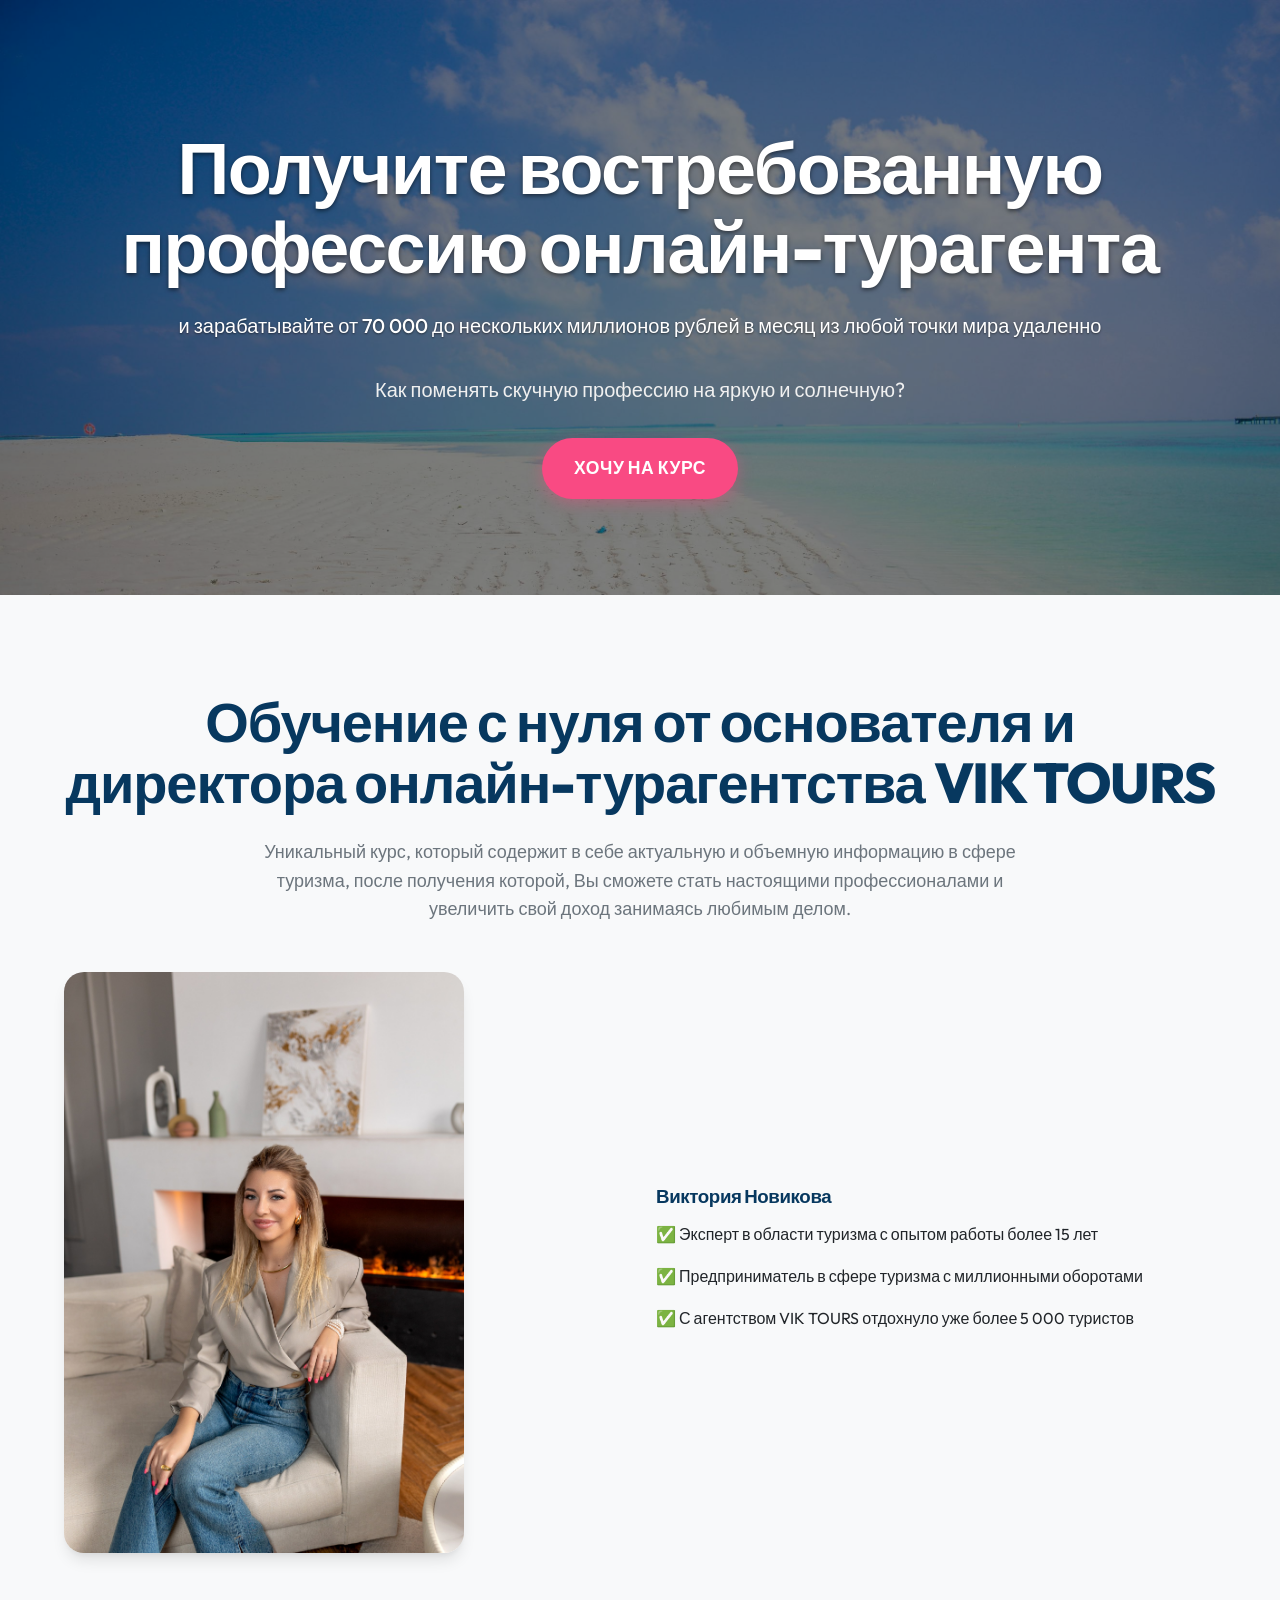
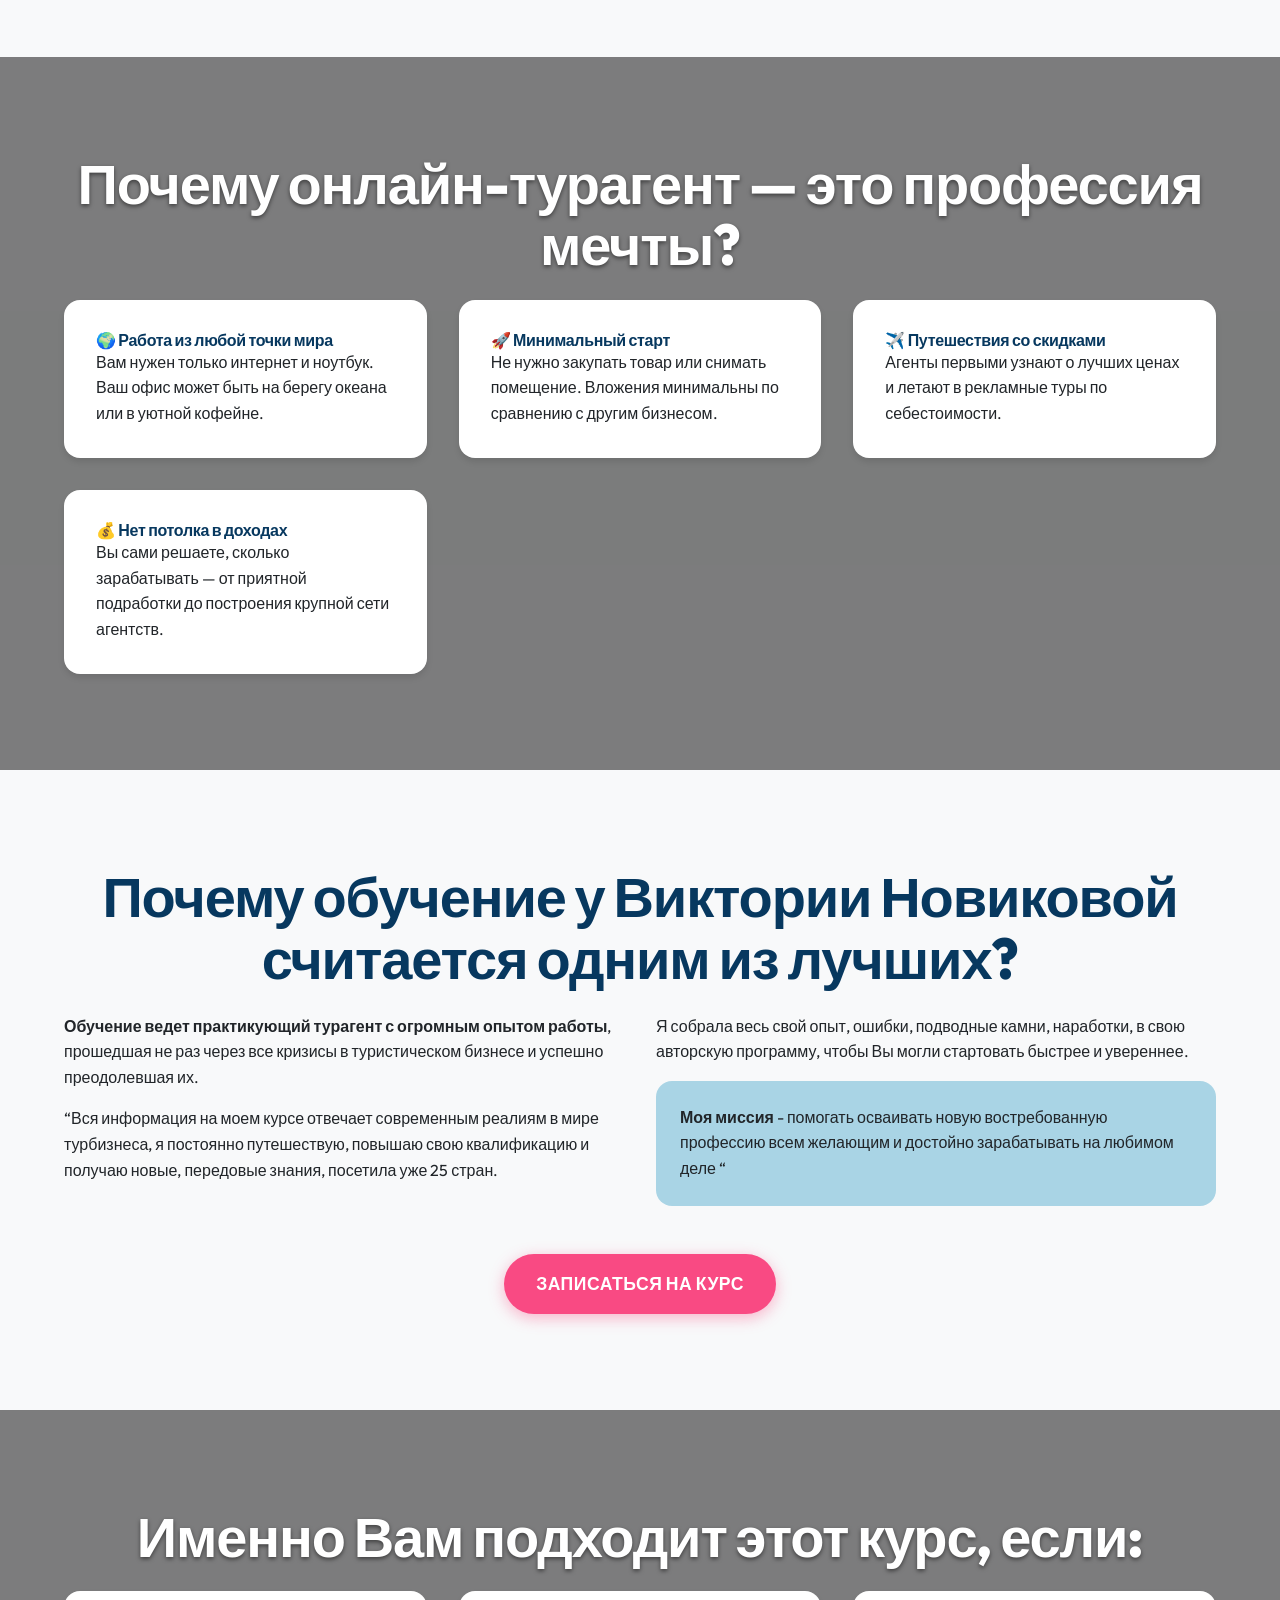
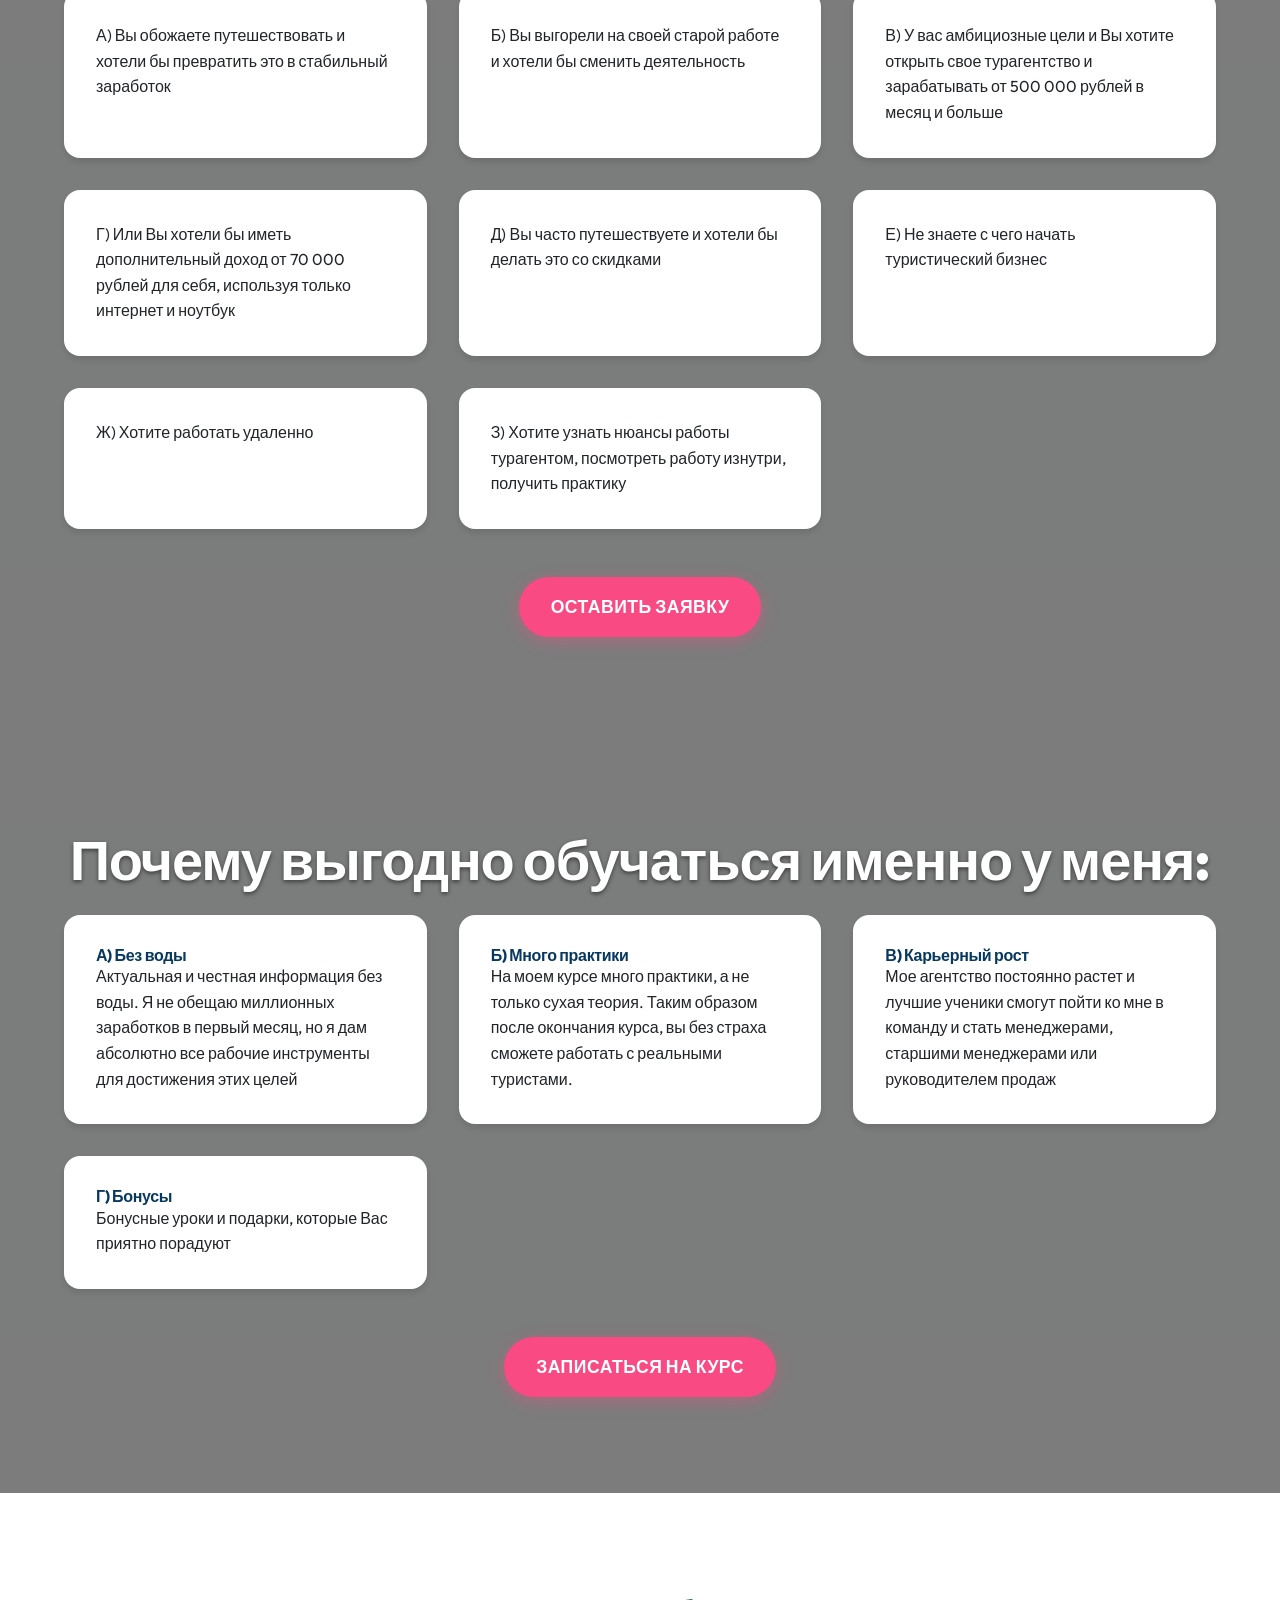
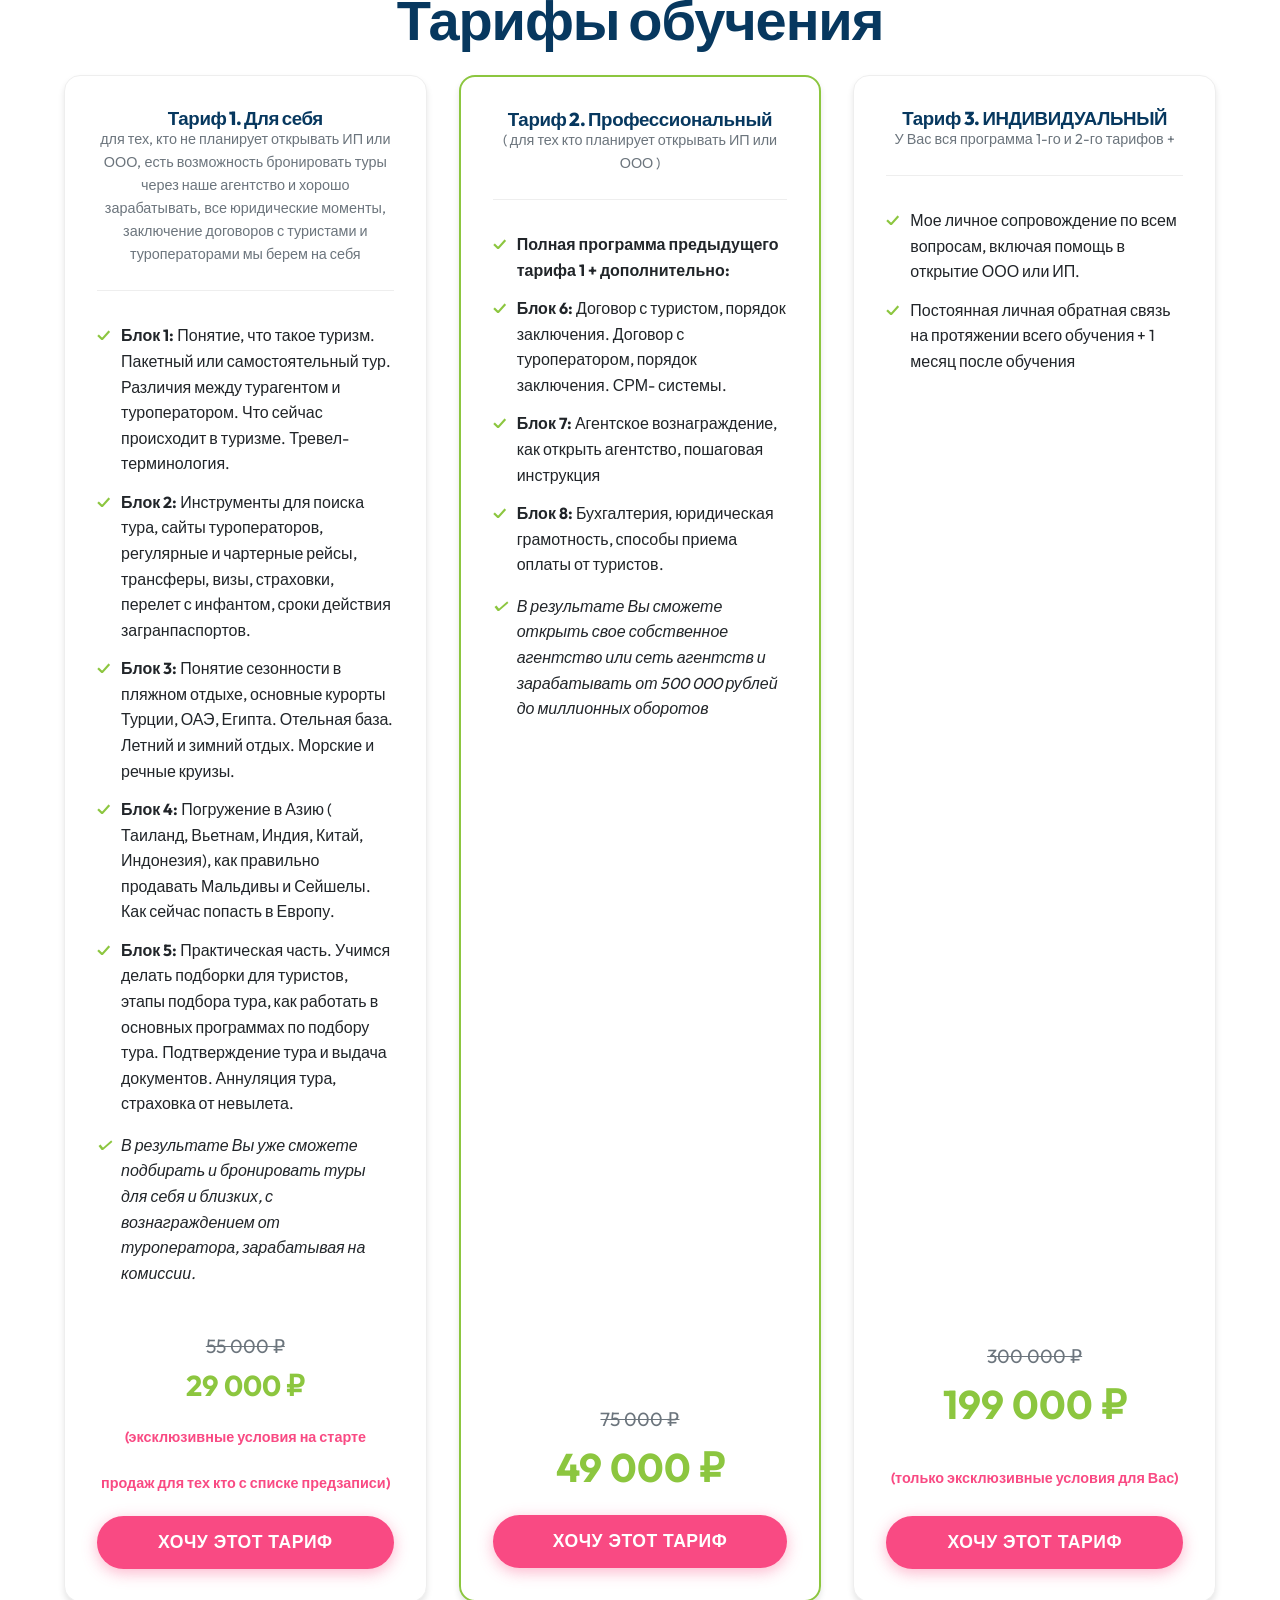
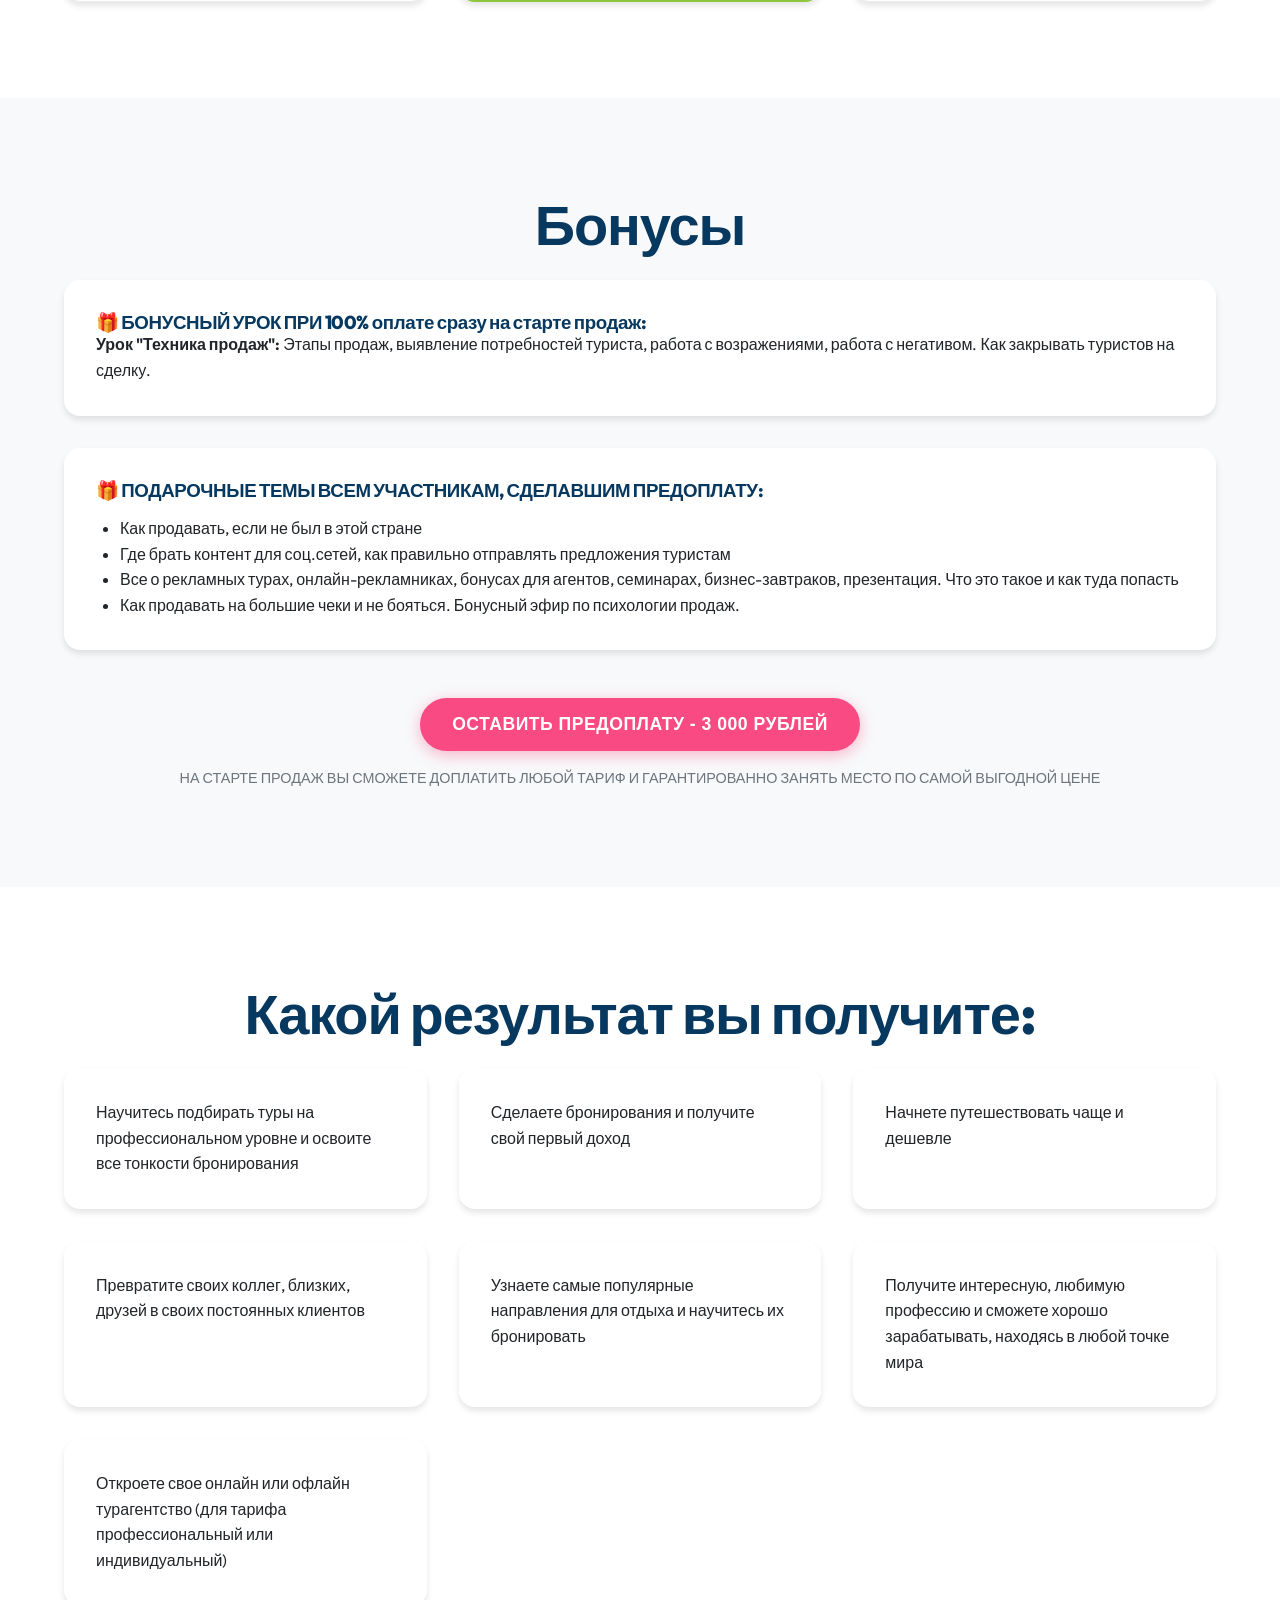
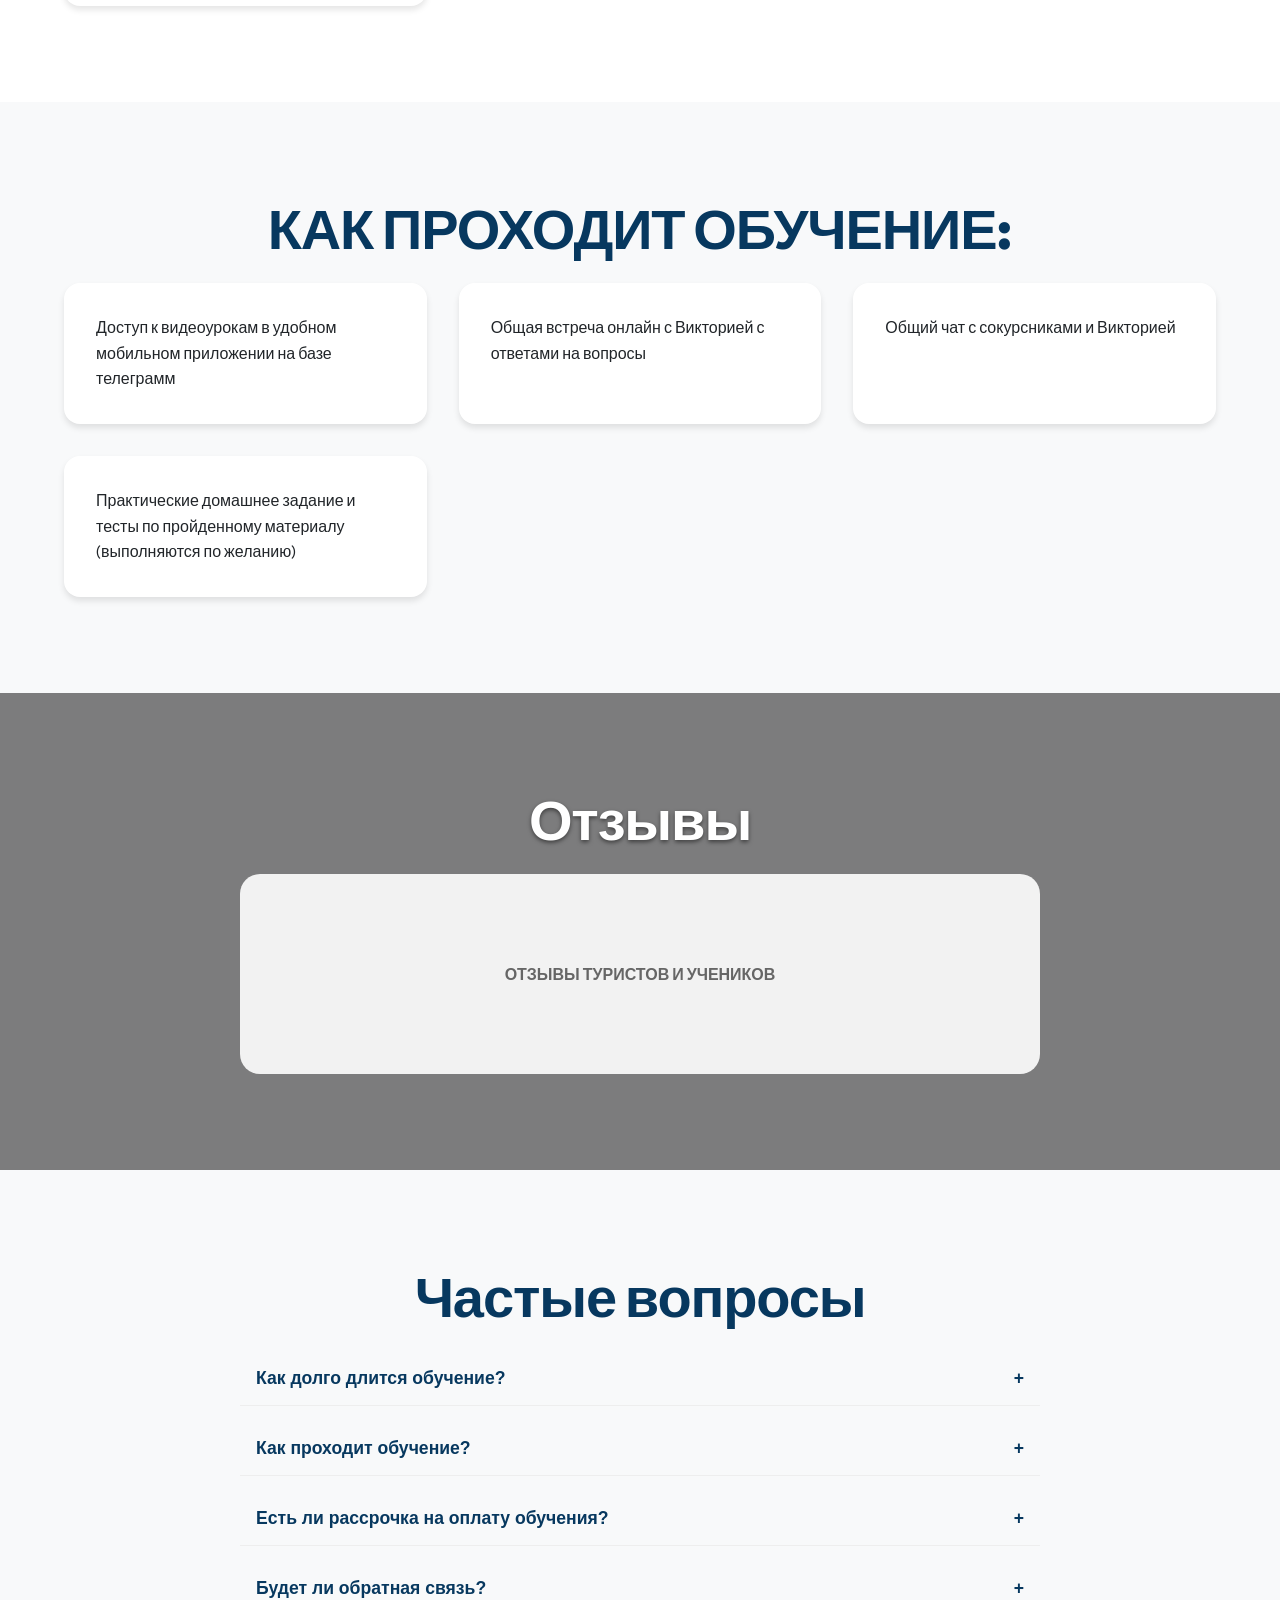
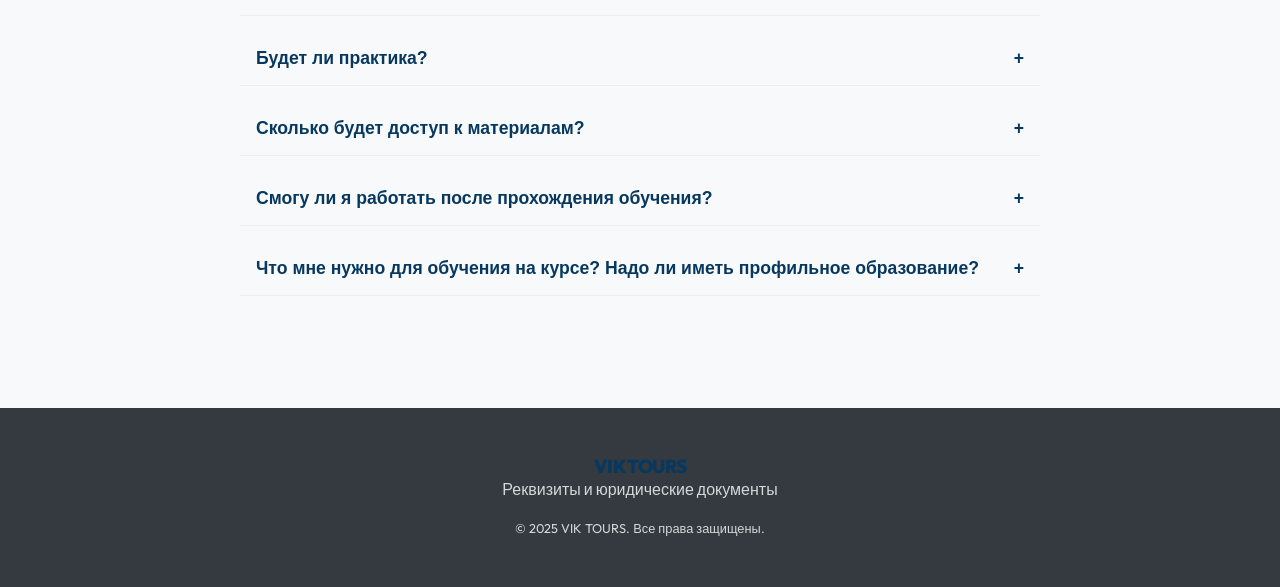
==== index.html @ 0ade5152 "Add files via upload" ====
<!DOCTYPE html>
<html lang="ru">

<head>
    <meta charset="UTF-8">
    <meta name="viewport" content="width=device-width, initial-scale=1.0">
    <title>Курс Турагента VIK TOURS - Обучение с нуля</title>
    <link rel="preconnect" href="https://fonts.googleapis.com">
    <link rel="preconnect" href="https://fonts.gstatic.com" crossorigin>
    <link href="https://fonts.googleapis.com/css2?family=Outfit:wght@300;400;500;600;700;800;900&display=swap"
        rel="stylesheet">
    <link rel="stylesheet" href="style.css">
</head>

<body>

    <!-- Block 1: Hero -->
    <header class="hero hero-bg">
        <div class="overlay"></div>
        <div class="container fade-in-up" style="position: relative; z-index: 1;">
            <h1 style="color: white; text-shadow: 0 2px 4px rgba(0,0,0,0.5);">Получите востребованную профессию
                онлайн-турагента</h1>
            <p style="color: white; font-weight: 500; text-shadow: 0 1px 2px rgba(0,0,0,0.5);">и зарабатывайте от 70 000
                до нескольких миллионов рублей в месяц из любой точки мира удаленно</p>
            <p class="section-subtitle" style="color: #f0f0f0;">Как поменять скучную профессию на яркую и солнечную?</p>
            <a href="#pricing" class="btn btn-primary">Хочу на курс</a>
        </div>
    </header>

    <!-- Block 2: About Course & Founder -->
    <section class="section">
        <div class="container">
            <h2 class="section-title">Обучение с нуля от основателя и директора онлайн-турагентства VIK TOURS</h2>
            <p class="section-subtitle">Уникальный курс, который содержит в себе актуальную и объемную информацию в
                сфере туризма, после получения которой, Вы сможете стать настоящими профессионалами и увеличить свой
                доход занимаясь любимым делом.</p>

            <div class="founder-section">
                <div class="founder-image fade-in-up">
                    <img src="images/about.JPEG" alt="Виктория Новикова"
                        style="width: 100%; max-width: 400px; border-radius: 20px; box-shadow: var(--shadow-lg);">
                </div>
                <div class="founder-content fade-in-up delay-100">
                    <h3>Виктория Новикова</h3>
                    <ul style="list-style: none; margin-top: 1rem;">
                        <li style="margin-bottom: 1rem;">✅ Эксперт в области туризма с опытом работы более 15 лет</li>
                        <li style="margin-bottom: 1rem;">✅ Предприниматель в сфере туризма с миллионными оборотами</li>
                        <li style="margin-bottom: 1rem;">✅ С агентством VIK TOURS отдохнуло уже более 5 000 туристов
                        </li>
                    </ul>
                </div>
            </div>
        </div>
    </section>

    <!-- Block 3: Why Dream Job -->
    <section class="section bg-image-2" style="position: relative;">
        <div class="overlay"></div>
        <div class="container" style="position: relative; z-index: 1;">
            <h2 class="section-title" style="color: white; text-shadow: 0 2px 4px rgba(0,0,0,0.5);">Почему
                онлайн-турагент — это профессия мечты?</h2>
            <div class="grid-2">
                <div class="card fade-in-up">
                    <h4>🌍 Работа из любой точки мира</h4>
                    <p>Вам нужен только интернет и ноутбук. Ваш офис может быть на берегу океана или в уютной кофейне.
                    </p>
                </div>
                <div class="card fade-in-up delay-100">
                    <h4>🚀 Минимальный старт</h4>
                    <p>Не нужно закупать товар или снимать помещение. Вложения минимальны по сравнению с другим
                        бизнесом.</p>
                </div>
                <div class="card fade-in-up delay-200">
                    <h4>✈️ Путешествия со скидками</h4>
                    <p>Агенты первыми узнают о лучших ценах и летают в рекламные туры по себестоимости.</p>
                </div>
                <div class="card fade-in-up delay-300">
                    <h4>💰 Нет потолка в доходах</h4>
                    <p>Вы сами решаете, сколько зарабатывать — от приятной подработки до построения крупной сети
                        агентств.</p>
                </div>
            </div>
        </div>
    </section>

    <!-- Block 4: Why Choose Us -->
    <section class="section">
        <div class="container">
            <h2 class="section-title">Почему обучение у Виктории Новиковой считается одним из лучших?</h2>
            <div class="grid-2">
                <div class="fade-in-up">
                    <p style="margin-bottom: 1rem;"><strong>Обучение ведет практикующий турагент с огромным опытом
                            работы</strong>, прошедшая не раз через все кризисы в туристическом бизнесе и успешно
                        преодолевшая их.</p>
                    <p style="margin-bottom: 1rem;">“Вся информация на моем курсе отвечает современным реалиям в мире
                        турбизнеса, я постоянно путешествую, повышаю свою квалификацию и получаю новые, передовые
                        знания, посетила уже 25 стран.</p>
                </div>
                <div class="fade-in-up delay-100">
                    <p style="margin-bottom: 1rem;">Я собрала весь свой опыт, ошибки, подводные камни, наработки, в свою
                        авторскую программу, чтобы Вы могли стартовать быстрее и увереннее.</p>
                    <div
                        style="background-color: var(--header-bg-light-blue); padding: 1.5rem; border-radius: 1rem; margin-top: 1rem;">
                        <strong>Моя миссия</strong> - помогать осваивать новую востребованную профессию всем желающим и
                        достойно зарабатывать на любимом деле “
                    </div>
                </div>
            </div>
            <div style="text-align: center; margin-top: 3rem;">
                <a href="#pricing" class="btn btn-primary">Записаться на курс</a>
            </div>
        </div>
    </section>

    <!-- Block 5: Is this for you? -->
    <section class="section bg-image-3" style="position: relative;">
        <div class="overlay"></div>
        <div class="container" style="position: relative; z-index: 1;">
            <h2 class="section-title" style="color: white; text-shadow: 0 2px 4px rgba(0,0,0,0.5);">Именно Вам подходит
                этот курс, если:</h2>
            <div class="grid-3">
                <div class="card fade-in-up">А) Вы обожаете путешествовать и хотели бы превратить это в стабильный
                    заработок</div>
                <div class="card fade-in-up delay-100">Б) Вы выгорели на своей старой работе и хотели бы сменить
                    деятельность</div>
                <div class="card fade-in-up delay-200">В) У вас амбициозные цели и Вы хотите открыть свое турагентство и
                    зарабатывать от 500 000 рублей в месяц и больше</div>
                <div class="card fade-in-up">Г) Или Вы хотели бы иметь дополнительный доход от 70 000 рублей для себя,
                    используя только интернет и ноутбук</div>
                <div class="card fade-in-up delay-100">Д) Вы часто путешествуете и хотели бы делать это со скидками
                </div>
                <div class="card fade-in-up delay-200">Е) Не знаете с чего начать туристический бизнес</div>
                <div class="card fade-in-up">Ж) Хотите работать удаленно</div>
                <div class="card fade-in-up delay-100">З) Хотите узнать нюансы работы турагентом, посмотреть работу
                    изнутри, получить практику</div>
            </div>
            <div style="text-align: center; margin-top: 3rem;">
                <a href="#pricing" class="btn btn-primary">Оставить заявку</a>
            </div>
        </div>
    </section>

    <!-- Block 6: Why Profitable -->
    <section class="section bg-image-4" style="position: relative;">
        <div class="overlay"></div>
        <div class="container" style="position: relative; z-index: 1;">
            <h2 class="section-title" style="color: white; text-shadow: 0 2px 4px rgba(0,0,0,0.5);">Почему выгодно
                обучаться именно у меня:</h2>
            <div class="grid-2">
                <div class="card fade-in-up">
                    <h4>А) Без воды</h4>
                    <p>Актуальная и честная информация без воды. Я не обещаю миллионных заработков в первый месяц, но я
                        дам абсолютно все рабочие инструменты для достижения этих целей</p>
                </div>
                <div class="card fade-in-up delay-100">
                    <h4>Б) Много практики</h4>
                    <p>На моем курсе много практики, а не только сухая теория. Таким образом после окончания курса, вы
                        без страха сможете работать с реальными туристами.</p>
                </div>
                <div class="card fade-in-up delay-200">
                    <h4>В) Карьерный рост</h4>
                    <p>Мое агентство постоянно растет и лучшие ученики смогут пойти ко мне в команду и стать
                        менеджерами, старшими менеджерами или руководителем продаж</p>
                </div>
                <div class="card fade-in-up delay-300">
                    <h4>Г) Бонусы</h4>
                    <p>Бонусные уроки и подарки, которые Вас приятно порадуют</p>
                </div>
            </div>
            <div style="text-align: center; margin-top: 3rem;">
                <a href="#pricing" class="btn btn-primary">Записаться на курс</a>
            </div>
        </div>
    </section>

    <!-- Block 7, 8, 9: Pricing -->
    <section id="pricing" class="section" style="background-color: var(--white);">
        <div class="container">
            <h2 class="section-title">Тарифы обучения</h2>
            <div class="grid-3">
                <!-- Tariff 1 -->
                <div class="card pricing-card fade-in-up">
                    <div class="pricing-header">
                        <h3>Тариф 1. Для себя</h3>
                        <p style="font-size: 0.9rem; color: var(--text-secondary); margin-bottom: 0.5rem;">для тех, кто
                            не планирует открывать ИП или ООО, есть возможность бронировать туры через наше агентство и
                            хорошо зарабатывать, все юридические моменты, заключение договоров с туристами и
                            туроператорами мы берем на себя</p>
                    </div>
                    <ul class="pricing-features">
                        <li><strong>Блок 1:</strong> Понятие, что такое туризм. Пакетный или самостоятельный тур.
                            Различия между турагентом и туроператором. Что сейчас происходит в туризме.
                            Тревел-терминология.</li>
                        <li><strong>Блок 2:</strong> Инструменты для поиска тура, сайты туроператоров, регулярные и
                            чартерные рейсы, трансферы, визы, страховки, перелет с инфантом, сроки действия
                            загранпаспортов.</li>
                        <li><strong>Блок 3:</strong> Понятие сезонности в пляжном отдыхе, основные курорты Турции, ОАЭ,
                            Египта. Отельная база. Летний и зимний отдых. Морские и речные круизы.</li>
                        <li><strong>Блок 4:</strong> Погружение в Азию ( Таиланд, Вьетнам, Индия, Китай, Индонезия), как
                            правильно продавать Мальдивы и Сейшелы. Как сейчас попасть в Европу.</li>
                        <li><strong>Блок 5:</strong> Практическая часть. Учимся делать подборки для туристов, этапы
                            подбора тура, как работать в основных программах по подбору тура. Подтверждение тура и
                            выдача документов. Аннуляция тура, страховка от невылета.</li>
                        <li style="margin-top: 1rem; font-style: italic;">В результате Вы уже сможете подбирать и
                            бронировать туры для себя и близких, с вознаграждением от туроператора, зарабатывая на
                            комиссии.</li>
                    </ul>
                    <div style="text-align: center; margin-top: auto; margin-bottom: 1rem;">
                        <p class="old-price">55 000 ₽</p>
                        <p class="price" style="font-size: 1.8rem;">29 000 ₽ <br><span
                                style="font-size: 0.9rem; color: var(--primary-red);">(эксклюзивные условия на старте
                                продаж для тех кто с списке предзаписи)</span></p>
                    </div>
                    <button class="btn btn-primary" onclick="alert('Заявка на Тариф 1')">Хочу этот тариф</button>
                </div>

                <!-- Tariff 2 -->
                <div class="card pricing-card fade-in-up delay-100" style="border: 2px solid var(--primary-green);">
                    <div class="pricing-header">
                        <h3>Тариф 2. Профессиональный</h3>
                        <p style="font-size: 0.9rem; color: var(--text-secondary); margin-bottom: 0.5rem;">( для тех кто
                            планирует открывать ИП или ООО )</p>
                    </div>
                    <ul class="pricing-features">
                        <li><strong>Полная программа предыдущего тарифа 1 + дополнительно:</strong></li>
                        <li><strong>Блок 6:</strong> Договор с туристом, порядок заключения. Договор с туроператором,
                            порядок заключения. СРМ- системы.</li>
                        <li><strong>Блок 7:</strong> Агентское вознаграждение, как открыть агентство, пошаговая
                            инструкция</li>
                        <li><strong>Блок 8:</strong> Бухгалтерия, юридическая грамотность, способы приема оплаты от
                            туристов.</li>
                        <li style="margin-top: 1rem; font-style: italic;">В результате Вы сможете открыть свое
                            собственное агентство или сеть агентств и зарабатывать от 500 000 рублей до миллионных
                            оборотов</li>
                    </ul>
                    <div style="text-align: center; margin-top: auto; margin-bottom: 1rem;">
                        <p class="old-price">75 000 ₽</p>
                        <p class="price">49 000 ₽</p>
                    </div>
                    <button class="btn btn-primary" onclick="alert('Заявка на Тариф 2')">Хочу этот тариф</button>
                </div>

                <!-- Tariff 3 -->
                <div class="card pricing-card fade-in-up delay-200">
                    <div class="pricing-header">
                        <h3>Тариф 3. ИНДИВИДУАЛЬНЫЙ</h3>
                        <p style="font-size: 0.9rem; color: var(--text-secondary); margin-bottom: 0.5rem;">У Вас вся
                            программа 1-го и 2-го тарифов +</p>
                    </div>
                    <ul class="pricing-features">
                        <li>Мое личное сопровождение по всем вопросам, включая помощь в открытие ООО или ИП.</li>
                        <li>Постоянная личная обратная связь на протяжении всего обучения + 1 месяц после обучения</li>
                    </ul>
                    <div style="text-align: center; margin-top: auto; margin-bottom: 1rem;">
                        <p class="old-price">300 000 ₽</p>
                        <p class="price">199 000 ₽ <br><span
                                style="font-size: 0.9rem; color: var(--primary-red);">(только эксклюзивные условия для
                                Вас)</span></p>
                    </div>
                    <button class="btn btn-primary" onclick="alert('Заявка на Тариф 3')">Хочу этот тариф</button>
                </div>
            </div>
    </section>

    <!-- Block 10: Bonuses -->
    <section class="section">
        <div class="container">
            <h2 class="section-title">Бонусы</h2>
            <div class="card fade-in-up" style="margin-bottom: 2rem;">
                <h3>🎁 БОНУСНЫЙ УРОК ПРИ 100% оплате сразу на старте продаж:</h3>
                <p><strong>Урок "Техника продаж":</strong> Этапы продаж, выявление потребностей туриста, работа с
                    возражениями, работа с негативом. Как закрывать туристов на сделку.</p>
            </div>
            <div class="card fade-in-up delay-100">
                <h3>🎁 ПОДАРОЧНЫЕ ТЕМЫ ВСЕМ УЧАСТНИКАМ, СДЕЛАВШИМ ПРЕДОПЛАТУ:</h3>
                <ul style="margin-left: 1.5rem; margin-top: 1rem;">
                    <li>Как продавать, если не был в этой стране</li>
                    <li>Где брать контент для соц.сетей, как правильно отправлять предложения туристам</li>
                    <li>Все о рекламных турах, онлайн-рекламниках, бонусах для агентов, семинарах, бизнес-завтраков,
                        презентация. Что это такое и как туда попасть</li>
                    <li>Как продавать на большие чеки и не бояться. Бонусный эфир по психологии продаж.</li>
                </ul>
            </div>
            <div style="text-align: center; margin-top: 3rem;">
                <button class="btn btn-primary" onclick="alert('Оставить предоплату')">Оставить предоплату - 3 000
                    рублей</button>
                <p style="margin-top: 1rem; font-size: 0.9rem; color: var(--text-secondary);">НА СТАРТЕ ПРОДАЖ ВЫ
                    СМОЖЕТЕ ДОПЛАТИТЬ ЛЮБОЙ ТАРИФ И ГАРАНТИРОВАННО ЗАНЯТЬ МЕСТО ПО САМОЙ ВЫГОДНОЙ ЦЕНЕ</p>
            </div>
        </div>
    </section>

    <!-- Results -->
    <section class="section" style="background-color: var(--white);">
        <div class="container">
            <h2 class="section-title">Какой результат вы получите:</h2>
            <div class="grid-3">
                <div class="card fade-in-up">Научитесь подбирать туры на профессиональном уровне и освоите все тонкости
                    бронирования</div>
                <div class="card fade-in-up">Сделаете бронирования и получите свой первый доход</div>
                <div class="card fade-in-up">Начнете путешествовать чаще и дешевле</div>
                <div class="card fade-in-up">Превратите своих коллег, близких, друзей в своих постоянных клиентов</div>
                <div class="card fade-in-up">Узнаете самые популярные направления для отдыха и научитесь их бронировать
                </div>
                <div class="card fade-in-up">Получите интересную, любимую профессию и сможете хорошо зарабатывать,
                    находясь в любой точке мира</div>
                <div class="card fade-in-up">Откроете свое онлайн или офлайн турагентство (для тарифа профессиональный
                    или индивидуальный)</div>
            </div>
        </div>
    </section>

    <!-- Block 11: How it works -->
    <section class="section">
        <div class="container">
            <h2 class="section-title">КАК ПРОХОДИТ ОБУЧЕНИЕ:</h2>
            <div class="grid-2">
                <div class="card fade-in-up">
                    <p>Доступ к видеоурокам в удобном мобильном приложении на базе телеграмм</p>
                </div>
                <div class="card fade-in-up delay-100">
                    <p>Общая встреча онлайн с Викторией с ответами на вопросы</p>
                </div>
                <div class="card fade-in-up delay-200">
                    <p>Общий чат с сокурсниками и Викторией</p>
                </div>
                <div class="card fade-in-up delay-300">
                    <p>Практические домашнее задание и тесты по пройденному материалу (выполняются по желанию)</p>
                </div>
            </div>
        </div>
    </section>

    <!-- Block 12: Reviews -->
    <section class="section bg-image-5" style="position: relative;">
        <div class="overlay"></div>
        <div class="container" style="position: relative; z-index: 1;">
            <h2 class="section-title" style="color: white; text-shadow: 0 2px 4px rgba(0,0,0,0.5);">Отзывы</h2>
            <div class="founder-img-placeholder"
                style="height: 200px; max-width: 800px; background-color: rgba(255,255,255,0.9);">
                ОТЗЫВЫ ТУРИСТОВ И УЧЕНИКОВ
            </div>
        </div>
    </section>

    <!-- Block 13: FAQ -->
    <section class="section">
        <div class="container">
            <h2 class="section-title">Частые вопросы</h2>
            <div style="max-width: 800px; margin: 0 auto;">
                <div class="accordion-item fade-in-up">
                    <button class="accordion-header">Как долго длится обучение? <span>+</span></button>
                    <div class="accordion-content">
                        1 тариф - полтора месяца (6 недель), 2 тариф - два месяца (8 недель), индивидуальный тариф - два
                        месяца (8 недель) + 1 дополнительный месяц индивидуального сопровождения.
                    </div>
                </div>
                <div class="accordion-item fade-in-up">
                    <button class="accordion-header">Как проходит обучение? <span>+</span></button>
                    <div class="accordion-content">
                        Обучение проходит в онлайн-формате. Вы можете учиться из любой точки мира в удобное для вас
                        время. На базе удобного мобильного приложения.
                    </div>
                </div>
                <div class="accordion-item fade-in-up">
                    <button class="accordion-header">Есть ли рассрочка на оплату обучения? <span>+</span></button>
                    <div class="accordion-content">
                        Да, конечно. Есть рассрочка от банков и есть внутренняя рассрочка без участия банков.
                    </div>
                </div>
                <div class="accordion-item fade-in-up">
                    <button class="accordion-header">Будет ли обратная связь? <span>+</span></button>
                    <div class="accordion-content">
                        Да, у нас будет общий чат с обратной связью для всех тарифов. Также запланирован эфир с ответами
                        на вопросы.
                    </div>
                </div>
                <div class="accordion-item fade-in-up">
                    <button class="accordion-header">Будет ли практика? <span>+</span></button>
                    <div class="accordion-content">
                        Да, несомненно. У Вас будут практические домашние задания, с их проверкой и тесты по пройденному
                        обучению.
                    </div>
                </div>
                <div class="accordion-item fade-in-up">
                    <button class="accordion-header">Сколько будет доступ к материалам? <span>+</span></button>
                    <div class="accordion-content">
                        Еще 6 месяцев после окончания обучения, чтобы вы могли вернуться к урокам, если что-то забыли.
                        Далее можно будет продлить доступ по специальным условиям.
                    </div>
                </div>
                <div class="accordion-item fade-in-up">
                    <button class="accordion-header">Смогу ли я работать после прохождения обучения?
                        <span>+</span></button>
                    <div class="accordion-content">
                        Да, Вы получите всю основную базу для работы турагентом и начнете работать с первыми клиентами.
                    </div>
                </div>
                <div class="accordion-item fade-in-up">
                    <button class="accordion-header">Что мне нужно для обучения на курсе? Надо ли иметь профильное
                        образование? <span>+</span></button>
                    <div class="accordion-content">
                        Вам не нужно высшее образование или образование в сфере продаж. Вы можете начать обучение с
                        любым уровнем знаний, мы обо всем расскажем: что за профессия, принципы работы туроператора и
                        турагента, обучим продажам с нуля и другим аспектам работы менеджера по туризму.
                    </div>
                </div>
            </div>
        </div>
    </section>

    <!-- Block 14: Footer -->
    <footer>
        <div class="container">
            <h3>VIK TOURS</h3>
            <p>Реквизиты и юридические документы</p>
            <p style="margin-top: 1rem; font-size: 0.8rem;">&copy; 2025 VIK TOURS. Все права защищены.</p>
        </div>
    </footer>

    <script>
        // Accordion functionality
        const accordions = document.querySelectorAll('.accordion-header');
        accordions.forEach(acc => {
            acc.addEventListener('click', function () {
                this.parentElement.classList.toggle('active');
                const span = this.querySelector('span');
                span.textContent = this.parentElement.classList.contains('active') ? '-' : '+';
            });
        });

        // Scroll Animation
        const observerOptions = {
            threshold: 0.1
        };

        const observer = new IntersectionObserver((entries) => {
            entries.forEach(entry => {
                if (entry.isIntersecting) {
                    entry.target.style.animationPlayState = 'running';
                    observer.unobserve(entry.target);
                }
            });
        }, observerOptions);

        document.querySelectorAll('.fade-in-up').forEach(el => {
            el.style.animationPlayState = 'paused';
            observer.observe(el);
        });
    </script>
</body>

</html>
---- style.css ----
:root {
  /* Brand Colors */
  --primary-green: #8cc63f;
  --primary-green-light: #a5c153;
  --primary-red: #F94A83;
  --primary-dark-blue: #07385F;
  --bg-light: #F8F9FA;
  --text-dark: #212529;
  --text-secondary: #6c757d;
  --header-bg-light-blue: #a9d4e5;
  --header-bg-dark-grey: #343a40;

  /* UI Colors */
  --white: #ffffff;
  --shadow-sm: 0 2px 4px rgba(0, 0, 0, 0.05);
  --shadow-md: 0 4px 6px rgba(0, 0, 0, 0.1);
  --shadow-lg: 0 10px 15px -3px rgba(0, 0, 0, 0.1), 0 4px 6px -2px rgba(0, 0, 0, 0.05);
  --radius-md: 0.5rem;
  --radius-lg: 1rem;
}

* {
  box-sizing: border-box;
  margin: 0;
  padding: 0;
}

body {
  font-family: 'Outfit', sans-serif;
  background-color: var(--bg-light);
  color: var(--text-dark);
  line-height: 1.6;
  overflow-x: hidden;
}

/* Typography */
h1,
h2,
h3,
h4,
h5,
h6 {
  color: var(--primary-dark-blue);
  font-weight: 800;
  /* Bolder for trendy look */
  line-height: 1.1;
  letter-spacing: -0.02em;
  /* Tight tracking for modern feel */
}

.container {
  max-width: 1200px;
  margin: 0 auto;
  padding: 0 1.5rem;
}

.section {
  padding: 6rem 0;
  /* More breathing room */
}

.section-title {
  font-size: 3.5rem;
  /* Increased from 2.5rem */
  text-align: center;
  margin-bottom: 1.5rem;
  color: var(--primary-dark-blue);
}

.section-subtitle {
  font-size: 1.125rem;
  text-align: center;
  color: var(--text-secondary);
  margin-bottom: 3rem;
  max-width: 800px;
  margin-left: auto;
  margin-right: auto;
}

/* Buttons */
.btn {
  display: inline-block;
  padding: 1rem 2rem;
  border-radius: 50px;
  font-weight: 600;
  text-decoration: none;
  transition: all 0.3s ease;
  text-align: center;
  cursor: pointer;
  border: none;
  font-size: 1.1rem;
  text-transform: uppercase;
  letter-spacing: 0.5px;
}

.btn-primary {
  background-color: var(--primary-red);
  color: white;
  box-shadow: 0 4px 15px rgba(249, 74, 131, 0.4);
}

.btn-primary:hover {
  transform: translateY(-2px);
  box-shadow: 0 6px 20px rgba(249, 74, 131, 0.6);
  background-color: #e63d75;
}

/* Cards */
.card {
  background: var(--white);
  border-radius: var(--radius-lg);
  padding: 2rem;
  box-shadow: var(--shadow-md);
  transition: transform 0.3s ease, box-shadow 0.3s ease;
  height: 100%;
}

.card:hover {
  transform: translateY(-5px);
  box-shadow: var(--shadow-lg);
}

/* Background Images & Overlays */
.overlay {
  position: absolute;
  top: 0;
  left: 0;
  width: 100%;
  height: 100%;
  background: rgba(0, 0, 0, 0.5);
  /* Dark overlay */
  z-index: 0;
}

.hero-bg {
  background-image: url('images/1.jpg');
  background-size: cover;
  background-position: center;
  background-attachment: fixed;
}

.bg-image-2 {
  background-image: url('images/2.jpg');
  background-size: cover;
  background-position: center;
  background-attachment: fixed;
}

.bg-image-3 {
  background-image: url('images/3.jpg');
  background-size: cover;
  background-position: center;
  background-attachment: fixed;
}

.bg-image-4 {
  background-image: url('images/4.jpg');
  background-size: cover;
  background-position: center;
  background-attachment: fixed;
}

.bg-image-5 {
  background-image: url('images/5.jpg');
  background-size: cover;
  background-position: center;
  background-attachment: fixed;
}

/* Hero Section */
.hero {
  /* background set via .hero-bg class */
  padding: 8rem 0 6rem;
  text-align: center;
  position: relative;
  overflow: hidden;
}

.hero h1 {
  font-size: 4.5rem;
  /* Increased from 3rem */
  margin-bottom: 1.5rem;
  color: var(--primary-dark-blue);
  line-height: 1.1;
}

.hero p {
  font-size: 1.25rem;
  color: var(--text-secondary);
  margin-bottom: 2rem;
}

/* Features Grid */
.grid-2 {
  display: grid;
  grid-template-columns: repeat(auto-fit, minmax(300px, 1fr));
  gap: 2rem;
}

.grid-3 {
  display: grid;
  grid-template-columns: repeat(auto-fit, minmax(300px, 1fr));
  gap: 2rem;
}

.grid-4 {
  display: grid;
  grid-template-columns: repeat(auto-fit, minmax(250px, 1fr));
  gap: 1.5rem;
}

/* Pricing */
.pricing-card {
  border: 1px solid #eee;
  display: flex;
  flex-direction: column;
}

.pricing-header {
  text-align: center;
  margin-bottom: 2rem;
  padding-bottom: 1rem;
  border-bottom: 1px solid #eee;
}

.price {
  font-size: 2.5rem;
  color: var(--primary-green);
  font-weight: 700;
}

.old-price {
  text-decoration: line-through;
  color: var(--text-secondary);
  font-size: 1.2rem;
}

.pricing-features {
  list-style: none;
  margin-bottom: 2rem;
  flex-grow: 1;
}

.pricing-features li {
  margin-bottom: 0.8rem;
  padding-left: 1.5rem;
  position: relative;
}

.pricing-features li::before {
  content: "✓";
  color: var(--primary-green);
  position: absolute;
  left: 0;
  font-weight: bold;
}

/* Founder Section */
.founder-section {
  display: flex;
  flex-direction: column;
  gap: 2rem;
  align-items: center;
}

@media (min-width: 768px) {
  .founder-section {
    flex-direction: row;
  }

  .founder-image {
    flex: 1;
  }

  .founder-content {
    flex: 1;
  }
}

.founder-img-placeholder {
  width: 100%;
  max-width: 400px;
  height: 400px;
  background-color: #ddd;
  border-radius: 20px;
  display: flex;
  align-items: center;
  justify-content: center;
  color: #666;
  font-weight: bold;
  margin: 0 auto;
}

/* Animations */
.fade-in-up {
  opacity: 0;
  transform: translateY(30px);
  animation: fadeInUp 0.8s ease-out forwards;
}

@keyframes fadeInUp {
  to {
    opacity: 1;
    transform: translateY(0);
  }
}

.delay-100 {
  animation-delay: 0.1s;
}

.delay-200 {
  animation-delay: 0.2s;
}

.delay-300 {
  animation-delay: 0.3s;
}

/* Accordion for FAQ */
.accordion-item {
  border-bottom: 1px solid #eee;
  margin-bottom: 1rem;
}

.accordion-header {
  width: 100%;
  text-align: left;
  padding: 1rem;
  background: none;
  border: none;
  font-size: 1.1rem;
  font-weight: 600;
  cursor: pointer;
  display: flex;
  justify-content: space-between;
  align-items: center;
  color: var(--primary-dark-blue);
}

.accordion-content {
  padding: 0 1rem 1rem;
  display: none;
  color: var(--text-secondary);
}

.accordion-item.active .accordion-content {
  display: block;
}

.accordion-item.active .accordion-header {
  color: var(--primary-green);
}

/* Footer */
footer {
  background-color: var(--header-bg-dark-grey);
  color: white;
  padding: 3rem 0;
  text-align: center;
}

footer p {
  opacity: 0.8;
}

/* Responsive */
@media (max-width: 768px) {
  .section-title {
    font-size: 2rem;
  }

  .hero h1 {
    font-size: 2.2rem;
  }
}
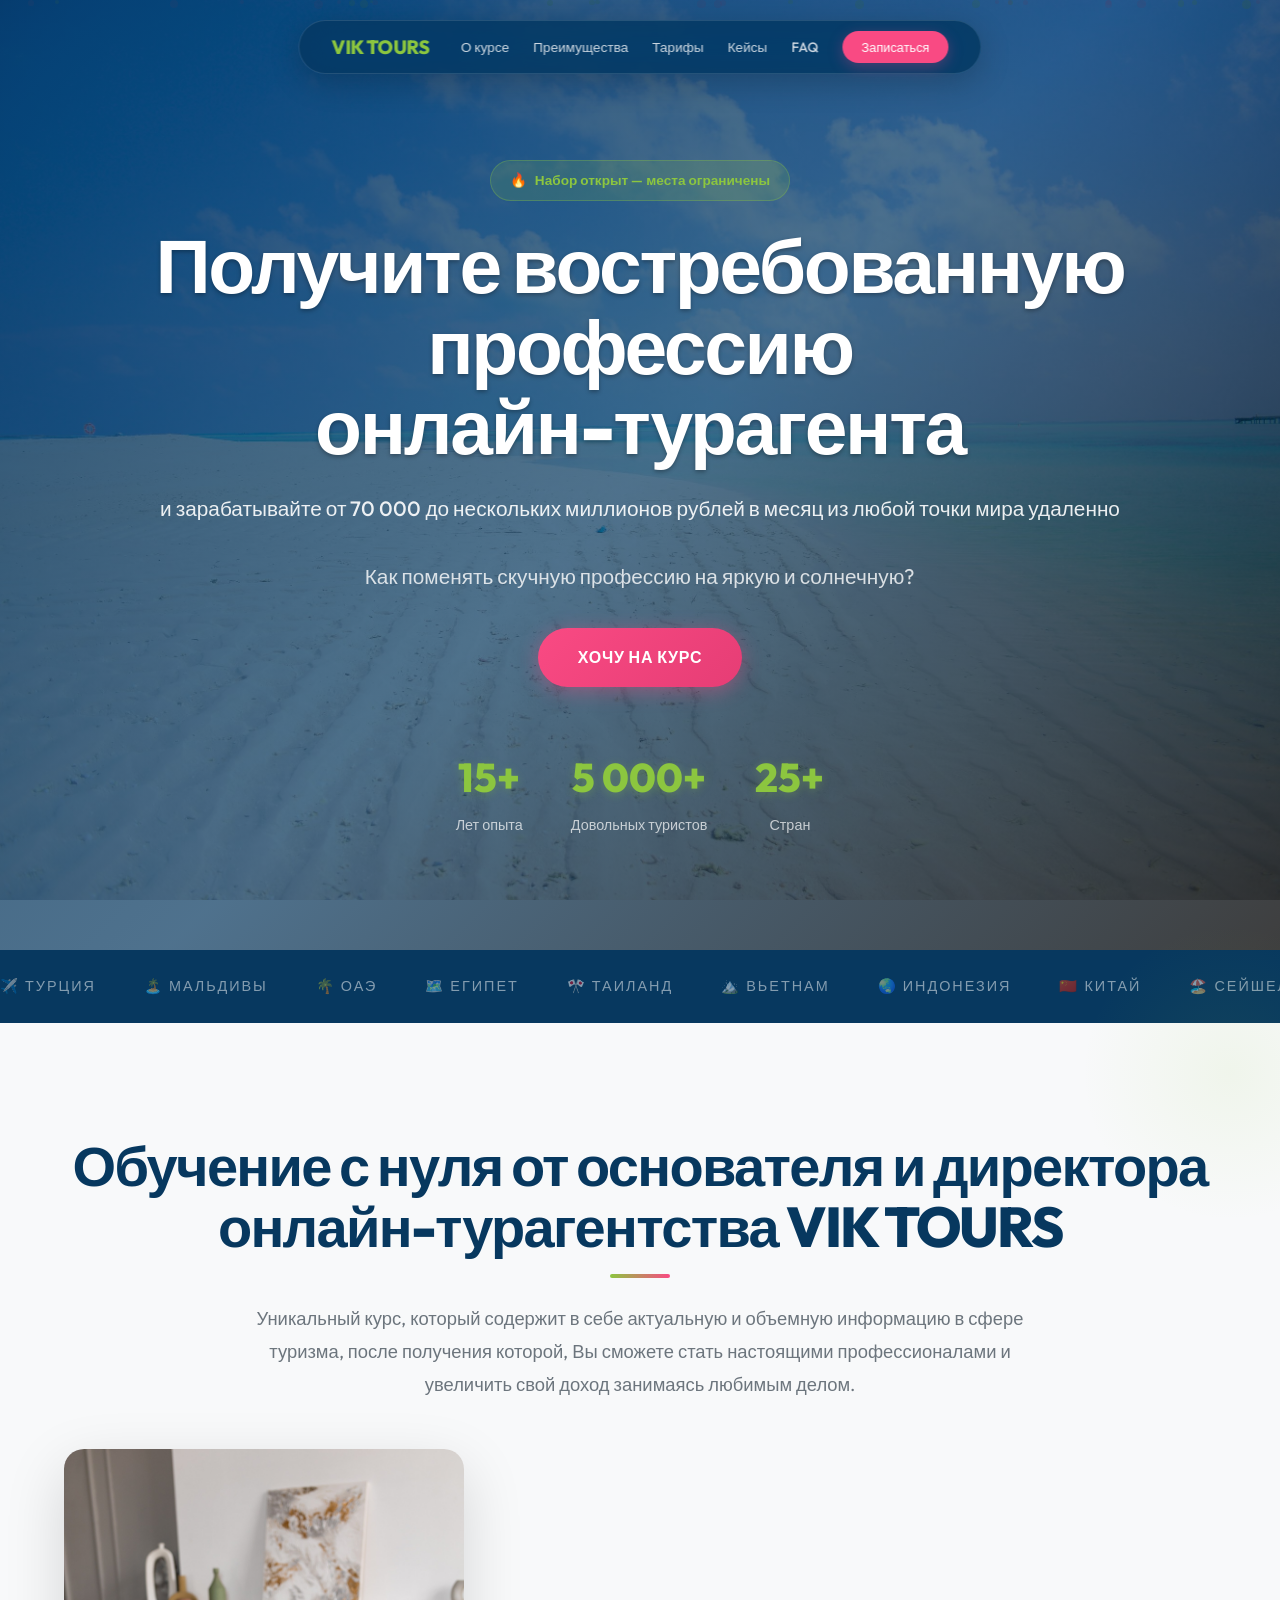
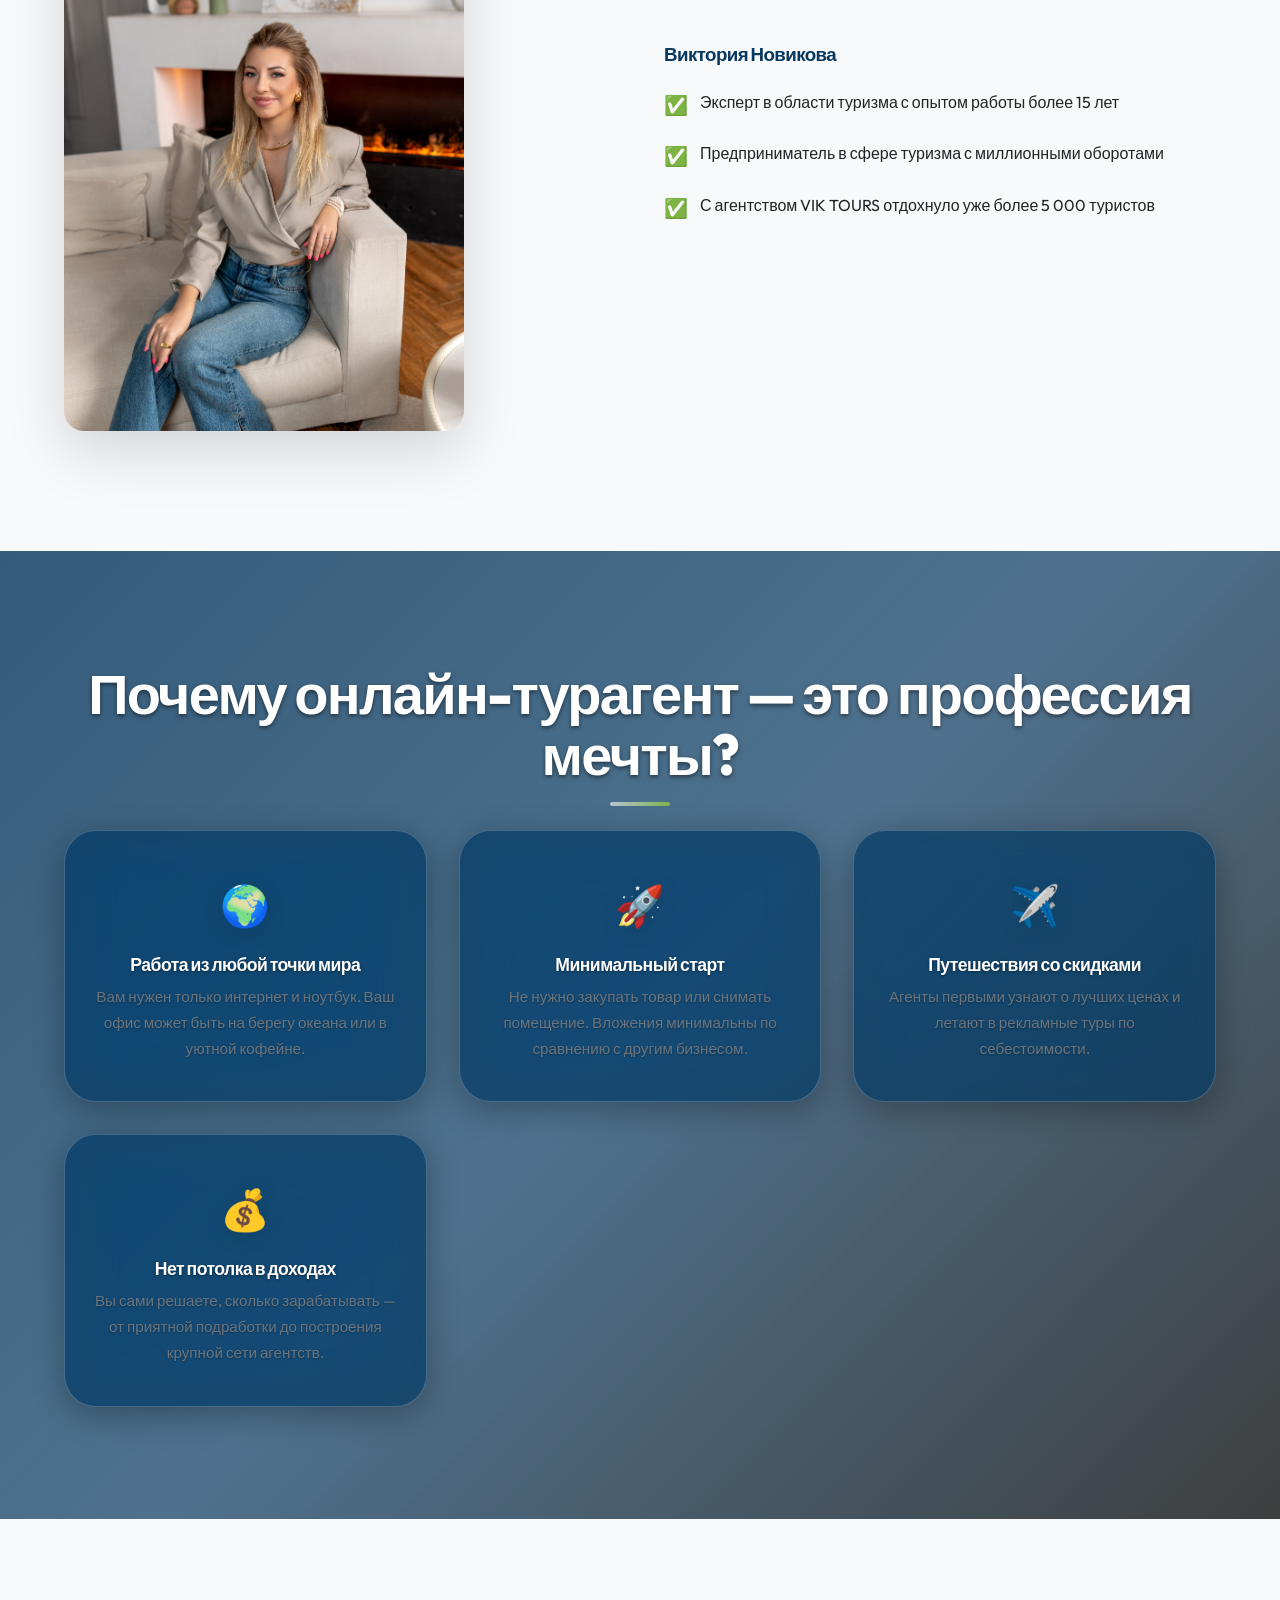
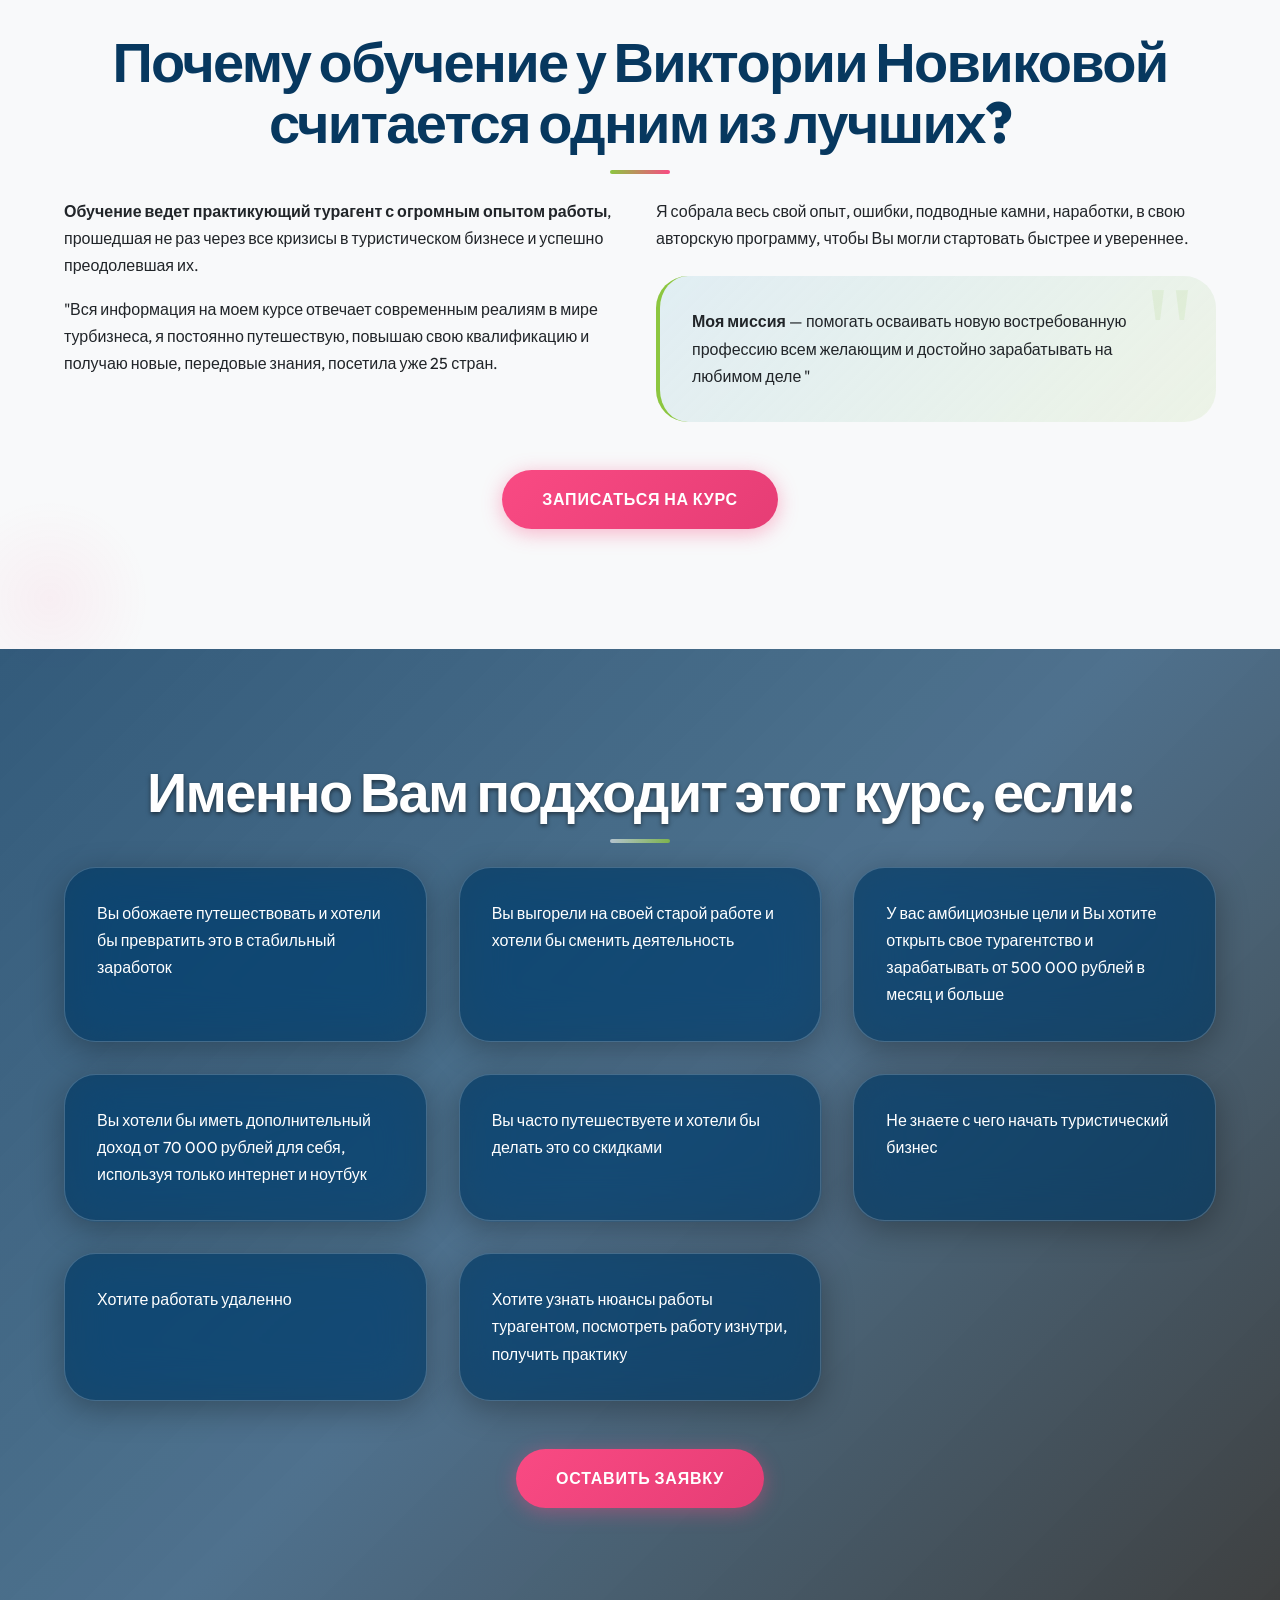
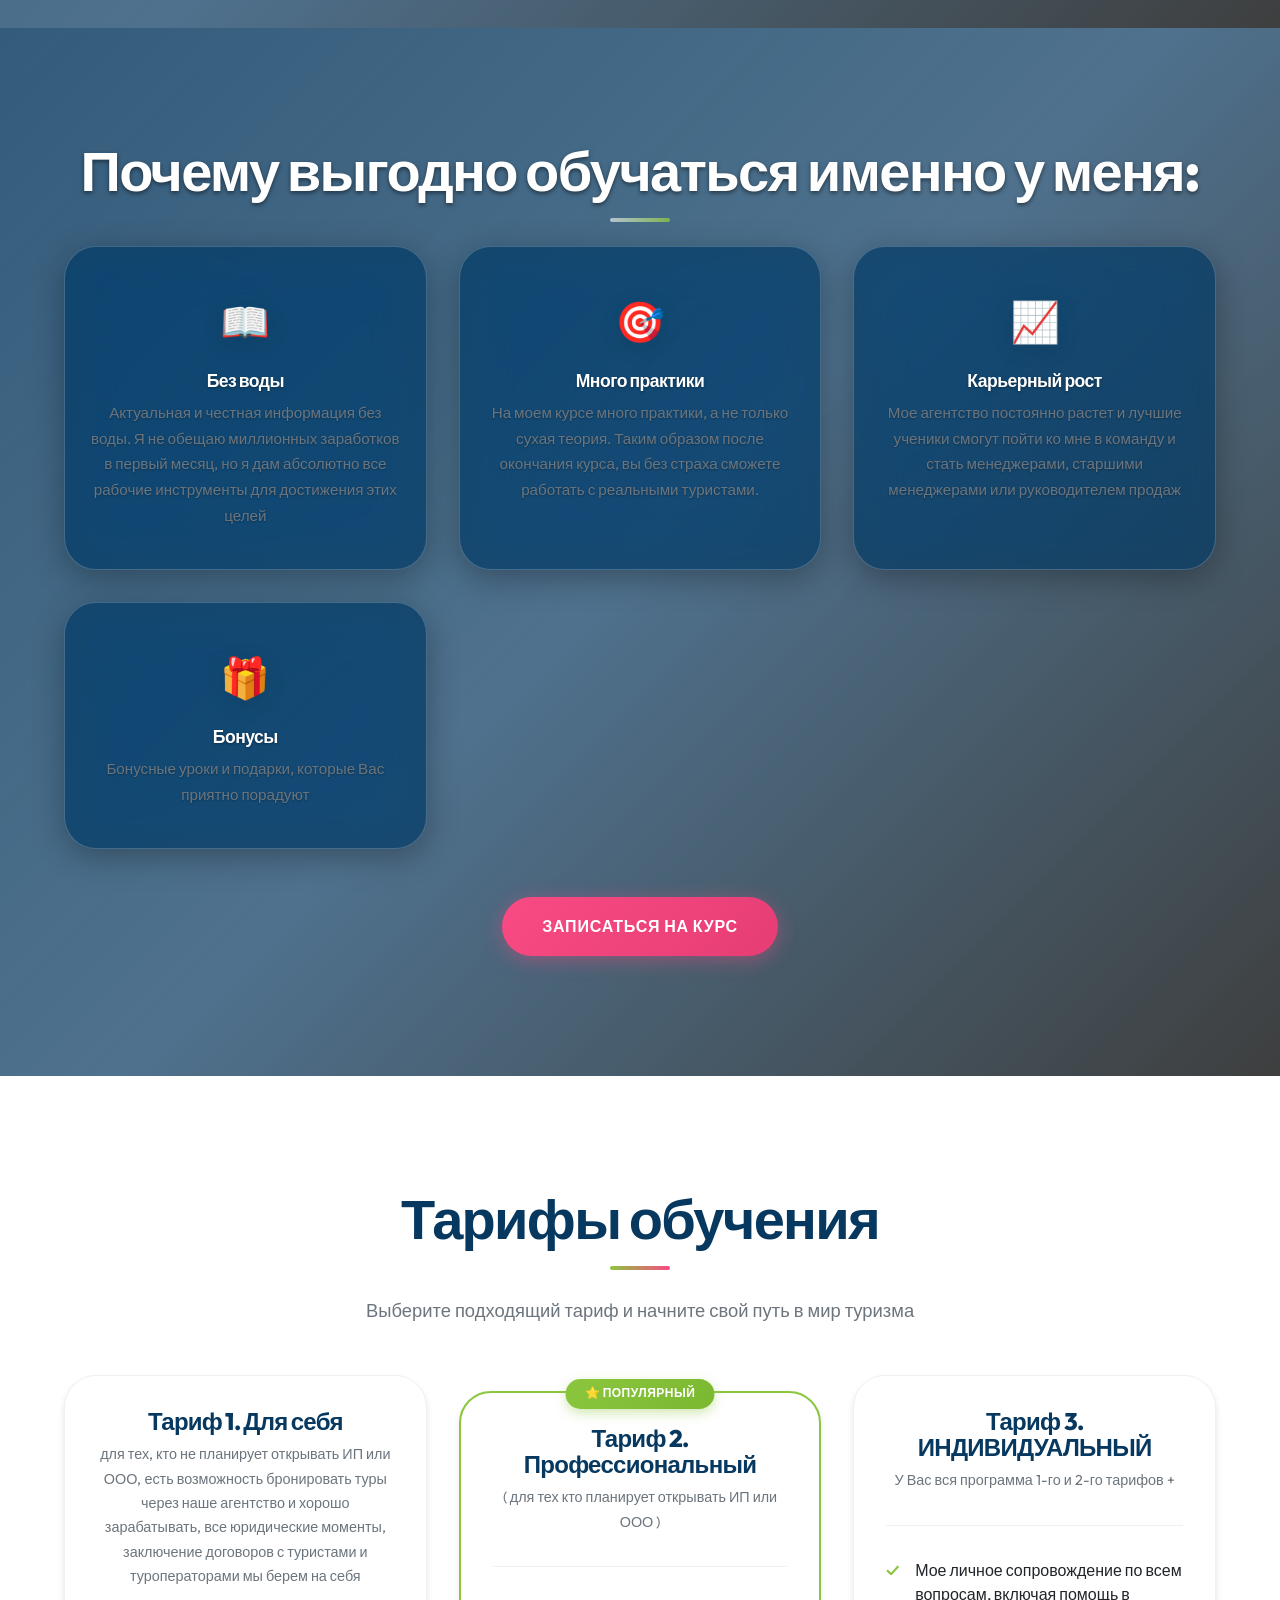
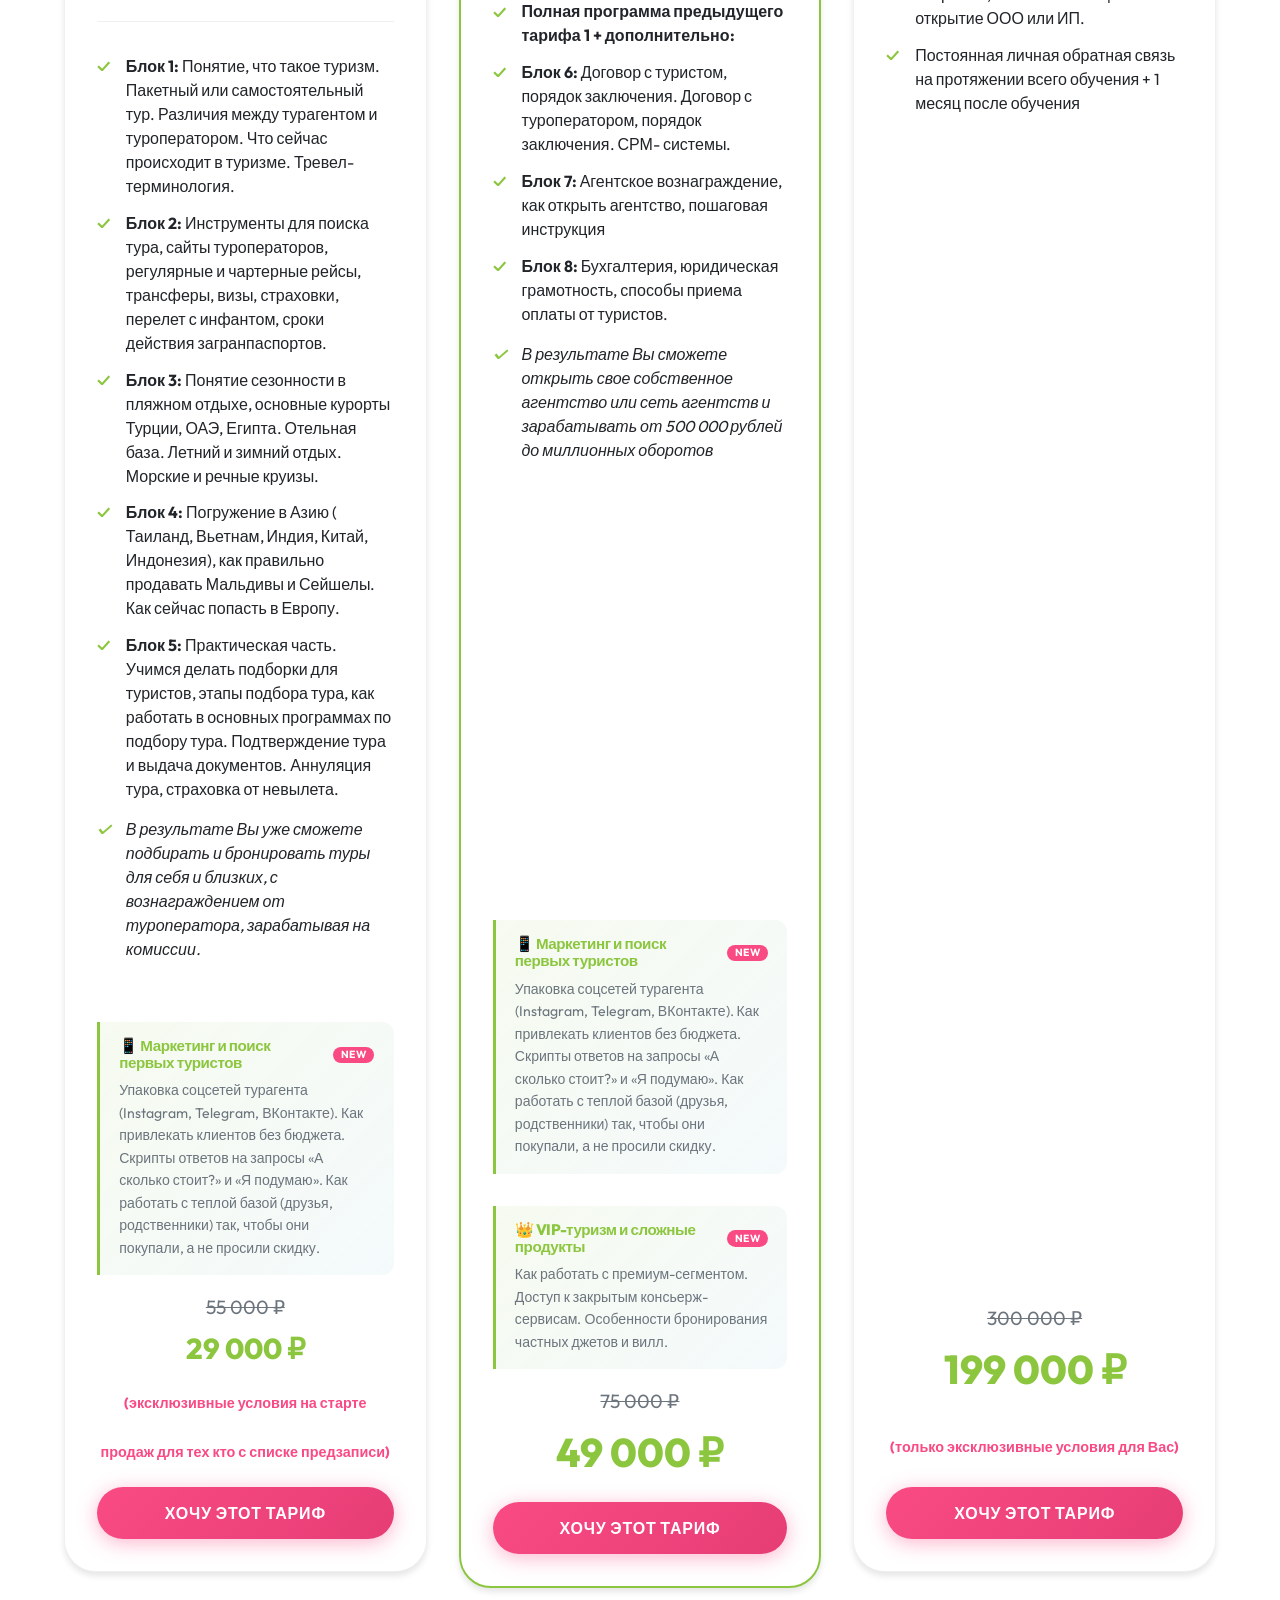
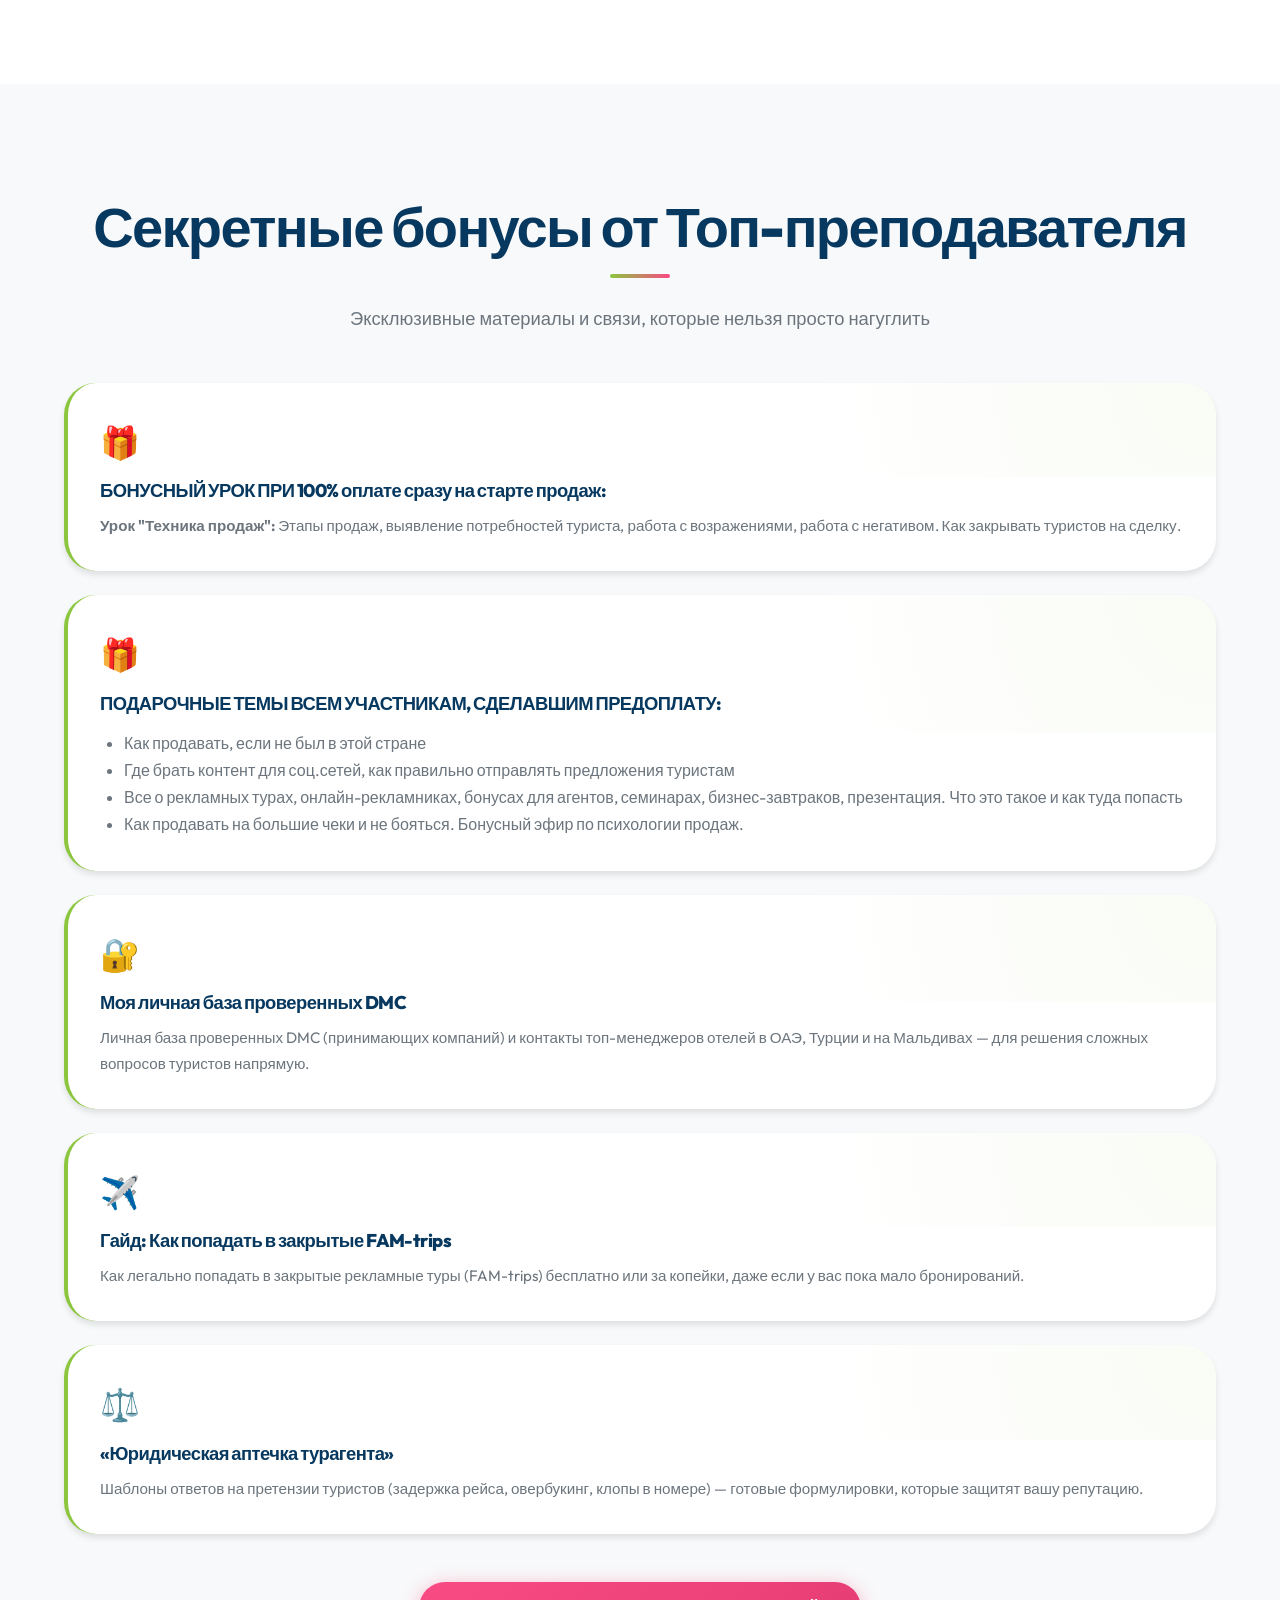
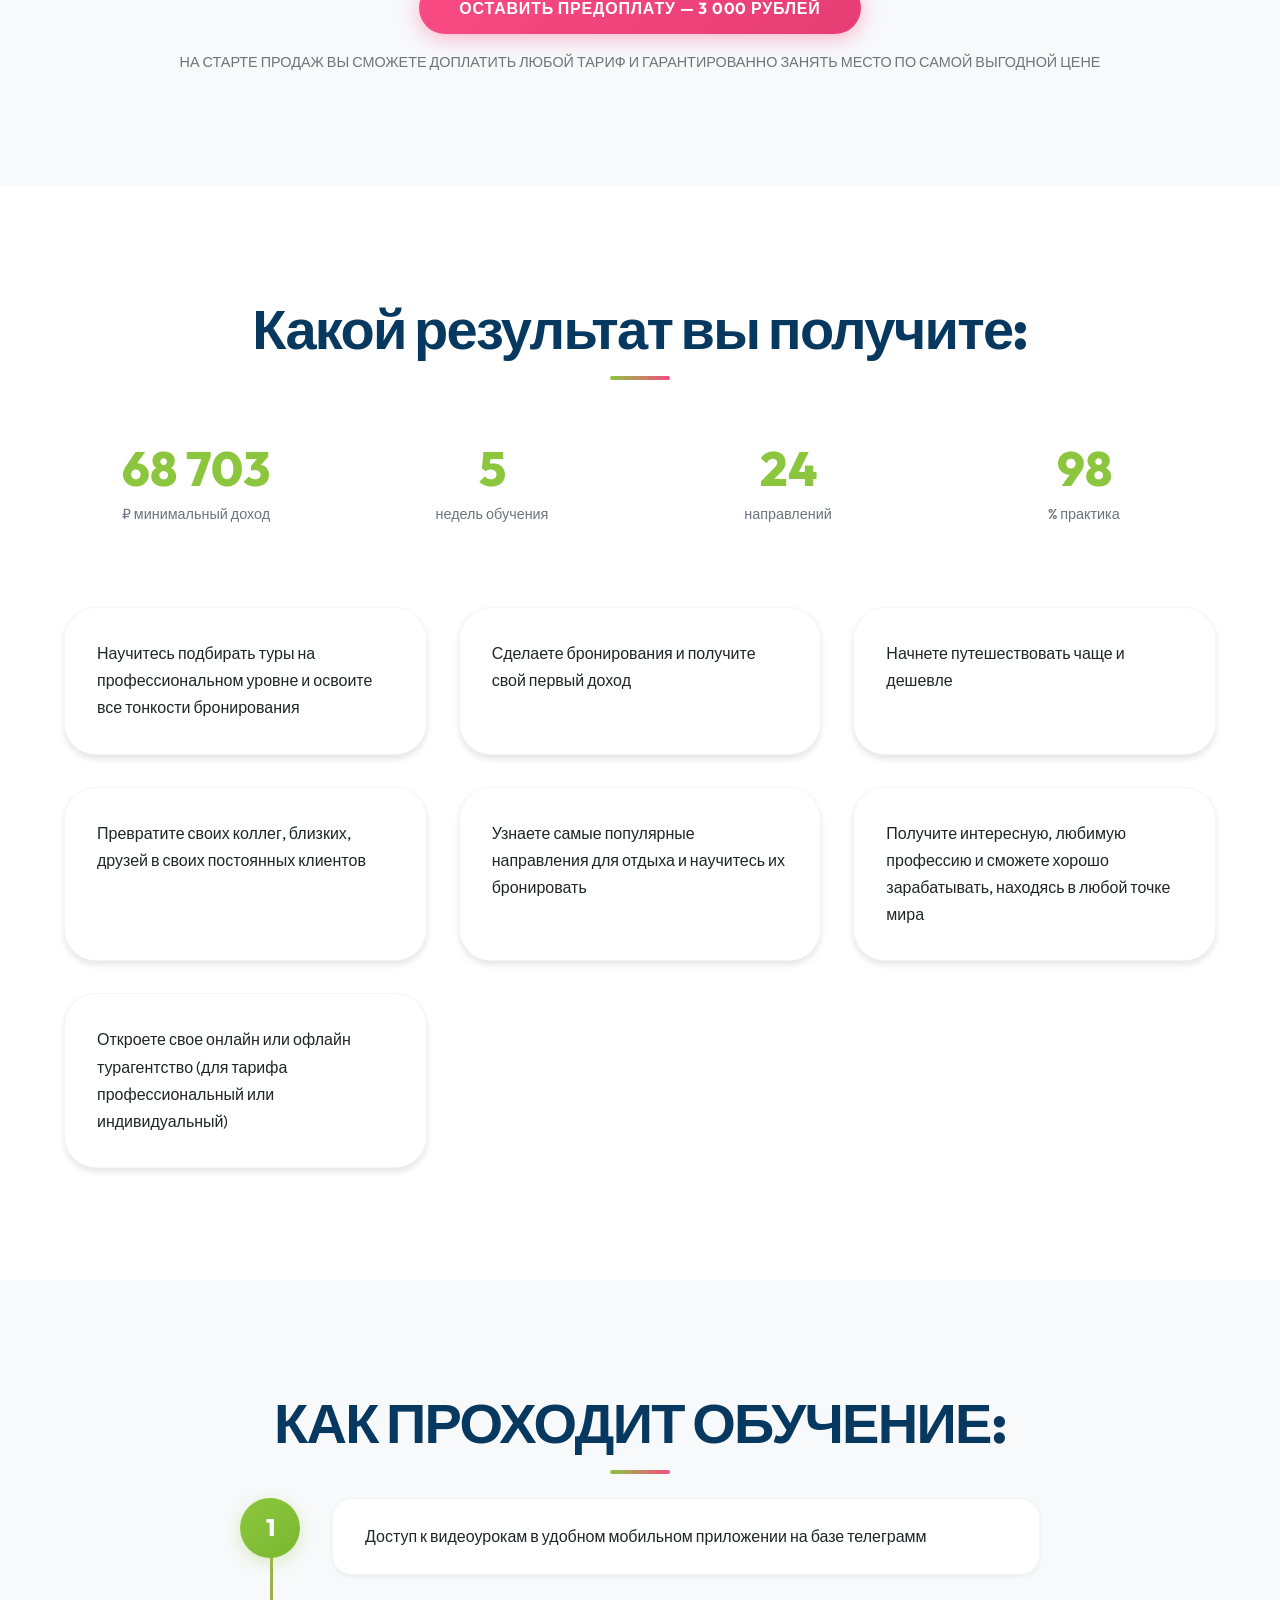
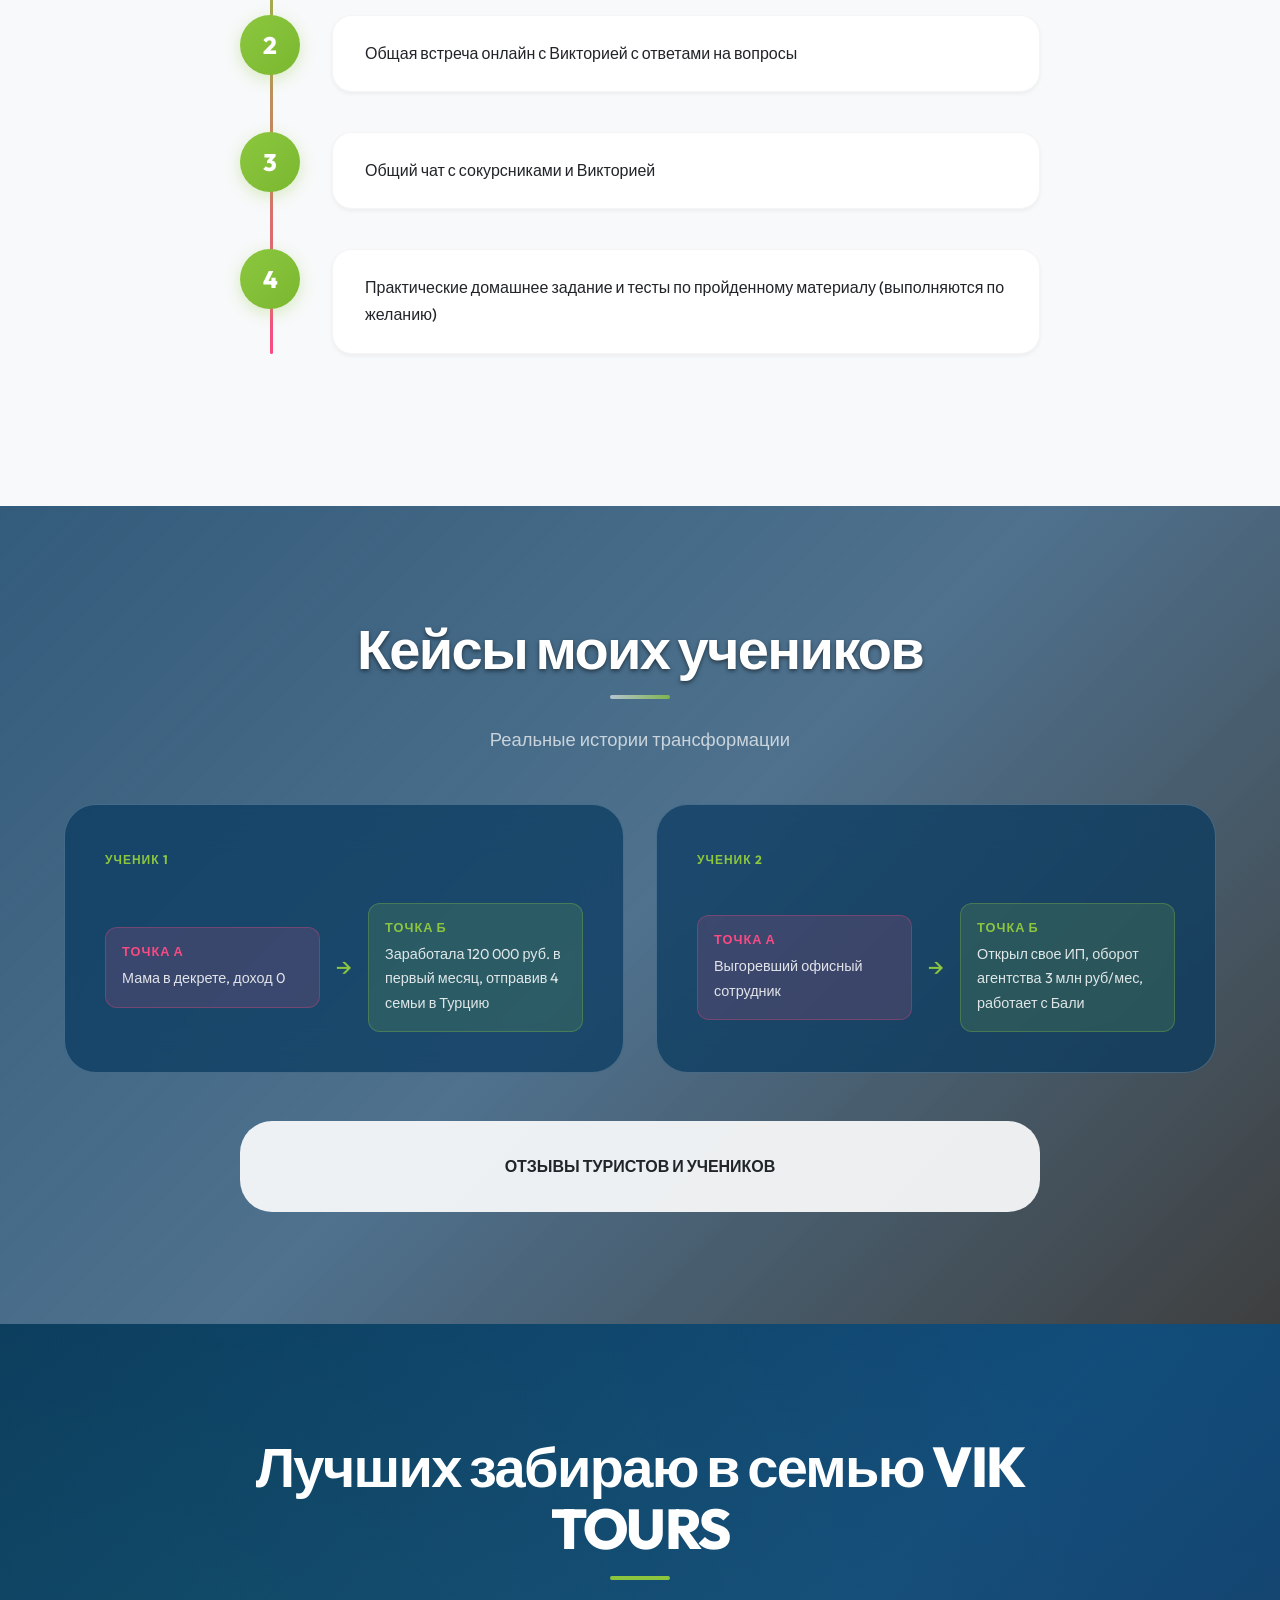
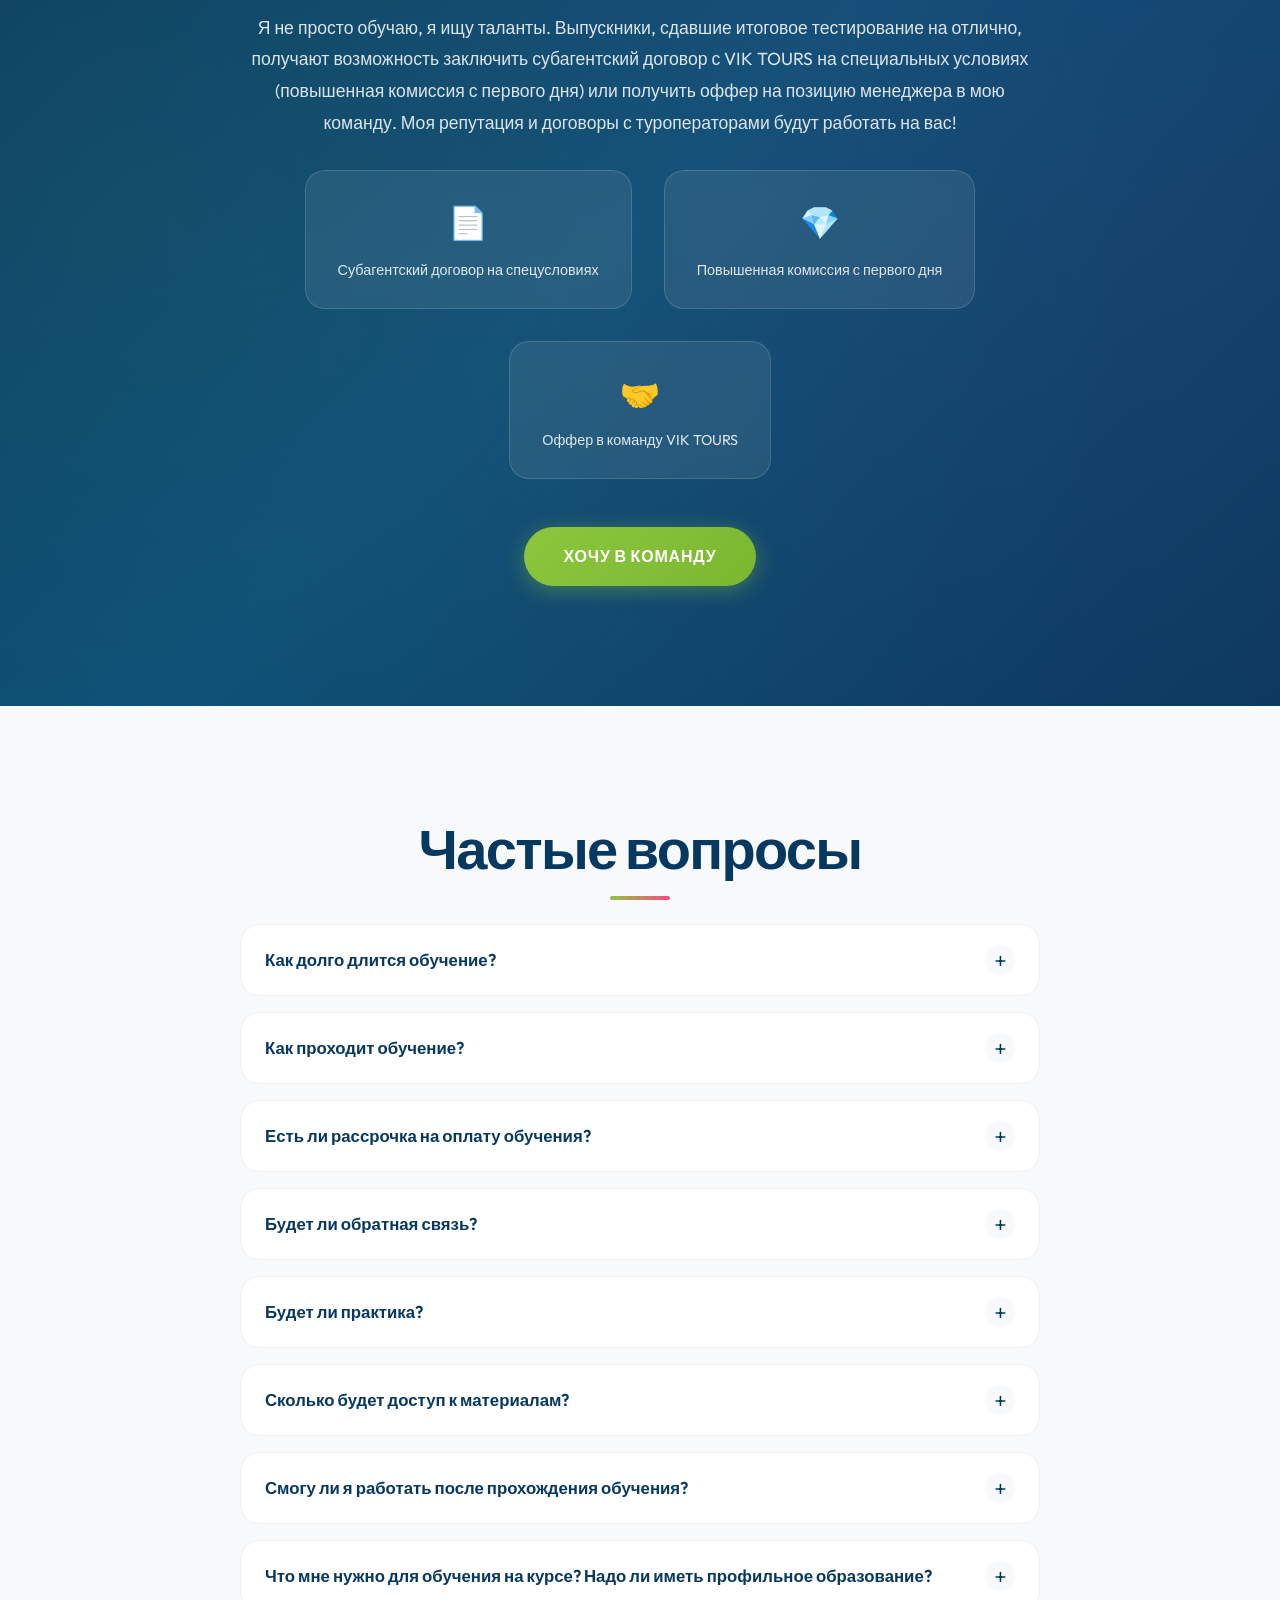
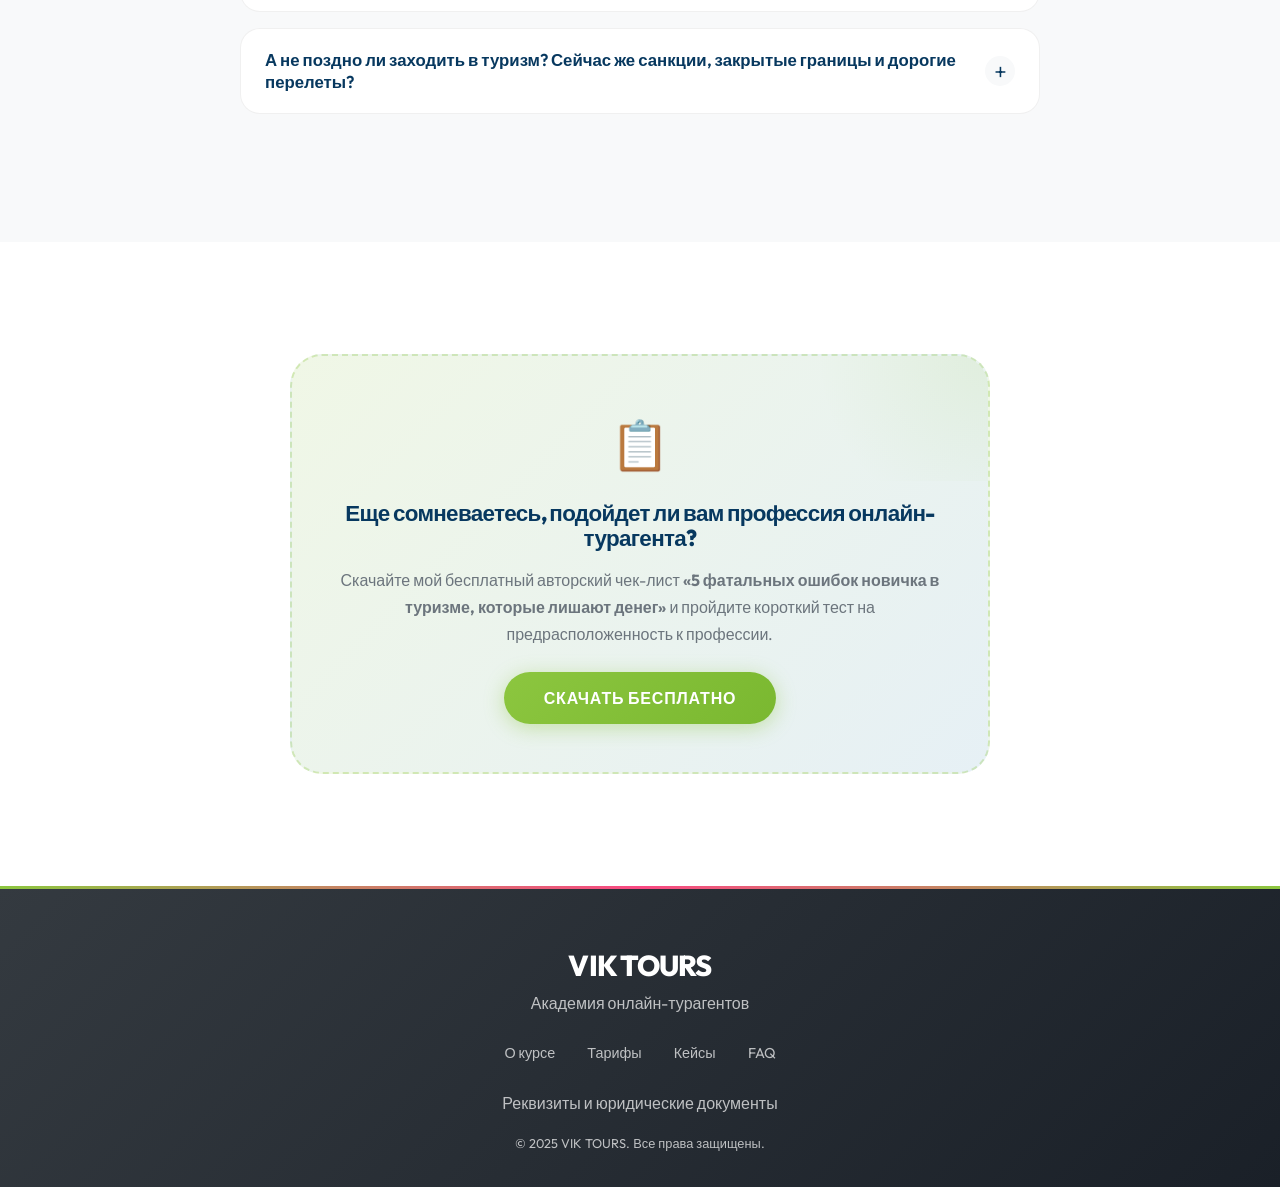
==== commit b153d714: "Add files via upload" ====
--- a/index.html
+++ b/index.html
@@ -4,7 +4,9 @@
 <head>
     <meta charset="UTF-8">
     <meta name="viewport" content="width=device-width, initial-scale=1.0">
-    <title>Курс Турагента VIK TOURS - Обучение с нуля</title>
+    <title>Курс Турагента VIK TOURS — Обучение с нуля | Онлайн-профессия мечты</title>
+    <meta name="description"
+        content="Получите востребованную профессию онлайн-турагента и зарабатывайте от 70 000 до нескольких миллионов рублей в месяц. Обучение от основателя VIK TOURS Виктории Новиковой.">
     <link rel="preconnect" href="https://fonts.googleapis.com">
     <link rel="preconnect" href="https://fonts.gstatic.com" crossorigin>
     <link href="https://fonts.googleapis.com/css2?family=Outfit:wght@300;400;500;600;700;800;900&display=swap"
@@ -14,21 +16,88 @@
 
 <body>
 
+    <!-- Scroll Progress Bar -->
+    <div class="scroll-progress" id="scrollProgress"></div>
+
+    <!-- Floating Navbar -->
+    <nav class="navbar" id="navbar">
+        <a href="#" class="navbar-logo">VIK TOURS</a>
+        <button class="navbar-burger" id="navBurger" aria-label="Меню">
+            <span></span>
+            <span></span>
+            <span></span>
+        </button>
+        <ul class="navbar-links" id="navLinks">
+            <li><a href="#about">О курсе</a></li>
+            <li><a href="#why">Преимущества</a></li>
+            <li><a href="#pricing">Тарифы</a></li>
+            <li><a href="#cases">Кейсы</a></li>
+            <li><a href="#faq">FAQ</a></li>
+            <li><a href="#pricing" class="navbar-cta">Записаться</a></li>
+        </ul>
+    </nav>
+
     <!-- Block 1: Hero -->
-    <header class="hero hero-bg">
+    <header class="hero hero-bg" id="hero">
+        <div class="particles" id="particles"></div>
         <div class="overlay"></div>
         <div class="container fade-in-up" style="position: relative; z-index: 1;">
-            <h1 style="color: white; text-shadow: 0 2px 4px rgba(0,0,0,0.5);">Получите востребованную профессию
-                онлайн-турагента</h1>
-            <p style="color: white; font-weight: 500; text-shadow: 0 1px 2px rgba(0,0,0,0.5);">и зарабатывайте от 70 000
-                до нескольких миллионов рублей в месяц из любой точки мира удаленно</p>
-            <p class="section-subtitle" style="color: #f0f0f0;">Как поменять скучную профессию на яркую и солнечную?</p>
-            <a href="#pricing" class="btn btn-primary">Хочу на курс</a>
+            <div class="badge" style="margin-bottom: 1.5rem;">
+                <span>🔥</span> Набор открыт — места ограничены
+            </div>
+            <h1>Получите востребованную профессию<br>онлайн-турагента</h1>
+            <p style="font-weight: 500;">и зарабатывайте от 70 000 до нескольких миллионов рублей в месяц из любой точки
+                мира удаленно</p>
+            <p class="section-subtitle" style="color: rgba(255,255,255,0.8); margin-bottom: 2rem;">Как поменять скучную
+                профессию на яркую и солнечную?</p>
+            <a href="#pricing" class="btn btn-primary btn-pulse">Хочу на курс</a>
+
+            <div class="hero-stats">
+                <div class="hero-stat">
+                    <span class="stat-number" data-count="15">0</span>
+                    <span class="stat-label">Лет опыта</span>
+                </div>
+                <div class="hero-stat">
+                    <span class="stat-number" data-count="5000">0</span>
+                    <span class="stat-label">Довольных туристов</span>
+                </div>
+                <div class="hero-stat">
+                    <span class="stat-number" data-count="25">0</span>
+                    <span class="stat-label">Стран</span>
+                </div>
+            </div>
         </div>
     </header>
 
+    <!-- Marquee -->
+    <div class="marquee-wrapper">
+        <div class="marquee-content">
+            <span>✈️ Турция</span>
+            <span>🏝️ Мальдивы</span>
+            <span>🌴 ОАЭ</span>
+            <span>🗺️ Египет</span>
+            <span>🎌 Таиланд</span>
+            <span>🏔️ Вьетнам</span>
+            <span>🌏 Индонезия</span>
+            <span>🇨🇳 Китай</span>
+            <span>🏖️ Сейшелы</span>
+            <span>🌊 Круизы</span>
+            <span>✈️ Турция</span>
+            <span>🏝️ Мальдивы</span>
+            <span>🌴 ОАЭ</span>
+            <span>🗺️ Египет</span>
+            <span>🎌 Таиланд</span>
+            <span>🏔️ Вьетнам</span>
+            <span>🌏 Индонезия</span>
+            <span>🇨🇳 Китай</span>
+            <span>🏖️ Сейшелы</span>
+            <span>🌊 Круизы</span>
+        </div>
+    </div>
+
     <!-- Block 2: About Course & Founder -->
-    <section class="section">
+    <section class="section" id="about">
+        <div class="deco-circle deco-circle-1"></div>
         <div class="container">
             <h2 class="section-title">Обучение с нуля от основателя и директора онлайн-турагентства VIK TOURS</h2>
             <p class="section-subtitle">Уникальный курс, который содержит в себе актуальную и объемную информацию в
@@ -38,14 +107,22 @@
             <div class="founder-section">
                 <div class="founder-image fade-in-up">
                     <img src="images/about.JPEG" alt="Виктория Новикова"
-                        style="width: 100%; max-width: 400px; border-radius: 20px; box-shadow: var(--shadow-lg);">
+                        style="width: 100%; max-width: 400px; border-radius: 20px;">
                 </div>
                 <div class="founder-content fade-in-up delay-100">
                     <h3>Виктория Новикова</h3>
-                    <ul style="list-style: none; margin-top: 1rem;">
-                        <li style="margin-bottom: 1rem;">✅ Эксперт в области туризма с опытом работы более 15 лет</li>
-                        <li style="margin-bottom: 1rem;">✅ Предприниматель в сфере туризма с миллионными оборотами</li>
-                        <li style="margin-bottom: 1rem;">✅ С агентством VIK TOURS отдохнуло уже более 5 000 туристов
+                    <ul style="list-style: none; margin-top: 1.5rem;">
+                        <li style="margin-bottom: 1.2rem; display: flex; align-items: flex-start; gap: 0.75rem;">
+                            <span style="color: var(--primary-green); font-size: 1.2rem; flex-shrink: 0;">✅</span>
+                            Эксперт в области туризма с опытом работы более 15 лет
+                        </li>
+                        <li style="margin-bottom: 1.2rem; display: flex; align-items: flex-start; gap: 0.75rem;">
+                            <span style="color: var(--primary-green); font-size: 1.2rem; flex-shrink: 0;">✅</span>
+                            Предприниматель в сфере туризма с миллионными оборотами
+                        </li>
+                        <li style="margin-bottom: 1.2rem; display: flex; align-items: flex-start; gap: 0.75rem;">
+                            <span style="color: var(--primary-green); font-size: 1.2rem; flex-shrink: 0;">✅</span>
+                            С агентством VIK TOURS отдохнуло уже более 5 000 туристов
                         </li>
                     </ul>
                 </div>
@@ -54,28 +131,32 @@
     </section>
 
     <!-- Block 3: Why Dream Job -->
-    <section class="section bg-image-2" style="position: relative;">
+    <section class="section bg-image-2 section-dark-overlay" style="position: relative;" id="why">
         <div class="overlay"></div>
         <div class="container" style="position: relative; z-index: 1;">
             <h2 class="section-title" style="color: white; text-shadow: 0 2px 4px rgba(0,0,0,0.5);">Почему
                 онлайн-турагент — это профессия мечты?</h2>
             <div class="grid-2">
-                <div class="card fade-in-up">
-                    <h4>🌍 Работа из любой точки мира</h4>
+                <div class="card card-glass icon-feature fade-in-up">
+                    <span class="feature-icon">🌍</span>
+                    <h4>Работа из любой точки мира</h4>
                     <p>Вам нужен только интернет и ноутбук. Ваш офис может быть на берегу океана или в уютной кофейне.
                     </p>
                 </div>
-                <div class="card fade-in-up delay-100">
-                    <h4>🚀 Минимальный старт</h4>
+                <div class="card card-glass icon-feature fade-in-up delay-100">
+                    <span class="feature-icon">🚀</span>
+                    <h4>Минимальный старт</h4>
                     <p>Не нужно закупать товар или снимать помещение. Вложения минимальны по сравнению с другим
                         бизнесом.</p>
                 </div>
-                <div class="card fade-in-up delay-200">
-                    <h4>✈️ Путешествия со скидками</h4>
+                <div class="card card-glass icon-feature fade-in-up delay-200">
+                    <span class="feature-icon">✈️</span>
+                    <h4>Путешествия со скидками</h4>
                     <p>Агенты первыми узнают о лучших ценах и летают в рекламные туры по себестоимости.</p>
                 </div>
-                <div class="card fade-in-up delay-300">
-                    <h4>💰 Нет потолка в доходах</h4>
+                <div class="card card-glass icon-feature fade-in-up delay-300">
+                    <span class="feature-icon">💰</span>
+                    <h4>Нет потолка в доходах</h4>
                     <p>Вы сами решаете, сколько зарабатывать — от приятной подработки до построения крупной сети
                         агентств.</p>
                 </div>
@@ -85,6 +166,7 @@
 
     <!-- Block 4: Why Choose Us -->
     <section class="section">
+        <div class="deco-circle deco-circle-2"></div>
         <div class="container">
             <h2 class="section-title">Почему обучение у Виктории Новиковой считается одним из лучших?</h2>
             <div class="grid-2">
@@ -92,17 +174,16 @@
                     <p style="margin-bottom: 1rem;"><strong>Обучение ведет практикующий турагент с огромным опытом
                             работы</strong>, прошедшая не раз через все кризисы в туристическом бизнесе и успешно
                         преодолевшая их.</p>
-                    <p style="margin-bottom: 1rem;">“Вся информация на моем курсе отвечает современным реалиям в мире
+                    <p style="margin-bottom: 1rem;">"Вся информация на моем курсе отвечает современным реалиям в мире
                         турбизнеса, я постоянно путешествую, повышаю свою квалификацию и получаю новые, передовые
                         знания, посетила уже 25 стран.</p>
                 </div>
                 <div class="fade-in-up delay-100">
                     <p style="margin-bottom: 1rem;">Я собрала весь свой опыт, ошибки, подводные камни, наработки, в свою
                         авторскую программу, чтобы Вы могли стартовать быстрее и увереннее.</p>
-                    <div
-                        style="background-color: var(--header-bg-light-blue); padding: 1.5rem; border-radius: 1rem; margin-top: 1rem;">
-                        <strong>Моя миссия</strong> - помогать осваивать новую востребованную профессию всем желающим и
-                        достойно зарабатывать на любимом деле “
+                    <div class="mission-card">
+                        <strong>Моя миссия</strong> — помогать осваивать новую востребованную профессию всем желающим и
+                        достойно зарабатывать на любимом деле "
                     </div>
                 </div>
             </div>
@@ -113,57 +194,67 @@
     </section>
 
     <!-- Block 5: Is this for you? -->
-    <section class="section bg-image-3" style="position: relative;">
+    <section class="section bg-image-3 section-dark-overlay" style="position: relative;">
         <div class="overlay"></div>
         <div class="container" style="position: relative; z-index: 1;">
             <h2 class="section-title" style="color: white; text-shadow: 0 2px 4px rgba(0,0,0,0.5);">Именно Вам подходит
                 этот курс, если:</h2>
             <div class="grid-3">
-                <div class="card fade-in-up">А) Вы обожаете путешествовать и хотели бы превратить это в стабильный
+                <div class="card card-glass fade-in-up">Вы обожаете путешествовать и хотели бы превратить это в
+                    стабильный
                     заработок</div>
-                <div class="card fade-in-up delay-100">Б) Вы выгорели на своей старой работе и хотели бы сменить
+                <div class="card card-glass fade-in-up delay-100">Вы выгорели на своей старой работе и хотели бы
+                    сменить
                     деятельность</div>
-                <div class="card fade-in-up delay-200">В) У вас амбициозные цели и Вы хотите открыть свое турагентство и
+                <div class="card card-glass fade-in-up delay-200">У вас амбициозные цели и Вы хотите открыть свое
+                    турагентство и
                     зарабатывать от 500 000 рублей в месяц и больше</div>
-                <div class="card fade-in-up">Г) Или Вы хотели бы иметь дополнительный доход от 70 000 рублей для себя,
+                <div class="card card-glass fade-in-up">Вы хотели бы иметь дополнительный доход от 70 000 рублей
+                    для себя,
                     используя только интернет и ноутбук</div>
-                <div class="card fade-in-up delay-100">Д) Вы часто путешествуете и хотели бы делать это со скидками
-                </div>
-                <div class="card fade-in-up delay-200">Е) Не знаете с чего начать туристический бизнес</div>
-                <div class="card fade-in-up">Ж) Хотите работать удаленно</div>
-                <div class="card fade-in-up delay-100">З) Хотите узнать нюансы работы турагентом, посмотреть работу
+                <div class="card card-glass fade-in-up delay-100">Вы часто путешествуете и хотели бы делать это со
+                    скидками
+                </div>
+                <div class="card card-glass fade-in-up delay-200">Не знаете с чего начать туристический бизнес</div>
+                <div class="card card-glass fade-in-up">Хотите работать удаленно</div>
+                <div class="card card-glass fade-in-up delay-100">Хотите узнать нюансы работы турагентом, посмотреть
+                    работу
                     изнутри, получить практику</div>
             </div>
             <div style="text-align: center; margin-top: 3rem;">
-                <a href="#pricing" class="btn btn-primary">Оставить заявку</a>
+                <a href="#pricing" class="btn btn-primary btn-pulse">Оставить заявку</a>
             </div>
         </div>
     </section>
 
     <!-- Block 6: Why Profitable -->
-    <section class="section bg-image-4" style="position: relative;">
+    <section class="section bg-image-4 section-dark-overlay" style="position: relative;">
         <div class="overlay"></div>
         <div class="container" style="position: relative; z-index: 1;">
             <h2 class="section-title" style="color: white; text-shadow: 0 2px 4px rgba(0,0,0,0.5);">Почему выгодно
                 обучаться именно у меня:</h2>
             <div class="grid-2">
-                <div class="card fade-in-up">
-                    <h4>А) Без воды</h4>
+                <div class="card card-glass icon-feature fade-in-up">
+                    <span class="feature-icon">📖</span>
+                    <h4>Без воды</h4>
                     <p>Актуальная и честная информация без воды. Я не обещаю миллионных заработков в первый месяц, но я
                         дам абсолютно все рабочие инструменты для достижения этих целей</p>
                 </div>
-                <div class="card fade-in-up delay-100">
-                    <h4>Б) Много практики</h4>
+                <div class="card card-glass icon-feature fade-in-up delay-100">
+                    <span class="feature-icon">🎯</span>
+                    <h4>Много практики</h4>
                     <p>На моем курсе много практики, а не только сухая теория. Таким образом после окончания курса, вы
                         без страха сможете работать с реальными туристами.</p>
                 </div>
-                <div class="card fade-in-up delay-200">
-                    <h4>В) Карьерный рост</h4>
+                <div class="card card-glass icon-feature fade-in-up delay-200">
+                    <span class="feature-icon">📈</span>
+                    <h4>Карьерный рост</h4>
                     <p>Мое агентство постоянно растет и лучшие ученики смогут пойти ко мне в команду и стать
                         менеджерами, старшими менеджерами или руководителем продаж</p>
                 </div>
-                <div class="card fade-in-up delay-300">
-                    <h4>Г) Бонусы</h4>
+                <div class="card card-glass icon-feature fade-in-up delay-300">
+                    <span class="feature-icon">🎁</span>
+                    <h4>Бонусы</h4>
                     <p>Бонусные уроки и подарки, которые Вас приятно порадуют</p>
                 </div>
             </div>
@@ -177,6 +268,7 @@
     <section id="pricing" class="section" style="background-color: var(--white);">
         <div class="container">
             <h2 class="section-title">Тарифы обучения</h2>
+            <p class="section-subtitle">Выберите подходящий тариф и начните свой путь в мир туризма</p>
             <div class="grid-3">
                 <!-- Tariff 1 -->
                 <div class="card pricing-card fade-in-up">
@@ -205,6 +297,15 @@
                             бронировать туры для себя и близких, с вознаграждением от туроператора, зарабатывая на
                             комиссии.</li>
                     </ul>
+
+                    <!-- NEW: Marketing Block for Tariff 1 -->
+                    <div class="pricing-new-block">
+                        <h5>📱 Маркетинг и поиск первых туристов <span class="new-tag">NEW</span></h5>
+                        <p>Упаковка соцсетей турагента (Instagram, Telegram, ВКонтакте). Как привлекать клиентов без
+                            бюджета. Скрипты ответов на запросы «А сколько стоит?» и «Я подумаю». Как работать с теплой
+                            базой (друзья, родственники) так, чтобы они покупали, а не просили скидку.</p>
+                    </div>
+
                     <div style="text-align: center; margin-top: auto; margin-bottom: 1rem;">
                         <p class="old-price">55 000 ₽</p>
                         <p class="price" style="font-size: 1.8rem;">29 000 ₽ <br><span
@@ -215,7 +316,7 @@
                 </div>
 
                 <!-- Tariff 2 -->
-                <div class="card pricing-card fade-in-up delay-100" style="border: 2px solid var(--primary-green);">
+                <div class="card pricing-card pricing-popular fade-in-up delay-100">
                     <div class="pricing-header">
                         <h3>Тариф 2. Профессиональный</h3>
                         <p style="font-size: 0.9rem; color: var(--text-secondary); margin-bottom: 0.5rem;">( для тех кто
@@ -233,11 +334,28 @@
                             собственное агентство или сеть агентств и зарабатывать от 500 000 рублей до миллионных
                             оборотов</li>
                     </ul>
+
+                    <!-- NEW: Marketing Block for Tariff 2 -->
+                    <div class="pricing-new-block">
+                        <h5>📱 Маркетинг и поиск первых туристов <span class="new-tag">NEW</span></h5>
+                        <p>Упаковка соцсетей турагента (Instagram, Telegram, ВКонтакте). Как привлекать клиентов без
+                            бюджета. Скрипты ответов на запросы «А сколько стоит?» и «Я подумаю». Как работать с теплой
+                            базой (друзья, родственники) так, чтобы они покупали, а не просили скидку.</p>
+                    </div>
+
+                    <!-- NEW: VIP Block for Tariff 2 -->
+                    <div class="pricing-new-block">
+                        <h5>👑 VIP-туризм и сложные продукты <span class="new-tag">NEW</span></h5>
+                        <p>Как работать с премиум-сегментом. Доступ к закрытым консьерж-сервисам. Особенности
+                            бронирования частных джетов и вилл.</p>
+                    </div>
+
                     <div style="text-align: center; margin-top: auto; margin-bottom: 1rem;">
                         <p class="old-price">75 000 ₽</p>
                         <p class="price">49 000 ₽</p>
                     </div>
-                    <button class="btn btn-primary" onclick="alert('Заявка на Тариф 2')">Хочу этот тариф</button>
+                    <button class="btn btn-primary btn-pulse" onclick="alert('Заявка на Тариф 2')">Хочу этот
+                        тариф</button>
                 </div>
 
                 <!-- Tariff 3 -->
@@ -262,18 +380,23 @@
             </div>
     </section>
 
-    <!-- Block 10: Bonuses -->
+    <!-- Block 10: Bonuses (Enhanced) -->
     <section class="section">
         <div class="container">
-            <h2 class="section-title">Бонусы</h2>
-            <div class="card fade-in-up" style="margin-bottom: 2rem;">
-                <h3>🎁 БОНУСНЫЙ УРОК ПРИ 100% оплате сразу на старте продаж:</h3>
+            <h2 class="section-title">Секретные бонусы от Топ-преподавателя</h2>
+            <p class="section-subtitle">Эксклюзивные материалы и связи, которые нельзя просто нагуглить</p>
+
+            <div class="bonus-card fade-in-up">
+                <span class="bonus-icon">🎁</span>
+                <h3>БОНУСНЫЙ УРОК ПРИ 100% оплате сразу на старте продаж:</h3>
                 <p><strong>Урок "Техника продаж":</strong> Этапы продаж, выявление потребностей туриста, работа с
                     возражениями, работа с негативом. Как закрывать туристов на сделку.</p>
             </div>
-            <div class="card fade-in-up delay-100">
-                <h3>🎁 ПОДАРОЧНЫЕ ТЕМЫ ВСЕМ УЧАСТНИКАМ, СДЕЛАВШИМ ПРЕДОПЛАТУ:</h3>
-                <ul style="margin-left: 1.5rem; margin-top: 1rem;">
+
+            <div class="bonus-card fade-in-up delay-100">
+                <span class="bonus-icon">🎁</span>
+                <h3>ПОДАРОЧНЫЕ ТЕМЫ ВСЕМ УЧАСТНИКАМ, СДЕЛАВШИМ ПРЕДОПЛАТУ:</h3>
+                <ul style="margin-left: 1.5rem; margin-top: 1rem; color: var(--text-secondary);">
                     <li>Как продавать, если не был в этой стране</li>
                     <li>Где брать контент для соц.сетей, как правильно отправлять предложения туристам</li>
                     <li>Все о рекламных турах, онлайн-рекламниках, бонусах для агентов, семинарах, бизнес-завтраков,
@@ -281,8 +404,32 @@
                     <li>Как продавать на большие чеки и не бояться. Бонусный эфир по психологии продаж.</li>
                 </ul>
             </div>
+
+            <!-- NEW: Enhanced Exclusive Bonuses -->
+            <div class="bonus-card fade-in-up delay-200">
+                <span class="bonus-icon">🔐</span>
+                <h3>Моя личная база проверенных DMC</h3>
+                <p>Личная база проверенных DMC (принимающих компаний) и контакты топ-менеджеров отелей в ОАЭ, Турции и
+                    на Мальдивах — для решения сложных вопросов туристов напрямую.</p>
+            </div>
+
+            <div class="bonus-card fade-in-up delay-300">
+                <span class="bonus-icon">✈️</span>
+                <h3>Гайд: Как попадать в закрытые FAM-trips</h3>
+                <p>Как легально попадать в закрытые рекламные туры (FAM-trips) бесплатно или за копейки, даже если у вас
+                    пока мало бронирований.</p>
+            </div>
+
+            <div class="bonus-card fade-in-up delay-400">
+                <span class="bonus-icon">⚖️</span>
+                <h3>«Юридическая аптечка турагента»</h3>
+                <p>Шаблоны ответов на претензии туристов (задержка рейса, овербукинг, клопы в номере) — готовые
+                    формулировки, которые защитят вашу репутацию.</p>
+            </div>
+
             <div style="text-align: center; margin-top: 3rem;">
-                <button class="btn btn-primary" onclick="alert('Оставить предоплату')">Оставить предоплату - 3 000
+                <button class="btn btn-primary btn-pulse" onclick="alert('Оставить предоплату')">Оставить предоплату — 3
+                    000
                     рублей</button>
                 <p style="margin-top: 1rem; font-size: 0.9rem; color: var(--text-secondary);">НА СТАРТЕ ПРОДАЖ ВЫ
                     СМОЖЕТЕ ДОПЛАТИТЬ ЛЮБОЙ ТАРИФ И ГАРАНТИРОВАННО ЗАНЯТЬ МЕСТО ПО САМОЙ ВЫГОДНОЙ ЦЕНЕ</p>
@@ -294,6 +441,24 @@
     <section class="section" style="background-color: var(--white);">
         <div class="container">
             <h2 class="section-title">Какой результат вы получите:</h2>
+            <div class="counter-grid" style="margin-bottom: 3rem;">
+                <div class="counter-item fade-in-up">
+                    <span class="counter-number" data-count="70000">0</span>
+                    <span class="counter-label">₽ минимальный доход</span>
+                </div>
+                <div class="counter-item fade-in-up delay-100">
+                    <span class="counter-number" data-count="6">0</span>
+                    <span class="counter-label">недель обучения</span>
+                </div>
+                <div class="counter-item fade-in-up delay-200">
+                    <span class="counter-number" data-count="25">0</span>
+                    <span class="counter-label">направлений</span>
+                </div>
+                <div class="counter-item fade-in-up delay-300">
+                    <span class="counter-number" data-count="100">0</span>
+                    <span class="counter-label">% практика</span>
+                </div>
+            </div>
             <div class="grid-3">
                 <div class="card fade-in-up">Научитесь подбирать туры на профессиональном уровне и освоите все тонкости
                     бронирования</div>
@@ -310,41 +475,121 @@
         </div>
     </section>
 
-    <!-- Block 11: How it works -->
+    <!-- Block 11: How it works — TIMELINE -->
     <section class="section">
         <div class="container">
             <h2 class="section-title">КАК ПРОХОДИТ ОБУЧЕНИЕ:</h2>
-            <div class="grid-2">
-                <div class="card fade-in-up">
-                    <p>Доступ к видеоурокам в удобном мобильном приложении на базе телеграмм</p>
-                </div>
-                <div class="card fade-in-up delay-100">
-                    <p>Общая встреча онлайн с Викторией с ответами на вопросы</p>
-                </div>
-                <div class="card fade-in-up delay-200">
-                    <p>Общий чат с сокурсниками и Викторией</p>
-                </div>
-                <div class="card fade-in-up delay-300">
-                    <p>Практические домашнее задание и тесты по пройденному материалу (выполняются по желанию)</p>
-                </div>
-            </div>
-        </div>
-    </section>
-
-    <!-- Block 12: Reviews -->
-    <section class="section bg-image-5" style="position: relative;">
+            <div class="timeline">
+                <div class="timeline-item fade-in-up">
+                    <div class="timeline-dot">1</div>
+                    <div class="timeline-content">
+                        <p>Доступ к видеоурокам в удобном мобильном приложении на базе телеграмм</p>
+                    </div>
+                </div>
+                <div class="timeline-item fade-in-up delay-100">
+                    <div class="timeline-dot">2</div>
+                    <div class="timeline-content">
+                        <p>Общая встреча онлайн с Викторией с ответами на вопросы</p>
+                    </div>
+                </div>
+                <div class="timeline-item fade-in-up delay-200">
+                    <div class="timeline-dot">3</div>
+                    <div class="timeline-content">
+                        <p>Общий чат с сокурсниками и Викторией</p>
+                    </div>
+                </div>
+                <div class="timeline-item fade-in-up delay-300">
+                    <div class="timeline-dot">4</div>
+                    <div class="timeline-content">
+                        <p>Практические домашнее задание и тесты по пройденному материалу (выполняются по желанию)</p>
+                    </div>
+                </div>
+            </div>
+        </div>
+    </section>
+
+    <!-- Block 12: Cases (formerly Reviews) -->
+    <section class="section bg-image-5 section-dark-overlay" style="position: relative;" id="cases">
         <div class="overlay"></div>
         <div class="container" style="position: relative; z-index: 1;">
-            <h2 class="section-title" style="color: white; text-shadow: 0 2px 4px rgba(0,0,0,0.5);">Отзывы</h2>
-            <div class="founder-img-placeholder"
-                style="height: 200px; max-width: 800px; background-color: rgba(255,255,255,0.9);">
-                ОТЗЫВЫ ТУРИСТОВ И УЧЕНИКОВ
+            <h2 class="section-title" style="color: white; text-shadow: 0 2px 4px rgba(0,0,0,0.5);">Кейсы моих учеников
+            </h2>
+            <p class="section-subtitle" style="color: rgba(255,255,255,0.7);">Реальные истории трансформации</p>
+
+            <div class="grid-2" style="margin-bottom: 3rem;">
+                <!-- Case 1 -->
+                <div class="case-card fade-in-up">
+                    <span class="case-label">Ученик 1</span>
+                    <div class="case-journey">
+                        <div class="case-point case-point-a">
+                            <h5>Точка А</h5>
+                            <p>Мама в декрете, доход 0</p>
+                        </div>
+                        <span class="case-arrow">→</span>
+                        <div class="case-point case-point-b">
+                            <h5>Точка Б</h5>
+                            <p>Заработала 120 000 руб. в первый месяц, отправив 4 семьи в Турцию</p>
+                        </div>
+                    </div>
+                </div>
+
+                <!-- Case 2 -->
+                <div class="case-card fade-in-up delay-100">
+                    <span class="case-label">Ученик 2</span>
+                    <div class="case-journey">
+                        <div class="case-point case-point-a">
+                            <h5>Точка А</h5>
+                            <p>Выгоревший офисный сотрудник</p>
+                        </div>
+                        <span class="case-arrow">→</span>
+                        <div class="case-point case-point-b">
+                            <h5>Точка Б</h5>
+                            <p>Открыл свое ИП, оборот агентства 3 млн руб/мес, работает с Бали</p>
+                        </div>
+                    </div>
+                </div>
+            </div>
+
+            <!-- Original reviews placeholder -->
+            <div
+                style="background: rgba(255,255,255,0.9); border-radius: var(--radius-xl); padding: 2rem; max-width: 800px; margin: 0 auto; text-align: center;">
+                <p style="color: var(--text-dark); font-weight: 600;">ОТЗЫВЫ ТУРИСТОВ И УЧЕНИКОВ</p>
+            </div>
+        </div>
+    </section>
+
+    <!-- NEW: Partnership Section -->
+    <section class="section partnership-section" id="partnership">
+        <div class="partnership-content">
+            <h2 class="section-title" style="color: white; text-shadow: none;">Лучших забираю в семью VIK TOURS</h2>
+            <p>Я не просто обучаю, я ищу таланты. Выпускники, сдавшие итоговое тестирование на отлично, получают
+                возможность заключить субагентский договор с VIK TOURS на специальных условиях (повышенная комиссия с
+                первого дня) или получить оффер на позицию менеджера в мою команду. Моя репутация и договоры с
+                туроператорами будут работать на вас!</p>
+
+            <div class="partnership-highlights">
+                <div class="partnership-highlight fade-in-up">
+                    <span class="highlight-icon">📄</span>
+                    <p>Субагентский договор на спецусловиях</p>
+                </div>
+                <div class="partnership-highlight fade-in-up delay-100">
+                    <span class="highlight-icon">💎</span>
+                    <p>Повышенная комиссия с первого дня</p>
+                </div>
+                <div class="partnership-highlight fade-in-up delay-200">
+                    <span class="highlight-icon">🤝</span>
+                    <p>Оффер в команду VIK TOURS</p>
+                </div>
+            </div>
+
+            <div style="margin-top: 3rem;">
+                <a href="#pricing" class="btn btn-green">Хочу в команду</a>
             </div>
         </div>
     </section>
 
     <!-- Block 13: FAQ -->
-    <section class="section">
+    <section class="section" id="faq">
         <div class="container">
             <h2 class="section-title">Частые вопросы</h2>
             <div style="max-width: 800px; margin: 0 auto;">
@@ -405,6 +650,31 @@
                         турагента, обучим продажам с нуля и другим аспектам работы менеджера по туризму.
                     </div>
                 </div>
+
+                <!-- NEW FAQ Item -->
+                <div class="accordion-item fade-in-up">
+                    <button class="accordion-header">А не поздно ли заходить в туризм? Сейчас же санкции, закрытые
+                        границы и дорогие перелеты? <span>+</span></button>
+                    <div class="accordion-content">
+                        Именно сейчас — золотое время. Самостоятельное бронирование усложнилось (не работают российские
+                        карты за рубежом, нет прямых рейсов на многих направлениях). Люди боятся летать сами и массово
+                        возвращаются к турагентам за безопасностью и экспертностью. Чеки выросли, а значит, выросла и
+                        ваша комиссия с каждого тура.
+                    </div>
+                </div>
+            </div>
+        </div>
+    </section>
+
+    <!-- NEW: Lead Magnet Bottom Section -->
+    <section class="section" style="background-color: var(--white);">
+        <div class="container">
+            <div class="lead-magnet-bottom fade-in-up">
+                <span style="font-size: 3rem; display: block; margin-bottom: 1rem;">📋</span>
+                <h3>Еще сомневаетесь, подойдет ли вам профессия онлайн-турагента?</h3>
+                <p>Скачайте мой бесплатный авторский чек-лист <strong>«5 фатальных ошибок новичка в туризме, которые
+                        лишают денег»</strong> и пройдите короткий тест на предрасположенность к профессии.</p>
+                <button class="btn btn-green btn-pulse" onclick="alert('Скачать чек-лист')">Скачать бесплатно</button>
             </div>
         </div>
     </section>
@@ -412,26 +682,109 @@
     <!-- Block 14: Footer -->
     <footer>
         <div class="container">
-            <h3>VIK TOURS</h3>
+            <h3 style="margin-bottom: 0.5rem;">VIK TOURS</h3>
+            <p style="margin-bottom: 1rem;">Академия онлайн-турагентов</p>
+            <div class="footer-links">
+                <a href="#about">О курсе</a>
+                <a href="#pricing">Тарифы</a>
+                <a href="#cases">Кейсы</a>
+                <a href="#faq">FAQ</a>
+            </div>
             <p>Реквизиты и юридические документы</p>
             <p style="margin-top: 1rem; font-size: 0.8rem;">&copy; 2025 VIK TOURS. Все права защищены.</p>
         </div>
     </footer>
 
+    <!-- Lead Magnet Popup -->
+    <div class="lead-magnet-overlay" id="leadMagnet">
+        <div class="lead-magnet-popup">
+            <button class="lead-magnet-close" id="leadMagnetClose">&times;</button>
+            <span class="lead-magnet-icon">🎯</span>
+            <h3>Подождите! У нас есть подарок</h3>
+            <p>Скачайте бесплатный чек-лист <strong>«5 фатальных ошибок новичка в туризме, которые лишают
+                    денег»</strong> и пройдите тест на предрасположенность к профессии.</p>
+            <button class="btn btn-green"
+                onclick="alert('Скачать чек-лист'); document.getElementById('leadMagnet').classList.remove('active');">Скачать
+                бесплатно</button>
+        </div>
+    </div>
+
     <script>
-        // Accordion functionality
+        // ====== SCROLL PROGRESS BAR ======
+        window.addEventListener('scroll', () => {
+            const scrollTop = window.scrollY;
+            const docHeight = document.documentElement.scrollHeight - window.innerHeight;
+            const scrollPercent = (scrollTop / docHeight) * 100;
+            document.getElementById('scrollProgress').style.width = scrollPercent + '%';
+        });
+
+        // ====== NAVBAR SCROLL EFFECT ======
+        const navbar = document.getElementById('navbar');
+        window.addEventListener('scroll', () => {
+            if (window.scrollY > 100) {
+                navbar.classList.add('scrolled');
+            } else {
+                navbar.classList.remove('scrolled');
+            }
+        });
+
+        // ====== MOBILE BURGER ======
+        const burger = document.getElementById('navBurger');
+        const navLinks = document.getElementById('navLinks');
+        burger.addEventListener('click', () => {
+            burger.classList.toggle('active');
+            navLinks.classList.toggle('active');
+        });
+
+        // Close mobile menu on link click
+        navLinks.querySelectorAll('a').forEach(link => {
+            link.addEventListener('click', () => {
+                burger.classList.remove('active');
+                navLinks.classList.remove('active');
+            });
+        });
+
+        // ====== PARTICLES ======
+        const particlesContainer = document.getElementById('particles');
+        for (let i = 0; i < 30; i++) {
+            const particle = document.createElement('div');
+            particle.classList.add('particle');
+            particle.style.left = Math.random() * 100 + '%';
+            particle.style.width = (Math.random() * 6 + 3) + 'px';
+            particle.style.height = particle.style.width;
+            particle.style.animationDuration = (Math.random() * 10 + 8) + 's';
+            particle.style.animationDelay = (Math.random() * 10) + 's';
+            particle.style.background = Math.random() > 0.5
+                ? 'rgba(140, 198, 63, 0.3)'
+                : 'rgba(249, 74, 131, 0.2)';
+            particlesContainer.appendChild(particle);
+        }
+
+        // ====== ACCORDION ======
         const accordions = document.querySelectorAll('.accordion-header');
         accordions.forEach(acc => {
             acc.addEventListener('click', function () {
-                this.parentElement.classList.toggle('active');
-                const span = this.querySelector('span');
-                span.textContent = this.parentElement.classList.contains('active') ? '-' : '+';
+                const item = this.parentElement;
+                const wasActive = item.classList.contains('active');
+
+                // Close all
+                document.querySelectorAll('.accordion-item').forEach(el => {
+                    el.classList.remove('active');
+                    el.querySelector('span').textContent = '+';
+                });
+
+                // Open clicked if wasn't active
+                if (!wasActive) {
+                    item.classList.add('active');
+                    this.querySelector('span').textContent = '+';
+                }
             });
         });
 
-        // Scroll Animation
+        // ====== SCROLL ANIMATIONS ======
         const observerOptions = {
-            threshold: 0.1
+            threshold: 0.1,
+            rootMargin: '0px 0px -50px 0px'
         };
 
         const observer = new IntersectionObserver((entries) => {
@@ -443,10 +796,116 @@
             });
         }, observerOptions);
 
-        document.querySelectorAll('.fade-in-up').forEach(el => {
+        document.querySelectorAll('.fade-in-up, .fade-in-left, .fade-in-right, .scale-in').forEach(el => {
             el.style.animationPlayState = 'paused';
             observer.observe(el);
         });
+
+        // ====== ANIMATED COUNTERS ======
+        function animateCounter(el) {
+            const target = parseInt(el.dataset.count);
+            const duration = 2000;
+            const startTime = performance.now();
+
+            function updateCounter(currentTime) {
+                const elapsed = currentTime - startTime;
+                const progress = Math.min(elapsed / duration, 1);
+                // Ease out cubic
+                const easeOut = 1 - Math.pow(1 - progress, 3);
+                const current = Math.floor(easeOut * target);
+
+                if (target >= 1000) {
+                    el.textContent = current.toLocaleString('ru-RU');
+                } else {
+                    el.textContent = current;
+                }
+
+                if (progress < 1) {
+                    requestAnimationFrame(updateCounter);
+                } else {
+                    if (target >= 1000) {
+                        el.textContent = target.toLocaleString('ru-RU') + '+';
+                    } else {
+                        el.textContent = target + '+';
+                    }
+                }
+            }
+
+            requestAnimationFrame(updateCounter);
+        }
+
+        const counterObserver = new IntersectionObserver((entries) => {
+            entries.forEach(entry => {
+                if (entry.isIntersecting) {
+                    animateCounter(entry.target);
+                    counterObserver.unobserve(entry.target);
+                }
+            });
+        }, { threshold: 0.5 });
+
+        document.querySelectorAll('.stat-number, .counter-number').forEach(el => {
+            counterObserver.observe(el);
+        });
+
+        // ====== LEAD MAGNET POPUP ======
+        let popupShown = false;
+        function showPopup() {
+            if (!popupShown) {
+                popupShown = true;
+                document.getElementById('leadMagnet').classList.add('active');
+            }
+        }
+
+        // Show on exit intent (mouse leaves viewport)
+        document.addEventListener('mouseout', (e) => {
+            if (e.clientY < 10 && !popupShown) {
+                showPopup();
+            }
+        });
+
+        // Show after 45 seconds
+        setTimeout(() => {
+            if (!popupShown) showPopup();
+        }, 45000);
+
+        document.getElementById('leadMagnetClose').addEventListener('click', () => {
+            document.getElementById('leadMagnet').classList.remove('active');
+        });
+
+        document.getElementById('leadMagnet').addEventListener('click', (e) => {
+            if (e.target === e.currentTarget) {
+                e.currentTarget.classList.remove('active');
+            }
+        });
+
+        // ====== SMOOTH SCROLL FOR ANCHORS ======
+        document.querySelectorAll('a[href^="#"]').forEach(anchor => {
+            anchor.addEventListener('click', function (e) {
+                e.preventDefault();
+                const target = document.querySelector(this.getAttribute('href'));
+                if (target) {
+                    target.scrollIntoView({ behavior: 'smooth', block: 'start' });
+                }
+            });
+        });
+
+        // ====== TILT ON HOVER FOR CARDS (SUBTLE) ======
+        document.querySelectorAll('.card:not(.pricing-card)').forEach(card => {
+            card.addEventListener('mousemove', (e) => {
+                const rect = card.getBoundingClientRect();
+                const x = e.clientX - rect.left;
+                const y = e.clientY - rect.top;
+                const centerX = rect.width / 2;
+                const centerY = rect.height / 2;
+                const rotateX = (y - centerY) / 30;
+                const rotateY = (centerX - x) / 30;
+                card.style.transform = `translateY(-8px) perspective(1000px) rotateX(${rotateX}deg) rotateY(${rotateY}deg)`;
+            });
+
+            card.addEventListener('mouseleave', () => {
+                card.style.transform = 'translateY(0)';
+            });
+        });
     </script>
 </body>
 
--- a/style.css
+++ b/style.css
@@ -1,5 +1,5 @@
 :root {
-  /* Brand Colors */
+  /* Brand Colors — UNCHANGED */
   --primary-green: #8cc63f;
   --primary-green-light: #a5c153;
   --primary-red: #F94A83;
@@ -15,25 +15,179 @@
   --shadow-sm: 0 2px 4px rgba(0, 0, 0, 0.05);
   --shadow-md: 0 4px 6px rgba(0, 0, 0, 0.1);
   --shadow-lg: 0 10px 15px -3px rgba(0, 0, 0, 0.1), 0 4px 6px -2px rgba(0, 0, 0, 0.05);
-  --radius-md: 0.5rem;
-  --radius-lg: 1rem;
-}
-
+  --shadow-glow: 0 0 40px rgba(140, 198, 63, 0.15);
+  --radius-md: 0.75rem;
+  --radius-lg: 1.25rem;
+  --radius-xl: 2rem;
+
+  /* Glass */
+  --glass-bg: rgba(7, 56, 95, 0.7);
+  --glass-border: rgba(255, 255, 255, 0.2);
+  --glass-bg-light: rgba(255, 255, 255, 0.85);
+}
+
+/* ========== SCROLL PROGRESS BAR ========== */
+.scroll-progress {
+  position: fixed;
+  top: 0;
+  left: 0;
+  width: 0%;
+  height: 3px;
+  background: linear-gradient(90deg, var(--primary-green), var(--primary-red), var(--primary-green));
+  background-size: 200% 100%;
+  animation: gradientShift 3s ease infinite;
+  z-index: 10000;
+  transition: width 0.1s linear;
+}
+
+@keyframes gradientShift {
+
+  0%,
+  100% {
+    background-position: 0% 50%;
+  }
+
+  50% {
+    background-position: 100% 50%;
+  }
+}
+
+/* ========== GLOBAL RESET ========== */
 * {
   box-sizing: border-box;
   margin: 0;
   padding: 0;
 }
 
+html {
+  scroll-behavior: smooth;
+}
+
 body {
   font-family: 'Outfit', sans-serif;
   background-color: var(--bg-light);
   color: var(--text-dark);
-  line-height: 1.6;
+  line-height: 1.7;
   overflow-x: hidden;
-}
-
-/* Typography */
+  -webkit-font-smoothing: antialiased;
+  -moz-osx-font-smoothing: grayscale;
+}
+
+::selection {
+  background: var(--primary-green);
+  color: white;
+}
+
+/* ========== FLOATING NAVBAR ========== */
+.navbar {
+  position: fixed;
+  top: 20px;
+  left: 50%;
+  transform: translateX(-50%);
+  z-index: 9999;
+  background: rgba(7, 56, 95, 0.85);
+  backdrop-filter: blur(20px) saturate(180%);
+  -webkit-backdrop-filter: blur(20px) saturate(180%);
+  border: 1px solid rgba(255, 255, 255, 0.12);
+  border-radius: 100px;
+  padding: 0.6rem 2rem;
+  display: flex;
+  align-items: center;
+  gap: 2rem;
+  transition: all 0.4s cubic-bezier(0.23, 1, 0.32, 1);
+  box-shadow: 0 8px 32px rgba(0, 0, 0, 0.2);
+}
+
+.navbar.scrolled {
+  top: 10px;
+  background: rgba(7, 56, 95, 0.95);
+  box-shadow: 0 12px 48px rgba(0, 0, 0, 0.3);
+}
+
+.navbar-logo {
+  font-weight: 800;
+  font-size: 1.2rem;
+  color: var(--primary-green);
+  text-decoration: none;
+  white-space: nowrap;
+  letter-spacing: -0.02em;
+}
+
+.navbar-links {
+  display: flex;
+  gap: 1.5rem;
+  list-style: none;
+}
+
+.navbar-links a {
+  color: rgba(255, 255, 255, 0.8);
+  text-decoration: none;
+  font-size: 0.85rem;
+  font-weight: 500;
+  transition: color 0.3s;
+  white-space: nowrap;
+  position: relative;
+}
+
+.navbar-links a::after {
+  content: '';
+  position: absolute;
+  bottom: -4px;
+  left: 0;
+  width: 0;
+  height: 2px;
+  background: var(--primary-green);
+  transition: width 0.3s ease;
+  border-radius: 2px;
+}
+
+.navbar-links a:hover {
+  color: white;
+}
+
+.navbar-links a:hover::after {
+  width: 100%;
+}
+
+.navbar-cta {
+  background: var(--primary-red);
+  color: white !important;
+  padding: 0.5rem 1.2rem;
+  border-radius: 50px;
+  font-weight: 600;
+  font-size: 0.8rem !important;
+  transition: all 0.3s ease !important;
+  box-shadow: 0 4px 15px rgba(249, 74, 131, 0.3);
+}
+
+.navbar-cta::after {
+  display: none !important;
+}
+
+.navbar-cta:hover {
+  transform: scale(1.05);
+  box-shadow: 0 6px 20px rgba(249, 74, 131, 0.5) !important;
+}
+
+.navbar-burger {
+  display: none;
+  background: none;
+  border: none;
+  cursor: pointer;
+  padding: 0.5rem;
+}
+
+.navbar-burger span {
+  display: block;
+  width: 22px;
+  height: 2px;
+  background: white;
+  margin: 5px 0;
+  transition: all 0.3s ease;
+  border-radius: 2px;
+}
+
+/* ========== TYPOGRAPHY ========== */
 h1,
 h2,
 h3,
@@ -42,10 +196,8 @@
 h6 {
   color: var(--primary-dark-blue);
   font-weight: 800;
-  /* Bolder for trendy look */
   line-height: 1.1;
-  letter-spacing: -0.02em;
-  /* Tight tracking for modern feel */
+  letter-spacing: -0.03em;
 }
 
 .container {
@@ -55,80 +207,231 @@
 }
 
 .section {
-  padding: 6rem 0;
-  /* More breathing room */
+  padding: 7rem 0;
+  position: relative;
 }
 
 .section-title {
-  font-size: 3.5rem;
-  /* Increased from 2.5rem */
+  font-size: clamp(2rem, 5vw, 3.5rem);
   text-align: center;
   margin-bottom: 1.5rem;
   color: var(--primary-dark-blue);
+  position: relative;
+}
+
+.section-title::after {
+  content: '';
+  display: block;
+  width: 60px;
+  height: 4px;
+  background: linear-gradient(90deg, var(--primary-green), var(--primary-red));
+  margin: 1rem auto 0;
+  border-radius: 4px;
 }
 
 .section-subtitle {
-  font-size: 1.125rem;
+  font-size: 1.15rem;
   text-align: center;
   color: var(--text-secondary);
   margin-bottom: 3rem;
   max-width: 800px;
   margin-left: auto;
   margin-right: auto;
-}
-
-/* Buttons */
+  line-height: 1.8;
+}
+
+/* ========== ANIMATED BADGE ========== */
+.badge {
+  display: inline-flex;
+  align-items: center;
+  gap: 0.5rem;
+  padding: 0.5rem 1.2rem;
+  border-radius: 50px;
+  font-size: 0.85rem;
+  font-weight: 600;
+  background: rgba(140, 198, 63, 0.15);
+  color: var(--primary-green);
+  border: 1px solid rgba(140, 198, 63, 0.3);
+  animation: badgePulse 2s ease-in-out infinite;
+}
+
+@keyframes badgePulse {
+
+  0%,
+  100% {
+    box-shadow: 0 0 0 0 rgba(140, 198, 63, 0.2);
+  }
+
+  50% {
+    box-shadow: 0 0 0 8px rgba(140, 198, 63, 0);
+  }
+}
+
+/* ========== BUTTONS ========== */
 .btn {
   display: inline-block;
-  padding: 1rem 2rem;
+  padding: 1rem 2.5rem;
   border-radius: 50px;
-  font-weight: 600;
+  font-weight: 700;
   text-decoration: none;
-  transition: all 0.3s ease;
+  transition: all 0.4s cubic-bezier(0.23, 1, 0.32, 1);
   text-align: center;
   cursor: pointer;
   border: none;
-  font-size: 1.1rem;
+  font-size: 1rem;
   text-transform: uppercase;
-  letter-spacing: 0.5px;
+  letter-spacing: 0.8px;
+  position: relative;
+  overflow: hidden;
+  font-family: 'Outfit', sans-serif;
+}
+
+.btn::before {
+  content: '';
+  position: absolute;
+  top: 0;
+  left: -100%;
+  width: 100%;
+  height: 100%;
+  background: linear-gradient(90deg, transparent, rgba(255, 255, 255, 0.25), transparent);
+  transition: left 0.6s ease;
+}
+
+.btn:hover::before {
+  left: 100%;
 }
 
 .btn-primary {
-  background-color: var(--primary-red);
+  background: linear-gradient(135deg, var(--primary-red) 0%, #e63d75 100%);
   color: white;
-  box-shadow: 0 4px 15px rgba(249, 74, 131, 0.4);
+  box-shadow: 0 4px 20px rgba(249, 74, 131, 0.4);
 }
 
 .btn-primary:hover {
-  transform: translateY(-2px);
-  box-shadow: 0 6px 20px rgba(249, 74, 131, 0.6);
-  background-color: #e63d75;
-}
-
-/* Cards */
+  transform: translateY(-3px) scale(1.02);
+  box-shadow: 0 8px 30px rgba(249, 74, 131, 0.5);
+}
+
+.btn-primary:active {
+  transform: translateY(-1px) scale(0.98);
+}
+
+.btn-secondary {
+  background: transparent;
+  color: var(--primary-dark-blue);
+  border: 2px solid var(--primary-dark-blue);
+}
+
+.btn-secondary:hover {
+  background: var(--primary-dark-blue);
+  color: white;
+  transform: translateY(-3px);
+}
+
+.btn-green {
+  background: linear-gradient(135deg, var(--primary-green) 0%, #7ab830 100%);
+  color: white;
+  box-shadow: 0 4px 20px rgba(140, 198, 63, 0.4);
+}
+
+.btn-green:hover {
+  transform: translateY(-3px) scale(1.02);
+  box-shadow: 0 8px 30px rgba(140, 198, 63, 0.5);
+}
+
+/* Pulse animation for CTA */
+.btn-pulse {
+  animation: ctaPulse 2.5s ease-in-out infinite;
+}
+
+@keyframes ctaPulse {
+
+  0%,
+  100% {
+    box-shadow: 0 4px 20px rgba(249, 74, 131, 0.4);
+  }
+
+  50% {
+    box-shadow: 0 4px 40px rgba(249, 74, 131, 0.65), 0 0 0 10px rgba(249, 74, 131, 0.08);
+  }
+}
+
+/* ========== CARDS ========== */
 .card {
   background: var(--white);
-  border-radius: var(--radius-lg);
+  border-radius: var(--radius-xl);
   padding: 2rem;
   box-shadow: var(--shadow-md);
-  transition: transform 0.3s ease, box-shadow 0.3s ease;
+  transition: all 0.4s cubic-bezier(0.23, 1, 0.32, 1);
   height: 100%;
+  position: relative;
+  overflow: visible;
+  border: 1px solid rgba(0, 0, 0, 0.04);
+}
+
+.card::before {
+  content: '';
+  position: absolute;
+  top: 0;
+  left: 0;
+  right: 0;
+  height: 4px;
+  background: linear-gradient(90deg, var(--primary-green), var(--primary-red));
+  opacity: 0;
+  transition: opacity 0.4s ease;
 }
 
 .card:hover {
-  transform: translateY(-5px);
-  box-shadow: var(--shadow-lg);
-}
-
-/* Background Images & Overlays */
+  transform: translateY(-8px);
+  box-shadow: 0 20px 40px rgba(0, 0, 0, 0.12);
+}
+
+.card:hover::before {
+  opacity: 1;
+}
+
+.card h4 {
+  margin-bottom: 0.75rem;
+  font-size: 1.15rem;
+}
+
+/* Glass Card variant */
+.card-glass {
+  background: var(--glass-bg);
+  backdrop-filter: blur(24px) saturate(180%);
+  -webkit-backdrop-filter: blur(24px) saturate(180%);
+  border: 1px solid var(--glass-border);
+  color: white;
+  box-shadow: 0 8px 32px rgba(0, 0, 0, 0.3);
+}
+
+.card-glass:hover {
+  background: rgba(7, 56, 95, 0.8);
+  border-color: rgba(255, 255, 255, 0.35);
+}
+
+.card-glass::before {
+  display: none;
+}
+
+.card-glass h4 {
+  color: white;
+  text-shadow: 0 1px 3px rgba(0, 0, 0, 0.4);
+}
+
+.card-glass p {
+  color: rgba(255, 255, 255, 0.95);
+  text-shadow: 0 1px 2px rgba(0, 0, 0, 0.3);
+}
+
+/* ========== BACKGROUND OVERLAYS ========== */
 .overlay {
   position: absolute;
   top: 0;
   left: 0;
   width: 100%;
   height: 100%;
-  background: rgba(0, 0, 0, 0.5);
-  /* Dark overlay */
+  background: linear-gradient(135deg, rgba(7, 56, 95, 0.82) 0%, rgba(7, 56, 95, 0.7) 50%, rgba(0, 0, 0, 0.75) 100%);
   z-index: 0;
 }
 
@@ -167,30 +470,100 @@
   background-attachment: fixed;
 }
 
-/* Hero Section */
+/* ========== HERO SECTION ========== */
 .hero {
-  /* background set via .hero-bg class */
-  padding: 8rem 0 6rem;
+  padding: 10rem 0 7rem;
   text-align: center;
   position: relative;
   overflow: hidden;
+  min-height: 100vh;
+  display: flex;
+  align-items: center;
+  justify-content: center;
 }
 
 .hero h1 {
-  font-size: 4.5rem;
-  /* Increased from 3rem */
+  font-size: clamp(2.5rem, 6vw, 5rem);
   margin-bottom: 1.5rem;
-  color: var(--primary-dark-blue);
-  line-height: 1.1;
+  color: white;
+  text-shadow: 0 2px 4px rgba(0, 0, 0, 0.3);
+  line-height: 1.05;
 }
 
 .hero p {
-  font-size: 1.25rem;
-  color: var(--text-secondary);
+  font-size: 1.3rem;
+  color: rgba(255, 255, 255, 0.9);
   margin-bottom: 2rem;
 }
 
-/* Features Grid */
+.hero-stats {
+  display: flex;
+  justify-content: center;
+  gap: 3rem;
+  margin-top: 3rem;
+  flex-wrap: wrap;
+}
+
+.hero-stat {
+  text-align: center;
+}
+
+.hero-stat .stat-number {
+  font-size: 2.5rem;
+  font-weight: 800;
+  color: var(--primary-green);
+  display: block;
+  text-shadow: 0 2px 10px rgba(140, 198, 63, 0.3);
+}
+
+.hero-stat .stat-label {
+  font-size: 0.9rem;
+  color: rgba(255, 255, 255, 0.7);
+  margin-top: 0.25rem;
+}
+
+/* Floating particles for hero */
+.particles {
+  position: absolute;
+  top: 0;
+  left: 0;
+  width: 100%;
+  height: 100%;
+  z-index: 0;
+  overflow: hidden;
+  pointer-events: none;
+}
+
+.particle {
+  position: absolute;
+  width: 6px;
+  height: 6px;
+  border-radius: 50%;
+  background: rgba(140, 198, 63, 0.4);
+  animation: particleFloat linear infinite;
+}
+
+@keyframes particleFloat {
+  0% {
+    transform: translateY(100vh) rotate(0deg);
+    opacity: 0;
+  }
+
+  10% {
+    opacity: 1;
+  }
+
+  90% {
+    opacity: 1;
+  }
+
+  100% {
+    transform: translateY(-100px) rotate(720deg);
+    opacity: 0;
+  }
+}
+
+/* ========== GRIDS ========== */
 .grid-2 {
   display: grid;
   grid-template-columns: repeat(auto-fit, minmax(300px, 1fr));
@@ -209,24 +582,107 @@
   gap: 1.5rem;
 }
 
-/* Pricing */
+/* ========== FOUNDER ========== */
+.founder-section {
+  display: flex;
+  flex-direction: column;
+  gap: 3rem;
+  align-items: center;
+}
+
+@media (min-width: 768px) {
+  .founder-section {
+    flex-direction: row;
+  }
+
+  .founder-image {
+    flex: 1;
+  }
+
+  .founder-content {
+    flex: 1;
+  }
+}
+
+.founder-image img {
+  border-radius: var(--radius-xl);
+  box-shadow: 0 20px 60px rgba(0, 0, 0, 0.15);
+  transition: transform 0.6s cubic-bezier(0.23, 1, 0.32, 1);
+}
+
+.founder-image:hover img {
+  transform: scale(1.03) rotate(-1deg);
+}
+
+.founder-img-placeholder {
+  width: 100%;
+  max-width: 400px;
+  height: 400px;
+  background-color: #ddd;
+  border-radius: 20px;
+  display: flex;
+  align-items: center;
+  justify-content: center;
+  color: #666;
+  font-weight: bold;
+  margin: 0 auto;
+}
+
+/* ========== PRICING ========== */
 .pricing-card {
-  border: 1px solid #eee;
+  border: 1px solid rgba(0, 0, 0, 0.06);
   display: flex;
   flex-direction: column;
+  position: relative;
+  transition: all 0.5s cubic-bezier(0.23, 1, 0.32, 1);
+  overflow: visible;
+}
+
+.pricing-card::before {
+  display: none;
+}
+
+.pricing-popular {
+  border: 2px solid var(--primary-green) !important;
+  position: relative;
+  overflow: visible;
+  margin-top: 1rem;
+}
+
+.pricing-popular::after {
+  content: '⭐ ПОПУЛЯРНЫЙ';
+  position: absolute;
+  top: -14px;
+  left: 50%;
+  transform: translateX(-50%);
+  background: linear-gradient(135deg, var(--primary-green), #7ab830);
+  color: white;
+  font-size: 0.75rem;
+  font-weight: 700;
+  padding: 0.3rem 1.2rem;
+  border-radius: 50px;
+  letter-spacing: 0.5px;
+  box-shadow: 0 4px 12px rgba(140, 198, 63, 0.4);
+  white-space: nowrap;
+  z-index: 2;
 }
 
 .pricing-header {
   text-align: center;
   margin-bottom: 2rem;
-  padding-bottom: 1rem;
-  border-bottom: 1px solid #eee;
+  padding-bottom: 1.5rem;
+  border-bottom: 1px solid rgba(0, 0, 0, 0.06);
+}
+
+.pricing-header h3 {
+  font-size: 1.5rem;
+  margin-bottom: 0.5rem;
 }
 
 .price {
   font-size: 2.5rem;
   color: var(--primary-green);
-  font-weight: 700;
+  font-weight: 800;
 }
 
 .old-price {
@@ -243,8 +699,9 @@
 
 .pricing-features li {
   margin-bottom: 0.8rem;
-  padding-left: 1.5rem;
-  position: relative;
+  padding-left: 1.8rem;
+  position: relative;
+  line-height: 1.5;
 }
 
 .pricing-features li::before {
@@ -255,47 +712,626 @@
   font-weight: bold;
 }
 
-/* Founder Section */
-.founder-section {
-  display: flex;
-  flex-direction: column;
+/* New block highlight in pricing */
+.pricing-new-block {
+  background: linear-gradient(135deg, rgba(140, 198, 63, 0.08), rgba(169, 212, 229, 0.12));
+  border-left: 3px solid var(--primary-green);
+  border-radius: 0 var(--radius-md) var(--radius-md) 0;
+  padding: 1rem 1.2rem;
+  margin: 1rem 0;
+}
+
+.pricing-new-block h5 {
+  color: var(--primary-green);
+  font-size: 0.95rem;
+  margin-bottom: 0.5rem;
+  display: flex;
+  align-items: center;
+  gap: 0.4rem;
+}
+
+.pricing-new-block p {
+  font-size: 0.88rem;
+  color: var(--text-secondary);
+  line-height: 1.6;
+}
+
+.new-tag {
+  display: inline-block;
+  background: var(--primary-red);
+  color: white;
+  font-size: 0.65rem;
+  padding: 0.15rem 0.5rem;
+  border-radius: 50px;
+  font-weight: 700;
+  text-transform: uppercase;
+  letter-spacing: 0.5px;
+  vertical-align: middle;
+  animation: tagPulse 2s ease-in-out infinite;
+}
+
+@keyframes tagPulse {
+
+  0%,
+  100% {
+    opacity: 1;
+  }
+
+  50% {
+    opacity: 0.6;
+  }
+}
+
+/* ========== BONUSES ========== */
+.bonus-card {
+  background: var(--white);
+  border-radius: var(--radius-xl);
+  padding: 2rem;
+  margin-bottom: 1.5rem;
+  box-shadow: var(--shadow-md);
+  border-left: 4px solid var(--primary-green);
+  transition: all 0.4s ease;
+  position: relative;
+  overflow: hidden;
+}
+
+.bonus-card::after {
+  content: '';
+  position: absolute;
+  top: -50%;
+  right: -50%;
+  width: 100%;
+  height: 100%;
+  background: radial-gradient(circle, rgba(140, 198, 63, 0.05) 0%, transparent 70%);
+  pointer-events: none;
+}
+
+.bonus-card:hover {
+  transform: translateX(8px);
+  box-shadow: 0 10px 30px rgba(0, 0, 0, 0.1);
+}
+
+.bonus-card .bonus-icon {
+  font-size: 2rem;
+  margin-bottom: 0.75rem;
+  display: block;
+}
+
+.bonus-card h3 {
+  font-size: 1.15rem;
+  margin-bottom: 0.75rem;
+  color: var(--primary-dark-blue);
+}
+
+.bonus-card p {
+  color: var(--text-secondary);
+  font-size: 0.95rem;
+  line-height: 1.7;
+}
+
+/* ========== CASE STUDIES ========== */
+.case-card {
+  background: var(--glass-bg);
+  backdrop-filter: blur(20px);
+  -webkit-backdrop-filter: blur(20px);
+  border: 1px solid var(--glass-border);
+  border-radius: var(--radius-xl);
+  padding: 2.5rem;
+  color: white;
+  position: relative;
+  overflow: hidden;
+  transition: all 0.4s ease;
+}
+
+.case-card:hover {
+  transform: translateY(-5px);
+  border-color: rgba(255, 255, 255, 0.3);
+}
+
+.case-label {
+  display: inline-block;
+  font-size: 0.75rem;
+  font-weight: 700;
+  text-transform: uppercase;
+  letter-spacing: 1px;
+  margin-bottom: 1rem;
+  color: var(--primary-green);
+}
+
+.case-journey {
+  display: flex;
+  align-items: center;
+  gap: 1rem;
+  margin-top: 1rem;
+}
+
+.case-point {
+  flex: 1;
+  padding: 1rem;
+  border-radius: var(--radius-md);
+}
+
+.case-point-a {
+  background: rgba(249, 74, 131, 0.15);
+  border: 1px solid rgba(249, 74, 131, 0.3);
+}
+
+.case-point-b {
+  background: rgba(140, 198, 63, 0.15);
+  border: 1px solid rgba(140, 198, 63, 0.3);
+}
+
+.case-point h5 {
+  font-size: 0.8rem;
+  text-transform: uppercase;
+  letter-spacing: 1px;
+  margin-bottom: 0.5rem;
+}
+
+.case-point-a h5 {
+  color: var(--primary-red);
+}
+
+.case-point-b h5 {
+  color: var(--primary-green);
+}
+
+.case-point p {
+  font-size: 0.9rem;
+  color: rgba(255, 255, 255, 0.85);
+}
+
+.case-arrow {
+  font-size: 1.5rem;
+  color: var(--primary-green);
+  flex-shrink: 0;
+}
+
+/* ========== PARTNERSHIP ========== */
+.partnership-section {
+  background: linear-gradient(135deg, var(--primary-dark-blue) 0%, #0a4d7a 50%, var(--primary-dark-blue) 100%);
+  position: relative;
+  overflow: hidden;
+}
+
+.partnership-section::before {
+  content: '';
+  position: absolute;
+  top: -50%;
+  left: -50%;
+  width: 200%;
+  height: 200%;
+  background: radial-gradient(circle at 30% 50%, rgba(140, 198, 63, 0.08) 0%, transparent 50%),
+    radial-gradient(circle at 70% 50%, rgba(249, 74, 131, 0.06) 0%, transparent 50%);
+  animation: bgFloat 15s ease-in-out infinite;
+}
+
+@keyframes bgFloat {
+
+  0%,
+  100% {
+    transform: translate(0, 0);
+  }
+
+  33% {
+    transform: translate(20px, -20px);
+  }
+
+  66% {
+    transform: translate(-20px, 20px);
+  }
+}
+
+.partnership-content {
+  position: relative;
+  z-index: 1;
+  text-align: center;
+  max-width: 800px;
+  margin: 0 auto;
+}
+
+.partnership-content h2 {
+  color: white;
+  margin-bottom: 2rem;
+}
+
+.partnership-content h2::after {
+  background: linear-gradient(90deg, var(--primary-green), var(--primary-green));
+}
+
+.partnership-content p {
+  color: rgba(255, 255, 255, 0.85);
+  font-size: 1.1rem;
+  line-height: 1.8;
+  margin-bottom: 2rem;
+}
+
+.partnership-highlights {
+  display: flex;
   gap: 2rem;
-  align-items: center;
-}
-
-@media (min-width: 768px) {
-  .founder-section {
-    flex-direction: row;
-  }
-
-  .founder-image {
-    flex: 1;
-  }
-
-  .founder-content {
-    flex: 1;
-  }
-}
-
-.founder-img-placeholder {
+  justify-content: center;
+  flex-wrap: wrap;
+  margin-top: 2rem;
+}
+
+.partnership-highlight {
+  background: rgba(255, 255, 255, 0.08);
+  backdrop-filter: blur(10px);
+  border: 1px solid rgba(255, 255, 255, 0.15);
+  border-radius: var(--radius-lg);
+  padding: 1.5rem 2rem;
+  text-align: center;
+  min-width: 200px;
+  transition: all 0.3s ease;
+}
+
+.partnership-highlight:hover {
+  background: rgba(255, 255, 255, 0.15);
+  transform: translateY(-4px);
+}
+
+.partnership-highlight .highlight-icon {
+  font-size: 2rem;
+  display: block;
+  margin-bottom: 0.5rem;
+}
+
+.partnership-highlight p {
+  font-size: 0.9rem;
+  color: rgba(255, 255, 255, 0.85);
+  margin-bottom: 0;
+}
+
+/* ========== LEAD MAGNET POPUP ========== */
+.lead-magnet-overlay {
+  position: fixed;
+  top: 0;
+  left: 0;
   width: 100%;
-  max-width: 400px;
-  height: 400px;
-  background-color: #ddd;
-  border-radius: 20px;
+  height: 100%;
+  background: rgba(0, 0, 0, 0.6);
+  backdrop-filter: blur(8px);
+  -webkit-backdrop-filter: blur(8px);
+  z-index: 100000;
   display: flex;
   align-items: center;
   justify-content: center;
-  color: #666;
-  font-weight: bold;
+  opacity: 0;
+  pointer-events: none;
+  transition: opacity 0.4s ease;
+}
+
+.lead-magnet-overlay.active {
+  opacity: 1;
+  pointer-events: all;
+}
+
+.lead-magnet-popup {
+  background: var(--white);
+  border-radius: var(--radius-xl);
+  padding: 3rem;
+  max-width: 500px;
+  width: 90%;
+  text-align: center;
+  position: relative;
+  transform: translateY(30px) scale(0.95);
+  transition: transform 0.4s cubic-bezier(0.23, 1, 0.32, 1);
+  box-shadow: 0 30px 80px rgba(0, 0, 0, 0.3);
+}
+
+.lead-magnet-overlay.active .lead-magnet-popup {
+  transform: translateY(0) scale(1);
+}
+
+.lead-magnet-close {
+  position: absolute;
+  top: 1rem;
+  right: 1rem;
+  background: none;
+  border: none;
+  font-size: 1.5rem;
+  cursor: pointer;
+  color: var(--text-secondary);
+  width: 36px;
+  height: 36px;
+  border-radius: 50%;
+  display: flex;
+  align-items: center;
+  justify-content: center;
+  transition: all 0.3s ease;
+}
+
+.lead-magnet-close:hover {
+  background: var(--bg-light);
+  color: var(--text-dark);
+}
+
+.lead-magnet-popup h3 {
+  font-size: 1.5rem;
+  margin-bottom: 1rem;
+  color: var(--primary-dark-blue);
+}
+
+.lead-magnet-popup p {
+  color: var(--text-secondary);
+  margin-bottom: 1.5rem;
+  line-height: 1.7;
+}
+
+.lead-magnet-popup .lead-magnet-icon {
+  font-size: 3rem;
+  display: block;
+  margin-bottom: 1rem;
+}
+
+/* ========== BOTTOM CTA LEAD MAGNET ========== */
+.lead-magnet-bottom {
+  background: linear-gradient(135deg, #f0f7e6 0%, #e6f0f5 100%);
+  border-radius: var(--radius-xl);
+  padding: 3rem;
+  text-align: center;
+  border: 2px dashed rgba(140, 198, 63, 0.3);
+  max-width: 700px;
   margin: 0 auto;
-}
-
-/* Animations */
+  position: relative;
+  overflow: hidden;
+}
+
+.lead-magnet-bottom::before {
+  content: '';
+  position: absolute;
+  top: -30%;
+  right: -30%;
+  width: 60%;
+  height: 60%;
+  background: radial-gradient(circle, rgba(140, 198, 63, 0.1) 0%, transparent 70%);
+  pointer-events: none;
+}
+
+.lead-magnet-bottom h3 {
+  font-size: 1.4rem;
+  margin-bottom: 1rem;
+  color: var(--primary-dark-blue);
+}
+
+.lead-magnet-bottom p {
+  color: var(--text-secondary);
+  margin-bottom: 1.5rem;
+  line-height: 1.7;
+}
+
+/* ========== SECTION SPECIFIC OVERRIDES ========== */
+.section-dark-overlay h2.section-title {
+  color: white;
+  text-shadow: 0 2px 4px rgba(0, 0, 0, 0.3);
+}
+
+.section-dark-overlay h2.section-title::after {
+  background: linear-gradient(90deg, rgba(255, 255, 255, 0.6), rgba(140, 198, 63, 0.8));
+}
+
+/* ========== ANIMATED COUNTER ========== */
+.counter-grid {
+  display: grid;
+  grid-template-columns: repeat(auto-fit, minmax(180px, 1fr));
+  gap: 2rem;
+  margin-top: 2rem;
+}
+
+.counter-item {
+  text-align: center;
+  padding: 2rem 1rem;
+}
+
+.counter-number {
+  font-size: 3rem;
+  font-weight: 800;
+  color: var(--primary-green);
+  display: block;
+  line-height: 1;
+  margin-bottom: 0.5rem;
+}
+
+.counter-label {
+  font-size: 0.9rem;
+  color: var(--text-secondary);
+  font-weight: 500;
+}
+
+/* ========== HOW IT WORKS TIMELINE ========== */
+.timeline {
+  position: relative;
+  max-width: 800px;
+  margin: 0 auto;
+}
+
+.timeline::before {
+  content: '';
+  position: absolute;
+  left: 30px;
+  top: 0;
+  bottom: 0;
+  width: 3px;
+  background: linear-gradient(180deg, var(--primary-green), var(--primary-red));
+  border-radius: 3px;
+}
+
+.timeline-item {
+  display: flex;
+  gap: 2rem;
+  margin-bottom: 2.5rem;
+  position: relative;
+  align-items: flex-start;
+}
+
+.timeline-dot {
+  width: 60px;
+  height: 60px;
+  min-width: 60px;
+  border-radius: 50%;
+  background: linear-gradient(135deg, var(--primary-green), #7ab830);
+  display: flex;
+  align-items: center;
+  justify-content: center;
+  font-size: 1.5rem;
+  color: white;
+  font-weight: 800;
+  z-index: 1;
+  box-shadow: 0 4px 15px rgba(140, 198, 63, 0.3);
+}
+
+.timeline-content {
+  background: var(--white);
+  border-radius: var(--radius-lg);
+  padding: 1.5rem 2rem;
+  box-shadow: var(--shadow-sm);
+  flex: 1;
+  border: 1px solid rgba(0, 0, 0, 0.04);
+  transition: all 0.3s ease;
+}
+
+.timeline-content:hover {
+  box-shadow: var(--shadow-md);
+  transform: translateX(5px);
+}
+
+.timeline-content p {
+  color: var(--text-dark);
+  font-weight: 500;
+}
+
+/* ========== ACCORDION FAQ ========== */
+.accordion-item {
+  border: 1px solid rgba(0, 0, 0, 0.06);
+  border-radius: var(--radius-lg);
+  margin-bottom: 1rem;
+  overflow: hidden;
+  transition: all 0.3s ease;
+  background: var(--white);
+}
+
+.accordion-item:hover {
+  border-color: rgba(140, 198, 63, 0.3);
+}
+
+.accordion-header {
+  width: 100%;
+  text-align: left;
+  padding: 1.25rem 1.5rem;
+  background: none;
+  border: none;
+  font-size: 1.05rem;
+  font-weight: 600;
+  cursor: pointer;
+  display: flex;
+  justify-content: space-between;
+  align-items: center;
+  color: var(--primary-dark-blue);
+  font-family: 'Outfit', sans-serif;
+  transition: all 0.3s ease;
+}
+
+.accordion-header:hover {
+  color: var(--primary-green);
+}
+
+.accordion-header span {
+  font-size: 1.5rem;
+  font-weight: 300;
+  transition: transform 0.3s ease;
+  width: 30px;
+  height: 30px;
+  display: flex;
+  align-items: center;
+  justify-content: center;
+  border-radius: 50%;
+  background: var(--bg-light);
+  flex-shrink: 0;
+}
+
+.accordion-item.active .accordion-header span {
+  transform: rotate(45deg);
+  background: var(--primary-green);
+  color: white;
+}
+
+.accordion-content {
+  max-height: 0;
+  overflow: hidden;
+  transition: max-height 0.4s cubic-bezier(0.23, 1, 0.32, 1), padding 0.4s ease;
+  padding: 0 1.5rem;
+  color: var(--text-secondary);
+  line-height: 1.8;
+}
+
+.accordion-item.active .accordion-content {
+  max-height: 500px;
+  padding: 0 1.5rem 1.5rem;
+}
+
+.accordion-item.active {
+  border-color: var(--primary-green);
+  box-shadow: 0 4px 20px rgba(140, 198, 63, 0.1);
+}
+
+.accordion-item.active .accordion-header {
+  color: var(--primary-green);
+}
+
+/* ========== FOOTER ========== */
+footer {
+  background: linear-gradient(135deg, var(--header-bg-dark-grey) 0%, #1a2028 100%);
+  color: white;
+  padding: 4rem 0 2rem;
+  text-align: center;
+  position: relative;
+  overflow: hidden;
+}
+
+footer::before {
+  content: '';
+  position: absolute;
+  top: 0;
+  left: 0;
+  right: 0;
+  height: 3px;
+  background: linear-gradient(90deg, var(--primary-green), var(--primary-red), var(--primary-green));
+}
+
+footer h3 {
+  color: white;
+  font-size: 1.8rem;
+  margin-bottom: 0.5rem;
+}
+
+footer p {
+  opacity: 0.7;
+}
+
+.footer-links {
+  display: flex;
+  gap: 2rem;
+  justify-content: center;
+  margin: 1.5rem 0;
+  flex-wrap: wrap;
+}
+
+.footer-links a {
+  color: rgba(255, 255, 255, 0.7);
+  text-decoration: none;
+  transition: color 0.3s;
+  font-size: 0.9rem;
+}
+
+.footer-links a:hover {
+  color: var(--primary-green);
+}
+
+/* ========== ANIMATIONS ========== */
 .fade-in-up {
   opacity: 0;
-  transform: translateY(30px);
-  animation: fadeInUp 0.8s ease-out forwards;
+  transform: translateY(40px);
+  animation: fadeInUp 0.8s cubic-bezier(0.23, 1, 0.32, 1) forwards;
 }
 
 @keyframes fadeInUp {
@@ -305,6 +1341,45 @@
   }
 }
 
+.fade-in-left {
+  opacity: 0;
+  transform: translateX(-40px);
+  animation: fadeInLeft 0.8s cubic-bezier(0.23, 1, 0.32, 1) forwards;
+}
+
+@keyframes fadeInLeft {
+  to {
+    opacity: 1;
+    transform: translateX(0);
+  }
+}
+
+.fade-in-right {
+  opacity: 0;
+  transform: translateX(40px);
+  animation: fadeInRight 0.8s cubic-bezier(0.23, 1, 0.32, 1) forwards;
+}
+
+@keyframes fadeInRight {
+  to {
+    opacity: 1;
+    transform: translateX(0);
+  }
+}
+
+.scale-in {
+  opacity: 0;
+  transform: scale(0.9);
+  animation: scaleIn 0.6s cubic-bezier(0.23, 1, 0.32, 1) forwards;
+}
+
+@keyframes scaleIn {
+  to {
+    opacity: 1;
+    transform: scale(1);
+  }
+}
+
 .delay-100 {
   animation-delay: 0.1s;
 }
@@ -317,60 +1392,304 @@
   animation-delay: 0.3s;
 }
 
-/* Accordion for FAQ */
-.accordion-item {
-  border-bottom: 1px solid #eee;
+.delay-400 {
+  animation-delay: 0.4s;
+}
+
+.delay-500 {
+  animation-delay: 0.5s;
+}
+
+/* ========== SECTION DIVIDERS ========== */
+.section-divider {
+  height: 80px;
+  position: relative;
+  overflow: hidden;
+}
+
+.section-divider svg {
+  position: absolute;
+  bottom: 0;
+  width: 100%;
+  height: 80px;
+}
+
+/* ========== MARQUEE ========== */
+.marquee-wrapper {
+  overflow: hidden;
+  padding: 1.5rem 0;
+  background: var(--primary-dark-blue);
+}
+
+.marquee-content {
+  display: flex;
+  gap: 3rem;
+  animation: marqueeScroll 30s linear infinite;
+  white-space: nowrap;
+}
+
+.marquee-content span {
+  color: rgba(255, 255, 255, 0.5);
+  font-size: 0.9rem;
+  font-weight: 500;
+  text-transform: uppercase;
+  letter-spacing: 2px;
+}
+
+@keyframes marqueeScroll {
+  0% {
+    transform: translateX(0);
+  }
+
+  100% {
+    transform: translateX(-50%);
+  }
+}
+
+/* ========== MISSION CARD ========== */
+.mission-card {
+  background: linear-gradient(135deg, rgba(169, 212, 229, 0.3), rgba(140, 198, 63, 0.1));
+  padding: 2rem;
+  border-radius: var(--radius-xl);
+  margin-top: 1.5rem;
+  border-left: 4px solid var(--primary-green);
+  position: relative;
+  overflow: hidden;
+}
+
+.mission-card::after {
+  content: '"';
+  position: absolute;
+  top: -10px;
+  right: 20px;
+  font-size: 8rem;
+  color: rgba(140, 198, 63, 0.1);
+  font-family: serif;
+  line-height: 1;
+}
+
+/* ========== RESPONSIVE ========== */
+@media (max-width: 768px) {
+  .section {
+    padding: 4rem 0;
+  }
+
+  .hero {
+    min-height: auto;
+    padding: 8rem 0 4rem;
+  }
+
+  .hero h1 {
+    font-size: 2rem;
+  }
+
+  .hero p {
+    font-size: 1.05rem;
+  }
+
+  .hero-stats {
+    gap: 1.5rem;
+  }
+
+  .hero-stat .stat-number {
+    font-size: 1.8rem;
+  }
+
+  .navbar {
+    top: 10px;
+    left: 10px;
+    right: 10px;
+    transform: none;
+    width: auto;
+    flex-wrap: wrap;
+    padding: 0.6rem 1.2rem;
+  }
+
+  .navbar-links {
+    display: none;
+    width: 100%;
+    flex-direction: column;
+    gap: 0.8rem;
+    padding-top: 0.8rem;
+  }
+
+  .navbar-links.active {
+    display: flex;
+  }
+
+  .navbar-burger {
+    display: block;
+    margin-left: auto;
+  }
+
+  .navbar-burger.active span:nth-child(1) {
+    transform: rotate(45deg) translate(5px, 5px);
+  }
+
+  .navbar-burger.active span:nth-child(2) {
+    opacity: 0;
+  }
+
+  .navbar-burger.active span:nth-child(3) {
+    transform: rotate(-45deg) translate(5px, -5px);
+  }
+
+  .grid-2,
+  .grid-3 {
+    grid-template-columns: 1fr;
+  }
+
+  .case-journey {
+    flex-direction: column;
+  }
+
+  .case-arrow {
+    transform: rotate(90deg);
+  }
+
+  .partnership-highlights {
+    flex-direction: column;
+    align-items: center;
+  }
+
+  .counter-grid {
+    grid-template-columns: repeat(2, 1fr);
+  }
+
+  .counter-number {
+    font-size: 2rem;
+  }
+
+  .timeline::before {
+    left: 20px;
+  }
+
+  .timeline-dot {
+    width: 40px;
+    height: 40px;
+    min-width: 40px;
+    font-size: 1.1rem;
+  }
+
+  .timeline-content {
+    padding: 1rem 1.2rem;
+  }
+
+  .timeline-item {
+    gap: 1rem;
+  }
+
+  .lead-magnet-popup {
+    padding: 2rem;
+  }
+}
+
+@media (max-width: 480px) {
+  .hero h1 {
+    font-size: 1.7rem;
+  }
+
+  .section-title {
+    font-size: 1.6rem;
+  }
+
+  .btn {
+    padding: 0.8rem 1.8rem;
+    font-size: 0.9rem;
+  }
+
+  .counter-grid {
+    grid-template-columns: 1fr 1fr;
+    gap: 1rem;
+  }
+
+  .counter-number {
+    font-size: 1.8rem;
+  }
+}
+
+/* ========== SMOOTH SCROLL ADJUSTMENTS ========== */
+[id] {
+  scroll-margin-top: 100px;
+}
+
+/* ========== ACCESSIBILITY ========== */
+@media (prefers-reduced-motion: reduce) {
+
+  *,
+  *::before,
+  *::after {
+    animation-duration: 0.01ms !important;
+    animation-iteration-count: 1 !important;
+    transition-duration: 0.01ms !important;
+  }
+
+  .particle,
+  .marquee-content {
+    animation: none !important;
+  }
+}
+
+/* ========== FLOATING LABEL ANIMATION ========== */
+.float {
+  animation: float 6s ease-in-out infinite;
+}
+
+@keyframes float {
+
+  0%,
+  100% {
+    transform: translateY(0);
+  }
+
+  50% {
+    transform: translateY(-15px);
+  }
+}
+
+/* Icon feature cards */
+.icon-feature {
+  text-align: center;
+  padding: 2.5rem 1.5rem;
+}
+
+.icon-feature .feature-icon {
+  font-size: 2.5rem;
+  display: block;
   margin-bottom: 1rem;
-}
-
-.accordion-header {
-  width: 100%;
-  text-align: left;
-  padding: 1rem;
-  background: none;
-  border: none;
+  filter: drop-shadow(0 4px 10px rgba(0, 0, 0, 0.1));
+}
+
+.icon-feature h4 {
   font-size: 1.1rem;
-  font-weight: 600;
-  cursor: pointer;
-  display: flex;
-  justify-content: space-between;
-  align-items: center;
-  color: var(--primary-dark-blue);
-}
-
-.accordion-content {
-  padding: 0 1rem 1rem;
-  display: none;
+  margin-bottom: 0.6rem;
+}
+
+.icon-feature p {
+  font-size: 0.95rem;
   color: var(--text-secondary);
 }
 
-.accordion-item.active .accordion-content {
-  display: block;
-}
-
-.accordion-item.active .accordion-header {
-  color: var(--primary-green);
-}
-
-/* Footer */
-footer {
-  background-color: var(--header-bg-dark-grey);
-  color: white;
-  padding: 3rem 0;
-  text-align: center;
-}
-
-footer p {
-  opacity: 0.8;
-}
-
-/* Responsive */
-@media (max-width: 768px) {
-  .section-title {
-    font-size: 2rem;
-  }
-
-  .hero h1 {
-    font-size: 2.2rem;
-  }
+/* ========== DECORATION SHAPES ========== */
+.deco-circle {
+  position: absolute;
+  border-radius: 50%;
+  pointer-events: none;
+  z-index: 0;
+}
+
+.deco-circle-1 {
+  width: 300px;
+  height: 300px;
+  background: radial-gradient(circle, rgba(140, 198, 63, 0.08) 0%, transparent 70%);
+  top: -100px;
+  right: -100px;
+}
+
+.deco-circle-2 {
+  width: 200px;
+  height: 200px;
+  background: radial-gradient(circle, rgba(249, 74, 131, 0.06) 0%, transparent 70%);
+  bottom: -50px;
+  left: -50px;
 }
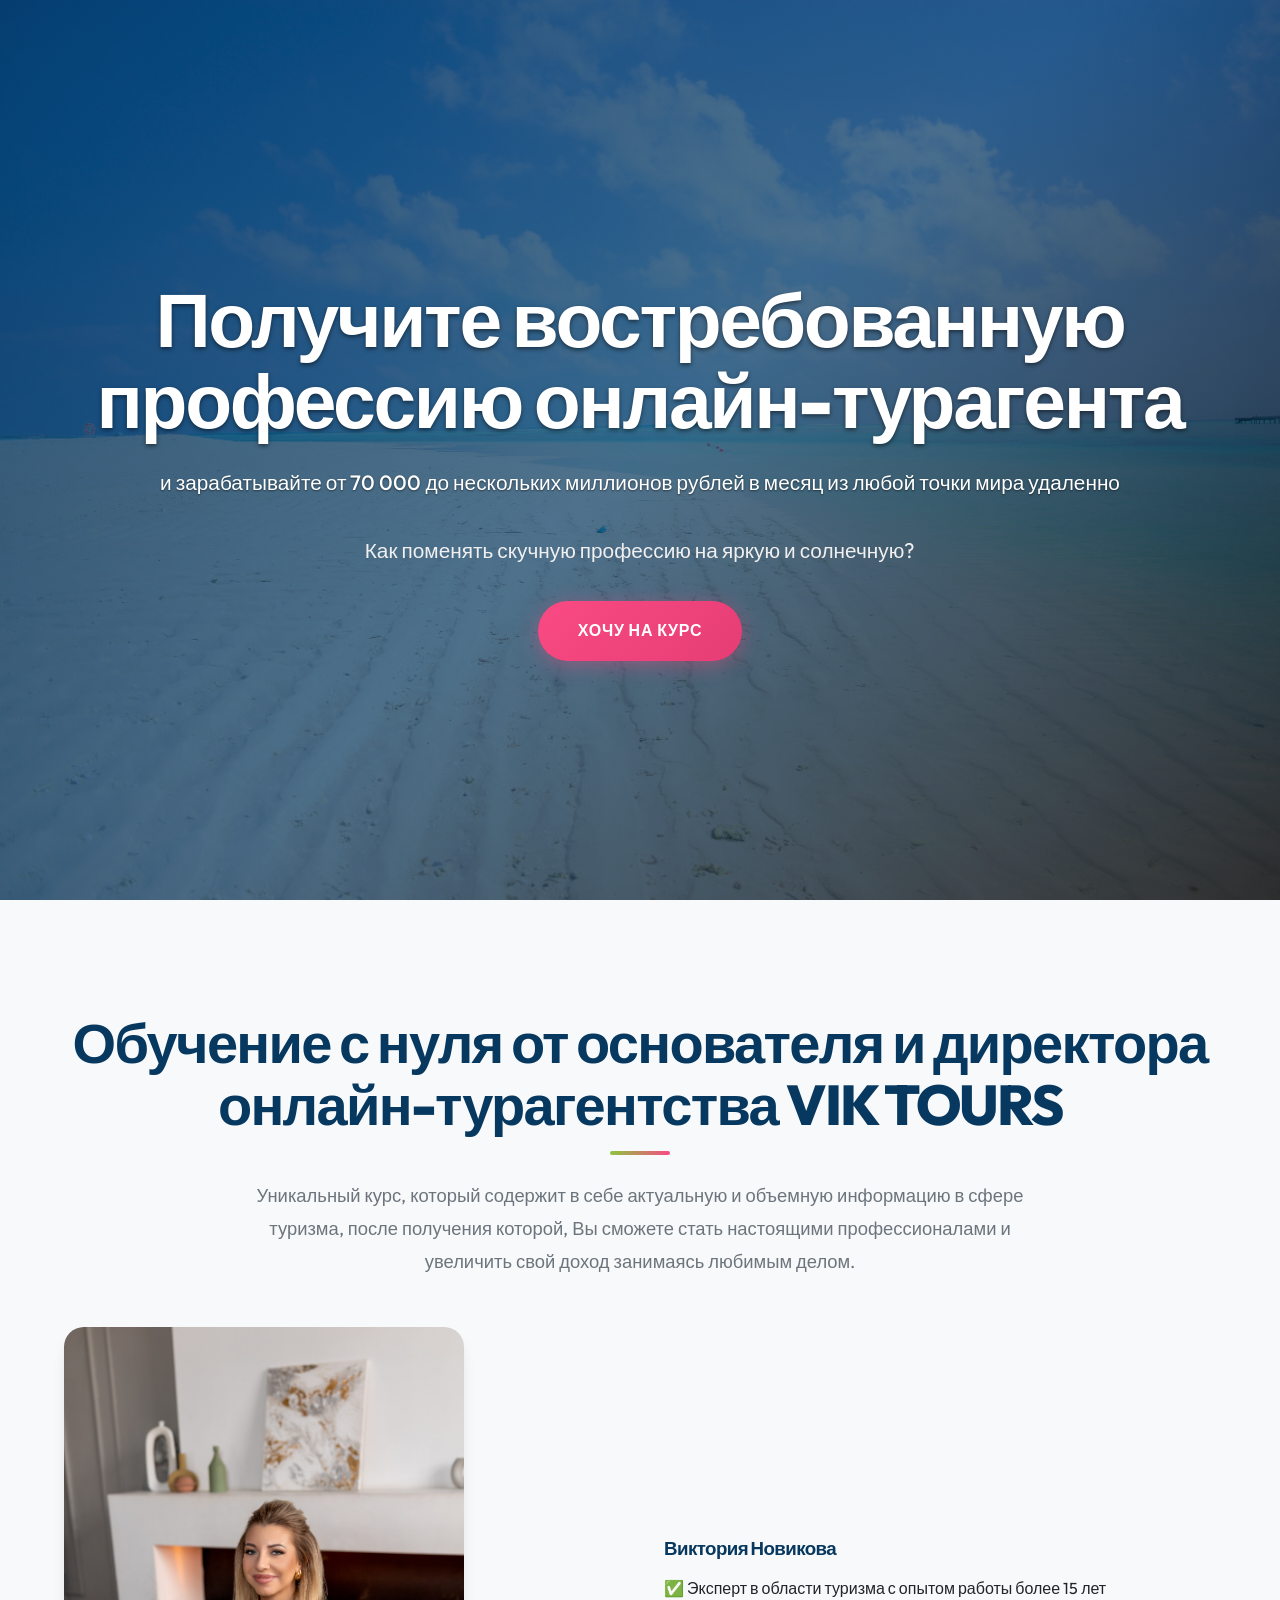
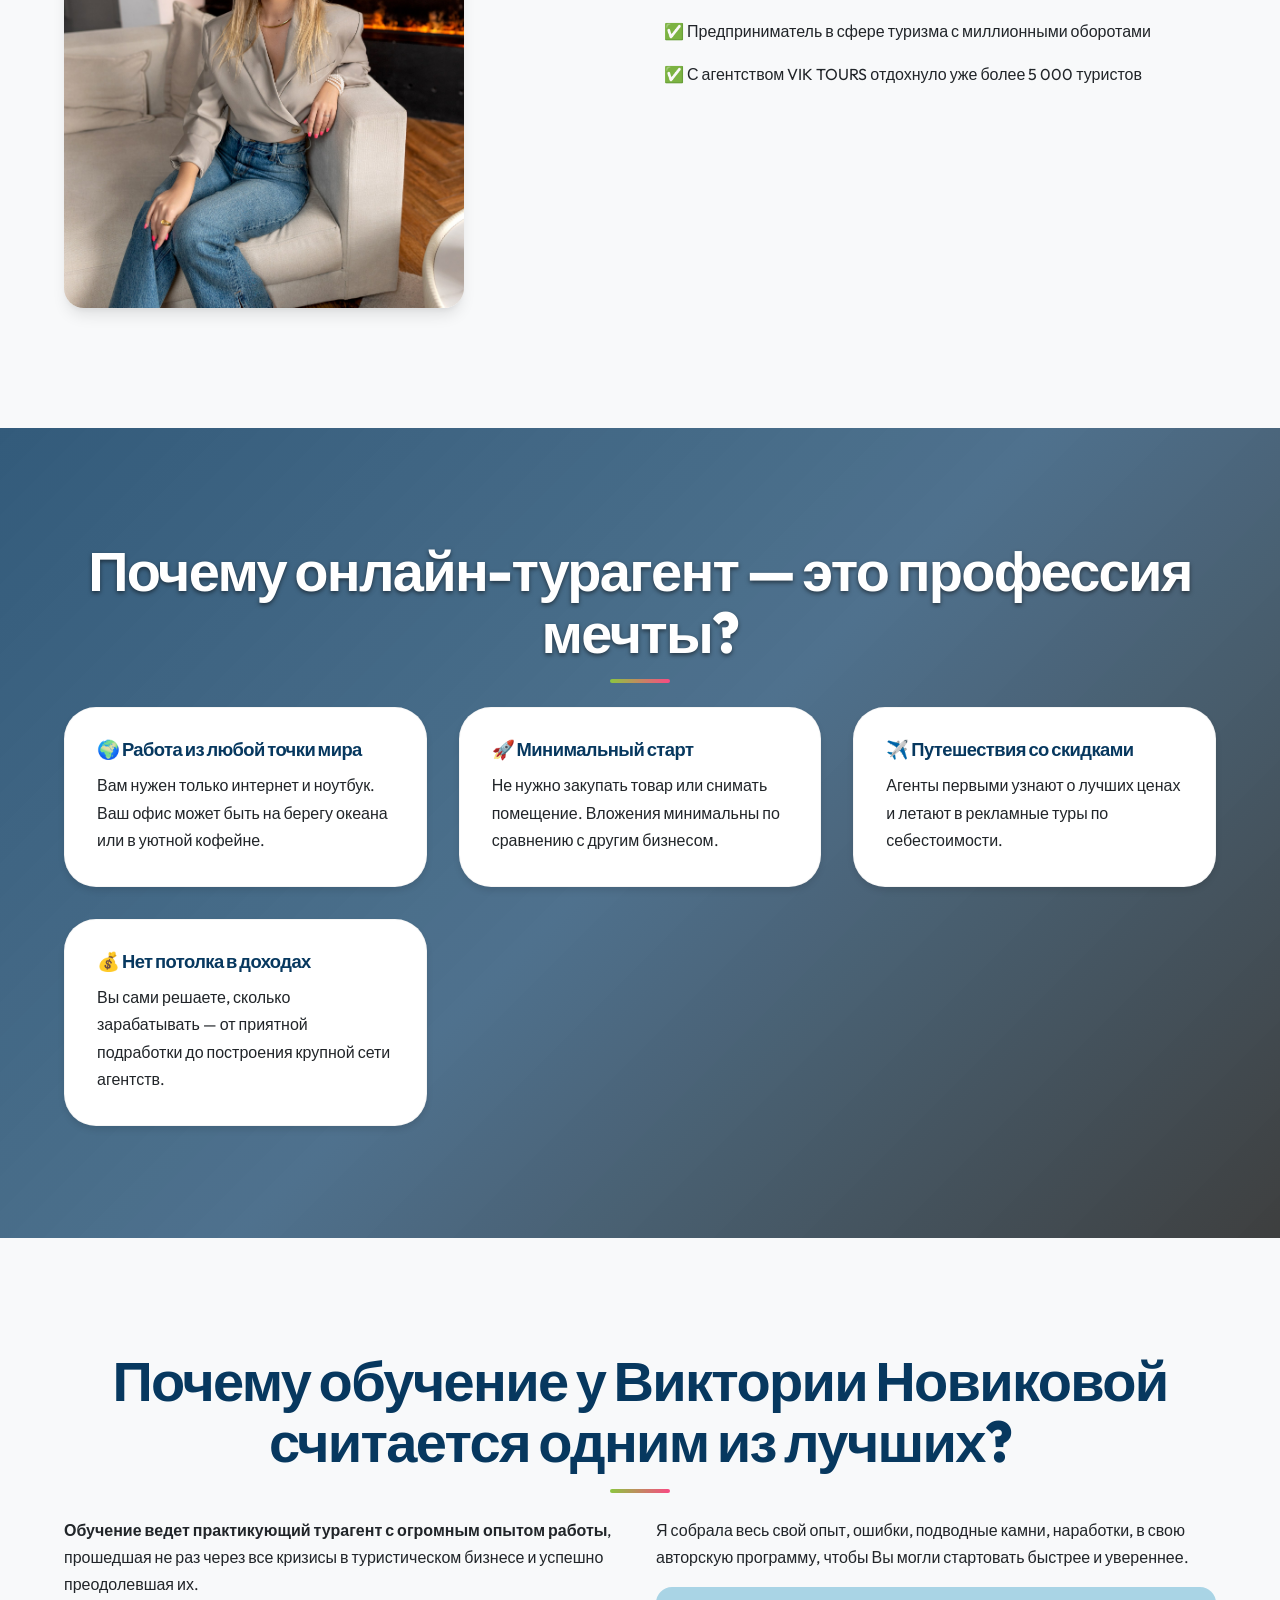
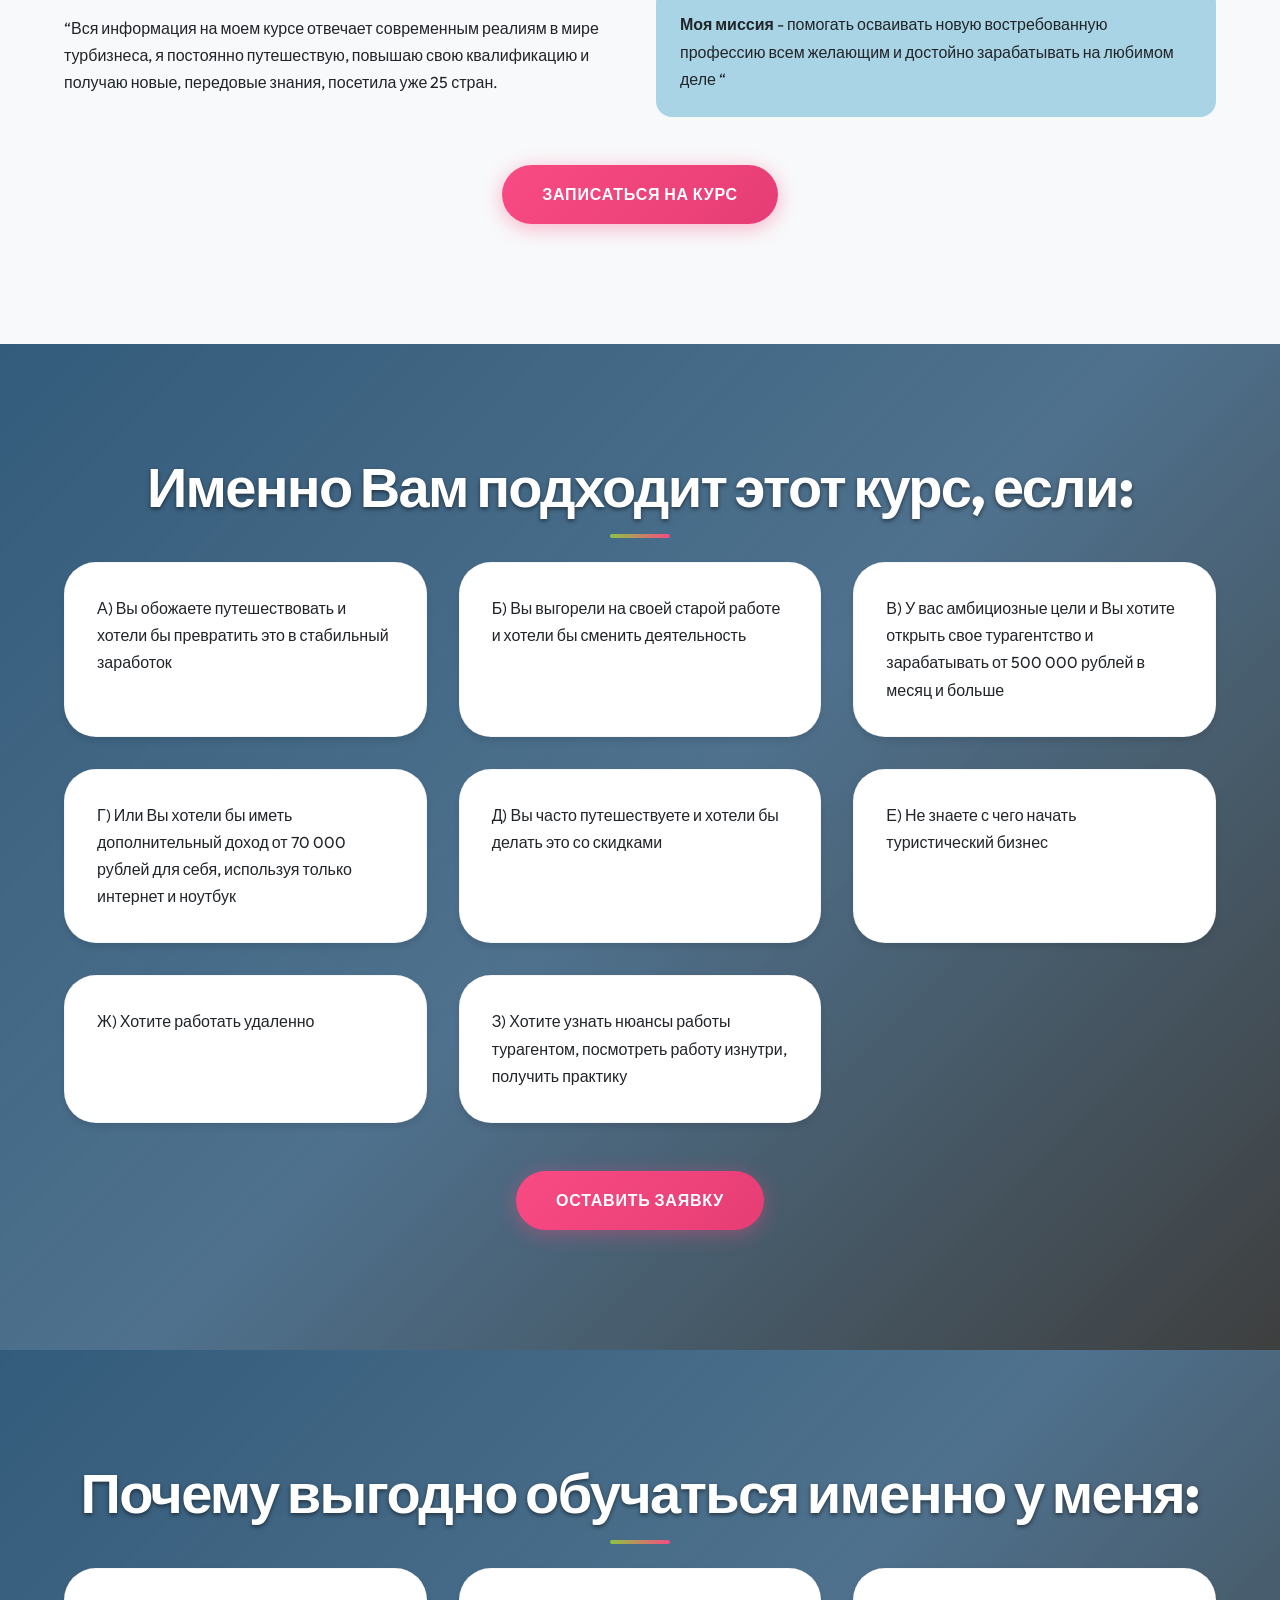
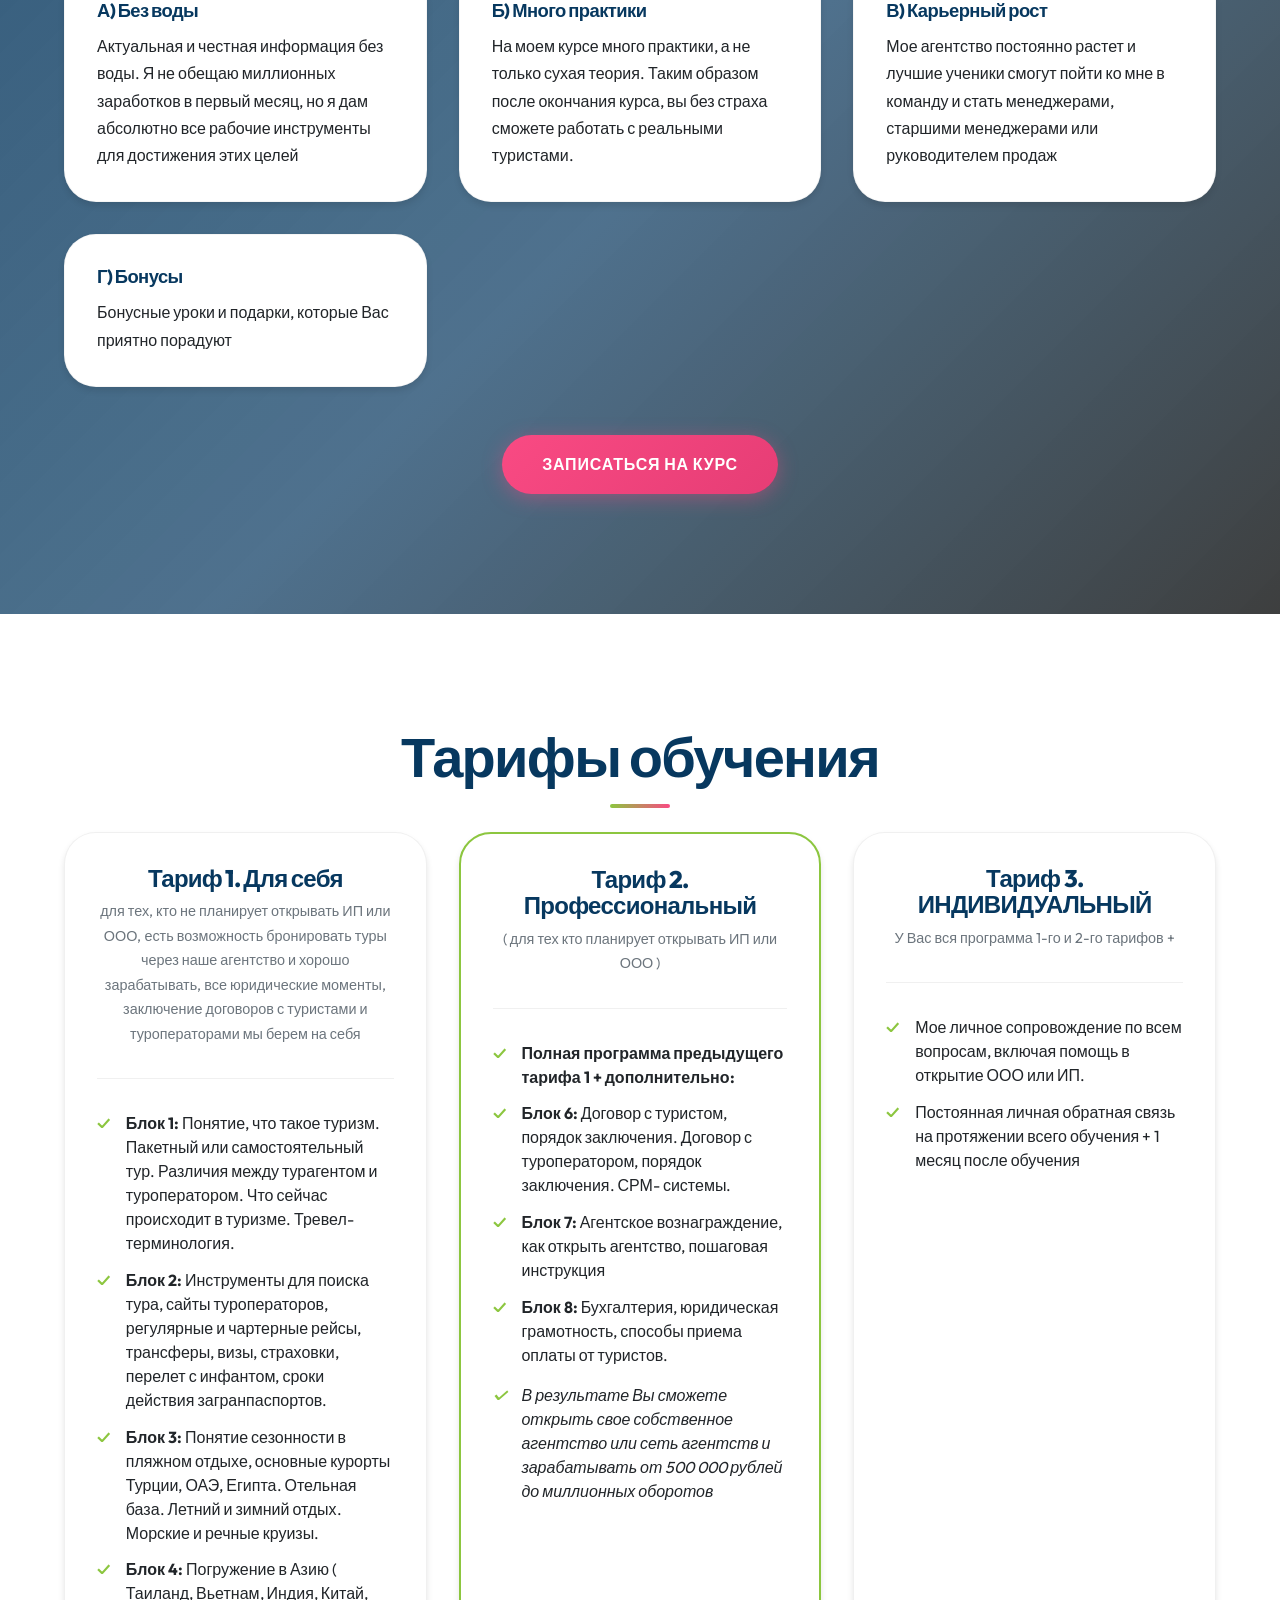
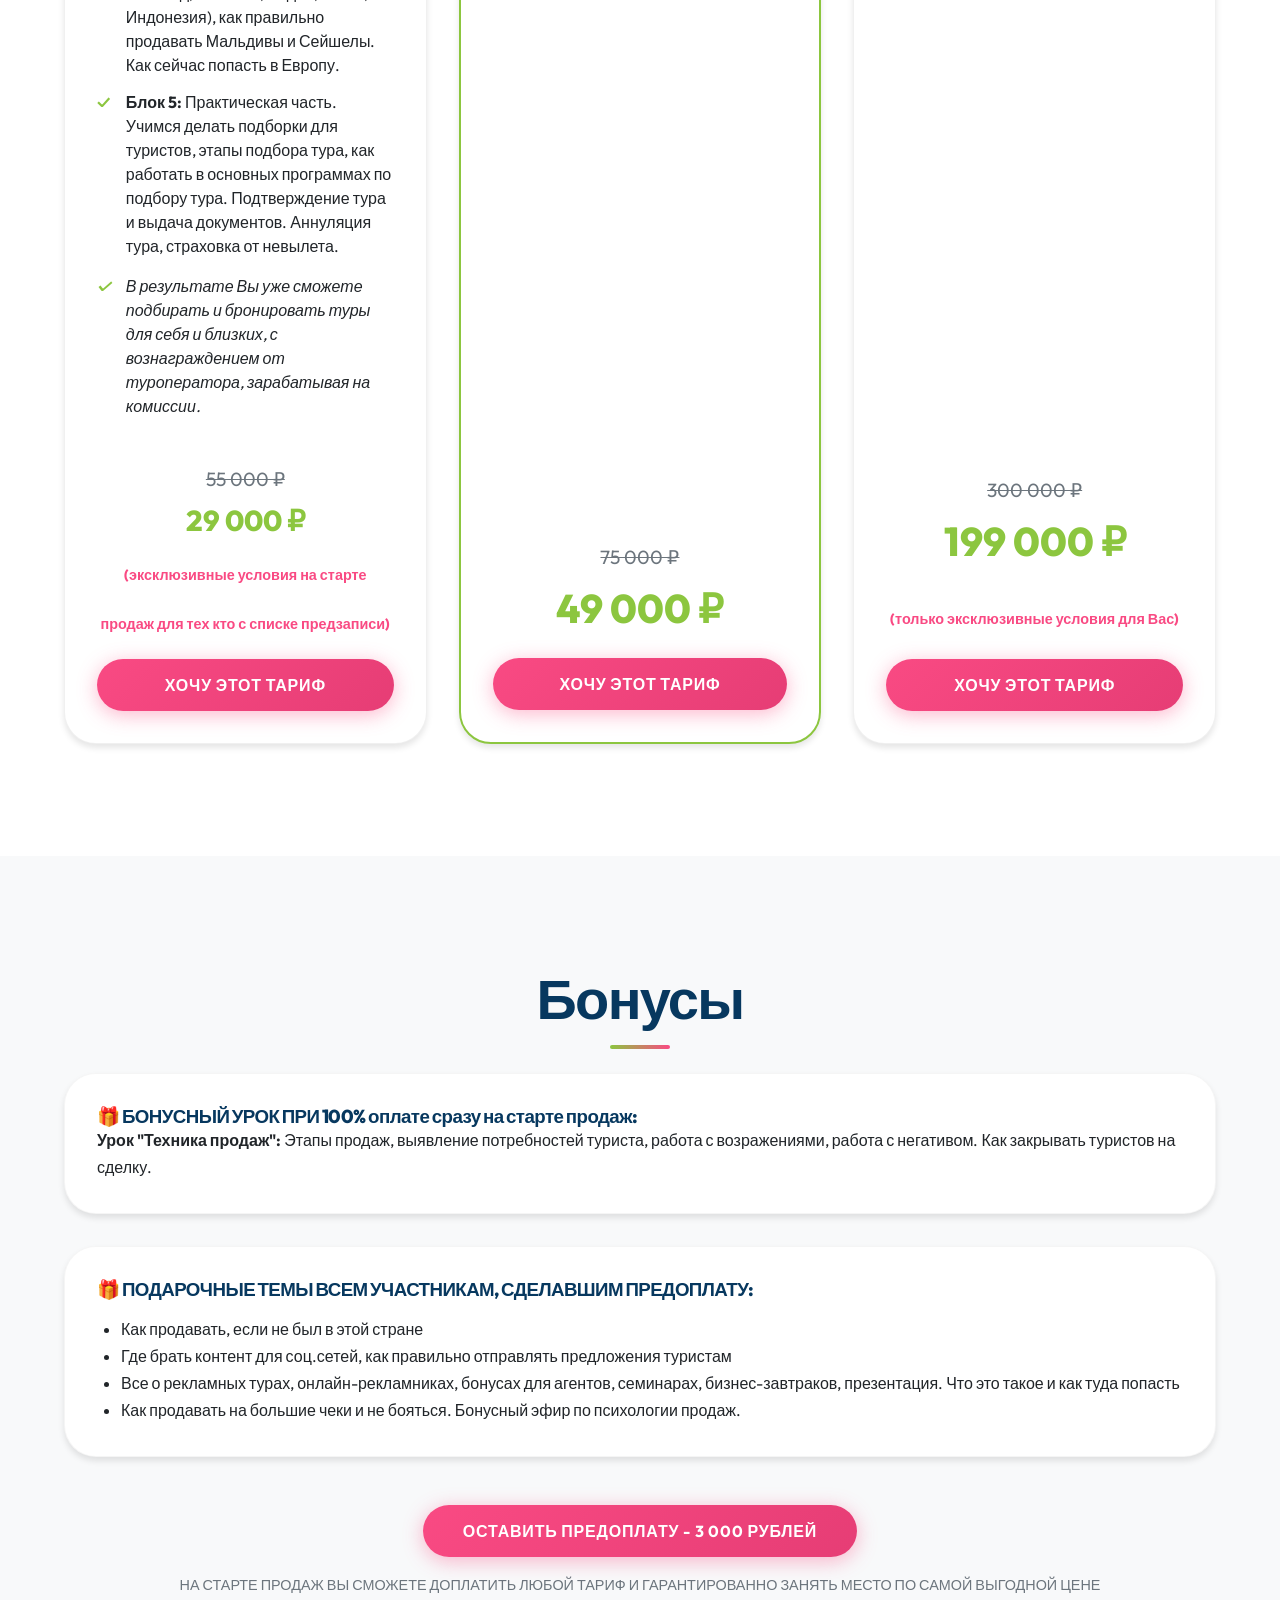
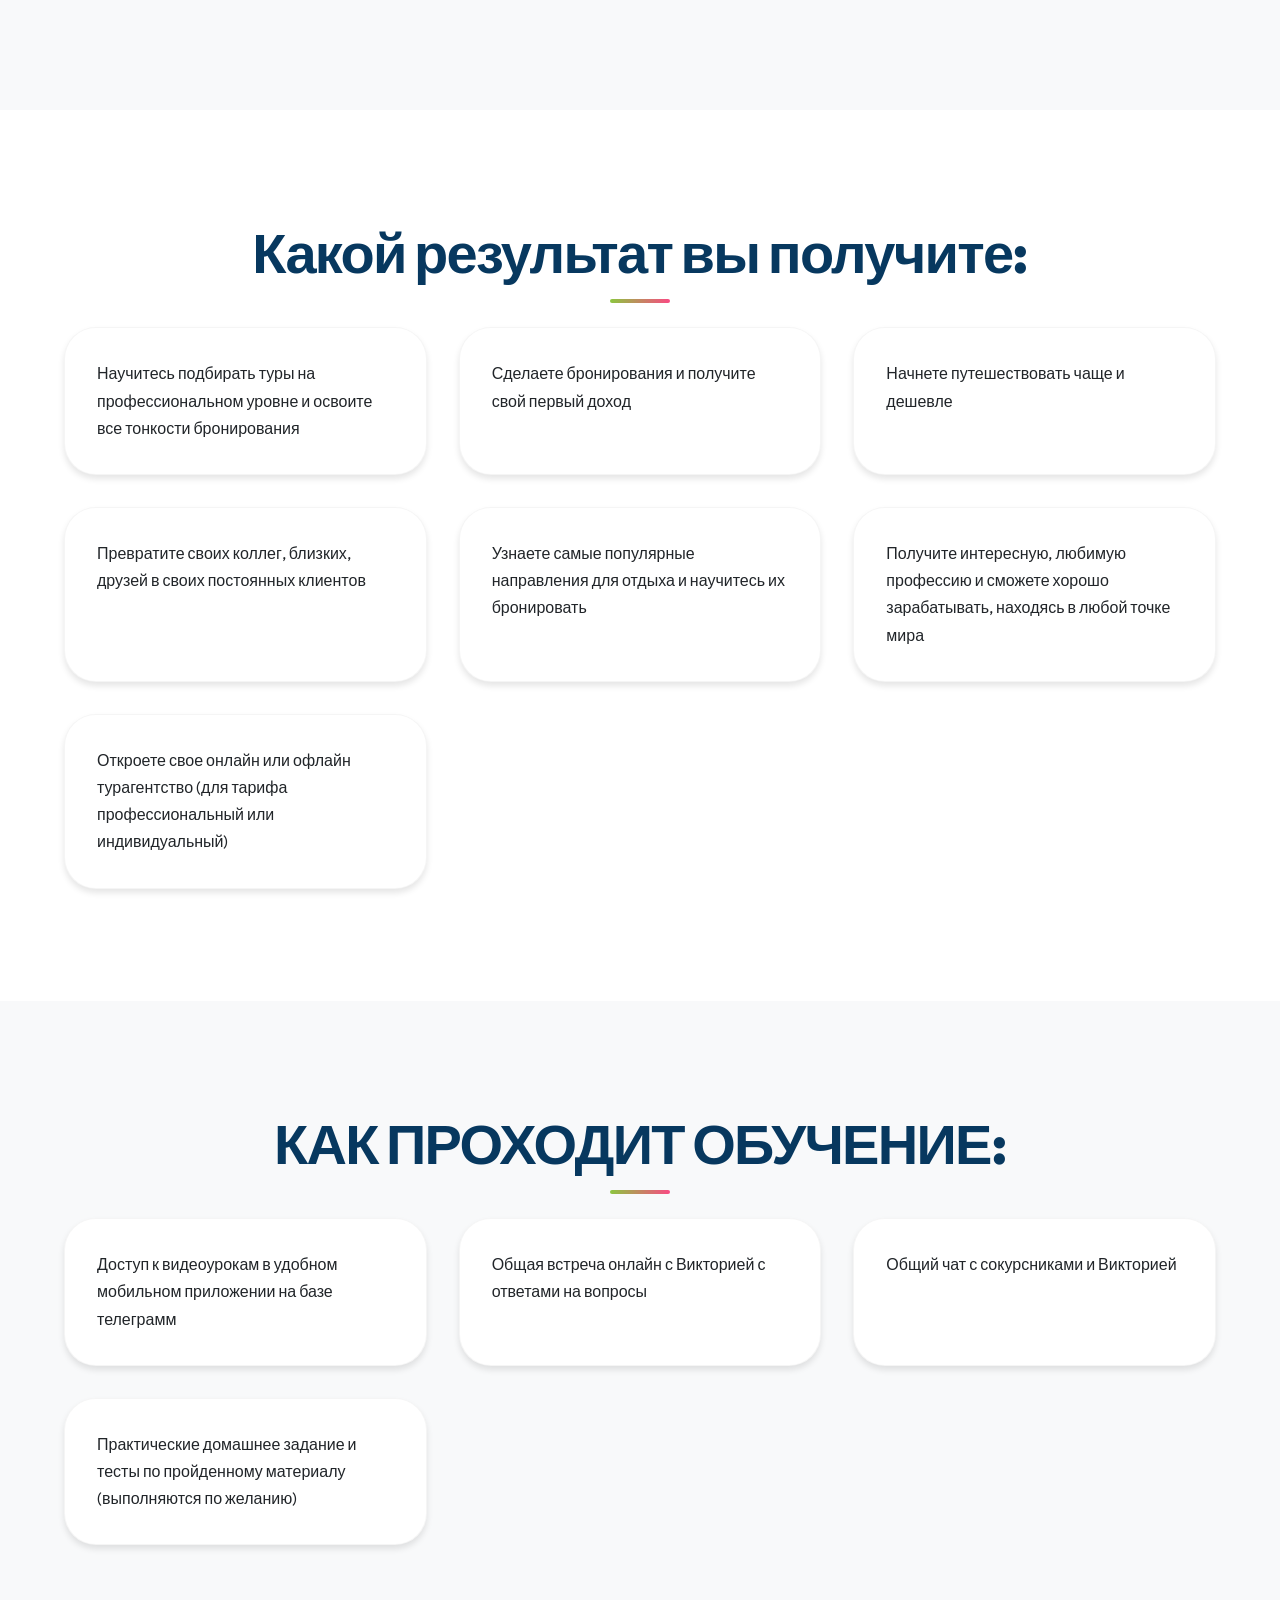
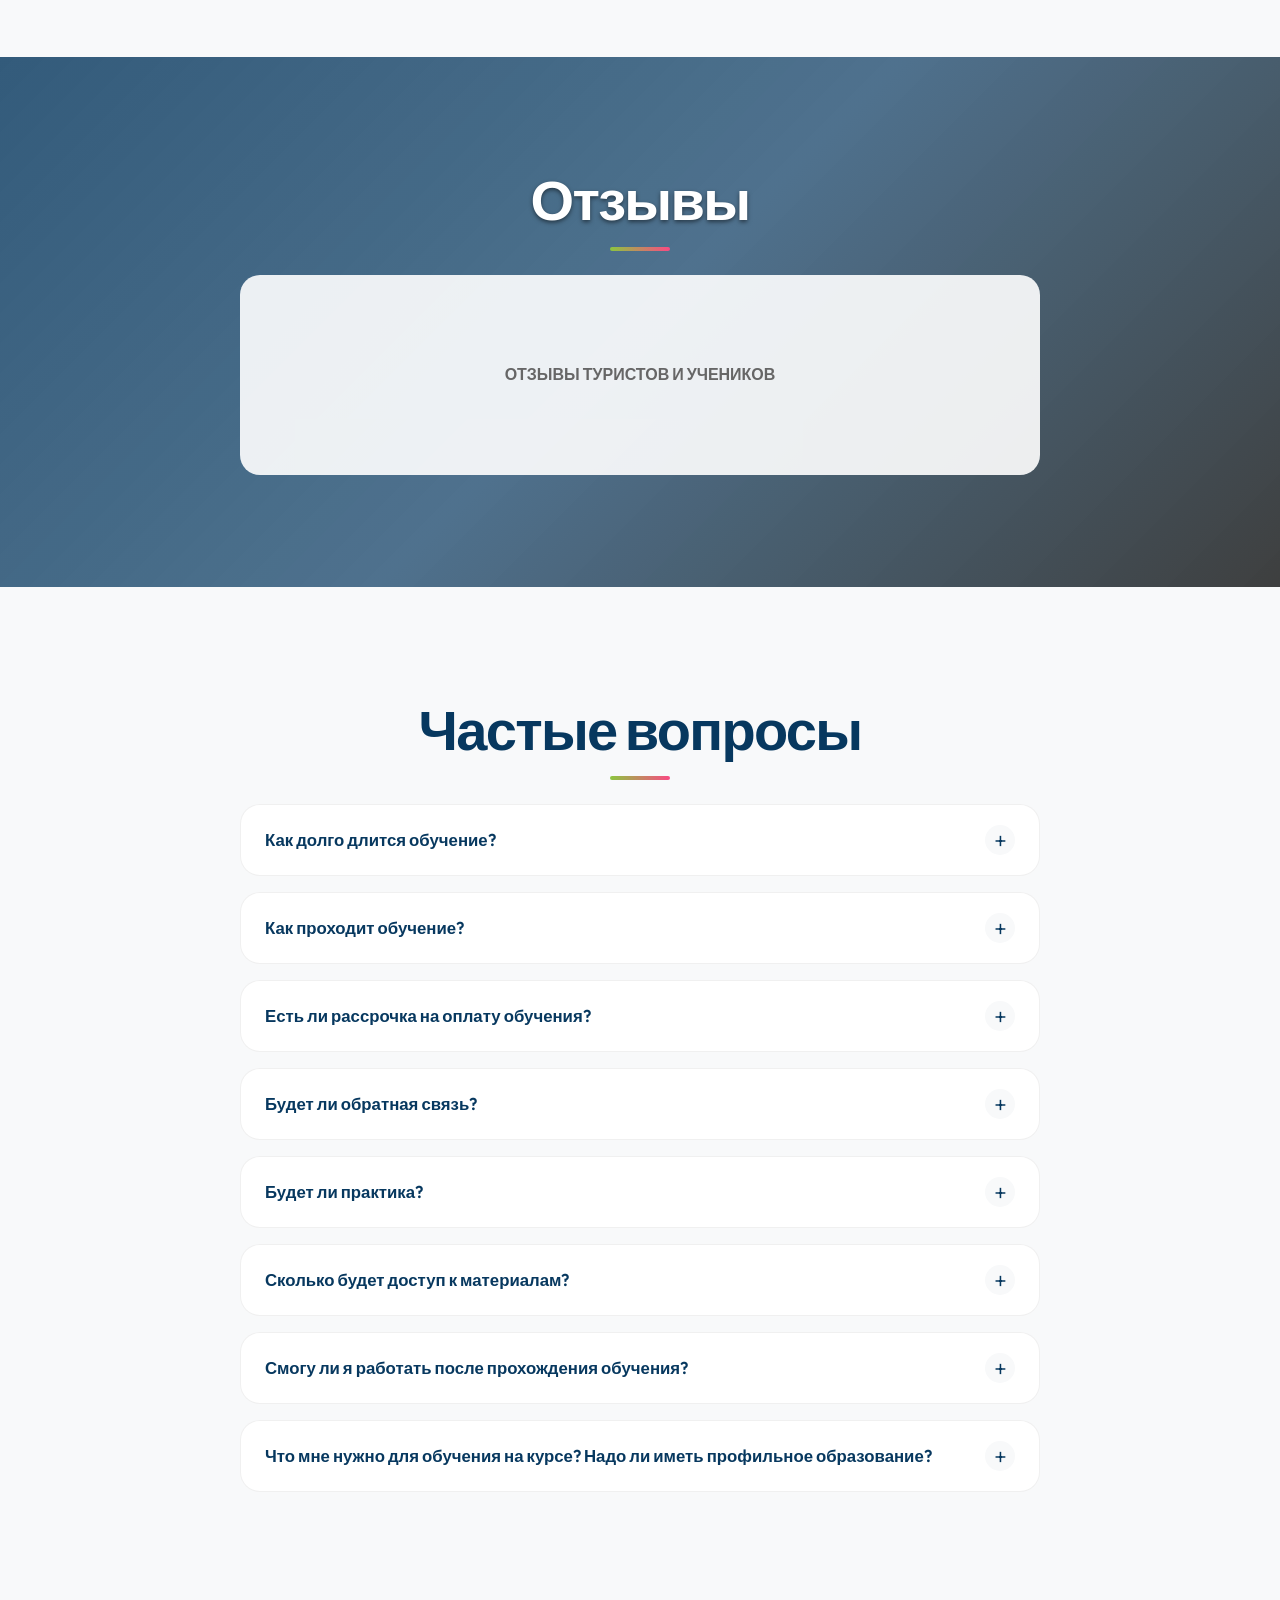
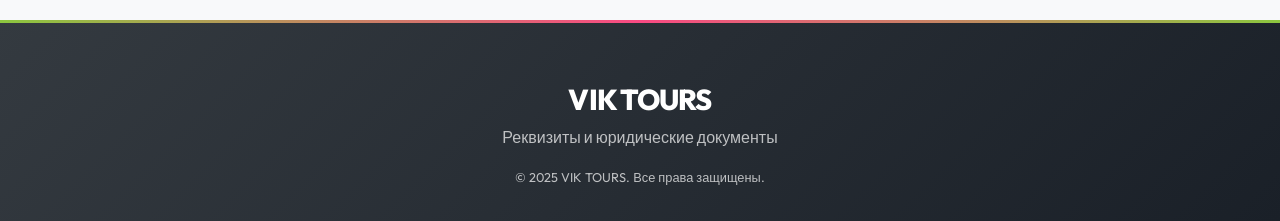
==== commit 87754e83: "Add files via upload" ====
--- a/index.html
+++ b/index.html
@@ -4,9 +4,7 @@
 <head>
     <meta charset="UTF-8">
     <meta name="viewport" content="width=device-width, initial-scale=1.0">
-    <title>Курс Турагента VIK TOURS — Обучение с нуля | Онлайн-профессия мечты</title>
-    <meta name="description"
-        content="Получите востребованную профессию онлайн-турагента и зарабатывайте от 70 000 до нескольких миллионов рублей в месяц. Обучение от основателя VIK TOURS Виктории Новиковой.">
+    <title>Курс Турагента VIK TOURS - Обучение с нуля</title>
     <link rel="preconnect" href="https://fonts.googleapis.com">
     <link rel="preconnect" href="https://fonts.gstatic.com" crossorigin>
     <link href="https://fonts.googleapis.com/css2?family=Outfit:wght@300;400;500;600;700;800;900&display=swap"
@@ -16,88 +14,21 @@
 
 <body>
 
-    <!-- Scroll Progress Bar -->
-    <div class="scroll-progress" id="scrollProgress"></div>
-
-    <!-- Floating Navbar -->
-    <nav class="navbar" id="navbar">
-        <a href="#" class="navbar-logo">VIK TOURS</a>
-        <button class="navbar-burger" id="navBurger" aria-label="Меню">
-            <span></span>
-            <span></span>
-            <span></span>
-        </button>
-        <ul class="navbar-links" id="navLinks">
-            <li><a href="#about">О курсе</a></li>
-            <li><a href="#why">Преимущества</a></li>
-            <li><a href="#pricing">Тарифы</a></li>
-            <li><a href="#cases">Кейсы</a></li>
-            <li><a href="#faq">FAQ</a></li>
-            <li><a href="#pricing" class="navbar-cta">Записаться</a></li>
-        </ul>
-    </nav>
-
     <!-- Block 1: Hero -->
-    <header class="hero hero-bg" id="hero">
-        <div class="particles" id="particles"></div>
+    <header class="hero hero-bg">
         <div class="overlay"></div>
         <div class="container fade-in-up" style="position: relative; z-index: 1;">
-            <div class="badge" style="margin-bottom: 1.5rem;">
-                <span>🔥</span> Набор открыт — места ограничены
-            </div>
-            <h1>Получите востребованную профессию<br>онлайн-турагента</h1>
-            <p style="font-weight: 500;">и зарабатывайте от 70 000 до нескольких миллионов рублей в месяц из любой точки
-                мира удаленно</p>
-            <p class="section-subtitle" style="color: rgba(255,255,255,0.8); margin-bottom: 2rem;">Как поменять скучную
-                профессию на яркую и солнечную?</p>
-            <a href="#pricing" class="btn btn-primary btn-pulse">Хочу на курс</a>
-
-            <div class="hero-stats">
-                <div class="hero-stat">
-                    <span class="stat-number" data-count="15">0</span>
-                    <span class="stat-label">Лет опыта</span>
-                </div>
-                <div class="hero-stat">
-                    <span class="stat-number" data-count="5000">0</span>
-                    <span class="stat-label">Довольных туристов</span>
-                </div>
-                <div class="hero-stat">
-                    <span class="stat-number" data-count="25">0</span>
-                    <span class="stat-label">Стран</span>
-                </div>
-            </div>
+            <h1 style="color: white; text-shadow: 0 2px 4px rgba(0,0,0,0.5);">Получите востребованную профессию
+                онлайн-турагента</h1>
+            <p style="color: white; font-weight: 500; text-shadow: 0 1px 2px rgba(0,0,0,0.5);">и зарабатывайте от 70 000
+                до нескольких миллионов рублей в месяц из любой точки мира удаленно</p>
+            <p class="section-subtitle" style="color: #f0f0f0;">Как поменять скучную профессию на яркую и солнечную?</p>
+            <a href="#pricing" class="btn btn-primary">Хочу на курс</a>
         </div>
     </header>
 
-    <!-- Marquee -->
-    <div class="marquee-wrapper">
-        <div class="marquee-content">
-            <span>✈️ Турция</span>
-            <span>🏝️ Мальдивы</span>
-            <span>🌴 ОАЭ</span>
-            <span>🗺️ Египет</span>
-            <span>🎌 Таиланд</span>
-            <span>🏔️ Вьетнам</span>
-            <span>🌏 Индонезия</span>
-            <span>🇨🇳 Китай</span>
-            <span>🏖️ Сейшелы</span>
-            <span>🌊 Круизы</span>
-            <span>✈️ Турция</span>
-            <span>🏝️ Мальдивы</span>
-            <span>🌴 ОАЭ</span>
-            <span>🗺️ Египет</span>
-            <span>🎌 Таиланд</span>
-            <span>🏔️ Вьетнам</span>
-            <span>🌏 Индонезия</span>
-            <span>🇨🇳 Китай</span>
-            <span>🏖️ Сейшелы</span>
-            <span>🌊 Круизы</span>
-        </div>
-    </div>
-
     <!-- Block 2: About Course & Founder -->
-    <section class="section" id="about">
-        <div class="deco-circle deco-circle-1"></div>
+    <section class="section">
         <div class="container">
             <h2 class="section-title">Обучение с нуля от основателя и директора онлайн-турагентства VIK TOURS</h2>
             <p class="section-subtitle">Уникальный курс, который содержит в себе актуальную и объемную информацию в
@@ -107,22 +38,14 @@
             <div class="founder-section">
                 <div class="founder-image fade-in-up">
                     <img src="images/about.JPEG" alt="Виктория Новикова"
-                        style="width: 100%; max-width: 400px; border-radius: 20px;">
+                        style="width: 100%; max-width: 400px; border-radius: 20px; box-shadow: var(--shadow-lg);">
                 </div>
                 <div class="founder-content fade-in-up delay-100">
                     <h3>Виктория Новикова</h3>
-                    <ul style="list-style: none; margin-top: 1.5rem;">
-                        <li style="margin-bottom: 1.2rem; display: flex; align-items: flex-start; gap: 0.75rem;">
-                            <span style="color: var(--primary-green); font-size: 1.2rem; flex-shrink: 0;">✅</span>
-                            Эксперт в области туризма с опытом работы более 15 лет
-                        </li>
-                        <li style="margin-bottom: 1.2rem; display: flex; align-items: flex-start; gap: 0.75rem;">
-                            <span style="color: var(--primary-green); font-size: 1.2rem; flex-shrink: 0;">✅</span>
-                            Предприниматель в сфере туризма с миллионными оборотами
-                        </li>
-                        <li style="margin-bottom: 1.2rem; display: flex; align-items: flex-start; gap: 0.75rem;">
-                            <span style="color: var(--primary-green); font-size: 1.2rem; flex-shrink: 0;">✅</span>
-                            С агентством VIK TOURS отдохнуло уже более 5 000 туристов
+                    <ul style="list-style: none; margin-top: 1rem;">
+                        <li style="margin-bottom: 1rem;">✅ Эксперт в области туризма с опытом работы более 15 лет</li>
+                        <li style="margin-bottom: 1rem;">✅ Предприниматель в сфере туризма с миллионными оборотами</li>
+                        <li style="margin-bottom: 1rem;">✅ С агентством VIK TOURS отдохнуло уже более 5 000 туристов
                         </li>
                     </ul>
                 </div>
@@ -131,32 +54,28 @@
     </section>
 
     <!-- Block 3: Why Dream Job -->
-    <section class="section bg-image-2 section-dark-overlay" style="position: relative;" id="why">
+    <section class="section bg-image-2" style="position: relative;">
         <div class="overlay"></div>
         <div class="container" style="position: relative; z-index: 1;">
             <h2 class="section-title" style="color: white; text-shadow: 0 2px 4px rgba(0,0,0,0.5);">Почему
                 онлайн-турагент — это профессия мечты?</h2>
             <div class="grid-2">
-                <div class="card card-glass icon-feature fade-in-up">
-                    <span class="feature-icon">🌍</span>
-                    <h4>Работа из любой точки мира</h4>
+                <div class="card fade-in-up">
+                    <h4>🌍 Работа из любой точки мира</h4>
                     <p>Вам нужен только интернет и ноутбук. Ваш офис может быть на берегу океана или в уютной кофейне.
                     </p>
                 </div>
-                <div class="card card-glass icon-feature fade-in-up delay-100">
-                    <span class="feature-icon">🚀</span>
-                    <h4>Минимальный старт</h4>
+                <div class="card fade-in-up delay-100">
+                    <h4>🚀 Минимальный старт</h4>
                     <p>Не нужно закупать товар или снимать помещение. Вложения минимальны по сравнению с другим
                         бизнесом.</p>
                 </div>
-                <div class="card card-glass icon-feature fade-in-up delay-200">
-                    <span class="feature-icon">✈️</span>
-                    <h4>Путешествия со скидками</h4>
+                <div class="card fade-in-up delay-200">
+                    <h4>✈️ Путешествия со скидками</h4>
                     <p>Агенты первыми узнают о лучших ценах и летают в рекламные туры по себестоимости.</p>
                 </div>
-                <div class="card card-glass icon-feature fade-in-up delay-300">
-                    <span class="feature-icon">💰</span>
-                    <h4>Нет потолка в доходах</h4>
+                <div class="card fade-in-up delay-300">
+                    <h4>💰 Нет потолка в доходах</h4>
                     <p>Вы сами решаете, сколько зарабатывать — от приятной подработки до построения крупной сети
                         агентств.</p>
                 </div>
@@ -166,7 +85,6 @@
 
     <!-- Block 4: Why Choose Us -->
     <section class="section">
-        <div class="deco-circle deco-circle-2"></div>
         <div class="container">
             <h2 class="section-title">Почему обучение у Виктории Новиковой считается одним из лучших?</h2>
             <div class="grid-2">
@@ -174,16 +92,17 @@
                     <p style="margin-bottom: 1rem;"><strong>Обучение ведет практикующий турагент с огромным опытом
                             работы</strong>, прошедшая не раз через все кризисы в туристическом бизнесе и успешно
                         преодолевшая их.</p>
-                    <p style="margin-bottom: 1rem;">"Вся информация на моем курсе отвечает современным реалиям в мире
+                    <p style="margin-bottom: 1rem;">“Вся информация на моем курсе отвечает современным реалиям в мире
                         турбизнеса, я постоянно путешествую, повышаю свою квалификацию и получаю новые, передовые
                         знания, посетила уже 25 стран.</p>
                 </div>
                 <div class="fade-in-up delay-100">
                     <p style="margin-bottom: 1rem;">Я собрала весь свой опыт, ошибки, подводные камни, наработки, в свою
                         авторскую программу, чтобы Вы могли стартовать быстрее и увереннее.</p>
-                    <div class="mission-card">
-                        <strong>Моя миссия</strong> — помогать осваивать новую востребованную профессию всем желающим и
-                        достойно зарабатывать на любимом деле "
+                    <div
+                        style="background-color: var(--header-bg-light-blue); padding: 1.5rem; border-radius: 1rem; margin-top: 1rem;">
+                        <strong>Моя миссия</strong> - помогать осваивать новую востребованную профессию всем желающим и
+                        достойно зарабатывать на любимом деле “
                     </div>
                 </div>
             </div>
@@ -194,67 +113,57 @@
     </section>
 
     <!-- Block 5: Is this for you? -->
-    <section class="section bg-image-3 section-dark-overlay" style="position: relative;">
+    <section class="section bg-image-3" style="position: relative;">
         <div class="overlay"></div>
         <div class="container" style="position: relative; z-index: 1;">
             <h2 class="section-title" style="color: white; text-shadow: 0 2px 4px rgba(0,0,0,0.5);">Именно Вам подходит
                 этот курс, если:</h2>
             <div class="grid-3">
-                <div class="card card-glass fade-in-up">Вы обожаете путешествовать и хотели бы превратить это в
-                    стабильный
+                <div class="card fade-in-up">А) Вы обожаете путешествовать и хотели бы превратить это в стабильный
                     заработок</div>
-                <div class="card card-glass fade-in-up delay-100">Вы выгорели на своей старой работе и хотели бы
-                    сменить
+                <div class="card fade-in-up delay-100">Б) Вы выгорели на своей старой работе и хотели бы сменить
                     деятельность</div>
-                <div class="card card-glass fade-in-up delay-200">У вас амбициозные цели и Вы хотите открыть свое
-                    турагентство и
+                <div class="card fade-in-up delay-200">В) У вас амбициозные цели и Вы хотите открыть свое турагентство и
                     зарабатывать от 500 000 рублей в месяц и больше</div>
-                <div class="card card-glass fade-in-up">Вы хотели бы иметь дополнительный доход от 70 000 рублей
-                    для себя,
+                <div class="card fade-in-up">Г) Или Вы хотели бы иметь дополнительный доход от 70 000 рублей для себя,
                     используя только интернет и ноутбук</div>
-                <div class="card card-glass fade-in-up delay-100">Вы часто путешествуете и хотели бы делать это со
-                    скидками
-                </div>
-                <div class="card card-glass fade-in-up delay-200">Не знаете с чего начать туристический бизнес</div>
-                <div class="card card-glass fade-in-up">Хотите работать удаленно</div>
-                <div class="card card-glass fade-in-up delay-100">Хотите узнать нюансы работы турагентом, посмотреть
-                    работу
+                <div class="card fade-in-up delay-100">Д) Вы часто путешествуете и хотели бы делать это со скидками
+                </div>
+                <div class="card fade-in-up delay-200">Е) Не знаете с чего начать туристический бизнес</div>
+                <div class="card fade-in-up">Ж) Хотите работать удаленно</div>
+                <div class="card fade-in-up delay-100">З) Хотите узнать нюансы работы турагентом, посмотреть работу
                     изнутри, получить практику</div>
             </div>
             <div style="text-align: center; margin-top: 3rem;">
-                <a href="#pricing" class="btn btn-primary btn-pulse">Оставить заявку</a>
+                <a href="#pricing" class="btn btn-primary">Оставить заявку</a>
             </div>
         </div>
     </section>
 
     <!-- Block 6: Why Profitable -->
-    <section class="section bg-image-4 section-dark-overlay" style="position: relative;">
+    <section class="section bg-image-4" style="position: relative;">
         <div class="overlay"></div>
         <div class="container" style="position: relative; z-index: 1;">
             <h2 class="section-title" style="color: white; text-shadow: 0 2px 4px rgba(0,0,0,0.5);">Почему выгодно
                 обучаться именно у меня:</h2>
             <div class="grid-2">
-                <div class="card card-glass icon-feature fade-in-up">
-                    <span class="feature-icon">📖</span>
-                    <h4>Без воды</h4>
+                <div class="card fade-in-up">
+                    <h4>А) Без воды</h4>
                     <p>Актуальная и честная информация без воды. Я не обещаю миллионных заработков в первый месяц, но я
                         дам абсолютно все рабочие инструменты для достижения этих целей</p>
                 </div>
-                <div class="card card-glass icon-feature fade-in-up delay-100">
-                    <span class="feature-icon">🎯</span>
-                    <h4>Много практики</h4>
+                <div class="card fade-in-up delay-100">
+                    <h4>Б) Много практики</h4>
                     <p>На моем курсе много практики, а не только сухая теория. Таким образом после окончания курса, вы
                         без страха сможете работать с реальными туристами.</p>
                 </div>
-                <div class="card card-glass icon-feature fade-in-up delay-200">
-                    <span class="feature-icon">📈</span>
-                    <h4>Карьерный рост</h4>
+                <div class="card fade-in-up delay-200">
+                    <h4>В) Карьерный рост</h4>
                     <p>Мое агентство постоянно растет и лучшие ученики смогут пойти ко мне в команду и стать
                         менеджерами, старшими менеджерами или руководителем продаж</p>
                 </div>
-                <div class="card card-glass icon-feature fade-in-up delay-300">
-                    <span class="feature-icon">🎁</span>
-                    <h4>Бонусы</h4>
+                <div class="card fade-in-up delay-300">
+                    <h4>Г) Бонусы</h4>
                     <p>Бонусные уроки и подарки, которые Вас приятно порадуют</p>
                 </div>
             </div>
@@ -268,7 +177,6 @@
     <section id="pricing" class="section" style="background-color: var(--white);">
         <div class="container">
             <h2 class="section-title">Тарифы обучения</h2>
-            <p class="section-subtitle">Выберите подходящий тариф и начните свой путь в мир туризма</p>
             <div class="grid-3">
                 <!-- Tariff 1 -->
                 <div class="card pricing-card fade-in-up">
@@ -297,15 +205,6 @@
                             бронировать туры для себя и близких, с вознаграждением от туроператора, зарабатывая на
                             комиссии.</li>
                     </ul>
-
-                    <!-- NEW: Marketing Block for Tariff 1 -->
-                    <div class="pricing-new-block">
-                        <h5>📱 Маркетинг и поиск первых туристов <span class="new-tag">NEW</span></h5>
-                        <p>Упаковка соцсетей турагента (Instagram, Telegram, ВКонтакте). Как привлекать клиентов без
-                            бюджета. Скрипты ответов на запросы «А сколько стоит?» и «Я подумаю». Как работать с теплой
-                            базой (друзья, родственники) так, чтобы они покупали, а не просили скидку.</p>
-                    </div>
-
                     <div style="text-align: center; margin-top: auto; margin-bottom: 1rem;">
                         <p class="old-price">55 000 ₽</p>
                         <p class="price" style="font-size: 1.8rem;">29 000 ₽ <br><span
@@ -316,7 +215,7 @@
                 </div>
 
                 <!-- Tariff 2 -->
-                <div class="card pricing-card pricing-popular fade-in-up delay-100">
+                <div class="card pricing-card fade-in-up delay-100" style="border: 2px solid var(--primary-green);">
                     <div class="pricing-header">
                         <h3>Тариф 2. Профессиональный</h3>
                         <p style="font-size: 0.9rem; color: var(--text-secondary); margin-bottom: 0.5rem;">( для тех кто
@@ -334,28 +233,11 @@
                             собственное агентство или сеть агентств и зарабатывать от 500 000 рублей до миллионных
                             оборотов</li>
                     </ul>
-
-                    <!-- NEW: Marketing Block for Tariff 2 -->
-                    <div class="pricing-new-block">
-                        <h5>📱 Маркетинг и поиск первых туристов <span class="new-tag">NEW</span></h5>
-                        <p>Упаковка соцсетей турагента (Instagram, Telegram, ВКонтакте). Как привлекать клиентов без
-                            бюджета. Скрипты ответов на запросы «А сколько стоит?» и «Я подумаю». Как работать с теплой
-                            базой (друзья, родственники) так, чтобы они покупали, а не просили скидку.</p>
-                    </div>
-
-                    <!-- NEW: VIP Block for Tariff 2 -->
-                    <div class="pricing-new-block">
-                        <h5>👑 VIP-туризм и сложные продукты <span class="new-tag">NEW</span></h5>
-                        <p>Как работать с премиум-сегментом. Доступ к закрытым консьерж-сервисам. Особенности
-                            бронирования частных джетов и вилл.</p>
-                    </div>
-
                     <div style="text-align: center; margin-top: auto; margin-bottom: 1rem;">
                         <p class="old-price">75 000 ₽</p>
                         <p class="price">49 000 ₽</p>
                     </div>
-                    <button class="btn btn-primary btn-pulse" onclick="alert('Заявка на Тариф 2')">Хочу этот
-                        тариф</button>
+                    <button class="btn btn-primary" onclick="alert('Заявка на Тариф 2')">Хочу этот тариф</button>
                 </div>
 
                 <!-- Tariff 3 -->
@@ -380,23 +262,18 @@
             </div>
     </section>
 
-    <!-- Block 10: Bonuses (Enhanced) -->
+    <!-- Block 10: Bonuses -->
     <section class="section">
         <div class="container">
-            <h2 class="section-title">Секретные бонусы от Топ-преподавателя</h2>
-            <p class="section-subtitle">Эксклюзивные материалы и связи, которые нельзя просто нагуглить</p>
-
-            <div class="bonus-card fade-in-up">
-                <span class="bonus-icon">🎁</span>
-                <h3>БОНУСНЫЙ УРОК ПРИ 100% оплате сразу на старте продаж:</h3>
+            <h2 class="section-title">Бонусы</h2>
+            <div class="card fade-in-up" style="margin-bottom: 2rem;">
+                <h3>🎁 БОНУСНЫЙ УРОК ПРИ 100% оплате сразу на старте продаж:</h3>
                 <p><strong>Урок "Техника продаж":</strong> Этапы продаж, выявление потребностей туриста, работа с
                     возражениями, работа с негативом. Как закрывать туристов на сделку.</p>
             </div>
-
-            <div class="bonus-card fade-in-up delay-100">
-                <span class="bonus-icon">🎁</span>
-                <h3>ПОДАРОЧНЫЕ ТЕМЫ ВСЕМ УЧАСТНИКАМ, СДЕЛАВШИМ ПРЕДОПЛАТУ:</h3>
-                <ul style="margin-left: 1.5rem; margin-top: 1rem; color: var(--text-secondary);">
+            <div class="card fade-in-up delay-100">
+                <h3>🎁 ПОДАРОЧНЫЕ ТЕМЫ ВСЕМ УЧАСТНИКАМ, СДЕЛАВШИМ ПРЕДОПЛАТУ:</h3>
+                <ul style="margin-left: 1.5rem; margin-top: 1rem;">
                     <li>Как продавать, если не был в этой стране</li>
                     <li>Где брать контент для соц.сетей, как правильно отправлять предложения туристам</li>
                     <li>Все о рекламных турах, онлайн-рекламниках, бонусах для агентов, семинарах, бизнес-завтраков,
@@ -404,32 +281,8 @@
                     <li>Как продавать на большие чеки и не бояться. Бонусный эфир по психологии продаж.</li>
                 </ul>
             </div>
-
-            <!-- NEW: Enhanced Exclusive Bonuses -->
-            <div class="bonus-card fade-in-up delay-200">
-                <span class="bonus-icon">🔐</span>
-                <h3>Моя личная база проверенных DMC</h3>
-                <p>Личная база проверенных DMC (принимающих компаний) и контакты топ-менеджеров отелей в ОАЭ, Турции и
-                    на Мальдивах — для решения сложных вопросов туристов напрямую.</p>
-            </div>
-
-            <div class="bonus-card fade-in-up delay-300">
-                <span class="bonus-icon">✈️</span>
-                <h3>Гайд: Как попадать в закрытые FAM-trips</h3>
-                <p>Как легально попадать в закрытые рекламные туры (FAM-trips) бесплатно или за копейки, даже если у вас
-                    пока мало бронирований.</p>
-            </div>
-
-            <div class="bonus-card fade-in-up delay-400">
-                <span class="bonus-icon">⚖️</span>
-                <h3>«Юридическая аптечка турагента»</h3>
-                <p>Шаблоны ответов на претензии туристов (задержка рейса, овербукинг, клопы в номере) — готовые
-                    формулировки, которые защитят вашу репутацию.</p>
-            </div>
-
             <div style="text-align: center; margin-top: 3rem;">
-                <button class="btn btn-primary btn-pulse" onclick="alert('Оставить предоплату')">Оставить предоплату — 3
-                    000
+                <button class="btn btn-primary" onclick="alert('Оставить предоплату')">Оставить предоплату - 3 000
                     рублей</button>
                 <p style="margin-top: 1rem; font-size: 0.9rem; color: var(--text-secondary);">НА СТАРТЕ ПРОДАЖ ВЫ
                     СМОЖЕТЕ ДОПЛАТИТЬ ЛЮБОЙ ТАРИФ И ГАРАНТИРОВАННО ЗАНЯТЬ МЕСТО ПО САМОЙ ВЫГОДНОЙ ЦЕНЕ</p>
@@ -441,24 +294,6 @@
     <section class="section" style="background-color: var(--white);">
         <div class="container">
             <h2 class="section-title">Какой результат вы получите:</h2>
-            <div class="counter-grid" style="margin-bottom: 3rem;">
-                <div class="counter-item fade-in-up">
-                    <span class="counter-number" data-count="70000">0</span>
-                    <span class="counter-label">₽ минимальный доход</span>
-                </div>
-                <div class="counter-item fade-in-up delay-100">
-                    <span class="counter-number" data-count="6">0</span>
-                    <span class="counter-label">недель обучения</span>
-                </div>
-                <div class="counter-item fade-in-up delay-200">
-                    <span class="counter-number" data-count="25">0</span>
-                    <span class="counter-label">направлений</span>
-                </div>
-                <div class="counter-item fade-in-up delay-300">
-                    <span class="counter-number" data-count="100">0</span>
-                    <span class="counter-label">% практика</span>
-                </div>
-            </div>
             <div class="grid-3">
                 <div class="card fade-in-up">Научитесь подбирать туры на профессиональном уровне и освоите все тонкости
                     бронирования</div>
@@ -475,121 +310,41 @@
         </div>
     </section>
 
-    <!-- Block 11: How it works — TIMELINE -->
+    <!-- Block 11: How it works -->
     <section class="section">
         <div class="container">
             <h2 class="section-title">КАК ПРОХОДИТ ОБУЧЕНИЕ:</h2>
-            <div class="timeline">
-                <div class="timeline-item fade-in-up">
-                    <div class="timeline-dot">1</div>
-                    <div class="timeline-content">
-                        <p>Доступ к видеоурокам в удобном мобильном приложении на базе телеграмм</p>
-                    </div>
-                </div>
-                <div class="timeline-item fade-in-up delay-100">
-                    <div class="timeline-dot">2</div>
-                    <div class="timeline-content">
-                        <p>Общая встреча онлайн с Викторией с ответами на вопросы</p>
-                    </div>
-                </div>
-                <div class="timeline-item fade-in-up delay-200">
-                    <div class="timeline-dot">3</div>
-                    <div class="timeline-content">
-                        <p>Общий чат с сокурсниками и Викторией</p>
-                    </div>
-                </div>
-                <div class="timeline-item fade-in-up delay-300">
-                    <div class="timeline-dot">4</div>
-                    <div class="timeline-content">
-                        <p>Практические домашнее задание и тесты по пройденному материалу (выполняются по желанию)</p>
-                    </div>
-                </div>
-            </div>
-        </div>
-    </section>
-
-    <!-- Block 12: Cases (formerly Reviews) -->
-    <section class="section bg-image-5 section-dark-overlay" style="position: relative;" id="cases">
+            <div class="grid-2">
+                <div class="card fade-in-up">
+                    <p>Доступ к видеоурокам в удобном мобильном приложении на базе телеграмм</p>
+                </div>
+                <div class="card fade-in-up delay-100">
+                    <p>Общая встреча онлайн с Викторией с ответами на вопросы</p>
+                </div>
+                <div class="card fade-in-up delay-200">
+                    <p>Общий чат с сокурсниками и Викторией</p>
+                </div>
+                <div class="card fade-in-up delay-300">
+                    <p>Практические домашнее задание и тесты по пройденному материалу (выполняются по желанию)</p>
+                </div>
+            </div>
+        </div>
+    </section>
+
+    <!-- Block 12: Reviews -->
+    <section class="section bg-image-5" style="position: relative;">
         <div class="overlay"></div>
         <div class="container" style="position: relative; z-index: 1;">
-            <h2 class="section-title" style="color: white; text-shadow: 0 2px 4px rgba(0,0,0,0.5);">Кейсы моих учеников
-            </h2>
-            <p class="section-subtitle" style="color: rgba(255,255,255,0.7);">Реальные истории трансформации</p>
-
-            <div class="grid-2" style="margin-bottom: 3rem;">
-                <!-- Case 1 -->
-                <div class="case-card fade-in-up">
-                    <span class="case-label">Ученик 1</span>
-                    <div class="case-journey">
-                        <div class="case-point case-point-a">
-                            <h5>Точка А</h5>
-                            <p>Мама в декрете, доход 0</p>
-                        </div>
-                        <span class="case-arrow">→</span>
-                        <div class="case-point case-point-b">
-                            <h5>Точка Б</h5>
-                            <p>Заработала 120 000 руб. в первый месяц, отправив 4 семьи в Турцию</p>
-                        </div>
-                    </div>
-                </div>
-
-                <!-- Case 2 -->
-                <div class="case-card fade-in-up delay-100">
-                    <span class="case-label">Ученик 2</span>
-                    <div class="case-journey">
-                        <div class="case-point case-point-a">
-                            <h5>Точка А</h5>
-                            <p>Выгоревший офисный сотрудник</p>
-                        </div>
-                        <span class="case-arrow">→</span>
-                        <div class="case-point case-point-b">
-                            <h5>Точка Б</h5>
-                            <p>Открыл свое ИП, оборот агентства 3 млн руб/мес, работает с Бали</p>
-                        </div>
-                    </div>
-                </div>
-            </div>
-
-            <!-- Original reviews placeholder -->
-            <div
-                style="background: rgba(255,255,255,0.9); border-radius: var(--radius-xl); padding: 2rem; max-width: 800px; margin: 0 auto; text-align: center;">
-                <p style="color: var(--text-dark); font-weight: 600;">ОТЗЫВЫ ТУРИСТОВ И УЧЕНИКОВ</p>
-            </div>
-        </div>
-    </section>
-
-    <!-- NEW: Partnership Section -->
-    <section class="section partnership-section" id="partnership">
-        <div class="partnership-content">
-            <h2 class="section-title" style="color: white; text-shadow: none;">Лучших забираю в семью VIK TOURS</h2>
-            <p>Я не просто обучаю, я ищу таланты. Выпускники, сдавшие итоговое тестирование на отлично, получают
-                возможность заключить субагентский договор с VIK TOURS на специальных условиях (повышенная комиссия с
-                первого дня) или получить оффер на позицию менеджера в мою команду. Моя репутация и договоры с
-                туроператорами будут работать на вас!</p>
-
-            <div class="partnership-highlights">
-                <div class="partnership-highlight fade-in-up">
-                    <span class="highlight-icon">📄</span>
-                    <p>Субагентский договор на спецусловиях</p>
-                </div>
-                <div class="partnership-highlight fade-in-up delay-100">
-                    <span class="highlight-icon">💎</span>
-                    <p>Повышенная комиссия с первого дня</p>
-                </div>
-                <div class="partnership-highlight fade-in-up delay-200">
-                    <span class="highlight-icon">🤝</span>
-                    <p>Оффер в команду VIK TOURS</p>
-                </div>
-            </div>
-
-            <div style="margin-top: 3rem;">
-                <a href="#pricing" class="btn btn-green">Хочу в команду</a>
+            <h2 class="section-title" style="color: white; text-shadow: 0 2px 4px rgba(0,0,0,0.5);">Отзывы</h2>
+            <div class="founder-img-placeholder"
+                style="height: 200px; max-width: 800px; background-color: rgba(255,255,255,0.9);">
+                ОТЗЫВЫ ТУРИСТОВ И УЧЕНИКОВ
             </div>
         </div>
     </section>
 
     <!-- Block 13: FAQ -->
-    <section class="section" id="faq">
+    <section class="section">
         <div class="container">
             <h2 class="section-title">Частые вопросы</h2>
             <div style="max-width: 800px; margin: 0 auto;">
@@ -650,31 +405,6 @@
                         турагента, обучим продажам с нуля и другим аспектам работы менеджера по туризму.
                     </div>
                 </div>
-
-                <!-- NEW FAQ Item -->
-                <div class="accordion-item fade-in-up">
-                    <button class="accordion-header">А не поздно ли заходить в туризм? Сейчас же санкции, закрытые
-                        границы и дорогие перелеты? <span>+</span></button>
-                    <div class="accordion-content">
-                        Именно сейчас — золотое время. Самостоятельное бронирование усложнилось (не работают российские
-                        карты за рубежом, нет прямых рейсов на многих направлениях). Люди боятся летать сами и массово
-                        возвращаются к турагентам за безопасностью и экспертностью. Чеки выросли, а значит, выросла и
-                        ваша комиссия с каждого тура.
-                    </div>
-                </div>
-            </div>
-        </div>
-    </section>
-
-    <!-- NEW: Lead Magnet Bottom Section -->
-    <section class="section" style="background-color: var(--white);">
-        <div class="container">
-            <div class="lead-magnet-bottom fade-in-up">
-                <span style="font-size: 3rem; display: block; margin-bottom: 1rem;">📋</span>
-                <h3>Еще сомневаетесь, подойдет ли вам профессия онлайн-турагента?</h3>
-                <p>Скачайте мой бесплатный авторский чек-лист <strong>«5 фатальных ошибок новичка в туризме, которые
-                        лишают денег»</strong> и пройдите короткий тест на предрасположенность к профессии.</p>
-                <button class="btn btn-green btn-pulse" onclick="alert('Скачать чек-лист')">Скачать бесплатно</button>
             </div>
         </div>
     </section>
@@ -682,109 +412,26 @@
     <!-- Block 14: Footer -->
     <footer>
         <div class="container">
-            <h3 style="margin-bottom: 0.5rem;">VIK TOURS</h3>
-            <p style="margin-bottom: 1rem;">Академия онлайн-турагентов</p>
-            <div class="footer-links">
-                <a href="#about">О курсе</a>
-                <a href="#pricing">Тарифы</a>
-                <a href="#cases">Кейсы</a>
-                <a href="#faq">FAQ</a>
-            </div>
+            <h3>VIK TOURS</h3>
             <p>Реквизиты и юридические документы</p>
             <p style="margin-top: 1rem; font-size: 0.8rem;">&copy; 2025 VIK TOURS. Все права защищены.</p>
         </div>
     </footer>
 
-    <!-- Lead Magnet Popup -->
-    <div class="lead-magnet-overlay" id="leadMagnet">
-        <div class="lead-magnet-popup">
-            <button class="lead-magnet-close" id="leadMagnetClose">&times;</button>
-            <span class="lead-magnet-icon">🎯</span>
-            <h3>Подождите! У нас есть подарок</h3>
-            <p>Скачайте бесплатный чек-лист <strong>«5 фатальных ошибок новичка в туризме, которые лишают
-                    денег»</strong> и пройдите тест на предрасположенность к профессии.</p>
-            <button class="btn btn-green"
-                onclick="alert('Скачать чек-лист'); document.getElementById('leadMagnet').classList.remove('active');">Скачать
-                бесплатно</button>
-        </div>
-    </div>
-
     <script>
-        // ====== SCROLL PROGRESS BAR ======
-        window.addEventListener('scroll', () => {
-            const scrollTop = window.scrollY;
-            const docHeight = document.documentElement.scrollHeight - window.innerHeight;
-            const scrollPercent = (scrollTop / docHeight) * 100;
-            document.getElementById('scrollProgress').style.width = scrollPercent + '%';
-        });
-
-        // ====== NAVBAR SCROLL EFFECT ======
-        const navbar = document.getElementById('navbar');
-        window.addEventListener('scroll', () => {
-            if (window.scrollY > 100) {
-                navbar.classList.add('scrolled');
-            } else {
-                navbar.classList.remove('scrolled');
-            }
-        });
-
-        // ====== MOBILE BURGER ======
-        const burger = document.getElementById('navBurger');
-        const navLinks = document.getElementById('navLinks');
-        burger.addEventListener('click', () => {
-            burger.classList.toggle('active');
-            navLinks.classList.toggle('active');
-        });
-
-        // Close mobile menu on link click
-        navLinks.querySelectorAll('a').forEach(link => {
-            link.addEventListener('click', () => {
-                burger.classList.remove('active');
-                navLinks.classList.remove('active');
-            });
-        });
-
-        // ====== PARTICLES ======
-        const particlesContainer = document.getElementById('particles');
-        for (let i = 0; i < 30; i++) {
-            const particle = document.createElement('div');
-            particle.classList.add('particle');
-            particle.style.left = Math.random() * 100 + '%';
-            particle.style.width = (Math.random() * 6 + 3) + 'px';
-            particle.style.height = particle.style.width;
-            particle.style.animationDuration = (Math.random() * 10 + 8) + 's';
-            particle.style.animationDelay = (Math.random() * 10) + 's';
-            particle.style.background = Math.random() > 0.5
-                ? 'rgba(140, 198, 63, 0.3)'
-                : 'rgba(249, 74, 131, 0.2)';
-            particlesContainer.appendChild(particle);
-        }
-
-        // ====== ACCORDION ======
+        // Accordion functionality
         const accordions = document.querySelectorAll('.accordion-header');
         accordions.forEach(acc => {
             acc.addEventListener('click', function () {
-                const item = this.parentElement;
-                const wasActive = item.classList.contains('active');
-
-                // Close all
-                document.querySelectorAll('.accordion-item').forEach(el => {
-                    el.classList.remove('active');
-                    el.querySelector('span').textContent = '+';
-                });
-
-                // Open clicked if wasn't active
-                if (!wasActive) {
-                    item.classList.add('active');
-                    this.querySelector('span').textContent = '+';
-                }
+                this.parentElement.classList.toggle('active');
+                const span = this.querySelector('span');
+                span.textContent = this.parentElement.classList.contains('active') ? '-' : '+';
             });
         });
 
-        // ====== SCROLL ANIMATIONS ======
+        // Scroll Animation
         const observerOptions = {
-            threshold: 0.1,
-            rootMargin: '0px 0px -50px 0px'
+            threshold: 0.1
         };
 
         const observer = new IntersectionObserver((entries) => {
@@ -796,116 +443,10 @@
             });
         }, observerOptions);
 
-        document.querySelectorAll('.fade-in-up, .fade-in-left, .fade-in-right, .scale-in').forEach(el => {
+        document.querySelectorAll('.fade-in-up').forEach(el => {
             el.style.animationPlayState = 'paused';
             observer.observe(el);
         });
-
-        // ====== ANIMATED COUNTERS ======
-        function animateCounter(el) {
-            const target = parseInt(el.dataset.count);
-            const duration = 2000;
-            const startTime = performance.now();
-
-            function updateCounter(currentTime) {
-                const elapsed = currentTime - startTime;
-                const progress = Math.min(elapsed / duration, 1);
-                // Ease out cubic
-                const easeOut = 1 - Math.pow(1 - progress, 3);
-                const current = Math.floor(easeOut * target);
-
-                if (target >= 1000) {
-                    el.textContent = current.toLocaleString('ru-RU');
-                } else {
-                    el.textContent = current;
-                }
-
-                if (progress < 1) {
-                    requestAnimationFrame(updateCounter);
-                } else {
-                    if (target >= 1000) {
-                        el.textContent = target.toLocaleString('ru-RU') + '+';
-                    } else {
-                        el.textContent = target + '+';
-                    }
-                }
-            }
-
-            requestAnimationFrame(updateCounter);
-        }
-
-        const counterObserver = new IntersectionObserver((entries) => {
-            entries.forEach(entry => {
-                if (entry.isIntersecting) {
-                    animateCounter(entry.target);
-                    counterObserver.unobserve(entry.target);
-                }
-            });
-        }, { threshold: 0.5 });
-
-        document.querySelectorAll('.stat-number, .counter-number').forEach(el => {
-            counterObserver.observe(el);
-        });
-
-        // ====== LEAD MAGNET POPUP ======
-        let popupShown = false;
-        function showPopup() {
-            if (!popupShown) {
-                popupShown = true;
-                document.getElementById('leadMagnet').classList.add('active');
-            }
-        }
-
-        // Show on exit intent (mouse leaves viewport)
-        document.addEventListener('mouseout', (e) => {
-            if (e.clientY < 10 && !popupShown) {
-                showPopup();
-            }
-        });
-
-        // Show after 45 seconds
-        setTimeout(() => {
-            if (!popupShown) showPopup();
-        }, 45000);
-
-        document.getElementById('leadMagnetClose').addEventListener('click', () => {
-            document.getElementById('leadMagnet').classList.remove('active');
-        });
-
-        document.getElementById('leadMagnet').addEventListener('click', (e) => {
-            if (e.target === e.currentTarget) {
-                e.currentTarget.classList.remove('active');
-            }
-        });
-
-        // ====== SMOOTH SCROLL FOR ANCHORS ======
-        document.querySelectorAll('a[href^="#"]').forEach(anchor => {
-            anchor.addEventListener('click', function (e) {
-                e.preventDefault();
-                const target = document.querySelector(this.getAttribute('href'));
-                if (target) {
-                    target.scrollIntoView({ behavior: 'smooth', block: 'start' });
-                }
-            });
-        });
-
-        // ====== TILT ON HOVER FOR CARDS (SUBTLE) ======
-        document.querySelectorAll('.card:not(.pricing-card)').forEach(card => {
-            card.addEventListener('mousemove', (e) => {
-                const rect = card.getBoundingClientRect();
-                const x = e.clientX - rect.left;
-                const y = e.clientY - rect.top;
-                const centerX = rect.width / 2;
-                const centerY = rect.height / 2;
-                const rotateX = (y - centerY) / 30;
-                const rotateY = (centerX - x) / 30;
-                card.style.transform = `translateY(-8px) perspective(1000px) rotateX(${rotateX}deg) rotateY(${rotateY}deg)`;
-            });
-
-            card.addEventListener('mouseleave', () => {
-                card.style.transform = 'translateY(0)';
-            });
-        });
     </script>
 </body>
 
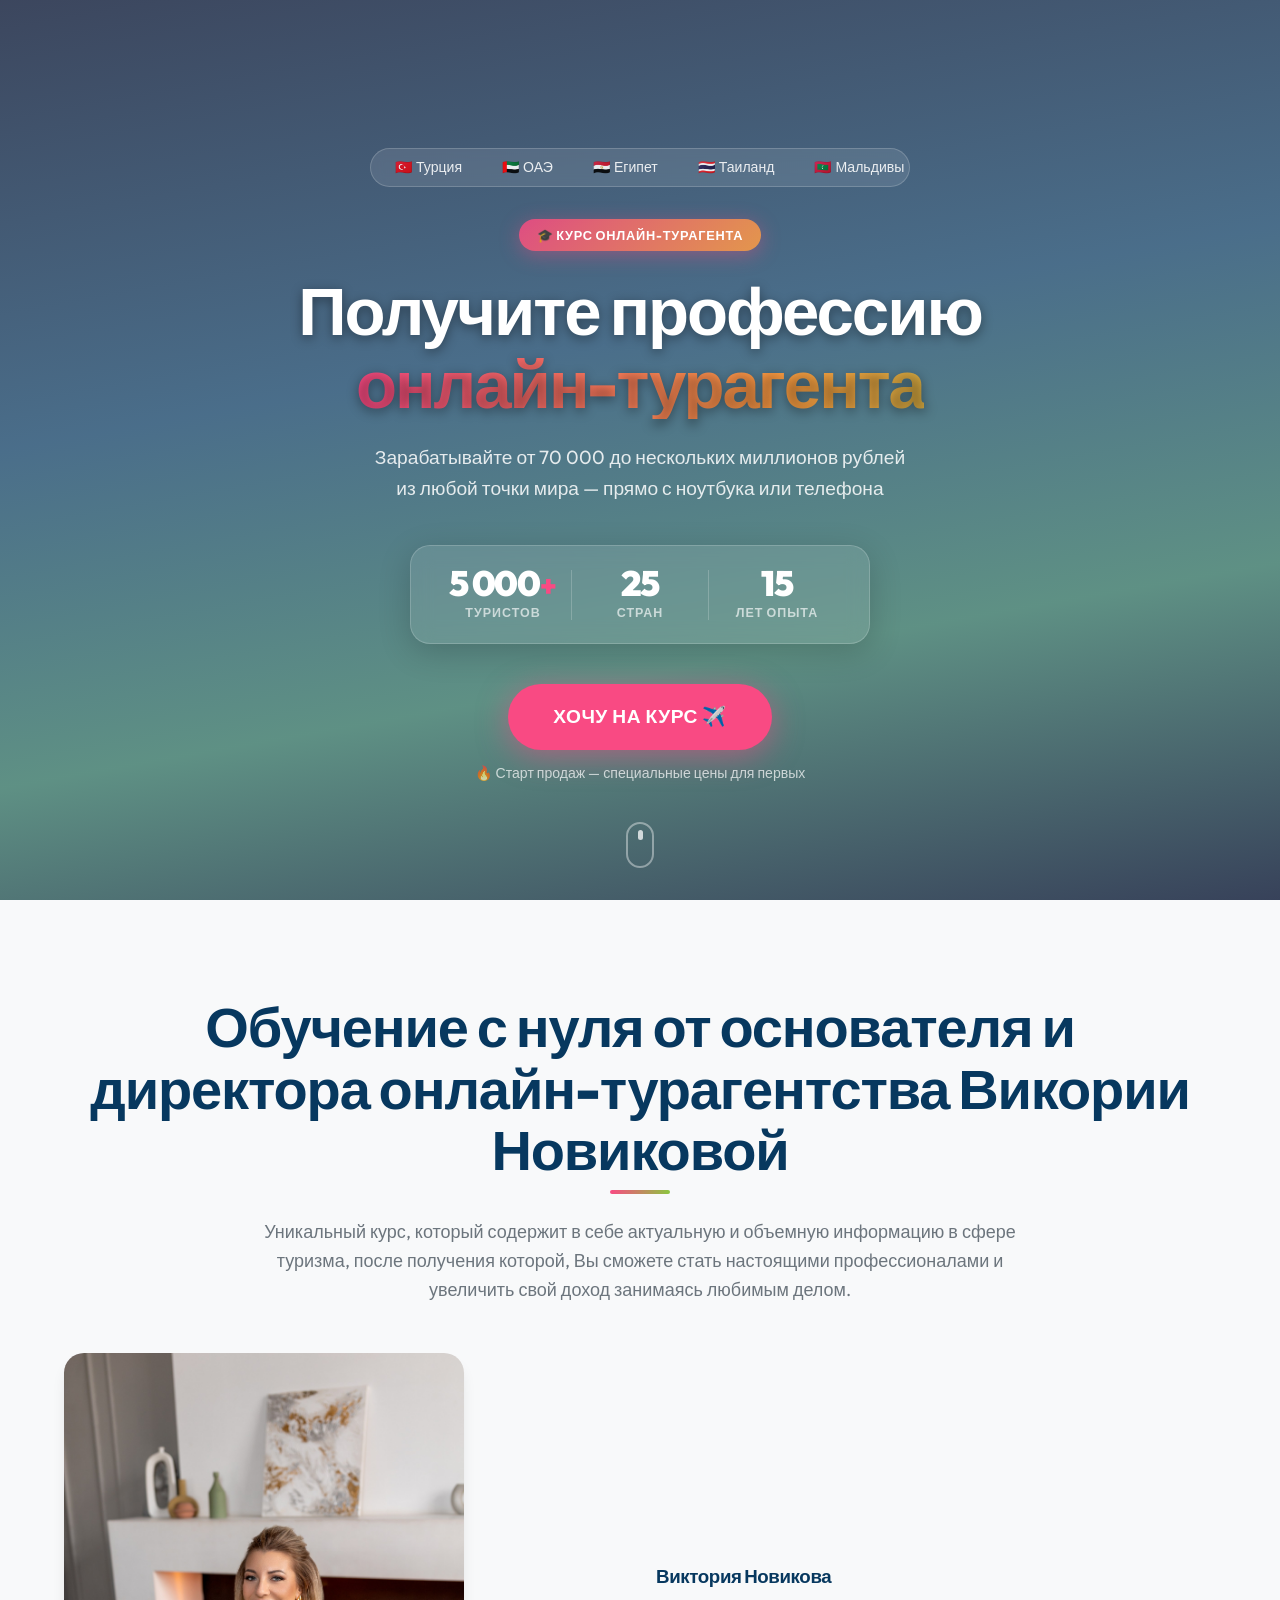
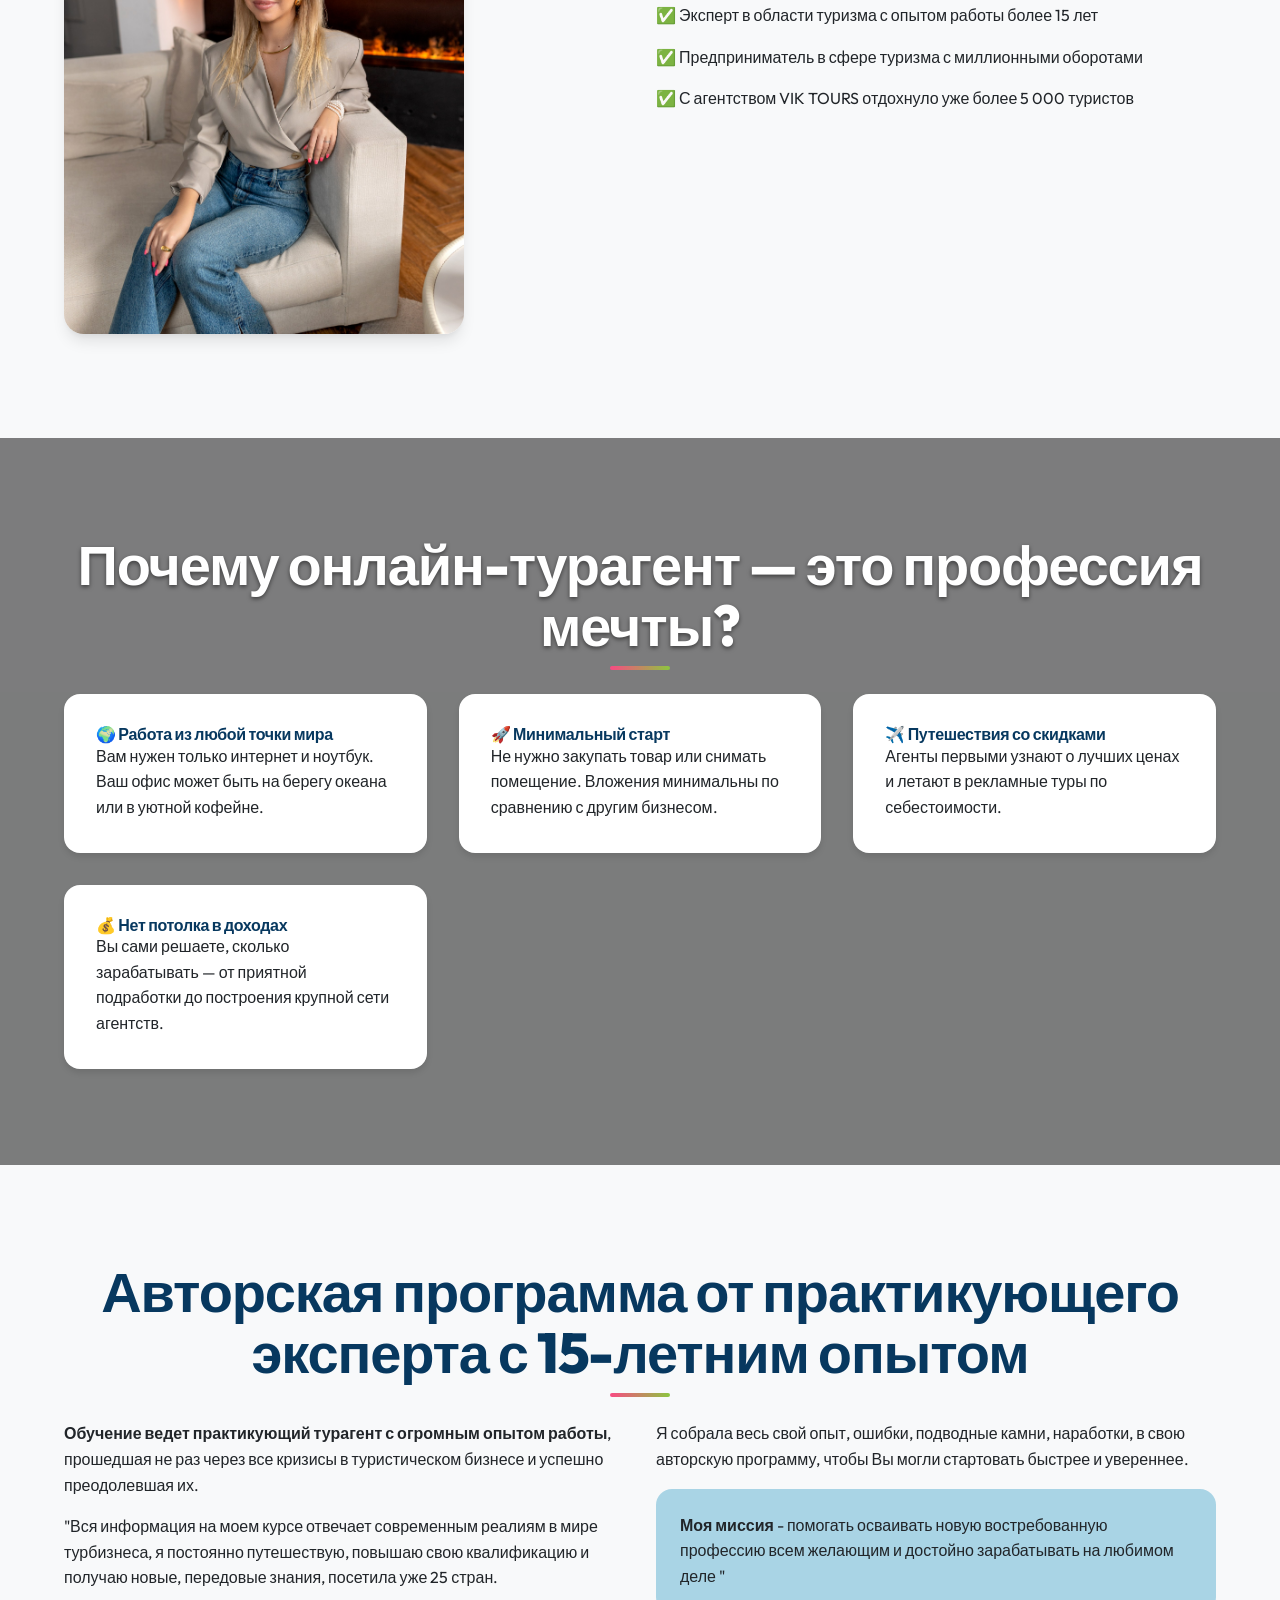
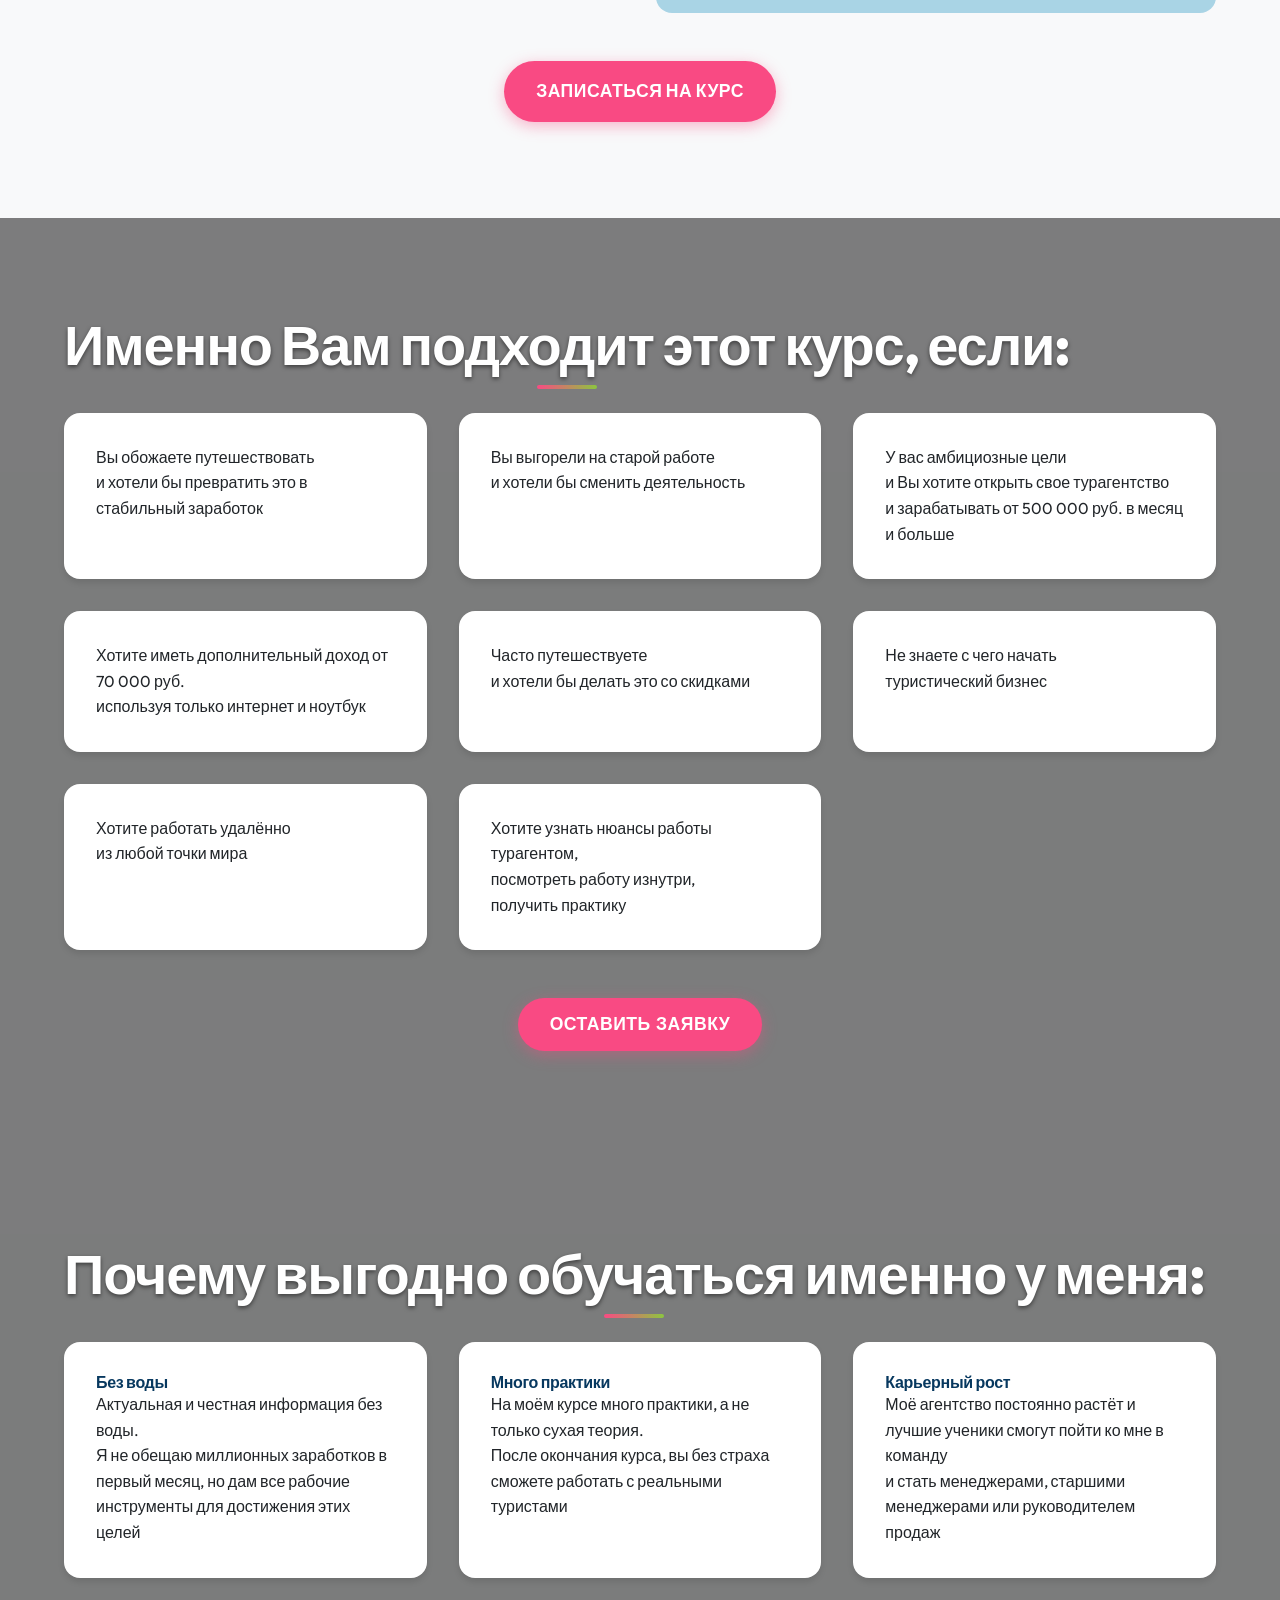
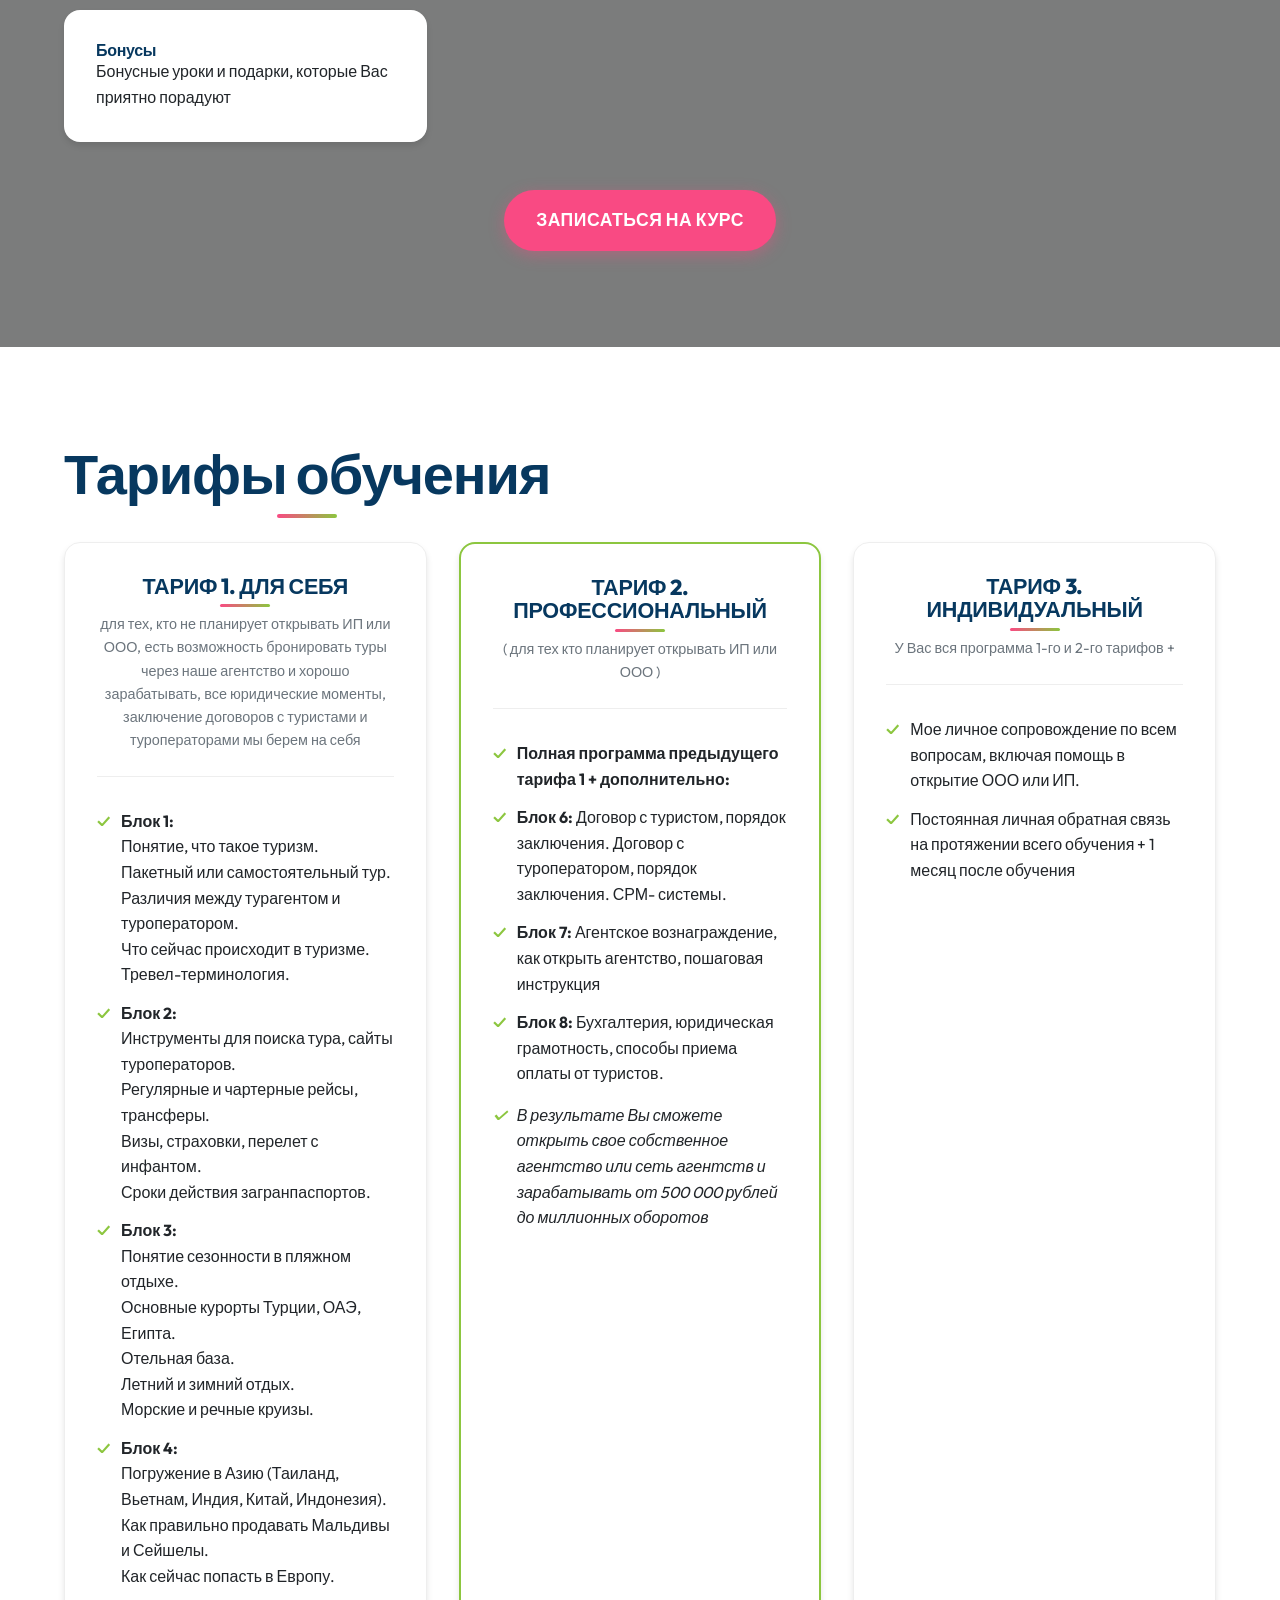
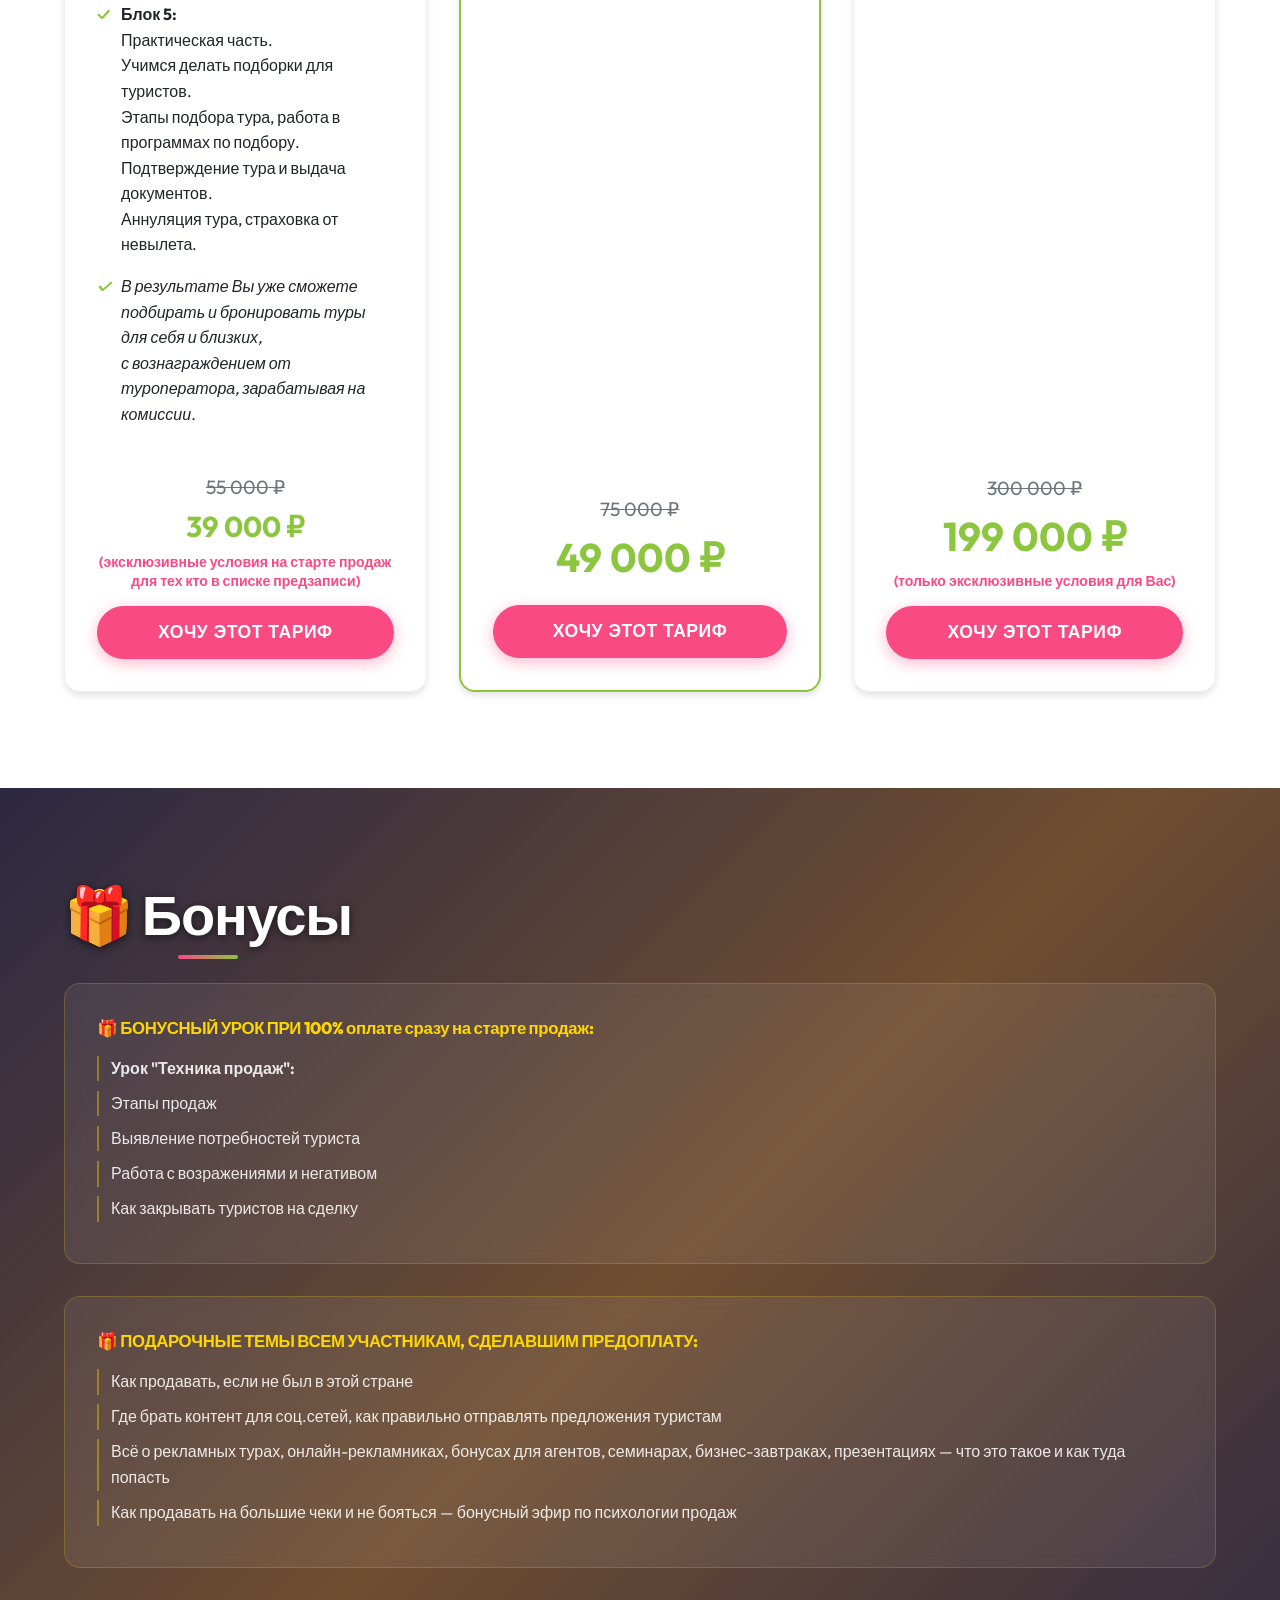
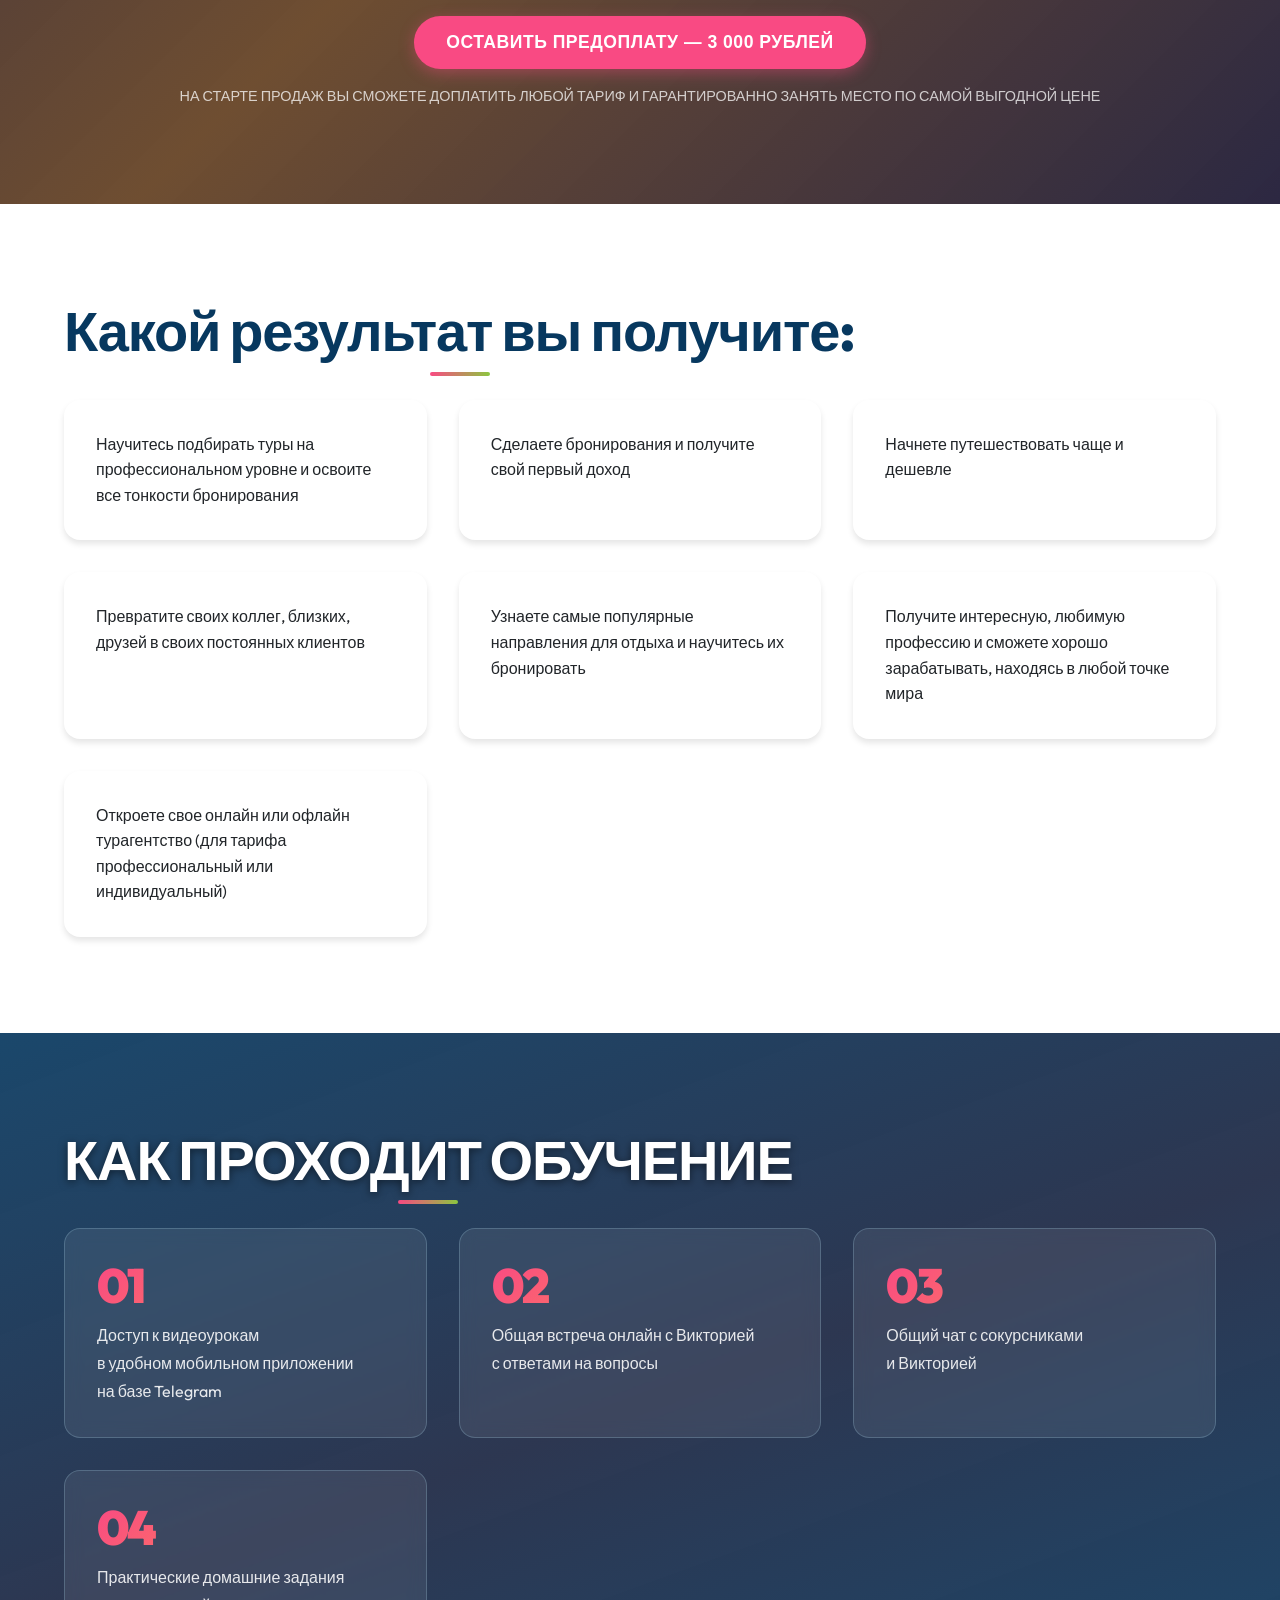
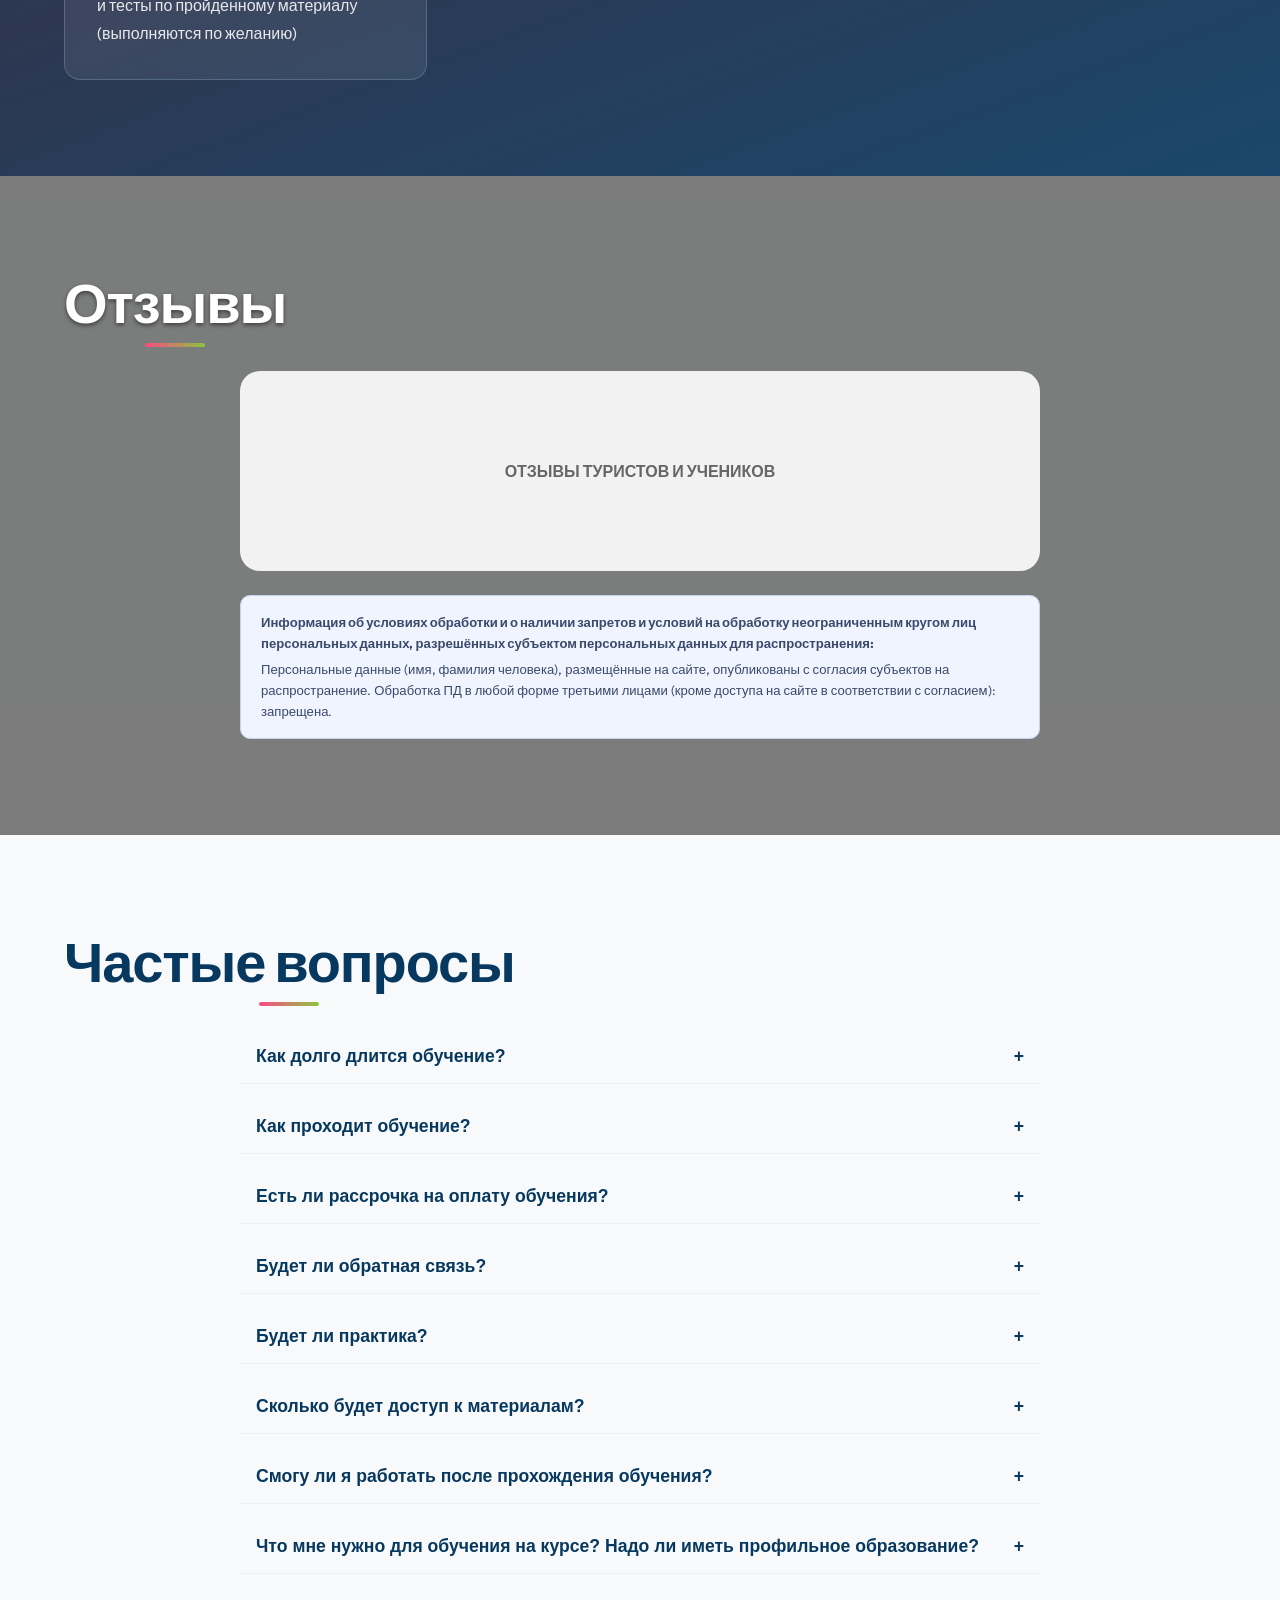
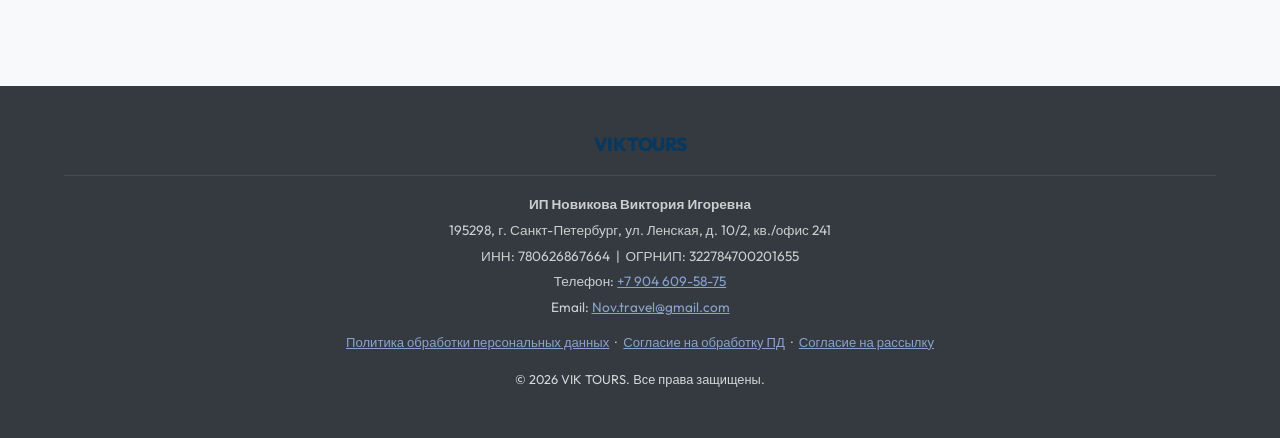
==== commit bba3b20f: "Add files via upload" ====
--- a/index.html
+++ b/index.html
@@ -10,27 +10,289 @@
     <link href="https://fonts.googleapis.com/css2?family=Outfit:wght@300;400;500;600;700;800;900&display=swap"
         rel="stylesheet">
     <link rel="stylesheet" href="style.css">
+
+    <style>
+
+        /* ===== Pricing h3 highlight ===== */
+        .pricing-header h3 {
+            font-size: 1.35rem;
+            font-weight: 800;
+            color: var(--primary-dark-blue);
+            letter-spacing: -0.01em;
+            text-transform: uppercase;
+            position: relative;
+            display: inline-block;
+            padding-bottom: 0.4rem;
+        }
+        .pricing-header h3::after {
+            content: '';
+            display: block;
+            width: 50px;
+            height: 3px;
+            background: linear-gradient(90deg, var(--primary-red), var(--primary-green));
+            border-radius: 2px;
+            margin: 0.35rem auto 0;
+        }
+
+        /* ===== Pink price note — reduced line-height ===== */
+        .price-note-red {
+            font-size: 0.88rem;
+            color: var(--primary-red);
+            line-height: 1.3;
+            display: block;
+            margin-top: 0.25rem;
+        }
+
+        /* ===== FOR-YOU CARDS ===== */
+        .for-you-card {
+            background: rgba(255,255,255,0.95);
+            border-radius: 16px;
+            padding: 1.6rem 1.75rem;
+            box-shadow: 0 8px 32px rgba(0,0,0,0.12);
+            transition: transform 0.3s ease, box-shadow 0.3s ease;
+            border-top: 4px solid var(--primary-red);
+            display: flex;
+            flex-direction: column;
+            gap: 0.45rem;
+        }
+        .for-you-card:hover {
+            transform: translateY(-6px);
+            box-shadow: 0 16px 40px rgba(0,0,0,0.18);
+        }
+        .for-you-title {
+            font-size: 1.05rem;
+            font-weight: 700;
+            color: var(--primary-dark-blue);
+            line-height: 1.3;
+        }
+        .for-you-text {
+            font-size: 0.9rem;
+            color: #5a6a80;
+            line-height: 1.6;
+        }
+        .modal-overlay {
+            display: none;
+            position: fixed;
+            inset: 0;
+            background: rgba(15, 20, 40, 0.72);
+            backdrop-filter: blur(4px);
+            z-index: 8000;
+            align-items: center;
+            justify-content: center;
+            padding: 1rem;
+        }
+        .modal-overlay.open { display: flex; }
+        .modal-box {
+            background: #fff;
+            border-radius: 20px;
+            padding: 2.25rem 2rem;
+            max-width: 520px;
+            width: 100%;
+            box-shadow: 0 20px 60px rgba(0,0,0,0.25);
+            position: relative;
+            animation: modalIn 0.3s ease;
+        }
+        @keyframes modalIn {
+            from { opacity: 0; transform: scale(0.94) translateY(16px); }
+            to   { opacity: 1; transform: scale(1) translateY(0); }
+        }
+        .modal-close {
+            position: absolute;
+            top: 1rem; right: 1.25rem;
+            background: none;
+            border: none;
+            font-size: 1.6rem;
+            line-height: 1;
+            cursor: pointer;
+            color: #888;
+            transition: color 0.2s;
+        }
+        .modal-close:hover { color: #333; }
+        .modal-box h3 { font-size: 1.25rem; font-weight: 700; color: #0f3460; margin-bottom: 1.25rem; }
+        .modal-form .form-group { margin-bottom: 1rem; }
+        .modal-form label { display: block; font-size: 0.85rem; font-weight: 600; margin-bottom: 0.3rem; color: #444; }
+        .modal-form input[type="text"],
+        .modal-form input[type="tel"],
+        .modal-form input[type="email"] {
+            width: 100%;
+            padding: 0.65rem 0.9rem;
+            border: 1.5px solid #dde3ef;
+            border-radius: 8px;
+            font-family: 'Outfit', sans-serif;
+            font-size: 0.95rem;
+            outline: none;
+            transition: border-color 0.2s;
+        }
+        .modal-form input:focus { border-color: #0f3460; }
+
+        /* ===== CHECKBOXES ===== */
+        .consent-block { margin-top: 1.1rem; display: flex; flex-direction: column; gap: 0.75rem; }
+        .consent-item {
+            display: flex;
+            align-items: flex-start;
+            gap: 0.6rem;
+            font-size: 0.85rem;
+            line-height: 1.5;
+            color: #444;
+        }
+        .consent-item input[type="checkbox"] {
+            appearance: none;
+            -webkit-appearance: none;
+            width: 18px;
+            height: 18px;
+            min-width: 18px;
+            border: 2px solid #aab5cc;
+            border-radius: 4px;
+            background: #fff;
+            cursor: pointer;
+            position: relative;
+            transition: border-color 0.2s, background 0.2s;
+            margin-top: 2px;
+        }
+        .consent-item input[type="checkbox"]:checked {
+            background: #0f3460;
+            border-color: #0f3460;
+        }
+        .consent-item input[type="checkbox"]:checked::after {
+            content: '';
+            position: absolute;
+            left: 4px; top: 1px;
+            width: 6px; height: 10px;
+            border: 2px solid #fff;
+            border-top: none;
+            border-left: none;
+            transform: rotate(45deg);
+        }
+        .consent-item a { color: #0f3460; text-decoration: underline; }
+        .consent-item a:hover { color: #e63946; }
+
+        .modal-submit {
+            width: 100%;
+            margin-top: 1.25rem;
+            padding: 0.8rem;
+            background: linear-gradient(135deg, #0f3460, #1a4a8a);
+            color: #fff;
+            border: none;
+            border-radius: 10px;
+            font-family: 'Outfit', sans-serif;
+            font-size: 1rem;
+            font-weight: 700;
+            cursor: pointer;
+            transition: opacity 0.2s, transform 0.15s;
+        }
+        .modal-submit:hover { opacity: 0.9; transform: scale(1.01); }
+        .modal-submit:disabled { opacity: 0.45; cursor: not-allowed; transform: none; }
+
+        /* ===== REVIEWS NOTICE ===== */
+        .reviews-notice {
+            background: #f0f4ff;
+            border: 1px solid #c5d3f0;
+            border-radius: 10px;
+            padding: 1rem 1.25rem;
+            font-size: 0.82rem;
+            color: #3a4a6b;
+            line-height: 1.6;
+            margin-top: 1.5rem;
+            max-width: 800px;
+            margin-left: auto;
+            margin-right: auto;
+        }
+        .reviews-notice strong { display: block; margin-bottom: 0.3rem; }
+
+        /* ===== FOOTER LEGAL ===== */
+        .footer-legal {
+            margin-top: 1.25rem;
+            padding-top: 1rem;
+            border-top: 1px solid rgba(255,255,255,0.12);
+            font-size: 0.82rem;
+            line-height: 1.7;
+            opacity: 0.75;
+        }
+        .footer-legal a { color: #a8c5ff; text-decoration: underline; }
+        .footer-legal a:hover { color: #fff; }
+        .footer-requisites { margin-bottom: 0.6rem; }
+    </style>
 </head>
 
 <body>
+
+
 
     <!-- Block 1: Hero -->
     <header class="hero hero-bg">
-        <div class="overlay"></div>
-        <div class="container fade-in-up" style="position: relative; z-index: 1;">
-            <h1 style="color: white; text-shadow: 0 2px 4px rgba(0,0,0,0.5);">Получите востребованную профессию
-                онлайн-турагента</h1>
-            <p style="color: white; font-weight: 500; text-shadow: 0 1px 2px rgba(0,0,0,0.5);">и зарабатывайте от 70 000
-                до нескольких миллионов рублей в месяц из любой точки мира удаленно</p>
-            <p class="section-subtitle" style="color: #f0f0f0;">Как поменять скучную профессию на яркую и солнечную?</p>
-            <a href="#pricing" class="btn btn-primary">Хочу на курс</a>
+        <!-- Gradient overlay -->
+        <div class="hero-overlay"></div>
+
+        
+
+        <!-- Animated particles -->
+        <div class="hero-particles" aria-hidden="true">
+            <span class="particle"></span><span class="particle"></span><span class="particle"></span>
+            <span class="particle"></span><span class="particle"></span><span class="particle"></span>
+            <span class="particle"></span><span class="particle"></span><span class="particle"></span>
+        </div>
+
+        <!-- Main content -->
+        <div class="hero-inner" style="position: relative; z-index: 2;">
+
+            <!-- Destinations ticker -->
+            <div class="hero-ticker">
+                <div class="ticker-track">
+                    <span>🇹🇷 Турция</span><span>🇦🇪 ОАЭ</span><span>🇪🇬 Египет</span>
+                    <span>🇹🇭 Таиланд</span><span>🇲🇻 Мальдивы</span><span>🇮🇩 Бали</span>
+                    <span>🇻🇳 Вьетнам</span><span>🇮🇳 Индия</span><span>🇪🇸 Испания</span>
+                    <!-- duplicate for seamless loop -->
+                    <span>🇹🇷 Турция</span><span>🇦🇪 ОАЭ</span><span>🇪🇬 Египет</span>
+                    <span>🇹🇭 Таиланд</span><span>🇲🇻 Мальдивы</span><span>🇮🇩 Бали</span>
+                    <span>🇻🇳 Вьетнам</span><span>🇮🇳 Индия</span><span>🇪🇸 Испания</span>
+                </div>
+            </div>
+
+            <div class="hero-badge">🎓 Курс онлайн-турагента </div>
+
+            <h1 class="hero-title">
+                Получите профессию<br>
+                <span class="hero-highlight">онлайн-турагента</span><br>
+               
+            </h1>
+
+            <p class="hero-sub">Зарабатывайте от 70 000 до нескольких миллионов рублей<br>из любой точки мира — прямо с ноутбука или телефона</p>
+
+            <!-- Stats row -->
+            <div class="hero-stats">
+                <div class="hero-stat">
+                    <div class="hero-stat-numrow"><span class="hstat-num" data-target="5000">0</span><span class="hstat-suffix">+</span></div>
+                    <span class="hstat-label">туристов</span>
+                </div>
+
+                <div class="hero-stat-divider"></div>
+                <div class="hero-stat">
+                    <span class="hstat-num" data-target="25">0</span>
+                    <span class="hstat-label">стран</span>
+                </div>
+                <div class="hero-stat-divider"></div>
+                <div class="hero-stat">
+                    <span class="hstat-num" data-target="15">0</span>
+                    <span class="hstat-label">лет опыта</span>
+                </div>
+            </div>
+
+            <div class="hero-cta">
+                <a href="#pricing" class="btn btn-primary btn-hero" id="heroCta">Хочу на курс ✈️</a>
+                <p class="hero-cta-note">🔥 Старт продаж — специальные цены для первых</p>
+            </div>
+        </div>
+
+        <!-- Scroll indicator -->
+        <div class="hero-scroll" aria-hidden="true">
+            <div class="scroll-dot"></div>
         </div>
     </header>
 
     <!-- Block 2: About Course & Founder -->
     <section class="section">
         <div class="container">
-            <h2 class="section-title">Обучение с нуля от основателя и директора онлайн-турагентства VIK TOURS</h2>
+            <h2 class="section-title">Обучение с нуля от основателя и директора онлайн-турагентства Викории Новиковой</h2>
             <p class="section-subtitle">Уникальный курс, который содержит в себе актуальную и объемную информацию в
                 сфере туризма, после получения которой, Вы сможете стать настоящими профессионалами и увеличить свой
                 доход занимаясь любимым делом.</p>
@@ -86,13 +348,13 @@
     <!-- Block 4: Why Choose Us -->
     <section class="section">
         <div class="container">
-            <h2 class="section-title">Почему обучение у Виктории Новиковой считается одним из лучших?</h2>
+            <h2 class="section-title">Авторская программа от практикующего эксперта с 15-летним опытом</h2>
             <div class="grid-2">
                 <div class="fade-in-up">
                     <p style="margin-bottom: 1rem;"><strong>Обучение ведет практикующий турагент с огромным опытом
                             работы</strong>, прошедшая не раз через все кризисы в туристическом бизнесе и успешно
                         преодолевшая их.</p>
-                    <p style="margin-bottom: 1rem;">“Вся информация на моем курсе отвечает современным реалиям в мире
+                    <p style="margin-bottom: 1rem;">"Вся информация на моем курсе отвечает современным реалиям в мире
                         турбизнеса, я постоянно путешествую, повышаю свою квалификацию и получаю новые, передовые
                         знания, посетила уже 25 стран.</p>
                 </div>
@@ -102,7 +364,7 @@
                     <div
                         style="background-color: var(--header-bg-light-blue); padding: 1.5rem; border-radius: 1rem; margin-top: 1rem;">
                         <strong>Моя миссия</strong> - помогать осваивать новую востребованную профессию всем желающим и
-                        достойно зарабатывать на любимом деле “
+                        достойно зарабатывать на любимом деле "
                     </div>
                 </div>
             </div>
@@ -119,23 +381,17 @@
             <h2 class="section-title" style="color: white; text-shadow: 0 2px 4px rgba(0,0,0,0.5);">Именно Вам подходит
                 этот курс, если:</h2>
             <div class="grid-3">
-                <div class="card fade-in-up">А) Вы обожаете путешествовать и хотели бы превратить это в стабильный
-                    заработок</div>
-                <div class="card fade-in-up delay-100">Б) Вы выгорели на своей старой работе и хотели бы сменить
-                    деятельность</div>
-                <div class="card fade-in-up delay-200">В) У вас амбициозные цели и Вы хотите открыть свое турагентство и
-                    зарабатывать от 500 000 рублей в месяц и больше</div>
-                <div class="card fade-in-up">Г) Или Вы хотели бы иметь дополнительный доход от 70 000 рублей для себя,
-                    используя только интернет и ноутбук</div>
-                <div class="card fade-in-up delay-100">Д) Вы часто путешествуете и хотели бы делать это со скидками
-                </div>
-                <div class="card fade-in-up delay-200">Е) Не знаете с чего начать туристический бизнес</div>
-                <div class="card fade-in-up">Ж) Хотите работать удаленно</div>
-                <div class="card fade-in-up delay-100">З) Хотите узнать нюансы работы турагентом, посмотреть работу
-                    изнутри, получить практику</div>
+                <div class="card fade-in-up">Вы обожаете путешествовать<br>и хотели бы превратить это в стабильный заработок</div>
+                <div class="card fade-in-up delay-100">Вы выгорели на старой работе<br>и хотели бы сменить деятельность</div>
+                <div class="card fade-in-up delay-200">У вас амбициозные цели<br>и Вы хотите открыть свое турагентство<br>и зарабатывать от 500 000 руб. в месяц и больше</div>
+                <div class="card fade-in-up">Хотите иметь дополнительный доход от 70 000 руб.<br>используя только интернет и ноутбук</div>
+                <div class="card fade-in-up delay-100">Часто путешествуете<br>и хотели бы делать это со скидками</div>
+                <div class="card fade-in-up delay-200">Не знаете с чего начать<br>туристический бизнес</div>
+                <div class="card fade-in-up">Хотите работать удалённо<br>из любой точки мира</div>
+                <div class="card fade-in-up delay-100">Хотите узнать нюансы работы турагентом,<br>посмотреть работу изнутри,<br>получить практику</div>
             </div>
             <div style="text-align: center; margin-top: 3rem;">
-                <a href="#pricing" class="btn btn-primary">Оставить заявку</a>
+                <button class="btn btn-primary" onclick="openModal('Оставить заявку')">Оставить заявку</button>
             </div>
         </div>
     </section>
@@ -148,22 +404,19 @@
                 обучаться именно у меня:</h2>
             <div class="grid-2">
                 <div class="card fade-in-up">
-                    <h4>А) Без воды</h4>
-                    <p>Актуальная и честная информация без воды. Я не обещаю миллионных заработков в первый месяц, но я
-                        дам абсолютно все рабочие инструменты для достижения этих целей</p>
+                    <h4>Без воды</h4>
+                    <p>Актуальная и честная информация без воды.<br>Я не обещаю миллионных заработков в первый месяц, но дам все рабочие инструменты для достижения этих целей</p>
                 </div>
                 <div class="card fade-in-up delay-100">
-                    <h4>Б) Много практики</h4>
-                    <p>На моем курсе много практики, а не только сухая теория. Таким образом после окончания курса, вы
-                        без страха сможете работать с реальными туристами.</p>
+                    <h4>Много практики</h4>
+                    <p>На моём курсе много практики, а не только сухая теория.<br>После окончания курса, вы без страха сможете работать с реальными туристами</p>
                 </div>
                 <div class="card fade-in-up delay-200">
-                    <h4>В) Карьерный рост</h4>
-                    <p>Мое агентство постоянно растет и лучшие ученики смогут пойти ко мне в команду и стать
-                        менеджерами, старшими менеджерами или руководителем продаж</p>
+                    <h4>Карьерный рост</h4>
+                    <p>Моё агентство постоянно растёт и лучшие ученики смогут пойти ко мне в команду<br>и стать менеджерами, старшими менеджерами или руководителем продаж</p>
                 </div>
                 <div class="card fade-in-up delay-300">
-                    <h4>Г) Бонусы</h4>
+                    <h4>Бонусы</h4>
                     <p>Бонусные уроки и подарки, которые Вас приятно порадуют</p>
                 </div>
             </div>
@@ -188,30 +441,20 @@
                             туроператорами мы берем на себя</p>
                     </div>
                     <ul class="pricing-features">
-                        <li><strong>Блок 1:</strong> Понятие, что такое туризм. Пакетный или самостоятельный тур.
-                            Различия между турагентом и туроператором. Что сейчас происходит в туризме.
-                            Тревел-терминология.</li>
-                        <li><strong>Блок 2:</strong> Инструменты для поиска тура, сайты туроператоров, регулярные и
-                            чартерные рейсы, трансферы, визы, страховки, перелет с инфантом, сроки действия
-                            загранпаспортов.</li>
-                        <li><strong>Блок 3:</strong> Понятие сезонности в пляжном отдыхе, основные курорты Турции, ОАЭ,
-                            Египта. Отельная база. Летний и зимний отдых. Морские и речные круизы.</li>
-                        <li><strong>Блок 4:</strong> Погружение в Азию ( Таиланд, Вьетнам, Индия, Китай, Индонезия), как
-                            правильно продавать Мальдивы и Сейшелы. Как сейчас попасть в Европу.</li>
-                        <li><strong>Блок 5:</strong> Практическая часть. Учимся делать подборки для туристов, этапы
-                            подбора тура, как работать в основных программах по подбору тура. Подтверждение тура и
-                            выдача документов. Аннуляция тура, страховка от невылета.</li>
-                        <li style="margin-top: 1rem; font-style: italic;">В результате Вы уже сможете подбирать и
-                            бронировать туры для себя и близких, с вознаграждением от туроператора, зарабатывая на
-                            комиссии.</li>
+                        <li><strong>Блок 1:</strong><br>Понятие, что такое туризм.<br>Пакетный или самостоятельный тур.<br>Различия между турагентом и туроператором.<br>Что сейчас происходит в туризме.<br>Тревел-терминология.</li>
+                        <li><strong>Блок 2:</strong><br>Инструменты для поиска тура, сайты туроператоров.<br>Регулярные и чартерные рейсы, трансферы.<br>Визы, страховки, перелет с инфантом.<br>Сроки действия загранпаспортов.</li>
+                        <li><strong>Блок 3:</strong><br>Понятие сезонности в пляжном отдыхе.<br>Основные курорты Турции, ОАЭ, Египта.<br>Отельная база.<br>Летний и зимний отдых.<br>Морские и речные круизы.</li>
+                        <li><strong>Блок 4:</strong><br>Погружение в Азию (Таиланд, Вьетнам, Индия, Китай, Индонезия).<br>Как правильно продавать Мальдивы и Сейшелы.<br>Как сейчас попасть в Европу.</li>
+                        <li><strong>Блок 5:</strong><br>Практическая часть.<br>Учимся делать подборки для туристов.<br>Этапы подбора тура, работа в программах по подбору.<br>Подтверждение тура и выдача документов.<br>Аннуляция тура, страховка от невылета.</li>
+                        <li style="margin-top: 1rem; font-style: italic;">В результате Вы уже сможете подбирать и бронировать туры для себя и близких,<br>с вознаграждением от туроператора, зарабатывая на комиссии.</li>
                     </ul>
                     <div style="text-align: center; margin-top: auto; margin-bottom: 1rem;">
                         <p class="old-price">55 000 ₽</p>
-                        <p class="price" style="font-size: 1.8rem;">29 000 ₽ <br><span
-                                style="font-size: 0.9rem; color: var(--primary-red);">(эксклюзивные условия на старте
-                                продаж для тех кто с списке предзаписи)</span></p>
-                    </div>
-                    <button class="btn btn-primary" onclick="alert('Заявка на Тариф 1')">Хочу этот тариф</button>
+                        <p class="price" style="font-size: 1.8rem;">39 000 ₽
+                            <span class="price-note-red">(эксклюзивные условия на старте продаж для тех кто в списке предзаписи)</span>
+                        </p>
+                    </div>
+                    <button class="btn btn-primary" onclick="openModal('Тариф 1 — Для себя')">Хочу этот тариф</button>
                 </div>
 
                 <!-- Tariff 2 -->
@@ -237,7 +480,7 @@
                         <p class="old-price">75 000 ₽</p>
                         <p class="price">49 000 ₽</p>
                     </div>
-                    <button class="btn btn-primary" onclick="alert('Заявка на Тариф 2')">Хочу этот тариф</button>
+                    <button class="btn btn-primary" onclick="openModal('Тариф 2 — Профессиональный')">Хочу этот тариф</button>
                 </div>
 
                 <!-- Tariff 3 -->
@@ -253,39 +496,38 @@
                     </ul>
                     <div style="text-align: center; margin-top: auto; margin-bottom: 1rem;">
                         <p class="old-price">300 000 ₽</p>
-                        <p class="price">199 000 ₽ <br><span
-                                style="font-size: 0.9rem; color: var(--primary-red);">(только эксклюзивные условия для
-                                Вас)</span></p>
-                    </div>
-                    <button class="btn btn-primary" onclick="alert('Заявка на Тариф 3')">Хочу этот тариф</button>
+                        <p class="price">199 000 ₽
+                            <span class="price-note-red">(только эксклюзивные условия для Вас)</span>
+                        </p>
+                    </div>
+                    <button class="btn btn-primary" onclick="openModal('Тариф 3 — Индивидуальный')">Хочу этот тариф</button>
                 </div>
             </div>
     </section>
 
     <!-- Block 10: Bonuses -->
-    <section class="section">
-        <div class="container">
-            <h2 class="section-title">Бонусы</h2>
-            <div class="card fade-in-up" style="margin-bottom: 2rem;">
+    <section class="section bonuses-parallax" style="position: relative;">
+        <div class="bonuses-overlay"></div>
+        <div class="container" style="position: relative; z-index: 1;">
+            <h2 class="section-title" style="color: white; text-shadow: 0 2px 8px rgba(0,0,0,0.6);">🎁 Бонусы</h2>
+            <div class="bonus-card-dark fade-in-up" style="margin-bottom: 2rem;">
                 <h3>🎁 БОНУСНЫЙ УРОК ПРИ 100% оплате сразу на старте продаж:</h3>
-                <p><strong>Урок "Техника продаж":</strong> Этапы продаж, выявление потребностей туриста, работа с
-                    возражениями, работа с негативом. Как закрывать туристов на сделку.</p>
-            </div>
-            <div class="card fade-in-up delay-100">
+                <p><strong>Урок "Техника продаж":</strong></p>
+                <p>Этапы продаж</p>
+                <p>Выявление потребностей туриста</p>
+                <p>Работа с возражениями и негативом</p>
+                <p>Как закрывать туристов на сделку</p>
+            </div>
+            <div class="bonus-card-dark fade-in-up delay-100">
                 <h3>🎁 ПОДАРОЧНЫЕ ТЕМЫ ВСЕМ УЧАСТНИКАМ, СДЕЛАВШИМ ПРЕДОПЛАТУ:</h3>
-                <ul style="margin-left: 1.5rem; margin-top: 1rem;">
-                    <li>Как продавать, если не был в этой стране</li>
-                    <li>Где брать контент для соц.сетей, как правильно отправлять предложения туристам</li>
-                    <li>Все о рекламных турах, онлайн-рекламниках, бонусах для агентов, семинарах, бизнес-завтраков,
-                        презентация. Что это такое и как туда попасть</li>
-                    <li>Как продавать на большие чеки и не бояться. Бонусный эфир по психологии продаж.</li>
-                </ul>
+                <p>Как продавать, если не был в этой стране</p>
+                <p>Где брать контент для соц.сетей, как правильно отправлять предложения туристам</p>
+                <p>Всё о рекламных турах, онлайн-рекламниках, бонусах для агентов, семинарах, бизнес-завтраках, презентациях — что это такое и как туда попасть</p>
+                <p>Как продавать на большие чеки и не бояться — бонусный эфир по психологии продаж</p>
             </div>
             <div style="text-align: center; margin-top: 3rem;">
-                <button class="btn btn-primary" onclick="alert('Оставить предоплату')">Оставить предоплату - 3 000
-                    рублей</button>
-                <p style="margin-top: 1rem; font-size: 0.9rem; color: var(--text-secondary);">НА СТАРТЕ ПРОДАЖ ВЫ
-                    СМОЖЕТЕ ДОПЛАТИТЬ ЛЮБОЙ ТАРИФ И ГАРАНТИРОВАННО ЗАНЯТЬ МЕСТО ПО САМОЙ ВЫГОДНОЙ ЦЕНЕ</p>
+                <button class="btn btn-primary" onclick="openPrepayModal()">Оставить предоплату — 3 000 рублей</button>
+                <p style="margin-top: 1rem; font-size: 0.9rem; color: rgba(255,255,255,0.75);">НА СТАРТЕ ПРОДАЖ ВЫ СМОЖЕТЕ ДОПЛАТИТЬ ЛЮБОЙ ТАРИФ И ГАРАНТИРОВАННО ЗАНЯТЬ МЕСТО ПО САМОЙ ВЫГОДНОЙ ЦЕНЕ</p>
             </div>
         </div>
     </section>
@@ -311,21 +553,32 @@
     </section>
 
     <!-- Block 11: How it works -->
-    <section class="section">
-        <div class="container">
-            <h2 class="section-title">КАК ПРОХОДИТ ОБУЧЕНИЕ:</h2>
+    <section class="section how-works-section" style="position: relative;">
+        <div class="how-works-overlay"></div>
+        <div class="container" style="position: relative; z-index: 1;">
+            <h2 class="section-title" style="color: white; text-shadow: 0 2px 8px rgba(0,0,0,0.5);">КАК ПРОХОДИТ ОБУЧЕНИЕ</h2>
             <div class="grid-2">
-                <div class="card fade-in-up">
-                    <p>Доступ к видеоурокам в удобном мобильном приложении на базе телеграмм</p>
-                </div>
-                <div class="card fade-in-up delay-100">
-                    <p>Общая встреча онлайн с Викторией с ответами на вопросы</p>
-                </div>
-                <div class="card fade-in-up delay-200">
-                    <p>Общий чат с сокурсниками и Викторией</p>
-                </div>
-                <div class="card fade-in-up delay-300">
-                    <p>Практические домашнее задание и тесты по пройденному материалу (выполняются по желанию)</p>
+                <div class="how-card fade-in-up">
+                    <div class="how-num">01</div>
+                    <p>Доступ к видеоурокам
+                    в удобном мобильном приложении
+                    на базе Telegram</p>
+                </div>
+                <div class="how-card fade-in-up delay-100">
+                    <div class="how-num">02</div>
+                    <p>Общая встреча онлайн с Викторией
+                    с ответами на вопросы</p>
+                </div>
+                <div class="how-card fade-in-up delay-200">
+                    <div class="how-num">03</div>
+                    <p>Общий чат с сокурсниками
+                    и Викторией</p>
+                </div>
+                <div class="how-card fade-in-up delay-300">
+                    <div class="how-num">04</div>
+                    <p>Практические домашние задания
+                    и тесты по пройденному материалу
+                    (выполняются по желанию)</p>
                 </div>
             </div>
         </div>
@@ -339,6 +592,12 @@
             <div class="founder-img-placeholder"
                 style="height: 200px; max-width: 800px; background-color: rgba(255,255,255,0.9);">
                 ОТЗЫВЫ ТУРИСТОВ И УЧЕНИКОВ
+            </div>
+            <!-- Уведомление об условиях обработки ПД в разделе отзывов -->
+            <div class="reviews-notice">
+                <strong>Информация об условиях обработки и о наличии запретов и условий на обработку неограниченным кругом лиц персональных данных, разрешённых субъектом персональных данных для распространения:</strong>
+                Персональные данные (имя, фамилия человека), размещённые на сайте, опубликованы с согласия субъектов на распространение.
+                Обработка ПД в любой форме третьими лицами (кроме доступа на сайте в соответствии с согласием): запрещена.
             </div>
         </div>
     </section>
@@ -409,17 +668,86 @@
         </div>
     </section>
 
+    <!-- Modal Overlay — Заявка -->
+    <div class="modal-overlay" id="modalOverlay" role="dialog" aria-modal="true" aria-labelledby="modalTitle">
+        <div class="modal-box">
+            <button class="modal-close" onclick="closeModal()" aria-label="Закрыть">&times;</button>
+            <h3 id="modalTitle">Оставить заявку</h3>
+            <form class="modal-form" id="modalForm" novalidate>
+                <input type="hidden" name="tariff" id="modalTariffField" value="">
+                <div class="form-group">
+                    <label for="modalName">Ваше имя *</label>
+                    <input type="text" id="modalName" name="name" placeholder="Иван Иванов" required>
+                </div>
+                <div class="form-group">
+                    <label for="modalPhone">Телефон *</label>
+                    <input type="tel" id="modalPhone" name="phone" placeholder="+7 900 000-00-00" required>
+                </div>
+                <div class="form-group">
+                    <label for="modalEmail">Email</label>
+                    <input type="email" id="modalEmail" name="email" placeholder="example@mail.ru">
+                </div>
+                <div class="consent-block">
+                    <label class="consent-item">
+                        <input type="checkbox" id="consentProcessing" required>
+                        <span>Я согласен (<a href="consent-processing.html" target="_blank">текст согласия</a>) с обработкой моих персональных данных в соответствии с политикой (<a href="privacy-policy.html" target="_blank">текст политики</a>) обработки персональных данных</span>
+                    </label>
+                    <label class="consent-item">
+                        <input type="checkbox" id="consentMailing">
+                        <span>Даю согласие (<a href="consent-mailing.html" target="_blank">текст согласия</a>) на получение информационных и маркетинговых материалов (вы в любой момент можете отказаться от получения писем путём направления отказа на эл. почту компании)</span>
+                    </label>
+                </div>
+                <button type="submit" class="modal-submit" id="modalSubmitBtn">Отправить заявку</button>
+                <div id="modalMsg" style="margin-top:1rem; text-align:center; font-size:0.9rem; display:none;"></div>
+            </form>
+        </div>
+    </div>
+
+    <!-- Modal Overlay — Предоплата -->
+    <div class="modal-overlay" id="prepayModalOverlay" role="dialog" aria-modal="true" aria-labelledby="prepayModalTitle">
+        <div class="modal-box">
+            <button class="modal-close" onclick="closePrepayModal()" aria-label="Закрыть">&times;</button>
+            <h3 id="prepayModalTitle">Предоплата — 3 000 рублей</h3>
+            <p style="font-size:0.88rem; color:#555; margin-bottom:1rem; line-height:1.5;">Перед переходом к оплате, пожалуйста, подтвердите своё согласие.</p>
+            <div class="consent-block">
+                <label class="consent-item">
+                    <input type="checkbox" id="prepayConsentProcessing">
+                    <span>Я согласен (<a href="consent-processing.html" target="_blank">текст согласия</a>) с обработкой моих персональных данных в соответствии с политикой (<a href="privacy-policy.html" target="_blank">текст политики</a>) обработки персональных данных</span>
+                </label>
+                <label class="consent-item">
+                    <input type="checkbox" id="prepayConsentMailing">
+                    <span>Даю согласие (<a href="consent-mailing.html" target="_blank">текст согласия</a>) на получение информационных и маркетинговых материалов (вы в любой момент можете отказаться от получения писем путём направления отказа на эл. почту компании)</span>
+                </label>
+            </div>
+            <button class="modal-submit" id="prepaySubmitBtn" onclick="proceedToPrepay()" style="margin-top:1.25rem;">Перейти к оплате</button>
+            <div id="prepayMsg" style="margin-top:0.75rem; text-align:center; font-size:0.88rem; color:#c0392b; display:none;">Необходимо подтвердить согласие на обработку персональных данных.</div>
+        </div>
+    </div>
+
     <!-- Block 14: Footer -->
     <footer>
         <div class="container">
             <h3>VIK TOURS</h3>
-            <p>Реквизиты и юридические документы</p>
-            <p style="margin-top: 1rem; font-size: 0.8rem;">&copy; 2025 VIK TOURS. Все права защищены.</p>
+            <div class="footer-legal">
+                <div class="footer-requisites">
+                    <strong>ИП Новикова Виктория Игоревна</strong><br>
+                    195298, г. Санкт-Петербург, ул. Ленская, д. 10/2, кв./офис 241<br>
+                    ИНН: 780626867664 &nbsp;|&nbsp; ОГРНИП: 322784700201655<br>
+                    Телефон: <a href="tel:+79046095875">+7 904 609-58-75</a><br>
+                    Email: <a href="mailto:Nov.travel@gmail.com">Nov.travel@gmail.com</a>
+                </div>
+                <a href="privacy-policy.html">Политика обработки персональных данных</a>
+                &nbsp;·&nbsp;
+                <a href="consent-processing.html">Согласие на обработку ПД</a>
+                &nbsp;·&nbsp;
+                <a href="consent-mailing.html">Согласие на рассылку</a>
+            </div>
+            <p style="margin-top: 1rem; font-size: 0.8rem;">&copy; 2026 VIK TOURS. Все права защищены.</p>
         </div>
     </footer>
 
     <script>
-        // Accordion functionality
+        // ===== ACCORDION =====
         const accordions = document.querySelectorAll('.accordion-header');
         accordions.forEach(acc => {
             acc.addEventListener('click', function () {
@@ -429,11 +757,8 @@
             });
         });
 
-        // Scroll Animation
-        const observerOptions = {
-            threshold: 0.1
-        };
-
+        // ===== SCROLL ANIMATION =====
+        const observerOptions = { threshold: 0.1 };
         const observer = new IntersectionObserver((entries) => {
             entries.forEach(entry => {
                 if (entry.isIntersecting) {
@@ -442,12 +767,140 @@
                 }
             });
         }, observerOptions);
-
         document.querySelectorAll('.fade-in-up').forEach(el => {
             el.style.animationPlayState = 'paused';
             observer.observe(el);
         });
+
+        // ===== MODAL (заявка) =====
+        const overlay = document.getElementById('modalOverlay');
+        const modalForm = document.getElementById('modalForm');
+        const modalMsg = document.getElementById('modalMsg');
+        const submitBtn = document.getElementById('modalSubmitBtn');
+
+        function openModal(tariffName) {
+            document.getElementById('modalTitle').textContent = tariffName || 'Оставить заявку';
+            document.getElementById('modalTariffField').value = tariffName || '';
+            modalForm.reset();
+            modalMsg.style.display = 'none';
+            submitBtn.disabled = false;
+            submitBtn.textContent = 'Отправить заявку';
+            overlay.classList.add('open');
+            document.body.style.overflow = 'hidden';
+        }
+
+        function closeModal() {
+            overlay.classList.remove('open');
+            document.body.style.overflow = '';
+        }
+
+        overlay.addEventListener('click', function(e) {
+            if (e.target === overlay) closeModal();
+        });
+
+        // ===== MODAL (предоплата) =====
+        const prepayOverlay = document.getElementById('prepayModalOverlay');
+
+        function openPrepayModal() {
+            document.getElementById('prepayConsentProcessing').checked = false;
+            document.getElementById('prepayConsentMailing').checked = false;
+            document.getElementById('prepayMsg').style.display = 'none';
+            prepayOverlay.classList.add('open');
+            document.body.style.overflow = 'hidden';
+        }
+
+        function closePrepayModal() {
+            prepayOverlay.classList.remove('open');
+            document.body.style.overflow = '';
+        }
+
+        prepayOverlay.addEventListener('click', function(e) {
+            if (e.target === prepayOverlay) closePrepayModal();
+        });
+
+        function proceedToPrepay() {
+            const consent = document.getElementById('prepayConsentProcessing').checked;
+            if (!consent) {
+                document.getElementById('prepayMsg').style.display = 'block';
+                return;
+            }
+            closePrepayModal();
+            window.open('https://checkout.tochka.com/a1b0c8a6-1786-4913-8e76-108668b2412d', '_blank');
+        }
+
+        // Close on Escape
+        document.addEventListener('keydown', function(e) {
+            if (e.key === 'Escape') { closeModal(); closePrepayModal(); }
+        });
+
+        // ===== FORMSPREE SUBMIT =====
+        modalForm.addEventListener('submit', async function(e) {
+            e.preventDefault();
+
+            const name = document.getElementById('modalName').value.trim();
+            const phone = document.getElementById('modalPhone').value.trim();
+            const consent = document.getElementById('consentProcessing').checked;
+
+            if (!name) { showMsg('Пожалуйста, введите ваше имя.', 'error'); return; }
+            if (!phone) { showMsg('Пожалуйста, введите телефон.', 'error'); return; }
+            if (!consent) { showMsg('Необходимо дать согласие на обработку персональных данных.', 'error'); return; }
+
+            submitBtn.disabled = true;
+            submitBtn.textContent = 'Отправка...';
+            modalMsg.style.display = 'none';
+
+            const formData = new FormData(modalForm);
+
+            try {
+                const response = await fetch('https://formspree.io/f/mjgpywpe', {
+                    method: 'POST',
+                    body: formData,
+                    headers: { 'Accept': 'application/json' }
+                });
+
+                if (response.ok) {
+                    showMsg('✅ Заявка отправлена! Мы свяжемся с вами в ближайшее время.', 'success');
+                    modalForm.reset();
+                    submitBtn.textContent = 'Заявка отправлена';
+                } else {
+                    const data = await response.json();
+                    const errText = data.errors ? data.errors.map(e => e.message).join(', ') : 'Ошибка отправки.';
+                    showMsg('❌ ' + errText, 'error');
+                    submitBtn.disabled = false;
+                    submitBtn.textContent = 'Отправить заявку';
+                }
+            } catch (err) {
+                showMsg('❌ Не удалось отправить заявку. Проверьте интернет-соединение.', 'error');
+                submitBtn.disabled = false;
+                submitBtn.textContent = 'Отправить заявку';
+            }
+        });
+
+        function showMsg(text, type) {
+            modalMsg.textContent = text;
+            modalMsg.style.color = type === 'success' ? '#1a7a4a' : '#c0392b';
+            modalMsg.style.display = 'block';
+        }
+
+        // ===== HERO STATS COUNTER =====
+        function animateCounter(el, target, duration) {
+            let start = 0;
+            const step = Math.ceil(target / (duration / 16));
+            const timer = setInterval(() => {
+                start += step;
+                if (start >= target) { start = target; clearInterval(timer); }
+                el.textContent = start.toLocaleString('ru-RU');
+            }, 16);
+        }
+        (function initCounters() {
+            const nums = document.querySelectorAll('.hstat-num');
+            nums.forEach(el => {
+                const target = parseInt(el.dataset.target, 10);
+                setTimeout(() => animateCounter(el, target, 1800), 400);
+            });
+        })();
     </script>
+
 </body>
 
 </html>
--- a/style.css
+++ b/style.css
@@ -1,5 +1,5 @@
 :root {
-  /* Brand Colors — UNCHANGED */
+  /* Brand Colors */
   --primary-green: #8cc63f;
   --primary-green-light: #a5c153;
   --primary-red: #F94A83;
@@ -15,179 +15,25 @@
   --shadow-sm: 0 2px 4px rgba(0, 0, 0, 0.05);
   --shadow-md: 0 4px 6px rgba(0, 0, 0, 0.1);
   --shadow-lg: 0 10px 15px -3px rgba(0, 0, 0, 0.1), 0 4px 6px -2px rgba(0, 0, 0, 0.05);
-  --shadow-glow: 0 0 40px rgba(140, 198, 63, 0.15);
-  --radius-md: 0.75rem;
-  --radius-lg: 1.25rem;
-  --radius-xl: 2rem;
-
-  /* Glass */
-  --glass-bg: rgba(7, 56, 95, 0.7);
-  --glass-border: rgba(255, 255, 255, 0.2);
-  --glass-bg-light: rgba(255, 255, 255, 0.85);
-}
-
-/* ========== SCROLL PROGRESS BAR ========== */
-.scroll-progress {
-  position: fixed;
-  top: 0;
-  left: 0;
-  width: 0%;
-  height: 3px;
-  background: linear-gradient(90deg, var(--primary-green), var(--primary-red), var(--primary-green));
-  background-size: 200% 100%;
-  animation: gradientShift 3s ease infinite;
-  z-index: 10000;
-  transition: width 0.1s linear;
-}
-
-@keyframes gradientShift {
-
-  0%,
-  100% {
-    background-position: 0% 50%;
-  }
-
-  50% {
-    background-position: 100% 50%;
-  }
-}
-
-/* ========== GLOBAL RESET ========== */
+  --radius-md: 0.5rem;
+  --radius-lg: 1rem;
+}
+
 * {
   box-sizing: border-box;
   margin: 0;
   padding: 0;
 }
 
-html {
-  scroll-behavior: smooth;
-}
-
 body {
   font-family: 'Outfit', sans-serif;
   background-color: var(--bg-light);
   color: var(--text-dark);
-  line-height: 1.7;
+  line-height: 1.6;
   overflow-x: hidden;
-  -webkit-font-smoothing: antialiased;
-  -moz-osx-font-smoothing: grayscale;
-}
-
-::selection {
-  background: var(--primary-green);
-  color: white;
-}
-
-/* ========== FLOATING NAVBAR ========== */
-.navbar {
-  position: fixed;
-  top: 20px;
-  left: 50%;
-  transform: translateX(-50%);
-  z-index: 9999;
-  background: rgba(7, 56, 95, 0.85);
-  backdrop-filter: blur(20px) saturate(180%);
-  -webkit-backdrop-filter: blur(20px) saturate(180%);
-  border: 1px solid rgba(255, 255, 255, 0.12);
-  border-radius: 100px;
-  padding: 0.6rem 2rem;
-  display: flex;
-  align-items: center;
-  gap: 2rem;
-  transition: all 0.4s cubic-bezier(0.23, 1, 0.32, 1);
-  box-shadow: 0 8px 32px rgba(0, 0, 0, 0.2);
-}
-
-.navbar.scrolled {
-  top: 10px;
-  background: rgba(7, 56, 95, 0.95);
-  box-shadow: 0 12px 48px rgba(0, 0, 0, 0.3);
-}
-
-.navbar-logo {
-  font-weight: 800;
-  font-size: 1.2rem;
-  color: var(--primary-green);
-  text-decoration: none;
-  white-space: nowrap;
-  letter-spacing: -0.02em;
-}
-
-.navbar-links {
-  display: flex;
-  gap: 1.5rem;
-  list-style: none;
-}
-
-.navbar-links a {
-  color: rgba(255, 255, 255, 0.8);
-  text-decoration: none;
-  font-size: 0.85rem;
-  font-weight: 500;
-  transition: color 0.3s;
-  white-space: nowrap;
-  position: relative;
-}
-
-.navbar-links a::after {
-  content: '';
-  position: absolute;
-  bottom: -4px;
-  left: 0;
-  width: 0;
-  height: 2px;
-  background: var(--primary-green);
-  transition: width 0.3s ease;
-  border-radius: 2px;
-}
-
-.navbar-links a:hover {
-  color: white;
-}
-
-.navbar-links a:hover::after {
-  width: 100%;
-}
-
-.navbar-cta {
-  background: var(--primary-red);
-  color: white !important;
-  padding: 0.5rem 1.2rem;
-  border-radius: 50px;
-  font-weight: 600;
-  font-size: 0.8rem !important;
-  transition: all 0.3s ease !important;
-  box-shadow: 0 4px 15px rgba(249, 74, 131, 0.3);
-}
-
-.navbar-cta::after {
-  display: none !important;
-}
-
-.navbar-cta:hover {
-  transform: scale(1.05);
-  box-shadow: 0 6px 20px rgba(249, 74, 131, 0.5) !important;
-}
-
-.navbar-burger {
-  display: none;
-  background: none;
-  border: none;
-  cursor: pointer;
-  padding: 0.5rem;
-}
-
-.navbar-burger span {
-  display: block;
-  width: 22px;
-  height: 2px;
-  background: white;
-  margin: 5px 0;
-  transition: all 0.3s ease;
-  border-radius: 2px;
-}
-
-/* ========== TYPOGRAPHY ========== */
+}
+
+/* Typography */
 h1,
 h2,
 h3,
@@ -196,8 +42,10 @@
 h6 {
   color: var(--primary-dark-blue);
   font-weight: 800;
+  /* Bolder for trendy look */
   line-height: 1.1;
-  letter-spacing: -0.03em;
+  letter-spacing: -0.02em;
+  /* Tight tracking for modern feel */
 }
 
 .container {
@@ -207,238 +55,87 @@
 }
 
 .section {
-  padding: 7rem 0;
-  position: relative;
+  padding: 6rem 0;
+  /* More breathing room */
 }
 
 .section-title {
-  font-size: clamp(2rem, 5vw, 3.5rem);
+  font-size: 3.5rem;
+  /* Increased from 2.5rem */
   text-align: center;
   margin-bottom: 1.5rem;
   color: var(--primary-dark-blue);
-  position: relative;
-}
-
-.section-title::after {
-  content: '';
-  display: block;
-  width: 60px;
-  height: 4px;
-  background: linear-gradient(90deg, var(--primary-green), var(--primary-red));
-  margin: 1rem auto 0;
-  border-radius: 4px;
 }
 
 .section-subtitle {
-  font-size: 1.15rem;
+  font-size: 1.125rem;
   text-align: center;
   color: var(--text-secondary);
   margin-bottom: 3rem;
   max-width: 800px;
   margin-left: auto;
   margin-right: auto;
-  line-height: 1.8;
-}
-
-/* ========== ANIMATED BADGE ========== */
-.badge {
-  display: inline-flex;
-  align-items: center;
-  gap: 0.5rem;
-  padding: 0.5rem 1.2rem;
-  border-radius: 50px;
-  font-size: 0.85rem;
-  font-weight: 600;
-  background: rgba(140, 198, 63, 0.15);
-  color: var(--primary-green);
-  border: 1px solid rgba(140, 198, 63, 0.3);
-  animation: badgePulse 2s ease-in-out infinite;
-}
-
-@keyframes badgePulse {
-
-  0%,
-  100% {
-    box-shadow: 0 0 0 0 rgba(140, 198, 63, 0.2);
-  }
-
-  50% {
-    box-shadow: 0 0 0 8px rgba(140, 198, 63, 0);
-  }
-}
-
-/* ========== BUTTONS ========== */
+}
+
+/* Buttons */
 .btn {
   display: inline-block;
-  padding: 1rem 2.5rem;
+  padding: 1rem 2rem;
   border-radius: 50px;
-  font-weight: 700;
+  font-weight: 600;
   text-decoration: none;
-  transition: all 0.4s cubic-bezier(0.23, 1, 0.32, 1);
+  transition: all 0.3s ease;
   text-align: center;
   cursor: pointer;
   border: none;
-  font-size: 1rem;
+  font-size: 1.1rem;
   text-transform: uppercase;
-  letter-spacing: 0.8px;
-  position: relative;
-  overflow: hidden;
-  font-family: 'Outfit', sans-serif;
-}
-
-.btn::before {
-  content: '';
-  position: absolute;
-  top: 0;
-  left: -100%;
-  width: 100%;
-  height: 100%;
-  background: linear-gradient(90deg, transparent, rgba(255, 255, 255, 0.25), transparent);
-  transition: left 0.6s ease;
-}
-
-.btn:hover::before {
-  left: 100%;
+  letter-spacing: 0.5px;
 }
 
 .btn-primary {
-  background: linear-gradient(135deg, var(--primary-red) 0%, #e63d75 100%);
+  background-color: var(--primary-red);
   color: white;
-  box-shadow: 0 4px 20px rgba(249, 74, 131, 0.4);
+  box-shadow: 0 4px 15px rgba(249, 74, 131, 0.4);
 }
 
 .btn-primary:hover {
-  transform: translateY(-3px) scale(1.02);
-  box-shadow: 0 8px 30px rgba(249, 74, 131, 0.5);
-}
-
-.btn-primary:active {
-  transform: translateY(-1px) scale(0.98);
-}
-
-.btn-secondary {
-  background: transparent;
-  color: var(--primary-dark-blue);
-  border: 2px solid var(--primary-dark-blue);
-}
-
-.btn-secondary:hover {
-  background: var(--primary-dark-blue);
-  color: white;
-  transform: translateY(-3px);
-}
-
-.btn-green {
-  background: linear-gradient(135deg, var(--primary-green) 0%, #7ab830 100%);
-  color: white;
-  box-shadow: 0 4px 20px rgba(140, 198, 63, 0.4);
-}
-
-.btn-green:hover {
-  transform: translateY(-3px) scale(1.02);
-  box-shadow: 0 8px 30px rgba(140, 198, 63, 0.5);
-}
-
-/* Pulse animation for CTA */
-.btn-pulse {
-  animation: ctaPulse 2.5s ease-in-out infinite;
-}
-
-@keyframes ctaPulse {
-
-  0%,
-  100% {
-    box-shadow: 0 4px 20px rgba(249, 74, 131, 0.4);
-  }
-
-  50% {
-    box-shadow: 0 4px 40px rgba(249, 74, 131, 0.65), 0 0 0 10px rgba(249, 74, 131, 0.08);
-  }
-}
-
-/* ========== CARDS ========== */
+  transform: translateY(-2px);
+  box-shadow: 0 6px 20px rgba(249, 74, 131, 0.6);
+  background-color: #e63d75;
+}
+
+/* Cards */
 .card {
   background: var(--white);
-  border-radius: var(--radius-xl);
+  border-radius: var(--radius-lg);
   padding: 2rem;
   box-shadow: var(--shadow-md);
-  transition: all 0.4s cubic-bezier(0.23, 1, 0.32, 1);
+  transition: transform 0.3s ease, box-shadow 0.3s ease;
   height: 100%;
-  position: relative;
-  overflow: visible;
-  border: 1px solid rgba(0, 0, 0, 0.04);
-}
-
-.card::before {
-  content: '';
-  position: absolute;
-  top: 0;
-  left: 0;
-  right: 0;
-  height: 4px;
-  background: linear-gradient(90deg, var(--primary-green), var(--primary-red));
-  opacity: 0;
-  transition: opacity 0.4s ease;
 }
 
 .card:hover {
-  transform: translateY(-8px);
-  box-shadow: 0 20px 40px rgba(0, 0, 0, 0.12);
-}
-
-.card:hover::before {
-  opacity: 1;
-}
-
-.card h4 {
-  margin-bottom: 0.75rem;
-  font-size: 1.15rem;
-}
-
-/* Glass Card variant */
-.card-glass {
-  background: var(--glass-bg);
-  backdrop-filter: blur(24px) saturate(180%);
-  -webkit-backdrop-filter: blur(24px) saturate(180%);
-  border: 1px solid var(--glass-border);
-  color: white;
-  box-shadow: 0 8px 32px rgba(0, 0, 0, 0.3);
-}
-
-.card-glass:hover {
-  background: rgba(7, 56, 95, 0.8);
-  border-color: rgba(255, 255, 255, 0.35);
-}
-
-.card-glass::before {
-  display: none;
-}
-
-.card-glass h4 {
-  color: white;
-  text-shadow: 0 1px 3px rgba(0, 0, 0, 0.4);
-}
-
-.card-glass p {
-  color: rgba(255, 255, 255, 0.95);
-  text-shadow: 0 1px 2px rgba(0, 0, 0, 0.3);
-}
-
-/* ========== BACKGROUND OVERLAYS ========== */
+  transform: translateY(-5px);
+  box-shadow: var(--shadow-lg);
+}
+
+/* Background Images & Overlays */
 .overlay {
   position: absolute;
   top: 0;
   left: 0;
   width: 100%;
   height: 100%;
-  background: linear-gradient(135deg, rgba(7, 56, 95, 0.82) 0%, rgba(7, 56, 95, 0.7) 50%, rgba(0, 0, 0, 0.75) 100%);
+  background: rgba(0, 0, 0, 0.5);
+  /* Dark overlay */
   z-index: 0;
 }
 
 .hero-bg {
-  background-image: url('images/1.jpg');
+  background-image: url('images/hero_bg.png');
   background-size: cover;
-  background-position: center;
+  background-position: center top;
   background-attachment: fixed;
 }
 
@@ -470,100 +167,292 @@
   background-attachment: fixed;
 }
 
-/* ========== HERO SECTION ========== */
+/* ===== HERO SECTION — full redesign ===== */
 .hero {
-  padding: 10rem 0 7rem;
+  min-height: 100vh;
+  display: flex;
+  align-items: center;
+  justify-content: center;
   text-align: center;
   position: relative;
   overflow: hidden;
-  min-height: 100vh;
+}
+
+/* Multi-layer overlay: dark at top, coloured gradient at bottom */
+.hero-overlay {
+  position: absolute;
+  inset: 0;
+  background:
+    linear-gradient(
+      170deg,
+      rgba(7, 20, 50, 0.78) 0%,
+      rgba(7, 56, 95, 0.72) 40%,
+      rgba(0, 80, 60, 0.62) 70%,
+      rgba(7, 20, 50, 0.80) 100%
+    );
+  z-index: 0;
+}
+
+/* ---- floating emoji icons ---- */
+.hero-floats {
+  position: absolute;
+  inset: 0;
+  z-index: 1;
+  pointer-events: none;
+}
+.float-icon {
+  position: absolute;
+  font-size: 2.4rem;
+  opacity: 0.18;
+  animation: floatDrift 18s ease-in-out infinite;
+  filter: drop-shadow(0 4px 8px rgba(0,0,0,0.3));
+}
+/* Unique positions & delays for each icon */
+.fi-1 { top: 12%; left:  8%; animation-delay: 0s;    animation-duration: 20s; font-size: 3rem;   }
+.fi-2 { top: 20%; right: 10%; animation-delay: -3s;   animation-duration: 16s; }
+.fi-3 { top: 60%; left:  5%; animation-delay: -6s;   animation-duration: 22s; font-size: 2rem;   }
+.fi-4 { top: 10%; right: 28%; animation-delay: -9s;   animation-duration: 19s; font-size: 2.8rem; }
+.fi-5 { bottom: 20%; left: 18%; animation-delay: -2s;  animation-duration: 17s; }
+.fi-6 { bottom: 30%; right: 8%; animation-delay: -5s;  animation-duration: 21s; font-size: 2rem;   }
+.fi-7 { top: 45%; left: 15%; animation-delay: -12s;  animation-duration: 24s; opacity: 0.12;     }
+.fi-8 { bottom: 15%; right: 20%; animation-delay: -7s; animation-duration: 18s; font-size: 2.6rem; }
+
+@keyframes floatDrift {
+  0%   { transform: translateY(0px)   rotate(0deg); }
+  25%  { transform: translateY(-18px) rotate(6deg); }
+  50%  { transform: translateY(-8px)  rotate(-4deg); }
+  75%  { transform: translateY(-22px) rotate(3deg); }
+  100% { transform: translateY(0px)   rotate(0deg); }
+}
+
+/* ---- particles ---- */
+.hero-particles {
+  position: absolute;
+  inset: 0;
+  z-index: 1;
+  pointer-events: none;
+}
+.particle {
+  position: absolute;
+  border-radius: 50%;
+  background: rgba(255,255,255,0.55);
+  animation: particleRise linear infinite;
+}
+.particle:nth-child(1)  { width:4px;  height:4px;  left:10%; bottom:-10px; animation-duration:8s;  animation-delay:0s;   }
+.particle:nth-child(2)  { width:6px;  height:6px;  left:22%; bottom:-10px; animation-duration:11s; animation-delay:-2s;  }
+.particle:nth-child(3)  { width:3px;  height:3px;  left:38%; bottom:-10px; animation-duration:7s;  animation-delay:-5s;  }
+.particle:nth-child(4)  { width:5px;  height:5px;  left:55%; bottom:-10px; animation-duration:9s;  animation-delay:-1s;  }
+.particle:nth-child(5)  { width:4px;  height:4px;  left:68%; bottom:-10px; animation-duration:13s; animation-delay:-4s;  }
+.particle:nth-child(6)  { width:7px;  height:7px;  left:78%; bottom:-10px; animation-duration:10s; animation-delay:-8s;  }
+.particle:nth-child(7)  { width:3px;  height:3px;  left:85%; bottom:-10px; animation-duration:6s;  animation-delay:-3s;  }
+.particle:nth-child(8)  { width:5px;  height:5px;  left:92%; bottom:-10px; animation-duration:12s; animation-delay:-6s;  }
+.particle:nth-child(9)  { width:4px;  height:4px;  left:46%; bottom:-10px; animation-duration:15s; animation-delay:-9s;  }
+@keyframes particleRise {
+  0%   { transform: translateY(0)  translateX(0)   opacity 1; opacity: 0.6; }
+  80%  { opacity: 0.4; }
+  100% { transform: translateY(-100vh) translateX(30px); opacity: 0; }
+}
+
+/* ---- hero inner layout ---- */
+.hero-inner {
+  max-width: 860px;
+  margin: 0 auto;
+  padding: 7rem 1.5rem 5rem;
+}
+
+/* ---- ticker ---- */
+.hero-ticker {
+  overflow: hidden;
+  margin-bottom: 2rem;
+  border-radius: 50px;
+  background: rgba(255,255,255,0.10);
+  backdrop-filter: blur(6px);
+  border: 1px solid rgba(255,255,255,0.18);
+  padding: 0.45rem 1.5rem;
+  max-width: 540px;
+  margin-left: auto;
+  margin-right: auto;
+}
+.ticker-track {
+  display: flex;
+  gap: 2.5rem;
+  white-space: nowrap;
+  animation: tickerMove 22s linear infinite;
+  color: rgba(255,255,255,0.88);
+  font-size: 0.88rem;
+  font-weight: 500;
+}
+@keyframes tickerMove {
+  0%   { transform: translateX(0); }
+  100% { transform: translateX(-50%); }
+}
+
+/* ---- badge ---- */
+.hero-badge {
+  display: inline-flex;
+  align-items: center;
+  gap: 0.4rem;
+  background: linear-gradient(135deg, rgba(249,74,131,0.85), rgba(255,159,67,0.85));
+  color: #fff;
+  font-size: 0.8rem;
+  font-weight: 700;
+  letter-spacing: 0.06em;
+  text-transform: uppercase;
+  padding: 0.35rem 1.1rem;
+  border-radius: 50px;
+  margin-bottom: 1.5rem;
+  box-shadow: 0 4px 20px rgba(249,74,131,0.4);
+  animation: badgePop 0.6s cubic-bezier(0.175, 0.885, 0.32, 1.275) both;
+}
+@keyframes badgePop {
+  from { transform: scale(0.7); opacity: 0; }
+  to   { transform: scale(1);   opacity: 1; }
+}
+
+/* ---- title ---- */
+.hero-title {
+  font-size: 4.2rem;
+  font-weight: 900;
+  line-height: 1.08;
+  letter-spacing: -0.03em;
+  color: #fff;
+  text-shadow: 0 3px 12px rgba(0,0,0,0.4);
+  margin-bottom: 1.4rem;
+}
+.hero-highlight {
+  background: linear-gradient(90deg, #F94A83, #ff9f43, #8cc63f, #43d4ff, #F94A83);
+  background-size: 300% auto;
+  -webkit-background-clip: text;
+  -webkit-text-fill-color: transparent;
+  background-clip: text;
+  animation: shimmerText 4s linear infinite;
+  display: inline-block;
+}
+
+/* ---- sub ---- */
+.hero-sub {
+  font-size: 1.2rem;
+  color: rgba(255,255,255,0.85);
+  line-height: 1.65;
+  margin-bottom: 2.5rem;
+  font-weight: 400;
+}
+
+/* ---- stats ---- */
+.hero-stats {
   display: flex;
   align-items: center;
   justify-content: center;
-}
-
-.hero h1 {
-  font-size: clamp(2.5rem, 6vw, 5rem);
-  margin-bottom: 1.5rem;
-  color: white;
-  text-shadow: 0 2px 4px rgba(0, 0, 0, 0.3);
-  line-height: 1.05;
-}
-
-.hero p {
-  font-size: 1.3rem;
-  color: rgba(255, 255, 255, 0.9);
+  gap: 0;
+  background: rgba(255,255,255,0.10);
+  backdrop-filter: blur(10px);
+  border: 1px solid rgba(255,255,255,0.18);
+  border-radius: 20px;
+  padding: 1.25rem 2rem;
+  max-width: 460px;
+  margin: 0 auto 2.5rem;
+  box-shadow: 0 8px 32px rgba(0,0,0,0.18);
+}
+.hero-stat {
+  flex: 1;
+  display: flex;
+  flex-direction: column;
+  align-items: center;
+  gap: 0.1rem;
+}
+.hero-stat-numrow {
+  display: flex;
+  align-items: baseline;
+  line-height: 1;
+}
+.hstat-num {
+  font-size: 2.2rem;
+  font-weight: 900;
+  color: #fff;
+  line-height: 1;
+  letter-spacing: -0.04em;
+  display: inline;
+}
+.hstat-suffix {
+  font-size: 1.8rem;
+  font-weight: 900;
+  color: #F94A83;
+  line-height: 1;
+  display: inline;
+  margin-left: 1px;
+}
+.hstat-label {
+  font-size: 0.78rem;
+  color: rgba(255,255,255,0.65);
+  text-transform: uppercase;
+  letter-spacing: 0.08em;
+  font-weight: 600;
+}
+.hero-stat-divider {
+  width: 1px;
+  height: 50px;
+  background: rgba(255,255,255,0.2);
+  margin: 0 0.5rem;
+}
+
+/* ---- CTA ---- */
+.hero-cta { display: flex; flex-direction: column; align-items: center; gap: 0.75rem; }
+.btn-hero {
+  font-size: 1.2rem;
+  padding: 1.1rem 2.8rem;
+  border-radius: 50px;
+  box-shadow: 0 6px 30px rgba(249,74,131,0.5);
+}
+.hero-cta-note {
+  font-size: 0.88rem;
+  color: rgba(255,255,255,0.7);
+  margin: 0;
+}
+
+/* ---- scroll indicator ---- */
+.hero-scroll {
+  position: absolute;
+  bottom: 2rem;
+  left: 50%;
+  transform: translateX(-50%);
+  width: 28px;
+  height: 46px;
+  border: 2px solid rgba(255,255,255,0.4);
+  border-radius: 14px;
+  display: flex;
+  justify-content: center;
+  padding-top: 6px;
+  z-index: 2;
+}
+.scroll-dot {
+  width: 5px;
+  height: 10px;
+  background: rgba(255,255,255,0.75);
+  border-radius: 3px;
+  animation: scrollBounce 1.8s ease-in-out infinite;
+}
+@keyframes scrollBounce {
+  0%, 100% { transform: translateY(0); opacity: 1; }
+  60%       { transform: translateY(14px); opacity: 0.3; }
+}
+
+/* ---- hero responsive ---- */
+@media (max-width: 768px) {
+  .hero-title { font-size: 2.4rem; }
+  .hero-sub   { font-size: 1rem; }
+  .hstat-num  { font-size: 1.6rem; }
+  .hero-stats { padding: 1rem 1.25rem; }
+  .hero-scroll { display: none; }
+}
+
+.hero p:not(.hero-sub):not(.hero-cta-note) {
+  font-size: 1.25rem;
+  color: var(--text-secondary);
   margin-bottom: 2rem;
 }
 
-.hero-stats {
-  display: flex;
-  justify-content: center;
-  gap: 3rem;
-  margin-top: 3rem;
-  flex-wrap: wrap;
-}
-
-.hero-stat {
-  text-align: center;
-}
-
-.hero-stat .stat-number {
-  font-size: 2.5rem;
-  font-weight: 800;
-  color: var(--primary-green);
-  display: block;
-  text-shadow: 0 2px 10px rgba(140, 198, 63, 0.3);
-}
-
-.hero-stat .stat-label {
-  font-size: 0.9rem;
-  color: rgba(255, 255, 255, 0.7);
-  margin-top: 0.25rem;
-}
-
-/* Floating particles for hero */
-.particles {
-  position: absolute;
-  top: 0;
-  left: 0;
-  width: 100%;
-  height: 100%;
-  z-index: 0;
-  overflow: hidden;
-  pointer-events: none;
-}
-
-.particle {
-  position: absolute;
-  width: 6px;
-  height: 6px;
-  border-radius: 50%;
-  background: rgba(140, 198, 63, 0.4);
-  animation: particleFloat linear infinite;
-}
-
-@keyframes particleFloat {
-  0% {
-    transform: translateY(100vh) rotate(0deg);
-    opacity: 0;
-  }
-
-  10% {
-    opacity: 1;
-  }
-
-  90% {
-    opacity: 1;
-  }
-
-  100% {
-    transform: translateY(-100px) rotate(720deg);
-    opacity: 0;
-  }
-}
-
-/* ========== GRIDS ========== */
+
+/* Features Grid */
 .grid-2 {
   display: grid;
   grid-template-columns: repeat(auto-fit, minmax(300px, 1fr));
@@ -582,11 +471,57 @@
   gap: 1.5rem;
 }
 
-/* ========== FOUNDER ========== */
+/* Pricing */
+.pricing-card {
+  border: 1px solid #eee;
+  display: flex;
+  flex-direction: column;
+}
+
+.pricing-header {
+  text-align: center;
+  margin-bottom: 2rem;
+  padding-bottom: 1rem;
+  border-bottom: 1px solid #eee;
+}
+
+.price {
+  font-size: 2.5rem;
+  color: var(--primary-green);
+  font-weight: 700;
+}
+
+.old-price {
+  text-decoration: line-through;
+  color: var(--text-secondary);
+  font-size: 1.2rem;
+}
+
+.pricing-features {
+  list-style: none;
+  margin-bottom: 2rem;
+  flex-grow: 1;
+}
+
+.pricing-features li {
+  margin-bottom: 0.8rem;
+  padding-left: 1.5rem;
+  position: relative;
+}
+
+.pricing-features li::before {
+  content: "✓";
+  color: var(--primary-green);
+  position: absolute;
+  left: 0;
+  font-weight: bold;
+}
+
+/* Founder Section */
 .founder-section {
   display: flex;
   flex-direction: column;
-  gap: 3rem;
+  gap: 2rem;
   align-items: center;
 }
 
@@ -602,16 +537,6 @@
   .founder-content {
     flex: 1;
   }
-}
-
-.founder-image img {
-  border-radius: var(--radius-xl);
-  box-shadow: 0 20px 60px rgba(0, 0, 0, 0.15);
-  transition: transform 0.6s cubic-bezier(0.23, 1, 0.32, 1);
-}
-
-.founder-image:hover img {
-  transform: scale(1.03) rotate(-1deg);
 }
 
 .founder-img-placeholder {
@@ -628,710 +553,11 @@
   margin: 0 auto;
 }
 
-/* ========== PRICING ========== */
-.pricing-card {
-  border: 1px solid rgba(0, 0, 0, 0.06);
-  display: flex;
-  flex-direction: column;
-  position: relative;
-  transition: all 0.5s cubic-bezier(0.23, 1, 0.32, 1);
-  overflow: visible;
-}
-
-.pricing-card::before {
-  display: none;
-}
-
-.pricing-popular {
-  border: 2px solid var(--primary-green) !important;
-  position: relative;
-  overflow: visible;
-  margin-top: 1rem;
-}
-
-.pricing-popular::after {
-  content: '⭐ ПОПУЛЯРНЫЙ';
-  position: absolute;
-  top: -14px;
-  left: 50%;
-  transform: translateX(-50%);
-  background: linear-gradient(135deg, var(--primary-green), #7ab830);
-  color: white;
-  font-size: 0.75rem;
-  font-weight: 700;
-  padding: 0.3rem 1.2rem;
-  border-radius: 50px;
-  letter-spacing: 0.5px;
-  box-shadow: 0 4px 12px rgba(140, 198, 63, 0.4);
-  white-space: nowrap;
-  z-index: 2;
-}
-
-.pricing-header {
-  text-align: center;
-  margin-bottom: 2rem;
-  padding-bottom: 1.5rem;
-  border-bottom: 1px solid rgba(0, 0, 0, 0.06);
-}
-
-.pricing-header h3 {
-  font-size: 1.5rem;
-  margin-bottom: 0.5rem;
-}
-
-.price {
-  font-size: 2.5rem;
-  color: var(--primary-green);
-  font-weight: 800;
-}
-
-.old-price {
-  text-decoration: line-through;
-  color: var(--text-secondary);
-  font-size: 1.2rem;
-}
-
-.pricing-features {
-  list-style: none;
-  margin-bottom: 2rem;
-  flex-grow: 1;
-}
-
-.pricing-features li {
-  margin-bottom: 0.8rem;
-  padding-left: 1.8rem;
-  position: relative;
-  line-height: 1.5;
-}
-
-.pricing-features li::before {
-  content: "✓";
-  color: var(--primary-green);
-  position: absolute;
-  left: 0;
-  font-weight: bold;
-}
-
-/* New block highlight in pricing */
-.pricing-new-block {
-  background: linear-gradient(135deg, rgba(140, 198, 63, 0.08), rgba(169, 212, 229, 0.12));
-  border-left: 3px solid var(--primary-green);
-  border-radius: 0 var(--radius-md) var(--radius-md) 0;
-  padding: 1rem 1.2rem;
-  margin: 1rem 0;
-}
-
-.pricing-new-block h5 {
-  color: var(--primary-green);
-  font-size: 0.95rem;
-  margin-bottom: 0.5rem;
-  display: flex;
-  align-items: center;
-  gap: 0.4rem;
-}
-
-.pricing-new-block p {
-  font-size: 0.88rem;
-  color: var(--text-secondary);
-  line-height: 1.6;
-}
-
-.new-tag {
-  display: inline-block;
-  background: var(--primary-red);
-  color: white;
-  font-size: 0.65rem;
-  padding: 0.15rem 0.5rem;
-  border-radius: 50px;
-  font-weight: 700;
-  text-transform: uppercase;
-  letter-spacing: 0.5px;
-  vertical-align: middle;
-  animation: tagPulse 2s ease-in-out infinite;
-}
-
-@keyframes tagPulse {
-
-  0%,
-  100% {
-    opacity: 1;
-  }
-
-  50% {
-    opacity: 0.6;
-  }
-}
-
-/* ========== BONUSES ========== */
-.bonus-card {
-  background: var(--white);
-  border-radius: var(--radius-xl);
-  padding: 2rem;
-  margin-bottom: 1.5rem;
-  box-shadow: var(--shadow-md);
-  border-left: 4px solid var(--primary-green);
-  transition: all 0.4s ease;
-  position: relative;
-  overflow: hidden;
-}
-
-.bonus-card::after {
-  content: '';
-  position: absolute;
-  top: -50%;
-  right: -50%;
-  width: 100%;
-  height: 100%;
-  background: radial-gradient(circle, rgba(140, 198, 63, 0.05) 0%, transparent 70%);
-  pointer-events: none;
-}
-
-.bonus-card:hover {
-  transform: translateX(8px);
-  box-shadow: 0 10px 30px rgba(0, 0, 0, 0.1);
-}
-
-.bonus-card .bonus-icon {
-  font-size: 2rem;
-  margin-bottom: 0.75rem;
-  display: block;
-}
-
-.bonus-card h3 {
-  font-size: 1.15rem;
-  margin-bottom: 0.75rem;
-  color: var(--primary-dark-blue);
-}
-
-.bonus-card p {
-  color: var(--text-secondary);
-  font-size: 0.95rem;
-  line-height: 1.7;
-}
-
-/* ========== CASE STUDIES ========== */
-.case-card {
-  background: var(--glass-bg);
-  backdrop-filter: blur(20px);
-  -webkit-backdrop-filter: blur(20px);
-  border: 1px solid var(--glass-border);
-  border-radius: var(--radius-xl);
-  padding: 2.5rem;
-  color: white;
-  position: relative;
-  overflow: hidden;
-  transition: all 0.4s ease;
-}
-
-.case-card:hover {
-  transform: translateY(-5px);
-  border-color: rgba(255, 255, 255, 0.3);
-}
-
-.case-label {
-  display: inline-block;
-  font-size: 0.75rem;
-  font-weight: 700;
-  text-transform: uppercase;
-  letter-spacing: 1px;
-  margin-bottom: 1rem;
-  color: var(--primary-green);
-}
-
-.case-journey {
-  display: flex;
-  align-items: center;
-  gap: 1rem;
-  margin-top: 1rem;
-}
-
-.case-point {
-  flex: 1;
-  padding: 1rem;
-  border-radius: var(--radius-md);
-}
-
-.case-point-a {
-  background: rgba(249, 74, 131, 0.15);
-  border: 1px solid rgba(249, 74, 131, 0.3);
-}
-
-.case-point-b {
-  background: rgba(140, 198, 63, 0.15);
-  border: 1px solid rgba(140, 198, 63, 0.3);
-}
-
-.case-point h5 {
-  font-size: 0.8rem;
-  text-transform: uppercase;
-  letter-spacing: 1px;
-  margin-bottom: 0.5rem;
-}
-
-.case-point-a h5 {
-  color: var(--primary-red);
-}
-
-.case-point-b h5 {
-  color: var(--primary-green);
-}
-
-.case-point p {
-  font-size: 0.9rem;
-  color: rgba(255, 255, 255, 0.85);
-}
-
-.case-arrow {
-  font-size: 1.5rem;
-  color: var(--primary-green);
-  flex-shrink: 0;
-}
-
-/* ========== PARTNERSHIP ========== */
-.partnership-section {
-  background: linear-gradient(135deg, var(--primary-dark-blue) 0%, #0a4d7a 50%, var(--primary-dark-blue) 100%);
-  position: relative;
-  overflow: hidden;
-}
-
-.partnership-section::before {
-  content: '';
-  position: absolute;
-  top: -50%;
-  left: -50%;
-  width: 200%;
-  height: 200%;
-  background: radial-gradient(circle at 30% 50%, rgba(140, 198, 63, 0.08) 0%, transparent 50%),
-    radial-gradient(circle at 70% 50%, rgba(249, 74, 131, 0.06) 0%, transparent 50%);
-  animation: bgFloat 15s ease-in-out infinite;
-}
-
-@keyframes bgFloat {
-
-  0%,
-  100% {
-    transform: translate(0, 0);
-  }
-
-  33% {
-    transform: translate(20px, -20px);
-  }
-
-  66% {
-    transform: translate(-20px, 20px);
-  }
-}
-
-.partnership-content {
-  position: relative;
-  z-index: 1;
-  text-align: center;
-  max-width: 800px;
-  margin: 0 auto;
-}
-
-.partnership-content h2 {
-  color: white;
-  margin-bottom: 2rem;
-}
-
-.partnership-content h2::after {
-  background: linear-gradient(90deg, var(--primary-green), var(--primary-green));
-}
-
-.partnership-content p {
-  color: rgba(255, 255, 255, 0.85);
-  font-size: 1.1rem;
-  line-height: 1.8;
-  margin-bottom: 2rem;
-}
-
-.partnership-highlights {
-  display: flex;
-  gap: 2rem;
-  justify-content: center;
-  flex-wrap: wrap;
-  margin-top: 2rem;
-}
-
-.partnership-highlight {
-  background: rgba(255, 255, 255, 0.08);
-  backdrop-filter: blur(10px);
-  border: 1px solid rgba(255, 255, 255, 0.15);
-  border-radius: var(--radius-lg);
-  padding: 1.5rem 2rem;
-  text-align: center;
-  min-width: 200px;
-  transition: all 0.3s ease;
-}
-
-.partnership-highlight:hover {
-  background: rgba(255, 255, 255, 0.15);
-  transform: translateY(-4px);
-}
-
-.partnership-highlight .highlight-icon {
-  font-size: 2rem;
-  display: block;
-  margin-bottom: 0.5rem;
-}
-
-.partnership-highlight p {
-  font-size: 0.9rem;
-  color: rgba(255, 255, 255, 0.85);
-  margin-bottom: 0;
-}
-
-/* ========== LEAD MAGNET POPUP ========== */
-.lead-magnet-overlay {
-  position: fixed;
-  top: 0;
-  left: 0;
-  width: 100%;
-  height: 100%;
-  background: rgba(0, 0, 0, 0.6);
-  backdrop-filter: blur(8px);
-  -webkit-backdrop-filter: blur(8px);
-  z-index: 100000;
-  display: flex;
-  align-items: center;
-  justify-content: center;
-  opacity: 0;
-  pointer-events: none;
-  transition: opacity 0.4s ease;
-}
-
-.lead-magnet-overlay.active {
-  opacity: 1;
-  pointer-events: all;
-}
-
-.lead-magnet-popup {
-  background: var(--white);
-  border-radius: var(--radius-xl);
-  padding: 3rem;
-  max-width: 500px;
-  width: 90%;
-  text-align: center;
-  position: relative;
-  transform: translateY(30px) scale(0.95);
-  transition: transform 0.4s cubic-bezier(0.23, 1, 0.32, 1);
-  box-shadow: 0 30px 80px rgba(0, 0, 0, 0.3);
-}
-
-.lead-magnet-overlay.active .lead-magnet-popup {
-  transform: translateY(0) scale(1);
-}
-
-.lead-magnet-close {
-  position: absolute;
-  top: 1rem;
-  right: 1rem;
-  background: none;
-  border: none;
-  font-size: 1.5rem;
-  cursor: pointer;
-  color: var(--text-secondary);
-  width: 36px;
-  height: 36px;
-  border-radius: 50%;
-  display: flex;
-  align-items: center;
-  justify-content: center;
-  transition: all 0.3s ease;
-}
-
-.lead-magnet-close:hover {
-  background: var(--bg-light);
-  color: var(--text-dark);
-}
-
-.lead-magnet-popup h3 {
-  font-size: 1.5rem;
-  margin-bottom: 1rem;
-  color: var(--primary-dark-blue);
-}
-
-.lead-magnet-popup p {
-  color: var(--text-secondary);
-  margin-bottom: 1.5rem;
-  line-height: 1.7;
-}
-
-.lead-magnet-popup .lead-magnet-icon {
-  font-size: 3rem;
-  display: block;
-  margin-bottom: 1rem;
-}
-
-/* ========== BOTTOM CTA LEAD MAGNET ========== */
-.lead-magnet-bottom {
-  background: linear-gradient(135deg, #f0f7e6 0%, #e6f0f5 100%);
-  border-radius: var(--radius-xl);
-  padding: 3rem;
-  text-align: center;
-  border: 2px dashed rgba(140, 198, 63, 0.3);
-  max-width: 700px;
-  margin: 0 auto;
-  position: relative;
-  overflow: hidden;
-}
-
-.lead-magnet-bottom::before {
-  content: '';
-  position: absolute;
-  top: -30%;
-  right: -30%;
-  width: 60%;
-  height: 60%;
-  background: radial-gradient(circle, rgba(140, 198, 63, 0.1) 0%, transparent 70%);
-  pointer-events: none;
-}
-
-.lead-magnet-bottom h3 {
-  font-size: 1.4rem;
-  margin-bottom: 1rem;
-  color: var(--primary-dark-blue);
-}
-
-.lead-magnet-bottom p {
-  color: var(--text-secondary);
-  margin-bottom: 1.5rem;
-  line-height: 1.7;
-}
-
-/* ========== SECTION SPECIFIC OVERRIDES ========== */
-.section-dark-overlay h2.section-title {
-  color: white;
-  text-shadow: 0 2px 4px rgba(0, 0, 0, 0.3);
-}
-
-.section-dark-overlay h2.section-title::after {
-  background: linear-gradient(90deg, rgba(255, 255, 255, 0.6), rgba(140, 198, 63, 0.8));
-}
-
-/* ========== ANIMATED COUNTER ========== */
-.counter-grid {
-  display: grid;
-  grid-template-columns: repeat(auto-fit, minmax(180px, 1fr));
-  gap: 2rem;
-  margin-top: 2rem;
-}
-
-.counter-item {
-  text-align: center;
-  padding: 2rem 1rem;
-}
-
-.counter-number {
-  font-size: 3rem;
-  font-weight: 800;
-  color: var(--primary-green);
-  display: block;
-  line-height: 1;
-  margin-bottom: 0.5rem;
-}
-
-.counter-label {
-  font-size: 0.9rem;
-  color: var(--text-secondary);
-  font-weight: 500;
-}
-
-/* ========== HOW IT WORKS TIMELINE ========== */
-.timeline {
-  position: relative;
-  max-width: 800px;
-  margin: 0 auto;
-}
-
-.timeline::before {
-  content: '';
-  position: absolute;
-  left: 30px;
-  top: 0;
-  bottom: 0;
-  width: 3px;
-  background: linear-gradient(180deg, var(--primary-green), var(--primary-red));
-  border-radius: 3px;
-}
-
-.timeline-item {
-  display: flex;
-  gap: 2rem;
-  margin-bottom: 2.5rem;
-  position: relative;
-  align-items: flex-start;
-}
-
-.timeline-dot {
-  width: 60px;
-  height: 60px;
-  min-width: 60px;
-  border-radius: 50%;
-  background: linear-gradient(135deg, var(--primary-green), #7ab830);
-  display: flex;
-  align-items: center;
-  justify-content: center;
-  font-size: 1.5rem;
-  color: white;
-  font-weight: 800;
-  z-index: 1;
-  box-shadow: 0 4px 15px rgba(140, 198, 63, 0.3);
-}
-
-.timeline-content {
-  background: var(--white);
-  border-radius: var(--radius-lg);
-  padding: 1.5rem 2rem;
-  box-shadow: var(--shadow-sm);
-  flex: 1;
-  border: 1px solid rgba(0, 0, 0, 0.04);
-  transition: all 0.3s ease;
-}
-
-.timeline-content:hover {
-  box-shadow: var(--shadow-md);
-  transform: translateX(5px);
-}
-
-.timeline-content p {
-  color: var(--text-dark);
-  font-weight: 500;
-}
-
-/* ========== ACCORDION FAQ ========== */
-.accordion-item {
-  border: 1px solid rgba(0, 0, 0, 0.06);
-  border-radius: var(--radius-lg);
-  margin-bottom: 1rem;
-  overflow: hidden;
-  transition: all 0.3s ease;
-  background: var(--white);
-}
-
-.accordion-item:hover {
-  border-color: rgba(140, 198, 63, 0.3);
-}
-
-.accordion-header {
-  width: 100%;
-  text-align: left;
-  padding: 1.25rem 1.5rem;
-  background: none;
-  border: none;
-  font-size: 1.05rem;
-  font-weight: 600;
-  cursor: pointer;
-  display: flex;
-  justify-content: space-between;
-  align-items: center;
-  color: var(--primary-dark-blue);
-  font-family: 'Outfit', sans-serif;
-  transition: all 0.3s ease;
-}
-
-.accordion-header:hover {
-  color: var(--primary-green);
-}
-
-.accordion-header span {
-  font-size: 1.5rem;
-  font-weight: 300;
-  transition: transform 0.3s ease;
-  width: 30px;
-  height: 30px;
-  display: flex;
-  align-items: center;
-  justify-content: center;
-  border-radius: 50%;
-  background: var(--bg-light);
-  flex-shrink: 0;
-}
-
-.accordion-item.active .accordion-header span {
-  transform: rotate(45deg);
-  background: var(--primary-green);
-  color: white;
-}
-
-.accordion-content {
-  max-height: 0;
-  overflow: hidden;
-  transition: max-height 0.4s cubic-bezier(0.23, 1, 0.32, 1), padding 0.4s ease;
-  padding: 0 1.5rem;
-  color: var(--text-secondary);
-  line-height: 1.8;
-}
-
-.accordion-item.active .accordion-content {
-  max-height: 500px;
-  padding: 0 1.5rem 1.5rem;
-}
-
-.accordion-item.active {
-  border-color: var(--primary-green);
-  box-shadow: 0 4px 20px rgba(140, 198, 63, 0.1);
-}
-
-.accordion-item.active .accordion-header {
-  color: var(--primary-green);
-}
-
-/* ========== FOOTER ========== */
-footer {
-  background: linear-gradient(135deg, var(--header-bg-dark-grey) 0%, #1a2028 100%);
-  color: white;
-  padding: 4rem 0 2rem;
-  text-align: center;
-  position: relative;
-  overflow: hidden;
-}
-
-footer::before {
-  content: '';
-  position: absolute;
-  top: 0;
-  left: 0;
-  right: 0;
-  height: 3px;
-  background: linear-gradient(90deg, var(--primary-green), var(--primary-red), var(--primary-green));
-}
-
-footer h3 {
-  color: white;
-  font-size: 1.8rem;
-  margin-bottom: 0.5rem;
-}
-
-footer p {
-  opacity: 0.7;
-}
-
-.footer-links {
-  display: flex;
-  gap: 2rem;
-  justify-content: center;
-  margin: 1.5rem 0;
-  flex-wrap: wrap;
-}
-
-.footer-links a {
-  color: rgba(255, 255, 255, 0.7);
-  text-decoration: none;
-  transition: color 0.3s;
-  font-size: 0.9rem;
-}
-
-.footer-links a:hover {
-  color: var(--primary-green);
-}
-
-/* ========== ANIMATIONS ========== */
+/* Animations */
 .fade-in-up {
   opacity: 0;
-  transform: translateY(40px);
-  animation: fadeInUp 0.8s cubic-bezier(0.23, 1, 0.32, 1) forwards;
+  transform: translateY(30px);
+  animation: fadeInUp 0.8s ease-out forwards;
 }
 
 @keyframes fadeInUp {
@@ -1341,45 +567,6 @@
   }
 }
 
-.fade-in-left {
-  opacity: 0;
-  transform: translateX(-40px);
-  animation: fadeInLeft 0.8s cubic-bezier(0.23, 1, 0.32, 1) forwards;
-}
-
-@keyframes fadeInLeft {
-  to {
-    opacity: 1;
-    transform: translateX(0);
-  }
-}
-
-.fade-in-right {
-  opacity: 0;
-  transform: translateX(40px);
-  animation: fadeInRight 0.8s cubic-bezier(0.23, 1, 0.32, 1) forwards;
-}
-
-@keyframes fadeInRight {
-  to {
-    opacity: 1;
-    transform: translateX(0);
-  }
-}
-
-.scale-in {
-  opacity: 0;
-  transform: scale(0.9);
-  animation: scaleIn 0.6s cubic-bezier(0.23, 1, 0.32, 1) forwards;
-}
-
-@keyframes scaleIn {
-  to {
-    opacity: 1;
-    transform: scale(1);
-  }
-}
-
 .delay-100 {
   animation-delay: 0.1s;
 }
@@ -1392,304 +579,256 @@
   animation-delay: 0.3s;
 }
 
-.delay-400 {
-  animation-delay: 0.4s;
-}
-
-.delay-500 {
-  animation-delay: 0.5s;
-}
-
-/* ========== SECTION DIVIDERS ========== */
-.section-divider {
-  height: 80px;
+/* Accordion for FAQ */
+.accordion-item {
+  border-bottom: 1px solid #eee;
+  margin-bottom: 1rem;
+}
+
+.accordion-header {
+  width: 100%;
+  text-align: left;
+  padding: 1rem;
+  background: none;
+  border: none;
+  font-size: 1.1rem;
+  font-weight: 600;
+  cursor: pointer;
+  display: flex;
+  justify-content: space-between;
+  align-items: center;
+  color: var(--primary-dark-blue);
+}
+
+.accordion-content {
+  padding: 0 1rem 1rem;
+  display: none;
+  color: var(--text-secondary);
+}
+
+.accordion-item.active .accordion-content {
+  display: block;
+}
+
+.accordion-item.active .accordion-header {
+  color: var(--primary-green);
+}
+
+/* Footer */
+footer {
+  background-color: var(--header-bg-dark-grey);
+  color: white;
+  padding: 3rem 0;
+  text-align: center;
+}
+
+footer p {
+  opacity: 0.8;
+}
+
+footer a {
+  color: rgba(255,255,255,0.75);
+  text-decoration: underline;
+  transition: color 0.2s;
+}
+footer a:hover { color: #fff; }
+
+.footer-legal {
+  margin-top: 1.25rem;
+  font-size: 0.82rem;
+  opacity: 0.75;
+  line-height: 2;
+}
+
+.footer-requisites {
+  margin-bottom: 1rem;
+  font-size: 0.85rem;
+  line-height: 1.9;
+}
+
+/* ===== MAGIC: Section title underline accent ===== */
+.section-title {
+  position: relative;
+  display: inline-block;
+}
+.section-title::after {
+  content: '';
+  display: block;
+  width: 60px;
+  height: 4px;
+  background: linear-gradient(90deg, var(--primary-red), var(--primary-green));
+  border-radius: 2px;
+  margin: 0.6rem auto 0;
+}
+
+/* ===== MAGIC: Hero animated gradient text highlight ===== */
+.hero h1 span.highlight {
+  background: linear-gradient(90deg, #F94A83, #ff9f43, #8cc63f, #F94A83);
+  background-size: 300% auto;
+  -webkit-background-clip: text;
+  -webkit-text-fill-color: transparent;
+  background-clip: text;
+  animation: shimmerText 4s linear infinite;
+}
+@keyframes shimmerText {
+  0%   { background-position: 0% center; }
+  100% { background-position: 300% center; }
+}
+
+/* ===== MAGIC: Button pulse glow ===== */
+.btn-primary {
+  animation: btnPulse 3s ease-in-out infinite;
+}
+@keyframes btnPulse {
+  0%, 100% { box-shadow: 0 4px 15px rgba(249,74,131,0.4); }
+  50%       { box-shadow: 0 4px 30px rgba(249,74,131,0.75), 0 0 0 6px rgba(249,74,131,0.12); }
+}
+.btn-primary:hover { animation: none; }
+
+/* ===== MAGIC: Card shimmer on hover ===== */
+.card {
   position: relative;
   overflow: hidden;
 }
-
-.section-divider svg {
-  position: absolute;
-  bottom: 0;
-  width: 100%;
-  height: 80px;
-}
-
-/* ========== MARQUEE ========== */
-.marquee-wrapper {
-  overflow: hidden;
-  padding: 1.5rem 0;
-  background: var(--primary-dark-blue);
-}
-
-.marquee-content {
-  display: flex;
-  gap: 3rem;
-  animation: marqueeScroll 30s linear infinite;
-  white-space: nowrap;
-}
-
-.marquee-content span {
-  color: rgba(255, 255, 255, 0.5);
-  font-size: 0.9rem;
-  font-weight: 500;
-  text-transform: uppercase;
-  letter-spacing: 2px;
-}
-
-@keyframes marqueeScroll {
-  0% {
-    transform: translateX(0);
-  }
-
-  100% {
-    transform: translateX(-50%);
-  }
-}
-
-/* ========== MISSION CARD ========== */
-.mission-card {
-  background: linear-gradient(135deg, rgba(169, 212, 229, 0.3), rgba(140, 198, 63, 0.1));
-  padding: 2rem;
-  border-radius: var(--radius-xl);
-  margin-top: 1.5rem;
-  border-left: 4px solid var(--primary-green);
+.card::before {
+  content: '';
+  position: absolute;
+  top: -50%;
+  left: -60%;
+  width: 40%;
+  height: 200%;
+  background: linear-gradient(105deg, transparent 40%, rgba(255,255,255,0.45) 50%, transparent 60%);
+  transform: skewX(-20deg);
+  transition: left 0.6s ease;
+  pointer-events: none;
+}
+.card:hover::before { left: 130%; }
+
+/* ===== BONUSES parallax section ===== */
+.bonuses-parallax {
+  background-image: url('images/4.jpg');
+  background-size: cover;
+  background-attachment: fixed;
+  background-position: center;
   position: relative;
   overflow: hidden;
 }
-
-.mission-card::after {
-  content: '"';
-  position: absolute;
-  top: -10px;
-  right: 20px;
-  font-size: 8rem;
-  color: rgba(140, 198, 63, 0.1);
-  font-family: serif;
+.bonuses-overlay {
+  position: absolute;
+  inset: 0;
+  background: linear-gradient(135deg,
+    rgba(15, 10, 40, 0.88) 0%,
+    rgba(80, 40, 5, 0.82) 50%,
+    rgba(15, 10, 40, 0.88) 100%);
+  z-index: 0;
+}
+
+/* Bonus dark cards */
+.bonus-card-dark {
+  background: rgba(255, 255, 255, 0.07);
+  border: 1px solid rgba(255, 215, 0, 0.2);
+  border-radius: var(--radius-lg);
+  padding: 2rem;
+  backdrop-filter: blur(8px);
+  color: #fff;
+  margin-bottom: 1.5rem;
+  transition: transform 0.3s ease, border-color 0.3s ease;
+}
+.bonus-card-dark:hover {
+  transform: translateY(-4px);
+  border-color: rgba(255, 215, 0, 0.5);
+}
+.bonus-card-dark h3 {
+  color: #ffd700;
+  font-size: 1.05rem;
+  margin-bottom: 1rem;
+  line-height: 1.4;
+}
+.bonus-card-dark p {
+  color: rgba(255,255,255,0.88);
+  margin-bottom: 0.6rem;
+  padding-left: 0.75rem;
+  border-left: 2px solid rgba(255, 215, 0, 0.4);
+  line-height: 1.6;
+}
+
+/* ===== HOW IT WORKS parallax section ===== */
+.how-works-section {
+  background-image: url('images/1.jpg');
+  background-size: cover;
+  background-attachment: fixed;
+  background-position: center;
+  position: relative;
+  overflow: hidden;
+}
+.how-works-overlay {
+  position: absolute;
+  inset: 0;
+  background: linear-gradient(160deg,
+    rgba(7, 56, 95, 0.92) 0%,
+    rgba(22, 33, 62, 0.9) 50%,
+    rgba(7, 56, 95, 0.92) 100%);
+  z-index: 0;
+}
+
+/* How-it-works cards */
+.how-card {
+  background: rgba(255,255,255,0.08);
+  border: 1px solid rgba(169, 212, 229, 0.25);
+  border-radius: var(--radius-lg);
+  padding: 2rem;
+  backdrop-filter: blur(8px);
+  color: #fff;
+  transition: transform 0.3s ease, border-color 0.3s ease;
+  display: flex;
+  flex-direction: column;
+  gap: 0.75rem;
+}
+.how-card:hover {
+  transform: translateY(-5px);
+  border-color: rgba(169, 212, 229, 0.6);
+}
+.how-num {
+  font-size: 3rem;
+  font-weight: 900;
   line-height: 1;
-}
-
-/* ========== RESPONSIVE ========== */
+  background: linear-gradient(135deg, var(--primary-red), #ff9f43);
+  -webkit-background-clip: text;
+  -webkit-text-fill-color: transparent;
+  background-clip: text;
+  letter-spacing: -0.04em;
+}
+.how-card p {
+  color: rgba(255,255,255,0.88);
+  line-height: 1.75;
+  white-space: pre-line;
+}
+
+/* ===== Reviews notice ===== */
+.reviews-notice {
+  margin-top: 2rem;
+  background: rgba(255,255,255,0.12);
+  border-radius: 12px;
+  padding: 1rem 1.5rem;
+  font-size: 0.85rem;
+  color: rgba(255,255,255,0.85);
+  border-left: 3px solid rgba(255,255,255,0.4);
+  max-width: 700px;
+  margin-left: auto;
+  margin-right: auto;
+}
+
+/* Responsive */
 @media (max-width: 768px) {
-  .section {
-    padding: 4rem 0;
-  }
-
-  .hero {
-    min-height: auto;
-    padding: 8rem 0 4rem;
-  }
-
-  .hero h1 {
+  .section-title {
     font-size: 2rem;
   }
 
-  .hero p {
-    font-size: 1.05rem;
+  .hero h1 {
+    font-size: 2.2rem;
   }
 
-  .hero-stats {
-    gap: 1.5rem;
+  .how-num {
+    font-size: 2.2rem;
   }
-
-  .hero-stat .stat-number {
-    font-size: 1.8rem;
-  }
-
-  .navbar {
-    top: 10px;
-    left: 10px;
-    right: 10px;
-    transform: none;
-    width: auto;
-    flex-wrap: wrap;
-    padding: 0.6rem 1.2rem;
-  }
-
-  .navbar-links {
-    display: none;
-    width: 100%;
-    flex-direction: column;
-    gap: 0.8rem;
-    padding-top: 0.8rem;
-  }
-
-  .navbar-links.active {
-    display: flex;
-  }
-
-  .navbar-burger {
-    display: block;
-    margin-left: auto;
-  }
-
-  .navbar-burger.active span:nth-child(1) {
-    transform: rotate(45deg) translate(5px, 5px);
-  }
-
-  .navbar-burger.active span:nth-child(2) {
-    opacity: 0;
-  }
-
-  .navbar-burger.active span:nth-child(3) {
-    transform: rotate(-45deg) translate(5px, -5px);
-  }
-
-  .grid-2,
-  .grid-3 {
-    grid-template-columns: 1fr;
-  }
-
-  .case-journey {
-    flex-direction: column;
-  }
-
-  .case-arrow {
-    transform: rotate(90deg);
-  }
-
-  .partnership-highlights {
-    flex-direction: column;
-    align-items: center;
-  }
-
-  .counter-grid {
-    grid-template-columns: repeat(2, 1fr);
-  }
-
-  .counter-number {
-    font-size: 2rem;
-  }
-
-  .timeline::before {
-    left: 20px;
-  }
-
-  .timeline-dot {
-    width: 40px;
-    height: 40px;
-    min-width: 40px;
-    font-size: 1.1rem;
-  }
-
-  .timeline-content {
-    padding: 1rem 1.2rem;
-  }
-
-  .timeline-item {
-    gap: 1rem;
-  }
-
-  .lead-magnet-popup {
-    padding: 2rem;
-  }
-}
-
-@media (max-width: 480px) {
-  .hero h1 {
-    font-size: 1.7rem;
-  }
-
-  .section-title {
-    font-size: 1.6rem;
-  }
-
-  .btn {
-    padding: 0.8rem 1.8rem;
-    font-size: 0.9rem;
-  }
-
-  .counter-grid {
-    grid-template-columns: 1fr 1fr;
-    gap: 1rem;
-  }
-
-  .counter-number {
-    font-size: 1.8rem;
-  }
-}
-
-/* ========== SMOOTH SCROLL ADJUSTMENTS ========== */
-[id] {
-  scroll-margin-top: 100px;
-}
-
-/* ========== ACCESSIBILITY ========== */
-@media (prefers-reduced-motion: reduce) {
-
-  *,
-  *::before,
-  *::after {
-    animation-duration: 0.01ms !important;
-    animation-iteration-count: 1 !important;
-    transition-duration: 0.01ms !important;
-  }
-
-  .particle,
-  .marquee-content {
-    animation: none !important;
-  }
-}
-
-/* ========== FLOATING LABEL ANIMATION ========== */
-.float {
-  animation: float 6s ease-in-out infinite;
-}
-
-@keyframes float {
-
-  0%,
-  100% {
-    transform: translateY(0);
-  }
-
-  50% {
-    transform: translateY(-15px);
-  }
-}
-
-/* Icon feature cards */
-.icon-feature {
-  text-align: center;
-  padding: 2.5rem 1.5rem;
-}
-
-.icon-feature .feature-icon {
-  font-size: 2.5rem;
-  display: block;
-  margin-bottom: 1rem;
-  filter: drop-shadow(0 4px 10px rgba(0, 0, 0, 0.1));
-}
-
-.icon-feature h4 {
-  font-size: 1.1rem;
-  margin-bottom: 0.6rem;
-}
-
-.icon-feature p {
-  font-size: 0.95rem;
-  color: var(--text-secondary);
-}
-
-/* ========== DECORATION SHAPES ========== */
-.deco-circle {
-  position: absolute;
-  border-radius: 50%;
-  pointer-events: none;
-  z-index: 0;
-}
-
-.deco-circle-1 {
-  width: 300px;
-  height: 300px;
-  background: radial-gradient(circle, rgba(140, 198, 63, 0.08) 0%, transparent 70%);
-  top: -100px;
-  right: -100px;
-}
-
-.deco-circle-2 {
-  width: 200px;
-  height: 200px;
-  background: radial-gradient(circle, rgba(249, 74, 131, 0.06) 0%, transparent 70%);
-  bottom: -50px;
-  left: -50px;
 }
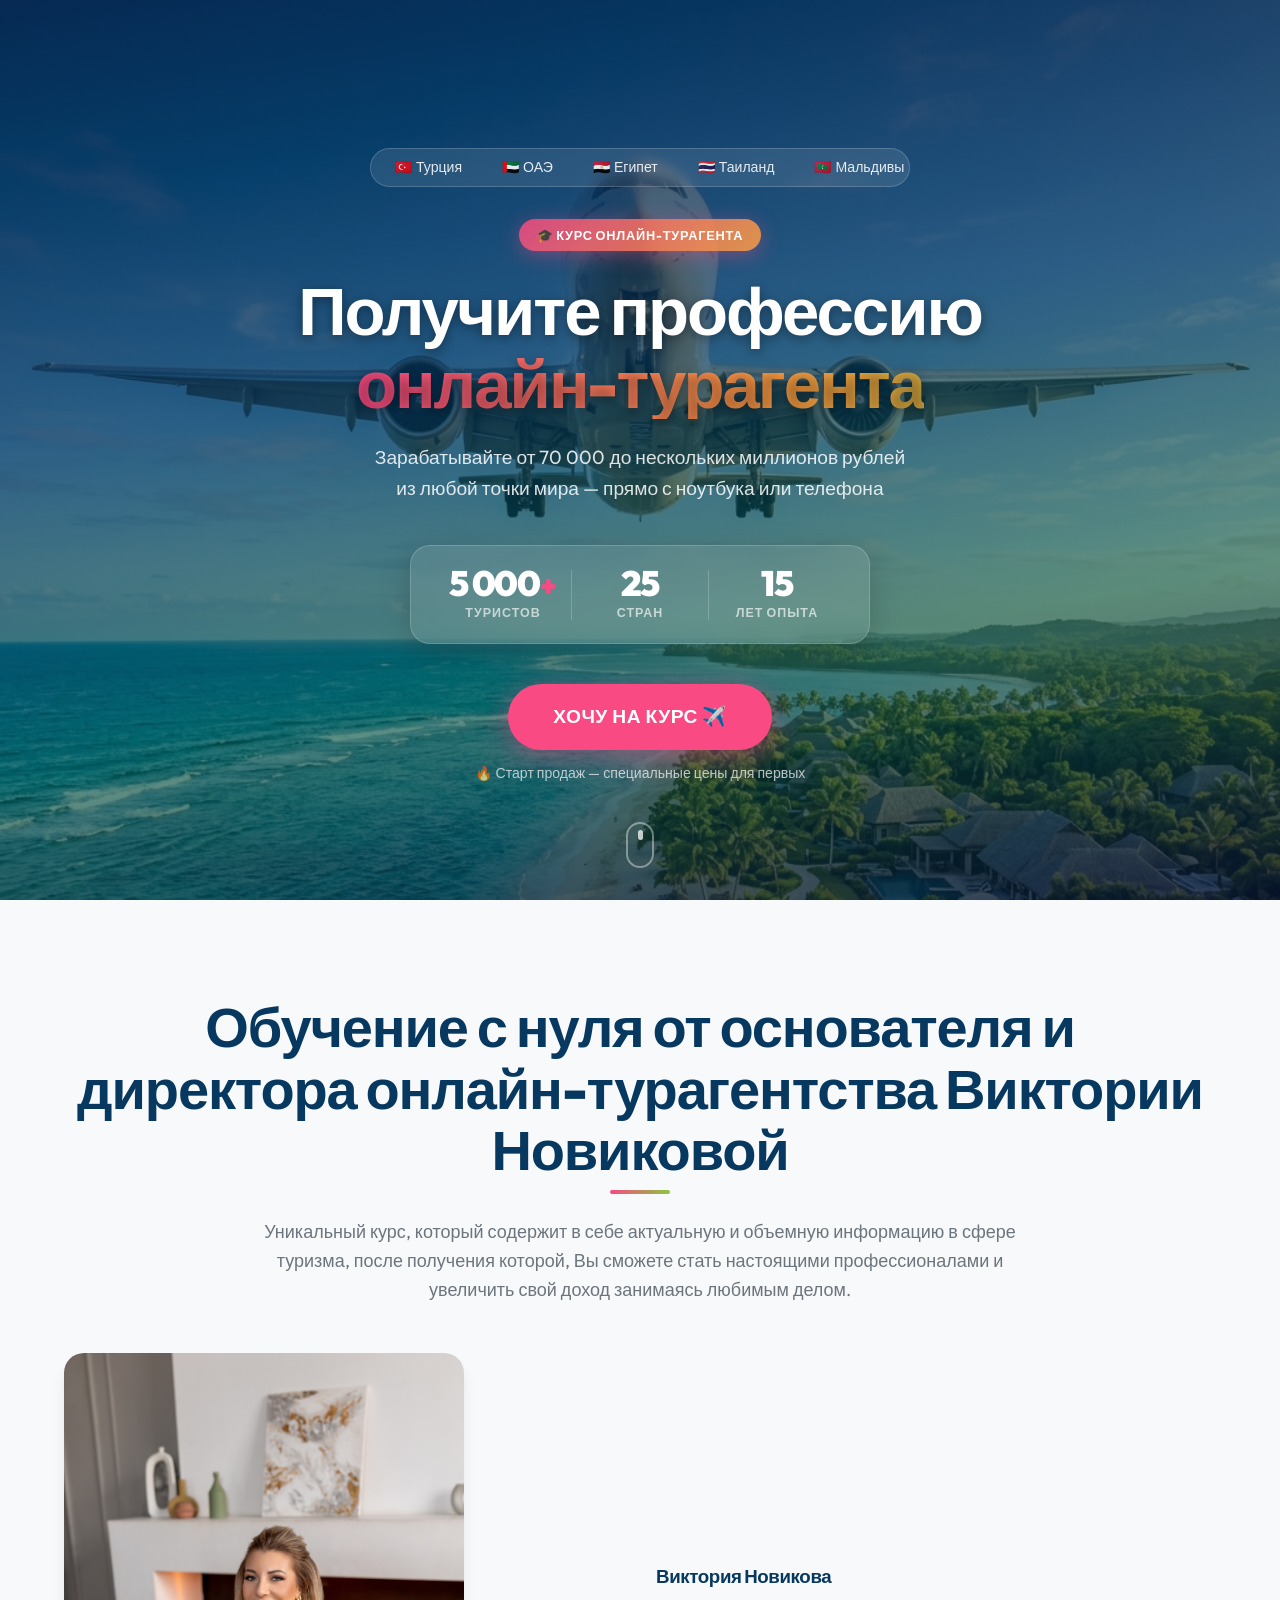
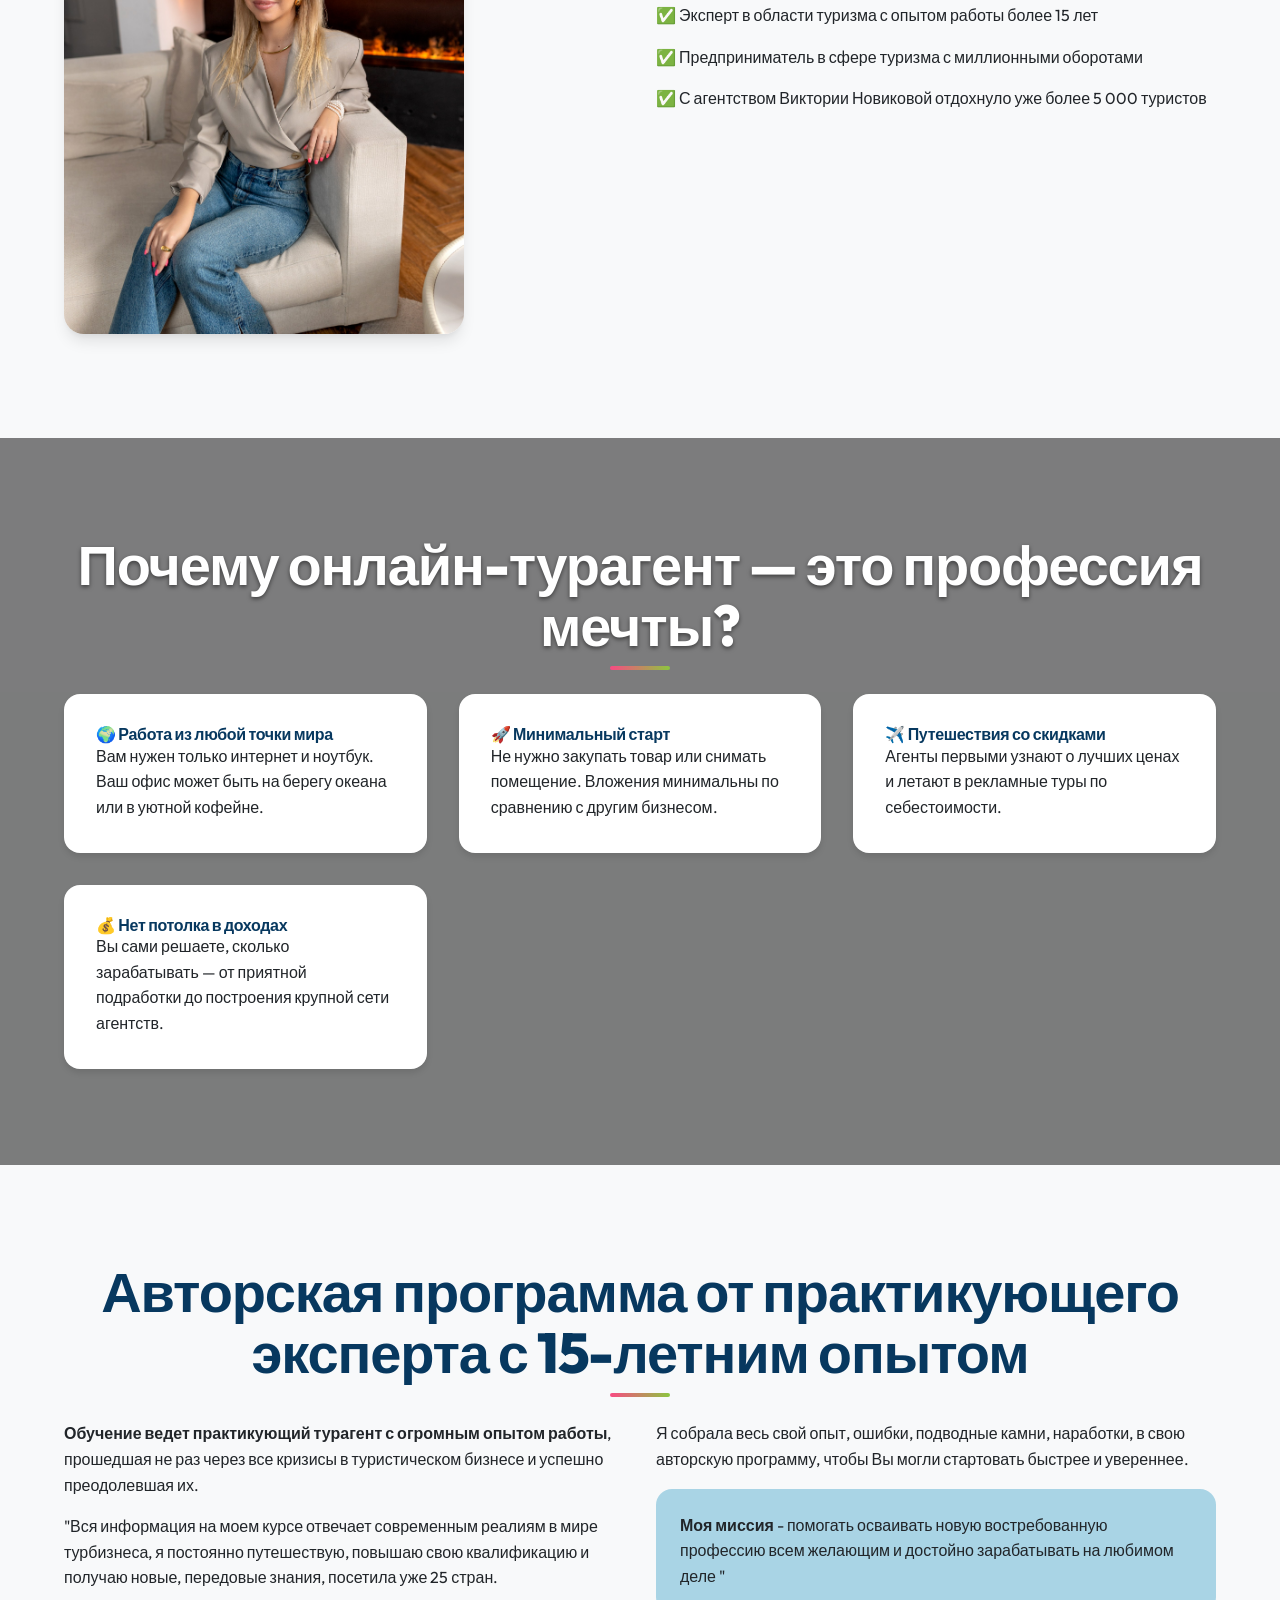
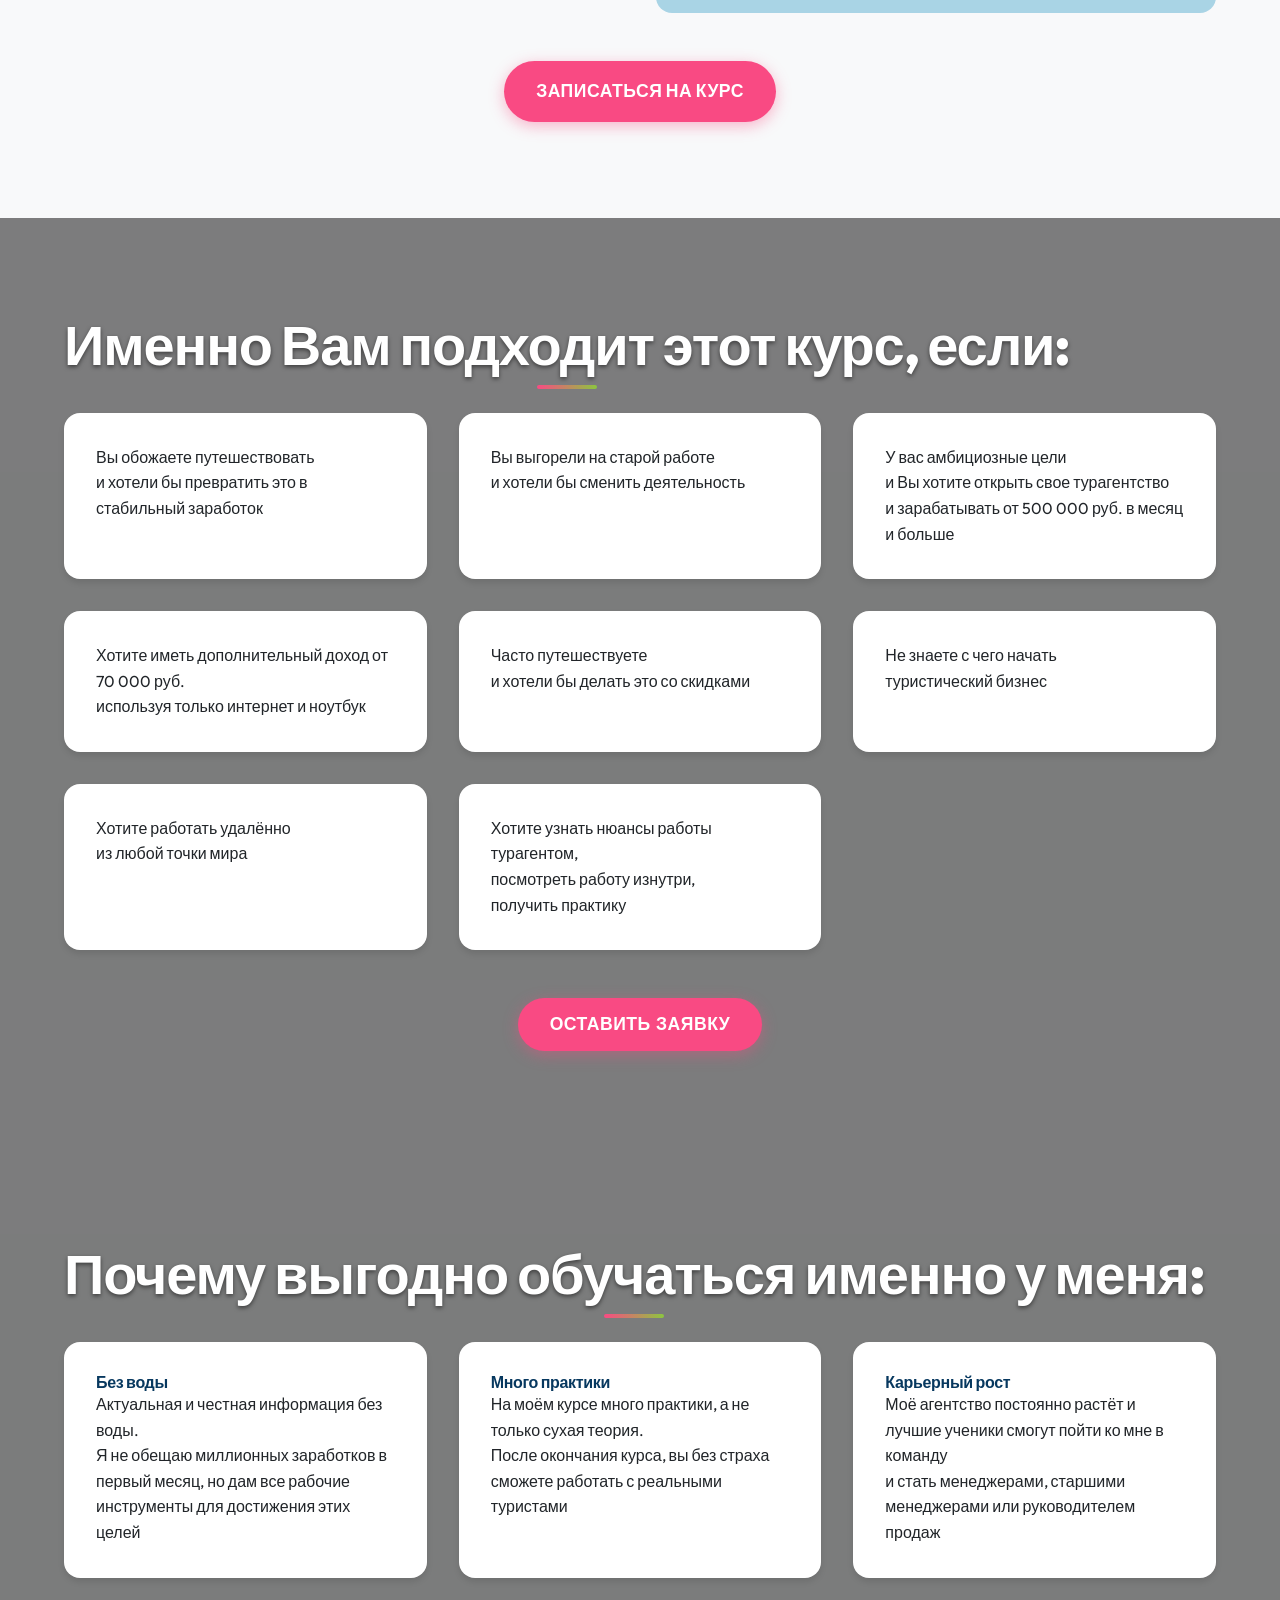
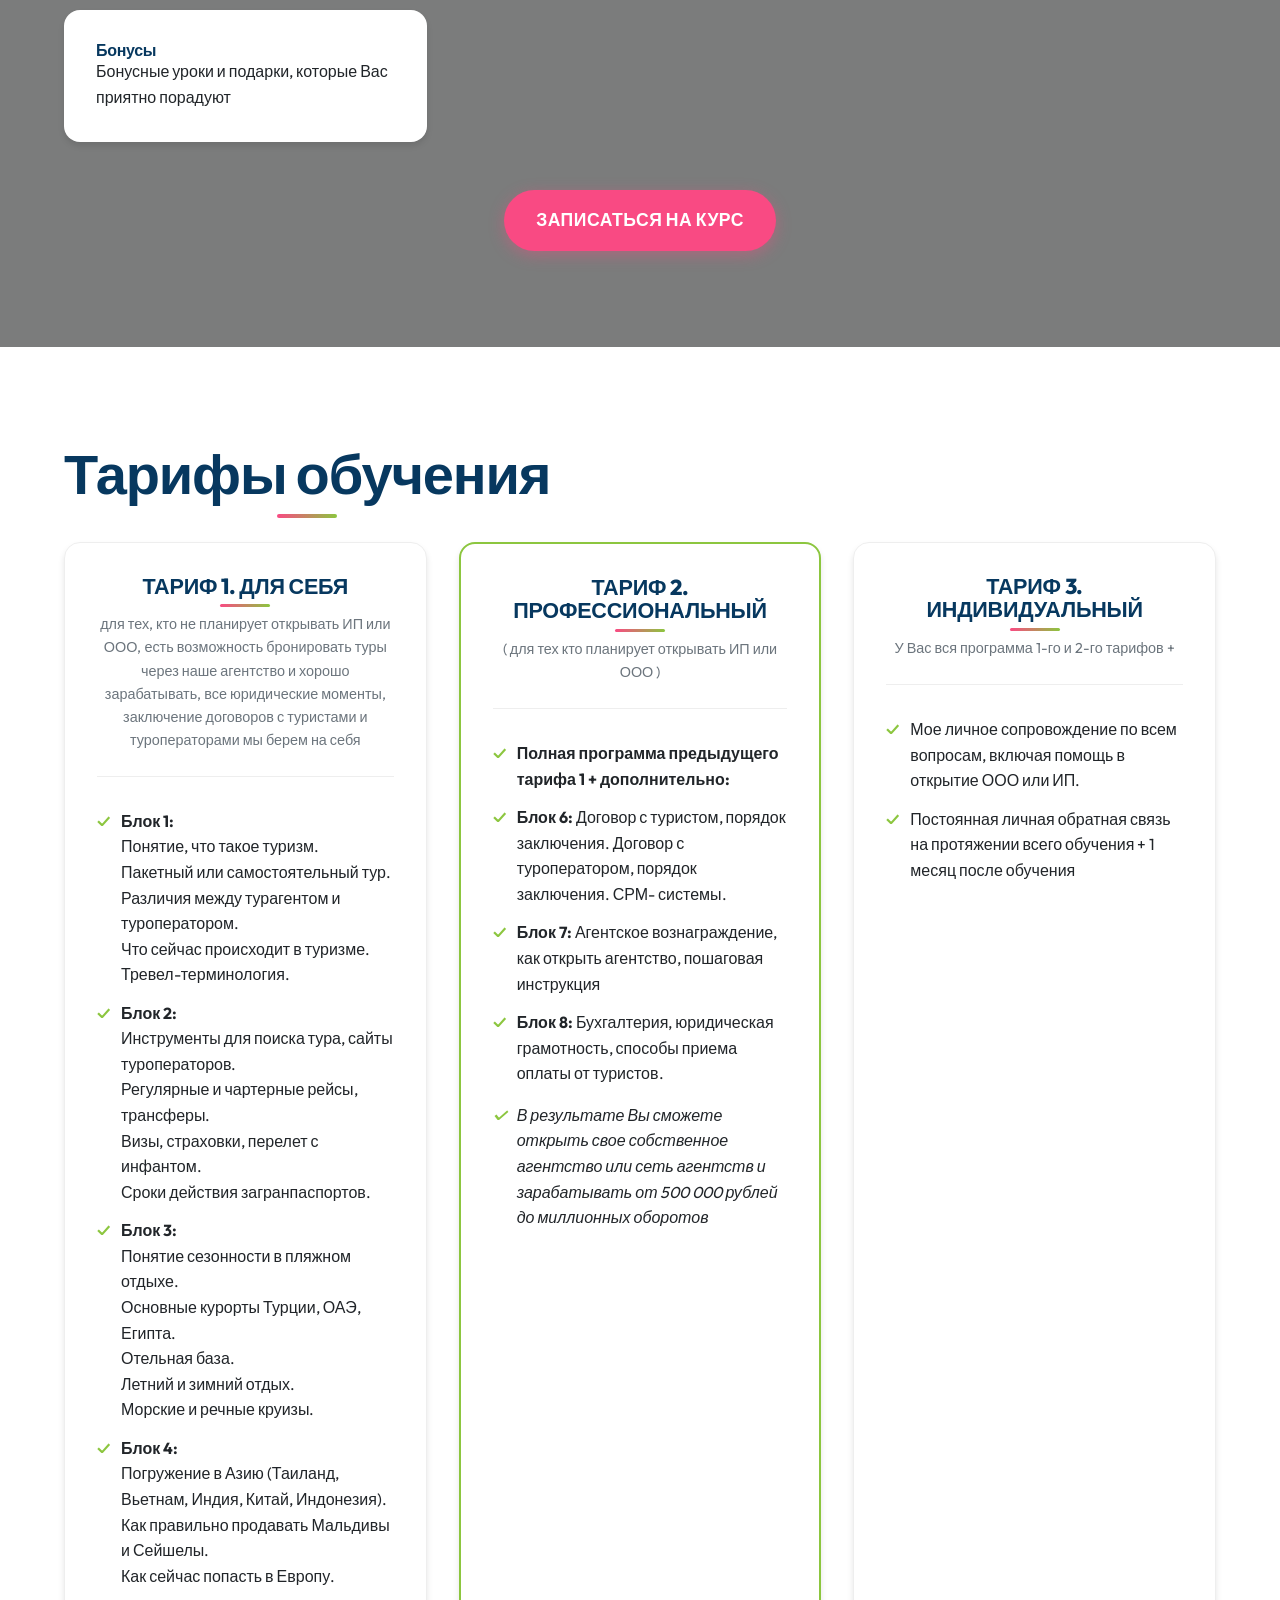
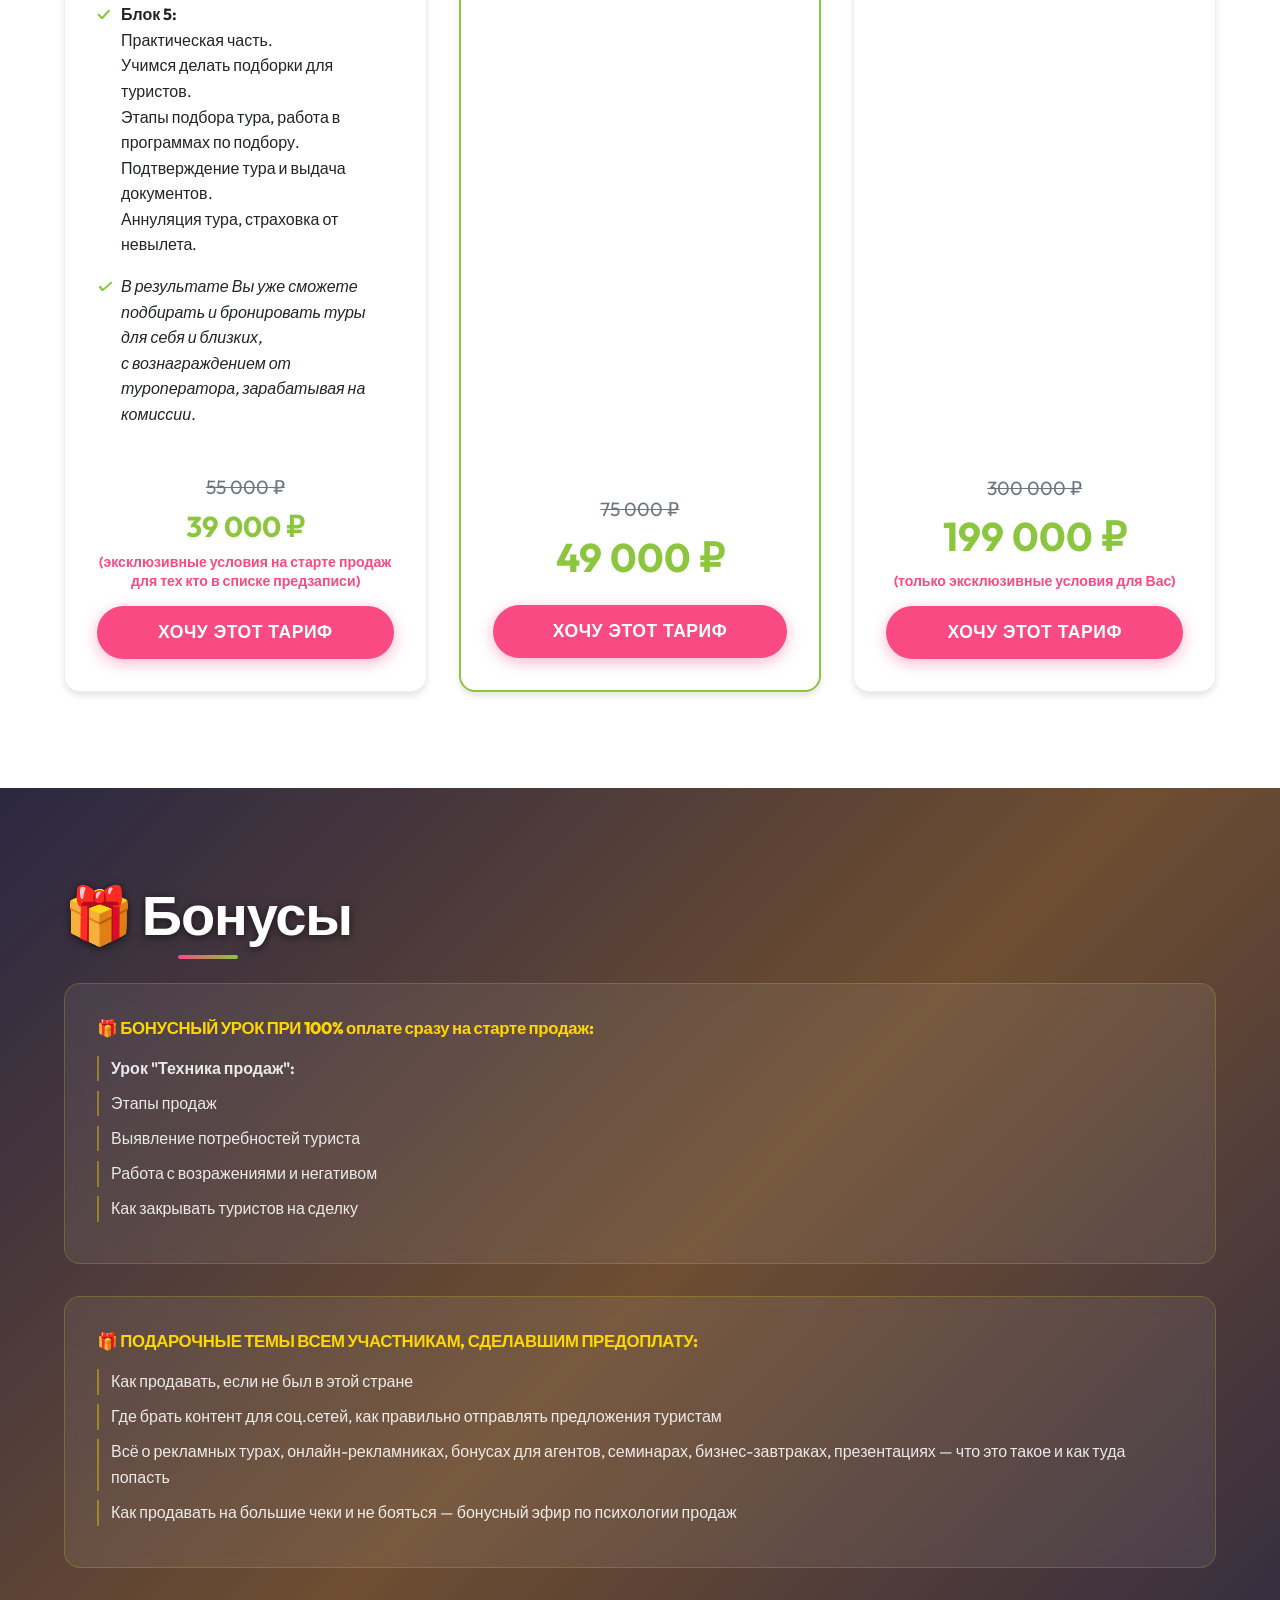
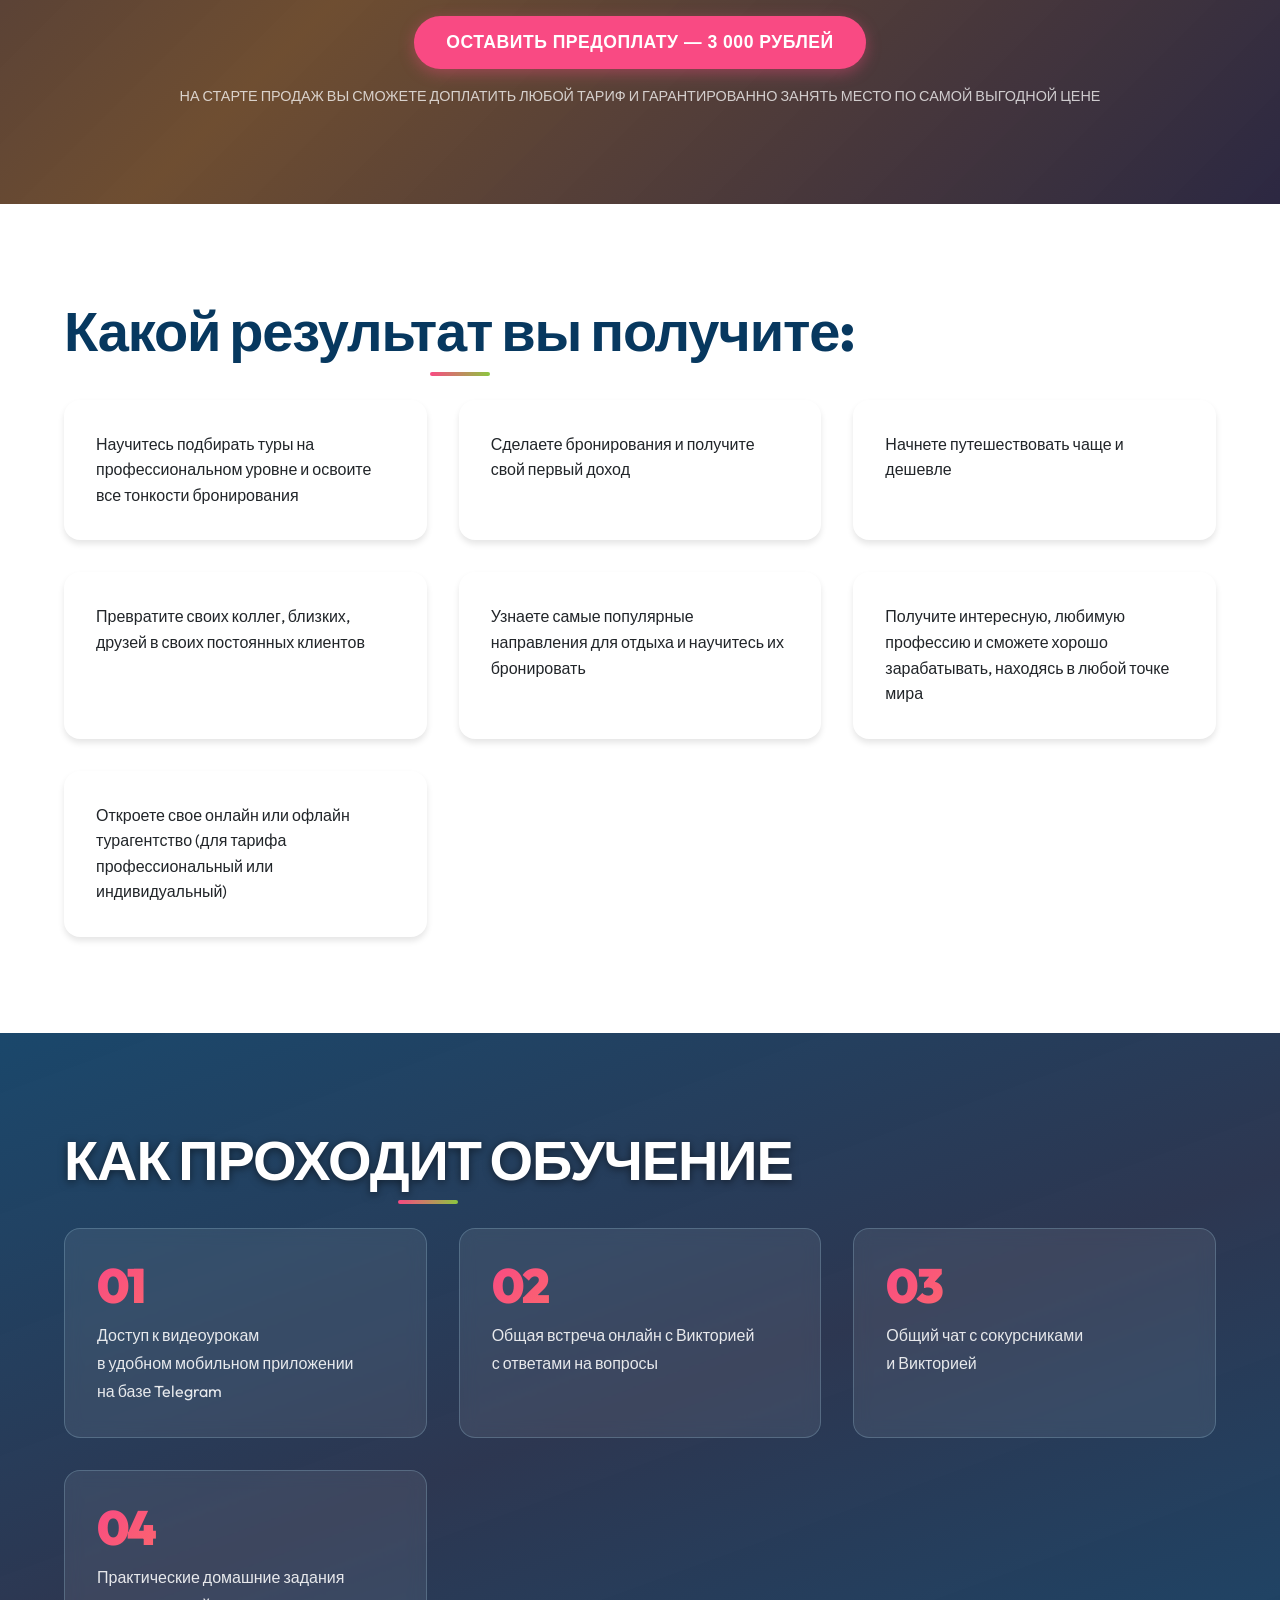
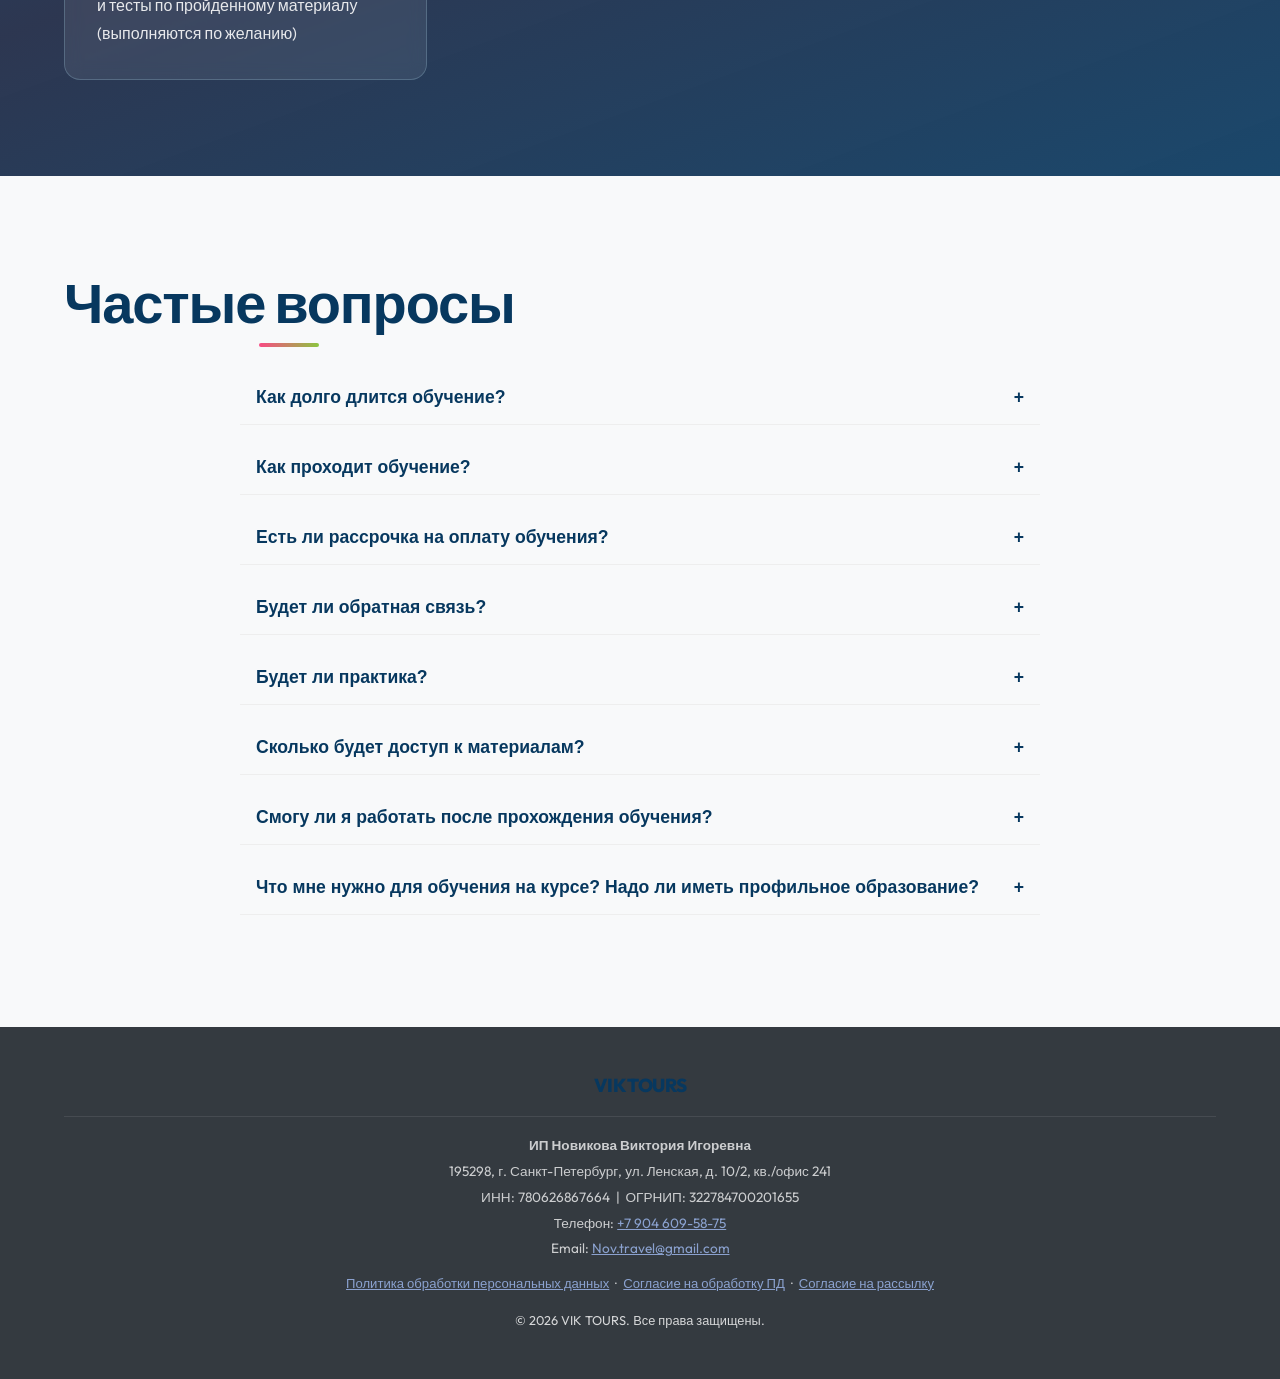
==== commit abe2f510: "Add files via upload" ====
--- a/index.html
+++ b/index.html
@@ -12,7 +12,6 @@
     <link rel="stylesheet" href="style.css">
 
     <style>
-
         /* ===== Pricing h3 highlight ===== */
         .pricing-header h3 {
             font-size: 1.35rem;
@@ -24,6 +23,7 @@
             display: inline-block;
             padding-bottom: 0.4rem;
         }
+
         .pricing-header h3::after {
             content: '';
             display: block;
@@ -45,31 +45,35 @@
 
         /* ===== FOR-YOU CARDS ===== */
         .for-you-card {
-            background: rgba(255,255,255,0.95);
+            background: rgba(255, 255, 255, 0.95);
             border-radius: 16px;
             padding: 1.6rem 1.75rem;
-            box-shadow: 0 8px 32px rgba(0,0,0,0.12);
+            box-shadow: 0 8px 32px rgba(0, 0, 0, 0.12);
             transition: transform 0.3s ease, box-shadow 0.3s ease;
             border-top: 4px solid var(--primary-red);
             display: flex;
             flex-direction: column;
             gap: 0.45rem;
         }
+
         .for-you-card:hover {
             transform: translateY(-6px);
-            box-shadow: 0 16px 40px rgba(0,0,0,0.18);
-        }
+            box-shadow: 0 16px 40px rgba(0, 0, 0, 0.18);
+        }
+
         .for-you-title {
             font-size: 1.05rem;
             font-weight: 700;
             color: var(--primary-dark-blue);
             line-height: 1.3;
         }
+
         .for-you-text {
             font-size: 0.9rem;
             color: #5a6a80;
             line-height: 1.6;
         }
+
         .modal-overlay {
             display: none;
             position: fixed;
@@ -81,24 +85,38 @@
             justify-content: center;
             padding: 1rem;
         }
-        .modal-overlay.open { display: flex; }
+
+        .modal-overlay.open {
+            display: flex;
+        }
+
         .modal-box {
             background: #fff;
             border-radius: 20px;
             padding: 2.25rem 2rem;
             max-width: 520px;
             width: 100%;
-            box-shadow: 0 20px 60px rgba(0,0,0,0.25);
+            box-shadow: 0 20px 60px rgba(0, 0, 0, 0.25);
             position: relative;
             animation: modalIn 0.3s ease;
         }
+
         @keyframes modalIn {
-            from { opacity: 0; transform: scale(0.94) translateY(16px); }
-            to   { opacity: 1; transform: scale(1) translateY(0); }
-        }
+            from {
+                opacity: 0;
+                transform: scale(0.94) translateY(16px);
+            }
+
+            to {
+                opacity: 1;
+                transform: scale(1) translateY(0);
+            }
+        }
+
         .modal-close {
             position: absolute;
-            top: 1rem; right: 1.25rem;
+            top: 1rem;
+            right: 1.25rem;
             background: none;
             border: none;
             font-size: 1.6rem;
@@ -107,10 +125,30 @@
             color: #888;
             transition: color 0.2s;
         }
-        .modal-close:hover { color: #333; }
-        .modal-box h3 { font-size: 1.25rem; font-weight: 700; color: #0f3460; margin-bottom: 1.25rem; }
-        .modal-form .form-group { margin-bottom: 1rem; }
-        .modal-form label { display: block; font-size: 0.85rem; font-weight: 600; margin-bottom: 0.3rem; color: #444; }
+
+        .modal-close:hover {
+            color: #333;
+        }
+
+        .modal-box h3 {
+            font-size: 1.25rem;
+            font-weight: 700;
+            color: #0f3460;
+            margin-bottom: 1.25rem;
+        }
+
+        .modal-form .form-group {
+            margin-bottom: 1rem;
+        }
+
+        .modal-form label {
+            display: block;
+            font-size: 0.85rem;
+            font-weight: 600;
+            margin-bottom: 0.3rem;
+            color: #444;
+        }
+
         .modal-form input[type="text"],
         .modal-form input[type="tel"],
         .modal-form input[type="email"] {
@@ -123,10 +161,19 @@
             outline: none;
             transition: border-color 0.2s;
         }
-        .modal-form input:focus { border-color: #0f3460; }
+
+        .modal-form input:focus {
+            border-color: #0f3460;
+        }
 
         /* ===== CHECKBOXES ===== */
-        .consent-block { margin-top: 1.1rem; display: flex; flex-direction: column; gap: 0.75rem; }
+        .consent-block {
+            margin-top: 1.1rem;
+            display: flex;
+            flex-direction: column;
+            gap: 0.75rem;
+        }
+
         .consent-item {
             display: flex;
             align-items: flex-start;
@@ -135,6 +182,7 @@
             line-height: 1.5;
             color: #444;
         }
+
         .consent-item input[type="checkbox"] {
             appearance: none;
             -webkit-appearance: none;
@@ -149,22 +197,33 @@
             transition: border-color 0.2s, background 0.2s;
             margin-top: 2px;
         }
+
         .consent-item input[type="checkbox"]:checked {
             background: #0f3460;
             border-color: #0f3460;
         }
+
         .consent-item input[type="checkbox"]:checked::after {
             content: '';
             position: absolute;
-            left: 4px; top: 1px;
-            width: 6px; height: 10px;
+            left: 4px;
+            top: 1px;
+            width: 6px;
+            height: 10px;
             border: 2px solid #fff;
             border-top: none;
             border-left: none;
             transform: rotate(45deg);
         }
-        .consent-item a { color: #0f3460; text-decoration: underline; }
-        .consent-item a:hover { color: #e63946; }
+
+        .consent-item a {
+            color: #0f3460;
+            text-decoration: underline;
+        }
+
+        .consent-item a:hover {
+            color: #e63946;
+        }
 
         .modal-submit {
             width: 100%;
@@ -180,8 +239,17 @@
             cursor: pointer;
             transition: opacity 0.2s, transform 0.15s;
         }
-        .modal-submit:hover { opacity: 0.9; transform: scale(1.01); }
-        .modal-submit:disabled { opacity: 0.45; cursor: not-allowed; transform: none; }
+
+        .modal-submit:hover {
+            opacity: 0.9;
+            transform: scale(1.01);
+        }
+
+        .modal-submit:disabled {
+            opacity: 0.45;
+            cursor: not-allowed;
+            transform: none;
+        }
 
         /* ===== REVIEWS NOTICE ===== */
         .reviews-notice {
@@ -197,20 +265,34 @@
             margin-left: auto;
             margin-right: auto;
         }
-        .reviews-notice strong { display: block; margin-bottom: 0.3rem; }
+
+        .reviews-notice strong {
+            display: block;
+            margin-bottom: 0.3rem;
+        }
 
         /* ===== FOOTER LEGAL ===== */
         .footer-legal {
             margin-top: 1.25rem;
             padding-top: 1rem;
-            border-top: 1px solid rgba(255,255,255,0.12);
+            border-top: 1px solid rgba(255, 255, 255, 0.12);
             font-size: 0.82rem;
             line-height: 1.7;
             opacity: 0.75;
         }
-        .footer-legal a { color: #a8c5ff; text-decoration: underline; }
-        .footer-legal a:hover { color: #fff; }
-        .footer-requisites { margin-bottom: 0.6rem; }
+
+        .footer-legal a {
+            color: #a8c5ff;
+            text-decoration: underline;
+        }
+
+        .footer-legal a:hover {
+            color: #fff;
+        }
+
+        .footer-requisites {
+            margin-bottom: 0.6rem;
+        }
     </style>
 </head>
 
@@ -223,7 +305,7 @@
         <!-- Gradient overlay -->
         <div class="hero-overlay"></div>
 
-        
+
 
         <!-- Animated particles -->
         <div class="hero-particles" aria-hidden="true">
@@ -253,15 +335,17 @@
             <h1 class="hero-title">
                 Получите профессию<br>
                 <span class="hero-highlight">онлайн-турагента</span><br>
-               
+
             </h1>
 
-            <p class="hero-sub">Зарабатывайте от 70 000 до нескольких миллионов рублей<br>из любой точки мира — прямо с ноутбука или телефона</p>
+            <p class="hero-sub">Зарабатывайте от 70 000 до нескольких миллионов рублей<br>из любой точки мира — прямо с
+                ноутбука или телефона</p>
 
             <!-- Stats row -->
             <div class="hero-stats">
                 <div class="hero-stat">
-                    <div class="hero-stat-numrow"><span class="hstat-num" data-target="5000">0</span><span class="hstat-suffix">+</span></div>
+                    <div class="hero-stat-numrow"><span class="hstat-num" data-target="5000">0</span><span
+                            class="hstat-suffix">+</span></div>
                     <span class="hstat-label">туристов</span>
                 </div>
 
@@ -292,7 +376,8 @@
     <!-- Block 2: About Course & Founder -->
     <section class="section">
         <div class="container">
-            <h2 class="section-title">Обучение с нуля от основателя и директора онлайн-турагентства Викории Новиковой</h2>
+            <h2 class="section-title">Обучение с нуля от основателя и директора онлайн-турагентства Виктории Новиковой
+            </h2>
             <p class="section-subtitle">Уникальный курс, который содержит в себе актуальную и объемную информацию в
                 сфере туризма, после получения которой, Вы сможете стать настоящими профессионалами и увеличить свой
                 доход занимаясь любимым делом.</p>
@@ -307,7 +392,8 @@
                     <ul style="list-style: none; margin-top: 1rem;">
                         <li style="margin-bottom: 1rem;">✅ Эксперт в области туризма с опытом работы более 15 лет</li>
                         <li style="margin-bottom: 1rem;">✅ Предприниматель в сфере туризма с миллионными оборотами</li>
-                        <li style="margin-bottom: 1rem;">✅ С агентством VIK TOURS отдохнуло уже более 5 000 туристов
+                        <li style="margin-bottom: 1rem;">✅ С агентством Виктории Новиковой отдохнуло уже более 5 000
+                            туристов
                         </li>
                     </ul>
                 </div>
@@ -381,14 +467,19 @@
             <h2 class="section-title" style="color: white; text-shadow: 0 2px 4px rgba(0,0,0,0.5);">Именно Вам подходит
                 этот курс, если:</h2>
             <div class="grid-3">
-                <div class="card fade-in-up">Вы обожаете путешествовать<br>и хотели бы превратить это в стабильный заработок</div>
-                <div class="card fade-in-up delay-100">Вы выгорели на старой работе<br>и хотели бы сменить деятельность</div>
-                <div class="card fade-in-up delay-200">У вас амбициозные цели<br>и Вы хотите открыть свое турагентство<br>и зарабатывать от 500 000 руб. в месяц и больше</div>
-                <div class="card fade-in-up">Хотите иметь дополнительный доход от 70 000 руб.<br>используя только интернет и ноутбук</div>
+                <div class="card fade-in-up">Вы обожаете путешествовать<br>и хотели бы превратить это в стабильный
+                    заработок</div>
+                <div class="card fade-in-up delay-100">Вы выгорели на старой работе<br>и хотели бы сменить деятельность
+                </div>
+                <div class="card fade-in-up delay-200">У вас амбициозные цели<br>и Вы хотите открыть свое
+                    турагентство<br>и зарабатывать от 500 000 руб. в месяц и больше</div>
+                <div class="card fade-in-up">Хотите иметь дополнительный доход от 70 000 руб.<br>используя только
+                    интернет и ноутбук</div>
                 <div class="card fade-in-up delay-100">Часто путешествуете<br>и хотели бы делать это со скидками</div>
                 <div class="card fade-in-up delay-200">Не знаете с чего начать<br>туристический бизнес</div>
                 <div class="card fade-in-up">Хотите работать удалённо<br>из любой точки мира</div>
-                <div class="card fade-in-up delay-100">Хотите узнать нюансы работы турагентом,<br>посмотреть работу изнутри,<br>получить практику</div>
+                <div class="card fade-in-up delay-100">Хотите узнать нюансы работы турагентом,<br>посмотреть работу
+                    изнутри,<br>получить практику</div>
             </div>
             <div style="text-align: center; margin-top: 3rem;">
                 <button class="btn btn-primary" onclick="openModal('Оставить заявку')">Оставить заявку</button>
@@ -405,15 +496,18 @@
             <div class="grid-2">
                 <div class="card fade-in-up">
                     <h4>Без воды</h4>
-                    <p>Актуальная и честная информация без воды.<br>Я не обещаю миллионных заработков в первый месяц, но дам все рабочие инструменты для достижения этих целей</p>
+                    <p>Актуальная и честная информация без воды.<br>Я не обещаю миллионных заработков в первый месяц, но
+                        дам все рабочие инструменты для достижения этих целей</p>
                 </div>
                 <div class="card fade-in-up delay-100">
                     <h4>Много практики</h4>
-                    <p>На моём курсе много практики, а не только сухая теория.<br>После окончания курса, вы без страха сможете работать с реальными туристами</p>
+                    <p>На моём курсе много практики, а не только сухая теория.<br>После окончания курса, вы без страха
+                        сможете работать с реальными туристами</p>
                 </div>
                 <div class="card fade-in-up delay-200">
                     <h4>Карьерный рост</h4>
-                    <p>Моё агентство постоянно растёт и лучшие ученики смогут пойти ко мне в команду<br>и стать менеджерами, старшими менеджерами или руководителем продаж</p>
+                    <p>Моё агентство постоянно растёт и лучшие ученики смогут пойти ко мне в команду<br>и стать
+                        менеджерами, старшими менеджерами или руководителем продаж</p>
                 </div>
                 <div class="card fade-in-up delay-300">
                     <h4>Бонусы</h4>
@@ -441,17 +535,29 @@
                             туроператорами мы берем на себя</p>
                     </div>
                     <ul class="pricing-features">
-                        <li><strong>Блок 1:</strong><br>Понятие, что такое туризм.<br>Пакетный или самостоятельный тур.<br>Различия между турагентом и туроператором.<br>Что сейчас происходит в туризме.<br>Тревел-терминология.</li>
-                        <li><strong>Блок 2:</strong><br>Инструменты для поиска тура, сайты туроператоров.<br>Регулярные и чартерные рейсы, трансферы.<br>Визы, страховки, перелет с инфантом.<br>Сроки действия загранпаспортов.</li>
-                        <li><strong>Блок 3:</strong><br>Понятие сезонности в пляжном отдыхе.<br>Основные курорты Турции, ОАЭ, Египта.<br>Отельная база.<br>Летний и зимний отдых.<br>Морские и речные круизы.</li>
-                        <li><strong>Блок 4:</strong><br>Погружение в Азию (Таиланд, Вьетнам, Индия, Китай, Индонезия).<br>Как правильно продавать Мальдивы и Сейшелы.<br>Как сейчас попасть в Европу.</li>
-                        <li><strong>Блок 5:</strong><br>Практическая часть.<br>Учимся делать подборки для туристов.<br>Этапы подбора тура, работа в программах по подбору.<br>Подтверждение тура и выдача документов.<br>Аннуляция тура, страховка от невылета.</li>
-                        <li style="margin-top: 1rem; font-style: italic;">В результате Вы уже сможете подбирать и бронировать туры для себя и близких,<br>с вознаграждением от туроператора, зарабатывая на комиссии.</li>
+                        <li><strong>Блок 1:</strong><br>Понятие, что такое туризм.<br>Пакетный или самостоятельный
+                            тур.<br>Различия между турагентом и туроператором.<br>Что сейчас происходит в
+                            туризме.<br>Тревел-терминология.</li>
+                        <li><strong>Блок 2:</strong><br>Инструменты для поиска тура, сайты туроператоров.<br>Регулярные
+                            и чартерные рейсы, трансферы.<br>Визы, страховки, перелет с инфантом.<br>Сроки действия
+                            загранпаспортов.</li>
+                        <li><strong>Блок 3:</strong><br>Понятие сезонности в пляжном отдыхе.<br>Основные курорты Турции,
+                            ОАЭ, Египта.<br>Отельная база.<br>Летний и зимний отдых.<br>Морские и речные круизы.</li>
+                        <li><strong>Блок 4:</strong><br>Погружение в Азию (Таиланд, Вьетнам, Индия, Китай,
+                            Индонезия).<br>Как правильно продавать Мальдивы и Сейшелы.<br>Как сейчас попасть в Европу.
+                        </li>
+                        <li><strong>Блок 5:</strong><br>Практическая часть.<br>Учимся делать подборки для
+                            туристов.<br>Этапы подбора тура, работа в программах по подбору.<br>Подтверждение тура и
+                            выдача документов.<br>Аннуляция тура, страховка от невылета.</li>
+                        <li style="margin-top: 1rem; font-style: italic;">В результате Вы уже сможете подбирать и
+                            бронировать туры для себя и близких,<br>с вознаграждением от туроператора, зарабатывая на
+                            комиссии.</li>
                     </ul>
                     <div style="text-align: center; margin-top: auto; margin-bottom: 1rem;">
                         <p class="old-price">55 000 ₽</p>
                         <p class="price" style="font-size: 1.8rem;">39 000 ₽
-                            <span class="price-note-red">(эксклюзивные условия на старте продаж для тех кто в списке предзаписи)</span>
+                            <span class="price-note-red">(эксклюзивные условия на старте продаж для тех кто в списке
+                                предзаписи)</span>
                         </p>
                     </div>
                     <button class="btn btn-primary" onclick="openModal('Тариф 1 — Для себя')">Хочу этот тариф</button>
@@ -480,7 +586,8 @@
                         <p class="old-price">75 000 ₽</p>
                         <p class="price">49 000 ₽</p>
                     </div>
-                    <button class="btn btn-primary" onclick="openModal('Тариф 2 — Профессиональный')">Хочу этот тариф</button>
+                    <button class="btn btn-primary" onclick="openModal('Тариф 2 — Профессиональный')">Хочу этот
+                        тариф</button>
                 </div>
 
                 <!-- Tariff 3 -->
@@ -500,7 +607,8 @@
                             <span class="price-note-red">(только эксклюзивные условия для Вас)</span>
                         </p>
                     </div>
-                    <button class="btn btn-primary" onclick="openModal('Тариф 3 — Индивидуальный')">Хочу этот тариф</button>
+                    <button class="btn btn-primary" onclick="openModal('Тариф 3 — Индивидуальный')">Хочу этот
+                        тариф</button>
                 </div>
             </div>
     </section>
@@ -522,12 +630,14 @@
                 <h3>🎁 ПОДАРОЧНЫЕ ТЕМЫ ВСЕМ УЧАСТНИКАМ, СДЕЛАВШИМ ПРЕДОПЛАТУ:</h3>
                 <p>Как продавать, если не был в этой стране</p>
                 <p>Где брать контент для соц.сетей, как правильно отправлять предложения туристам</p>
-                <p>Всё о рекламных турах, онлайн-рекламниках, бонусах для агентов, семинарах, бизнес-завтраках, презентациях — что это такое и как туда попасть</p>
+                <p>Всё о рекламных турах, онлайн-рекламниках, бонусах для агентов, семинарах, бизнес-завтраках,
+                    презентациях — что это такое и как туда попасть</p>
                 <p>Как продавать на большие чеки и не бояться — бонусный эфир по психологии продаж</p>
             </div>
             <div style="text-align: center; margin-top: 3rem;">
                 <button class="btn btn-primary" onclick="openPrepayModal()">Оставить предоплату — 3 000 рублей</button>
-                <p style="margin-top: 1rem; font-size: 0.9rem; color: rgba(255,255,255,0.75);">НА СТАРТЕ ПРОДАЖ ВЫ СМОЖЕТЕ ДОПЛАТИТЬ ЛЮБОЙ ТАРИФ И ГАРАНТИРОВАННО ЗАНЯТЬ МЕСТО ПО САМОЙ ВЫГОДНОЙ ЦЕНЕ</p>
+                <p style="margin-top: 1rem; font-size: 0.9rem; color: rgba(255,255,255,0.75);">НА СТАРТЕ ПРОДАЖ ВЫ
+                    СМОЖЕТЕ ДОПЛАТИТЬ ЛЮБОЙ ТАРИФ И ГАРАНТИРОВАННО ЗАНЯТЬ МЕСТО ПО САМОЙ ВЫГОДНОЙ ЦЕНЕ</p>
             </div>
         </div>
     </section>
@@ -556,51 +666,36 @@
     <section class="section how-works-section" style="position: relative;">
         <div class="how-works-overlay"></div>
         <div class="container" style="position: relative; z-index: 1;">
-            <h2 class="section-title" style="color: white; text-shadow: 0 2px 8px rgba(0,0,0,0.5);">КАК ПРОХОДИТ ОБУЧЕНИЕ</h2>
+            <h2 class="section-title" style="color: white; text-shadow: 0 2px 8px rgba(0,0,0,0.5);">КАК ПРОХОДИТ
+                ОБУЧЕНИЕ</h2>
             <div class="grid-2">
                 <div class="how-card fade-in-up">
                     <div class="how-num">01</div>
                     <p>Доступ к видеоурокам
-                    в удобном мобильном приложении
-                    на базе Telegram</p>
+                        в удобном мобильном приложении
+                        на базе Telegram</p>
                 </div>
                 <div class="how-card fade-in-up delay-100">
                     <div class="how-num">02</div>
                     <p>Общая встреча онлайн с Викторией
-                    с ответами на вопросы</p>
+                        с ответами на вопросы</p>
                 </div>
                 <div class="how-card fade-in-up delay-200">
                     <div class="how-num">03</div>
                     <p>Общий чат с сокурсниками
-                    и Викторией</p>
+                        и Викторией</p>
                 </div>
                 <div class="how-card fade-in-up delay-300">
                     <div class="how-num">04</div>
                     <p>Практические домашние задания
-                    и тесты по пройденному материалу
-                    (выполняются по желанию)</p>
+                        и тесты по пройденному материалу
+                        (выполняются по желанию)</p>
                 </div>
             </div>
         </div>
     </section>
 
-    <!-- Block 12: Reviews -->
-    <section class="section bg-image-5" style="position: relative;">
-        <div class="overlay"></div>
-        <div class="container" style="position: relative; z-index: 1;">
-            <h2 class="section-title" style="color: white; text-shadow: 0 2px 4px rgba(0,0,0,0.5);">Отзывы</h2>
-            <div class="founder-img-placeholder"
-                style="height: 200px; max-width: 800px; background-color: rgba(255,255,255,0.9);">
-                ОТЗЫВЫ ТУРИСТОВ И УЧЕНИКОВ
-            </div>
-            <!-- Уведомление об условиях обработки ПД в разделе отзывов -->
-            <div class="reviews-notice">
-                <strong>Информация об условиях обработки и о наличии запретов и условий на обработку неограниченным кругом лиц персональных данных, разрешённых субъектом персональных данных для распространения:</strong>
-                Персональные данные (имя, фамилия человека), размещённые на сайте, опубликованы с согласия субъектов на распространение.
-                Обработка ПД в любой форме третьими лицами (кроме доступа на сайте в соответствии с согласием): запрещена.
-            </div>
-        </div>
-    </section>
+
 
     <!-- Block 13: FAQ -->
     <section class="section">
@@ -690,11 +785,16 @@
                 <div class="consent-block">
                     <label class="consent-item">
                         <input type="checkbox" id="consentProcessing" required>
-                        <span>Я согласен (<a href="consent-processing.html" target="_blank">текст согласия</a>) с обработкой моих персональных данных в соответствии с политикой (<a href="privacy-policy.html" target="_blank">текст политики</a>) обработки персональных данных</span>
+                        <span>Я согласен (<a href="consent-processing.html" target="_blank">текст согласия</a>) с
+                            обработкой моих персональных данных в соответствии с политикой (<a
+                                href="privacy-policy.html" target="_blank">текст политики</a>) обработки персональных
+                            данных</span>
                     </label>
                     <label class="consent-item">
                         <input type="checkbox" id="consentMailing">
-                        <span>Даю согласие (<a href="consent-mailing.html" target="_blank">текст согласия</a>) на получение информационных и маркетинговых материалов (вы в любой момент можете отказаться от получения писем путём направления отказа на эл. почту компании)</span>
+                        <span>Даю согласие (<a href="consent-mailing.html" target="_blank">текст согласия</a>) на
+                            получение информационных и маркетинговых материалов (вы в любой момент можете отказаться от
+                            получения писем путём направления отказа на эл. почту компании)</span>
                     </label>
                 </div>
                 <button type="submit" class="modal-submit" id="modalSubmitBtn">Отправить заявку</button>
@@ -704,23 +804,32 @@
     </div>
 
     <!-- Modal Overlay — Предоплата -->
-    <div class="modal-overlay" id="prepayModalOverlay" role="dialog" aria-modal="true" aria-labelledby="prepayModalTitle">
+    <div class="modal-overlay" id="prepayModalOverlay" role="dialog" aria-modal="true"
+        aria-labelledby="prepayModalTitle">
         <div class="modal-box">
             <button class="modal-close" onclick="closePrepayModal()" aria-label="Закрыть">&times;</button>
             <h3 id="prepayModalTitle">Предоплата — 3 000 рублей</h3>
-            <p style="font-size:0.88rem; color:#555; margin-bottom:1rem; line-height:1.5;">Перед переходом к оплате, пожалуйста, подтвердите своё согласие.</p>
+            <p style="font-size:0.88rem; color:#555; margin-bottom:1rem; line-height:1.5;">Перед переходом к оплате,
+                пожалуйста, подтвердите своё согласие.</p>
             <div class="consent-block">
                 <label class="consent-item">
                     <input type="checkbox" id="prepayConsentProcessing">
-                    <span>Я согласен (<a href="consent-processing.html" target="_blank">текст согласия</a>) с обработкой моих персональных данных в соответствии с политикой (<a href="privacy-policy.html" target="_blank">текст политики</a>) обработки персональных данных</span>
+                    <span>Я согласен (<a href="consent-processing.html" target="_blank">текст согласия</a>) с обработкой
+                        моих персональных данных в соответствии с политикой (<a href="privacy-policy.html"
+                            target="_blank">текст политики</a>) обработки персональных данных</span>
                 </label>
                 <label class="consent-item">
                     <input type="checkbox" id="prepayConsentMailing">
-                    <span>Даю согласие (<a href="consent-mailing.html" target="_blank">текст согласия</a>) на получение информационных и маркетинговых материалов (вы в любой момент можете отказаться от получения писем путём направления отказа на эл. почту компании)</span>
+                    <span>Даю согласие (<a href="consent-mailing.html" target="_blank">текст согласия</a>) на получение
+                        информационных и маркетинговых материалов (вы в любой момент можете отказаться от получения
+                        писем путём направления отказа на эл. почту компании)</span>
                 </label>
             </div>
-            <button class="modal-submit" id="prepaySubmitBtn" onclick="proceedToPrepay()" style="margin-top:1.25rem;">Перейти к оплате</button>
-            <div id="prepayMsg" style="margin-top:0.75rem; text-align:center; font-size:0.88rem; color:#c0392b; display:none;">Необходимо подтвердить согласие на обработку персональных данных.</div>
+            <button class="modal-submit" id="prepaySubmitBtn" onclick="proceedToPrepay()"
+                style="margin-top:1.25rem;">Перейти к оплате</button>
+            <div id="prepayMsg"
+                style="margin-top:0.75rem; text-align:center; font-size:0.88rem; color:#c0392b; display:none;">
+                Необходимо подтвердить согласие на обработку персональных данных.</div>
         </div>
     </div>
 
@@ -794,7 +903,7 @@
             document.body.style.overflow = '';
         }
 
-        overlay.addEventListener('click', function(e) {
+        overlay.addEventListener('click', function (e) {
             if (e.target === overlay) closeModal();
         });
 
@@ -814,7 +923,7 @@
             document.body.style.overflow = '';
         }
 
-        prepayOverlay.addEventListener('click', function(e) {
+        prepayOverlay.addEventListener('click', function (e) {
             if (e.target === prepayOverlay) closePrepayModal();
         });
 
@@ -829,12 +938,12 @@
         }
 
         // Close on Escape
-        document.addEventListener('keydown', function(e) {
+        document.addEventListener('keydown', function (e) {
             if (e.key === 'Escape') { closeModal(); closePrepayModal(); }
         });
 
         // ===== FORMSPREE SUBMIT =====
-        modalForm.addEventListener('submit', async function(e) {
+        modalForm.addEventListener('submit', async function (e) {
             e.preventDefault();
 
             const name = document.getElementById('modalName').value.trim();
--- a/style.css
+++ b/style.css
@@ -438,12 +438,50 @@
 
 /* ---- hero responsive ---- */
 @media (max-width: 768px) {
-  .hero-title { font-size: 2.4rem; }
-  .hero-sub   { font-size: 1rem; }
-  .hstat-num  { font-size: 1.6rem; }
-  .hero-stats { padding: 1rem 1.25rem; }
+  .hero-title {
+    font-size: clamp(1.65rem, 6.5vw, 2.4rem);
+    word-break: break-word;
+    overflow-wrap: break-word;
+  }
+  .hero-sub {
+    font-size: 0.92rem;
+    padding: 0 0.25rem;
+  }
+  .hero-inner {
+    padding: 5rem 0.9rem 3.5rem;
+    width: 100%;
+    box-sizing: border-box;
+  }
+  .hero-ticker {
+    max-width: 100%;
+    padding: 0.35rem 0.75rem;
+    margin-bottom: 1.1rem;
+    box-sizing: border-box;
+  }
+  .ticker-track { gap: 1.25rem; font-size: 0.75rem; }
+  .hero-badge {
+    font-size: 0.7rem;
+    padding: 0.28rem 0.75rem;
+    margin-bottom: 0.85rem;
+  }
+  .hero-stats {
+    padding: 0.8rem 0;
+    max-width: calc(100% - 1.8rem);
+    width: calc(100% - 1.8rem);
+    margin: 0 auto 2rem;
+    box-sizing: border-box;
+    gap: 0;
+  }
+  .hero-stat { flex: 1; min-width: 0; }
+  .hstat-num  { font-size: 1.35rem; }
+  .hstat-suffix { font-size: 1.1rem; }
+  .hstat-label { font-size: 0.62rem; letter-spacing: 0.04em; }
+  .hero-stat-divider { height: 32px; margin: 0 2px; flex-shrink: 0; }
+  .btn-hero { font-size: 0.95rem; padding: 0.85rem 1.75rem; }
+  .hero-cta-note { font-size: 0.78rem; padding: 0 0.5rem; text-align: center; }
   .hero-scroll { display: none; }
 }
+
 
 .hero p:not(.hero-sub):not(.hero-cta-note) {
   font-size: 1.25rem;
@@ -821,14 +859,18 @@
 /* Responsive */
 @media (max-width: 768px) {
   .section-title {
-    font-size: 2rem;
-  }
-
-  .hero h1 {
-    font-size: 2.2rem;
+    font-size: clamp(1.5rem, 6vw, 2rem);
   }
 
   .how-num {
     font-size: 2.2rem;
   }
+
+  .grid-2, .grid-3 {
+    grid-template-columns: 1fr;
+  }
+
+  .hero {
+    overflow-x: hidden;
+  }
 }
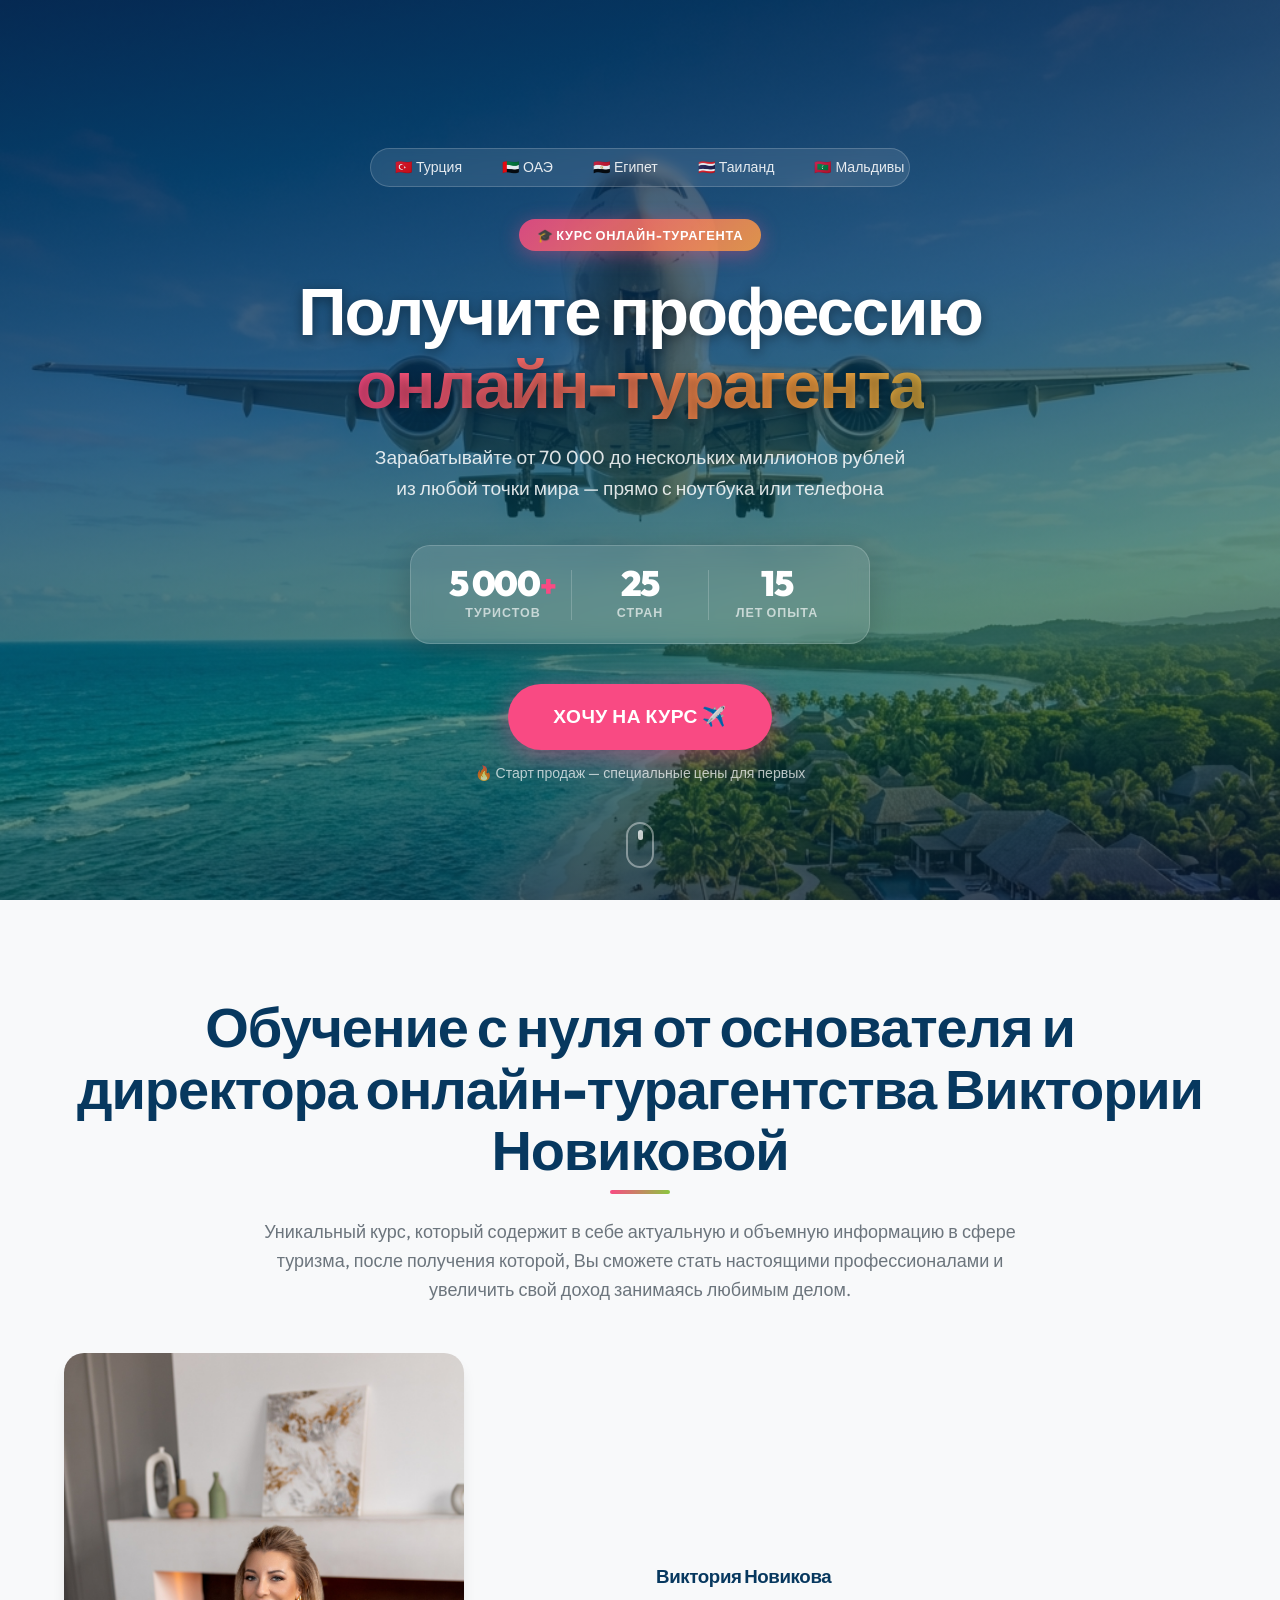
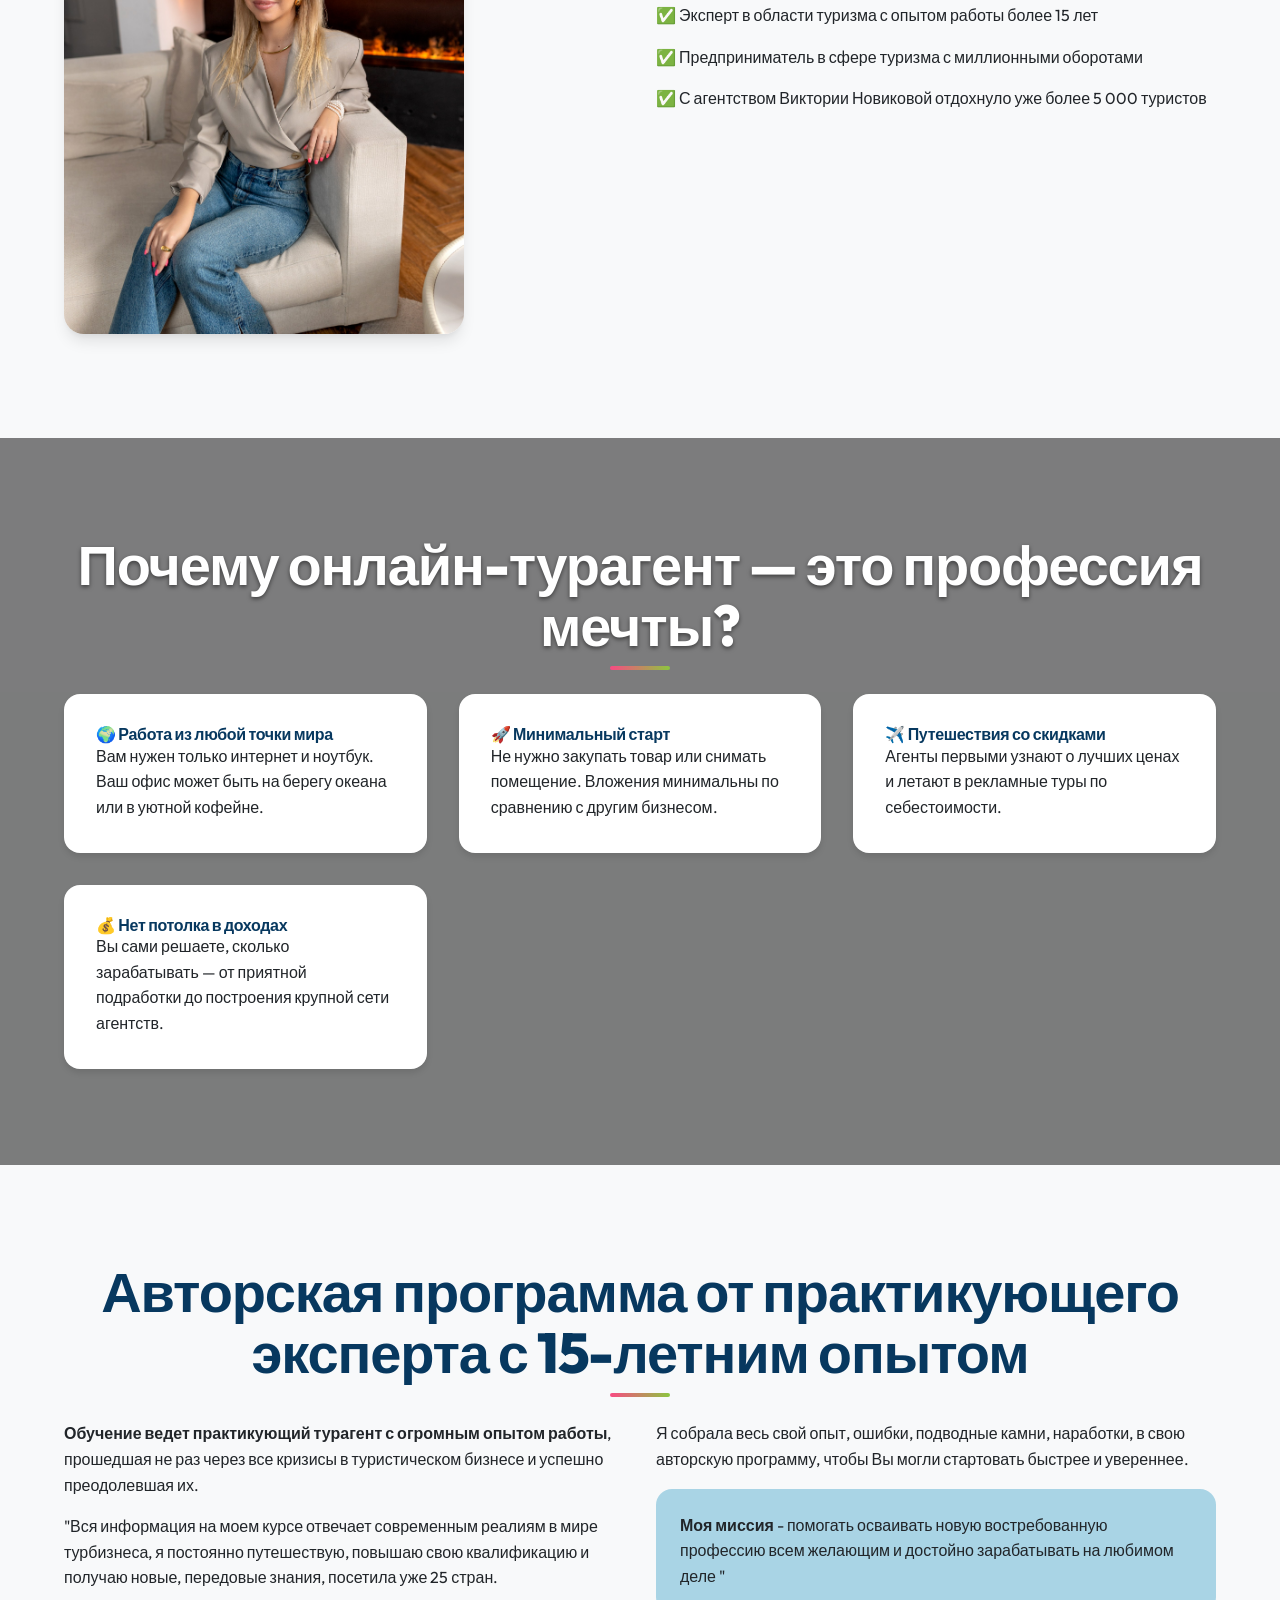
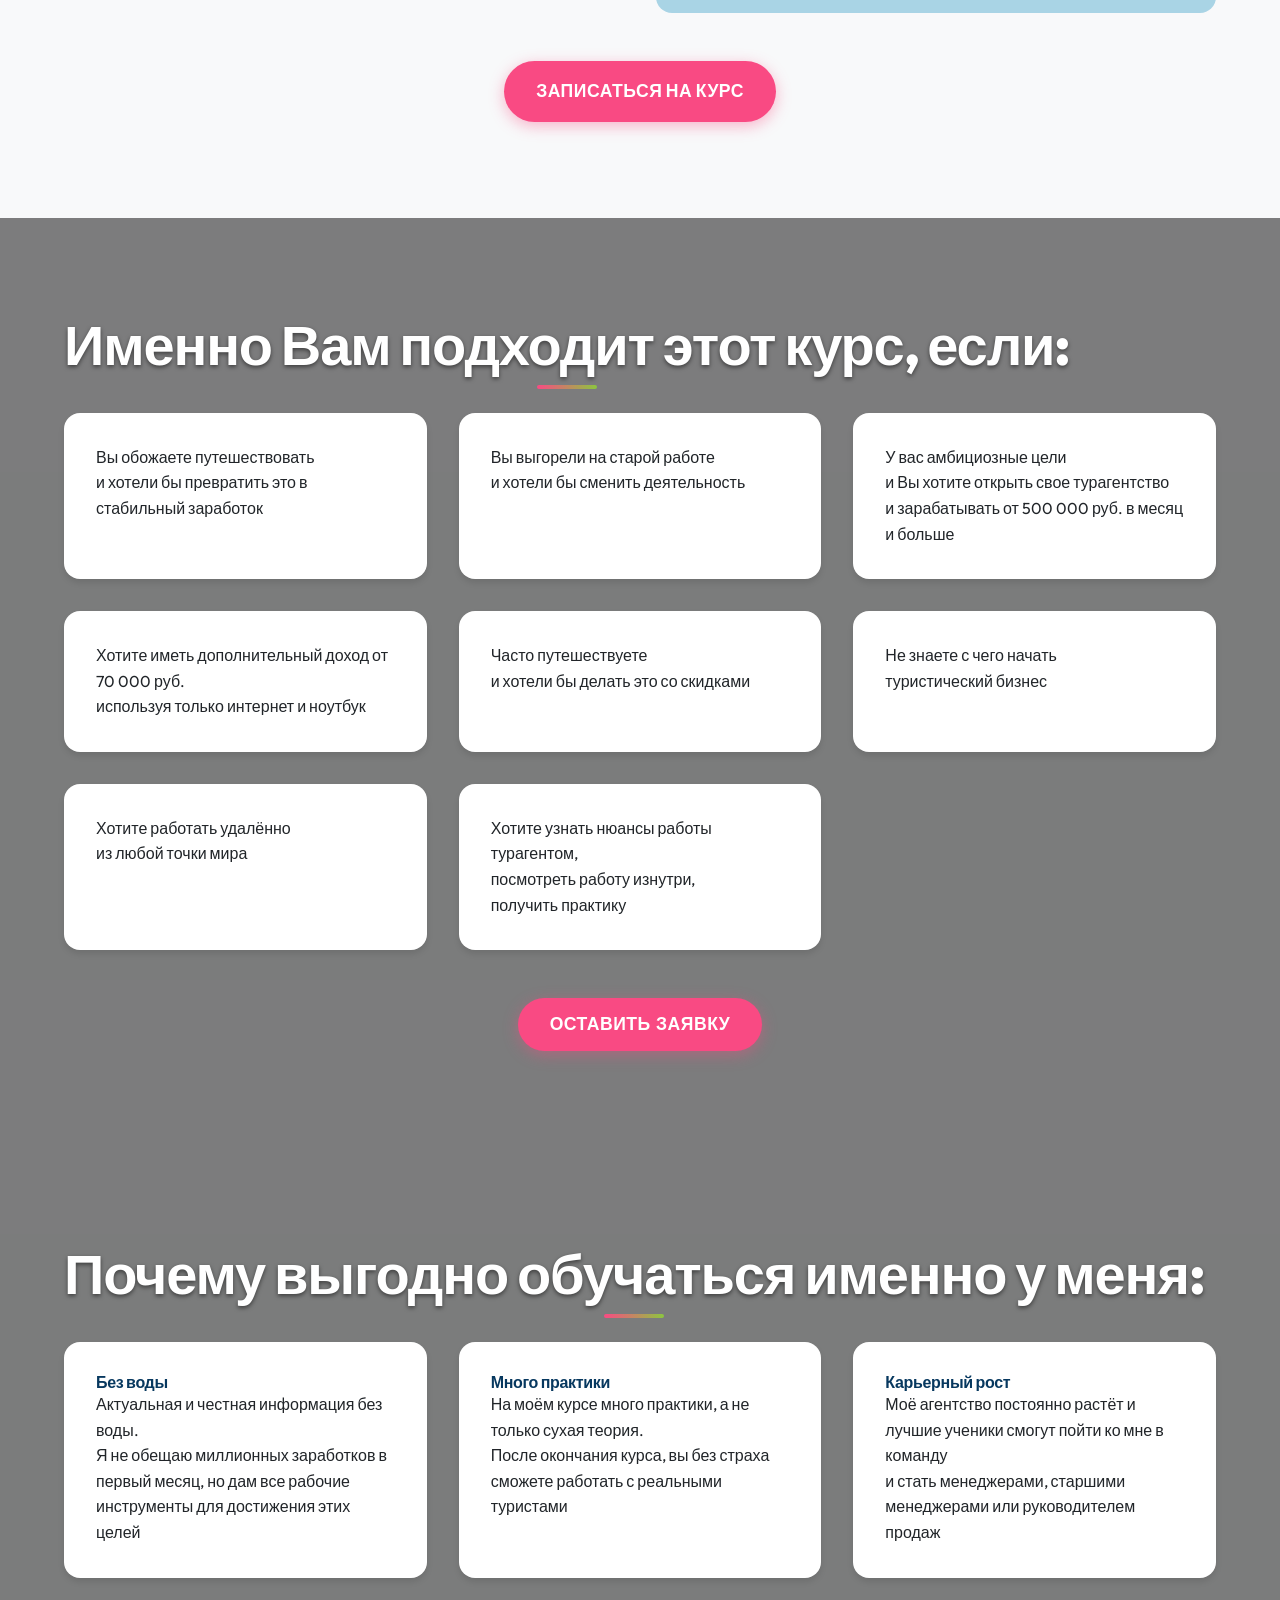
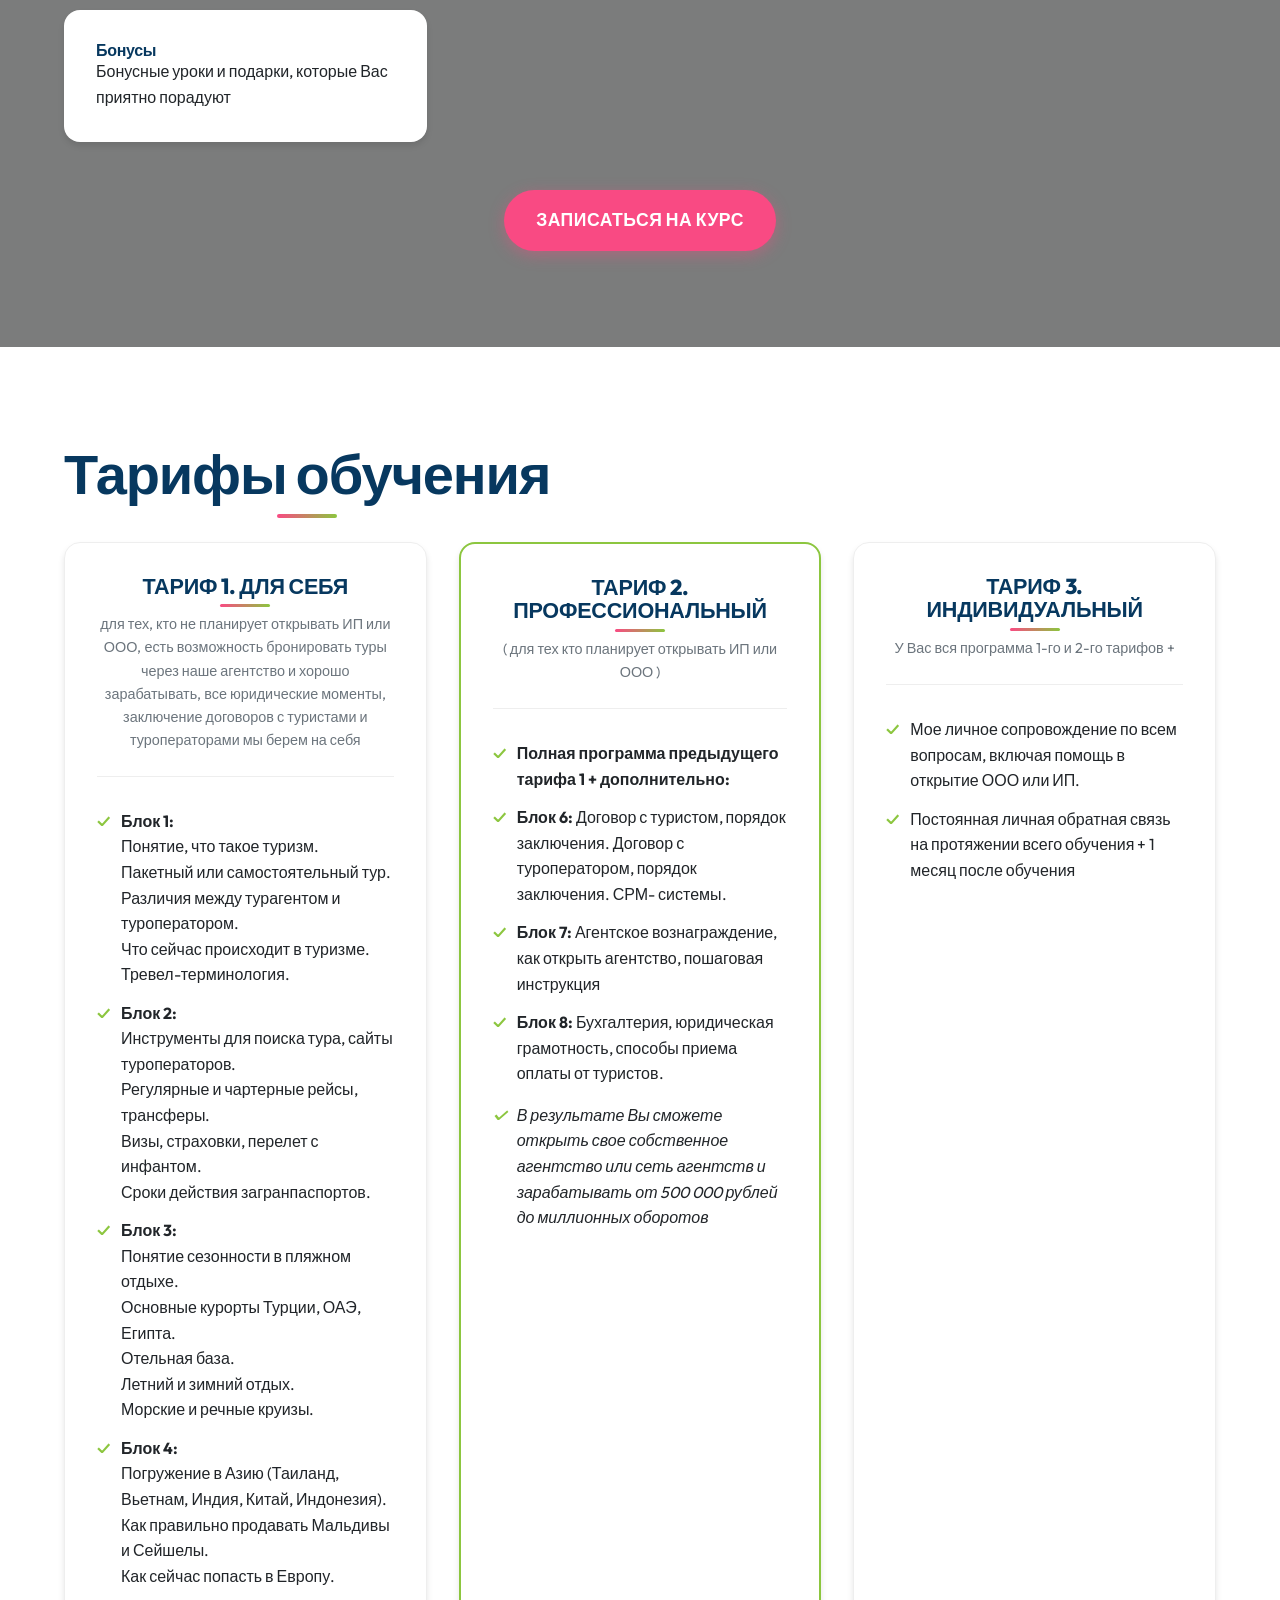
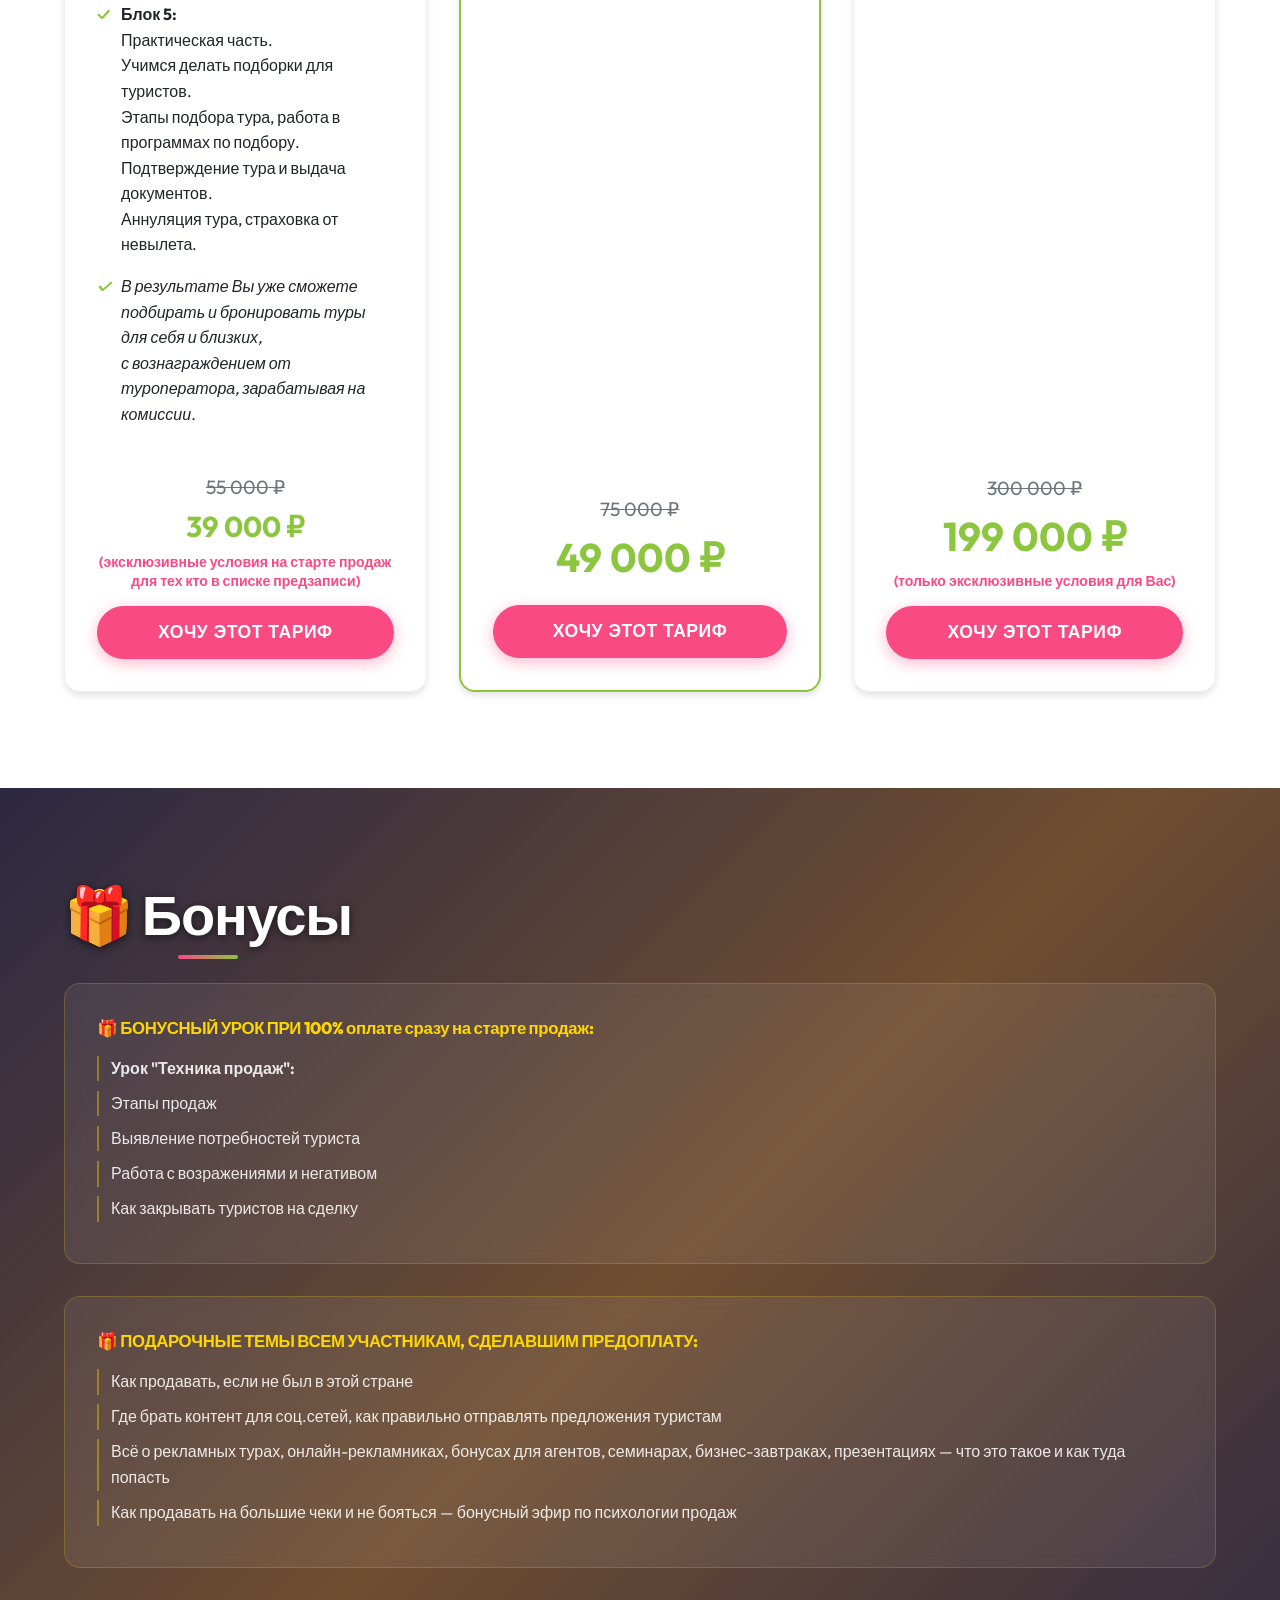
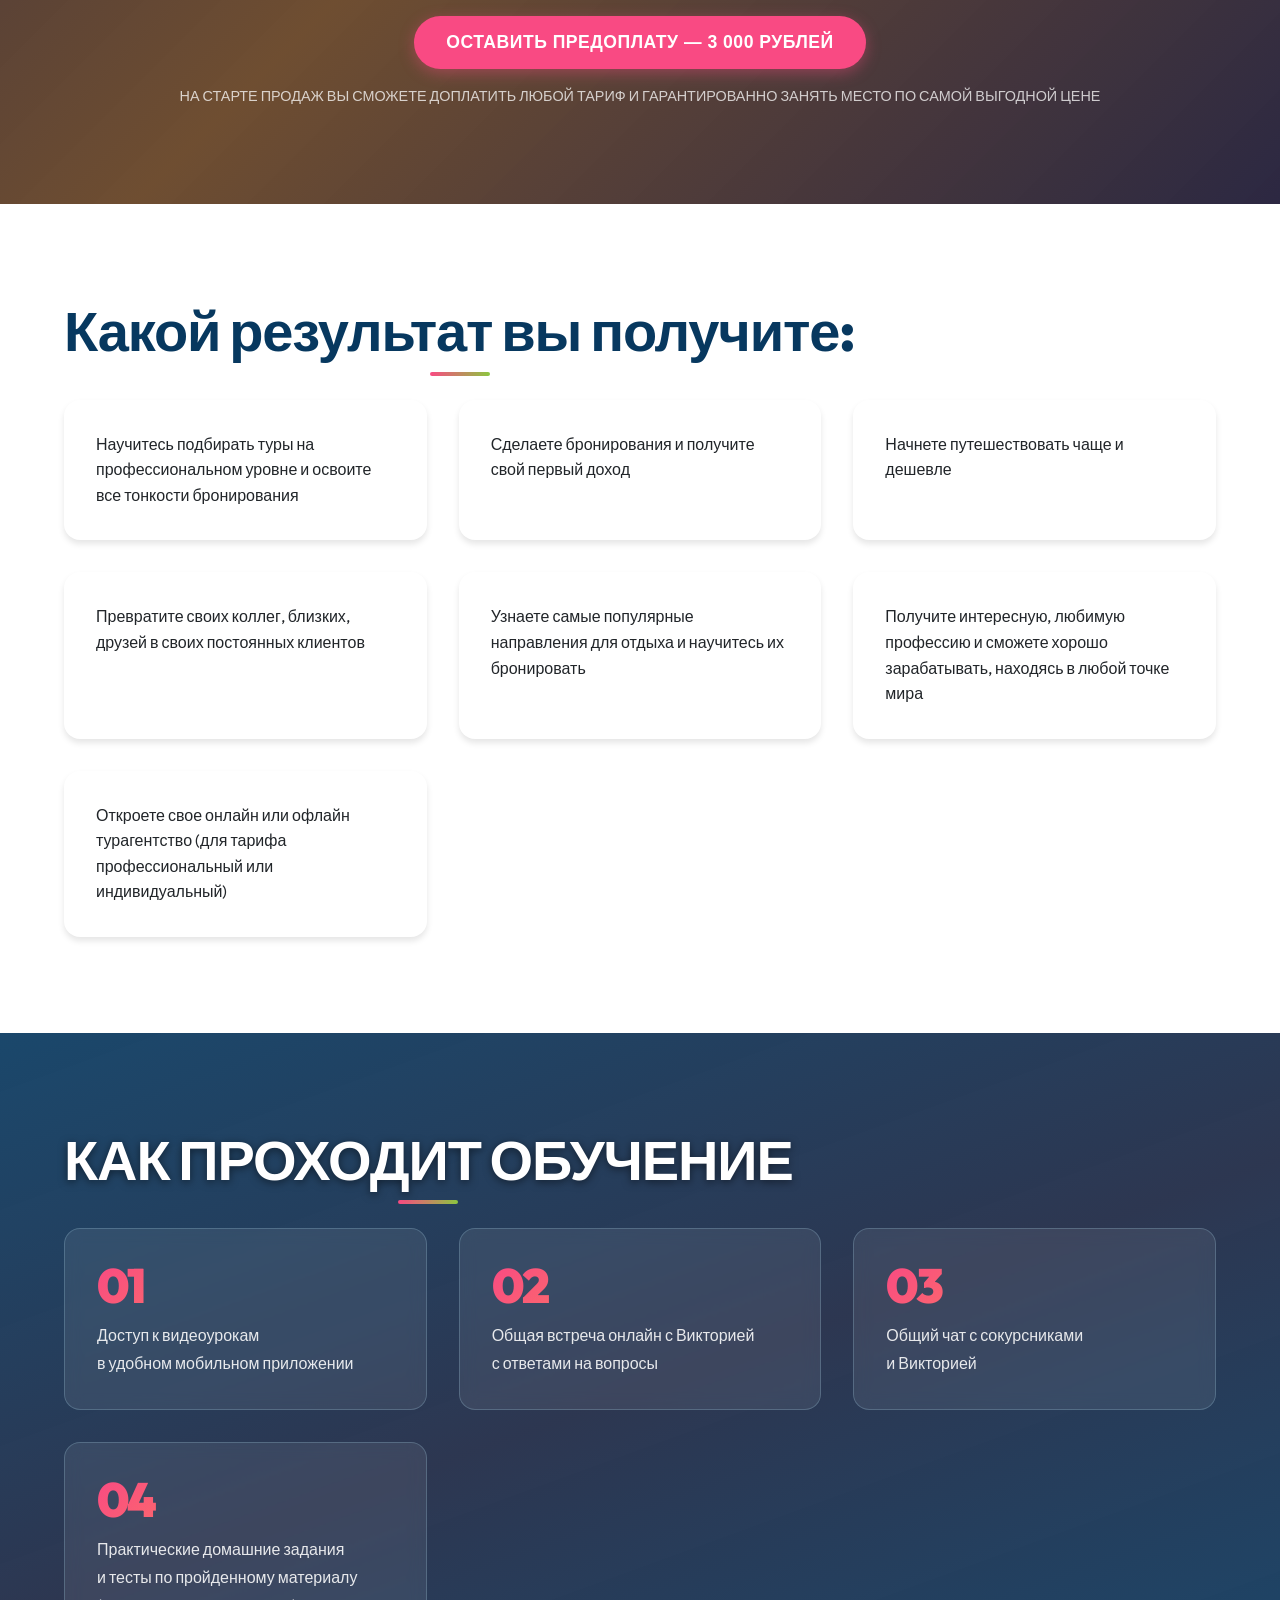
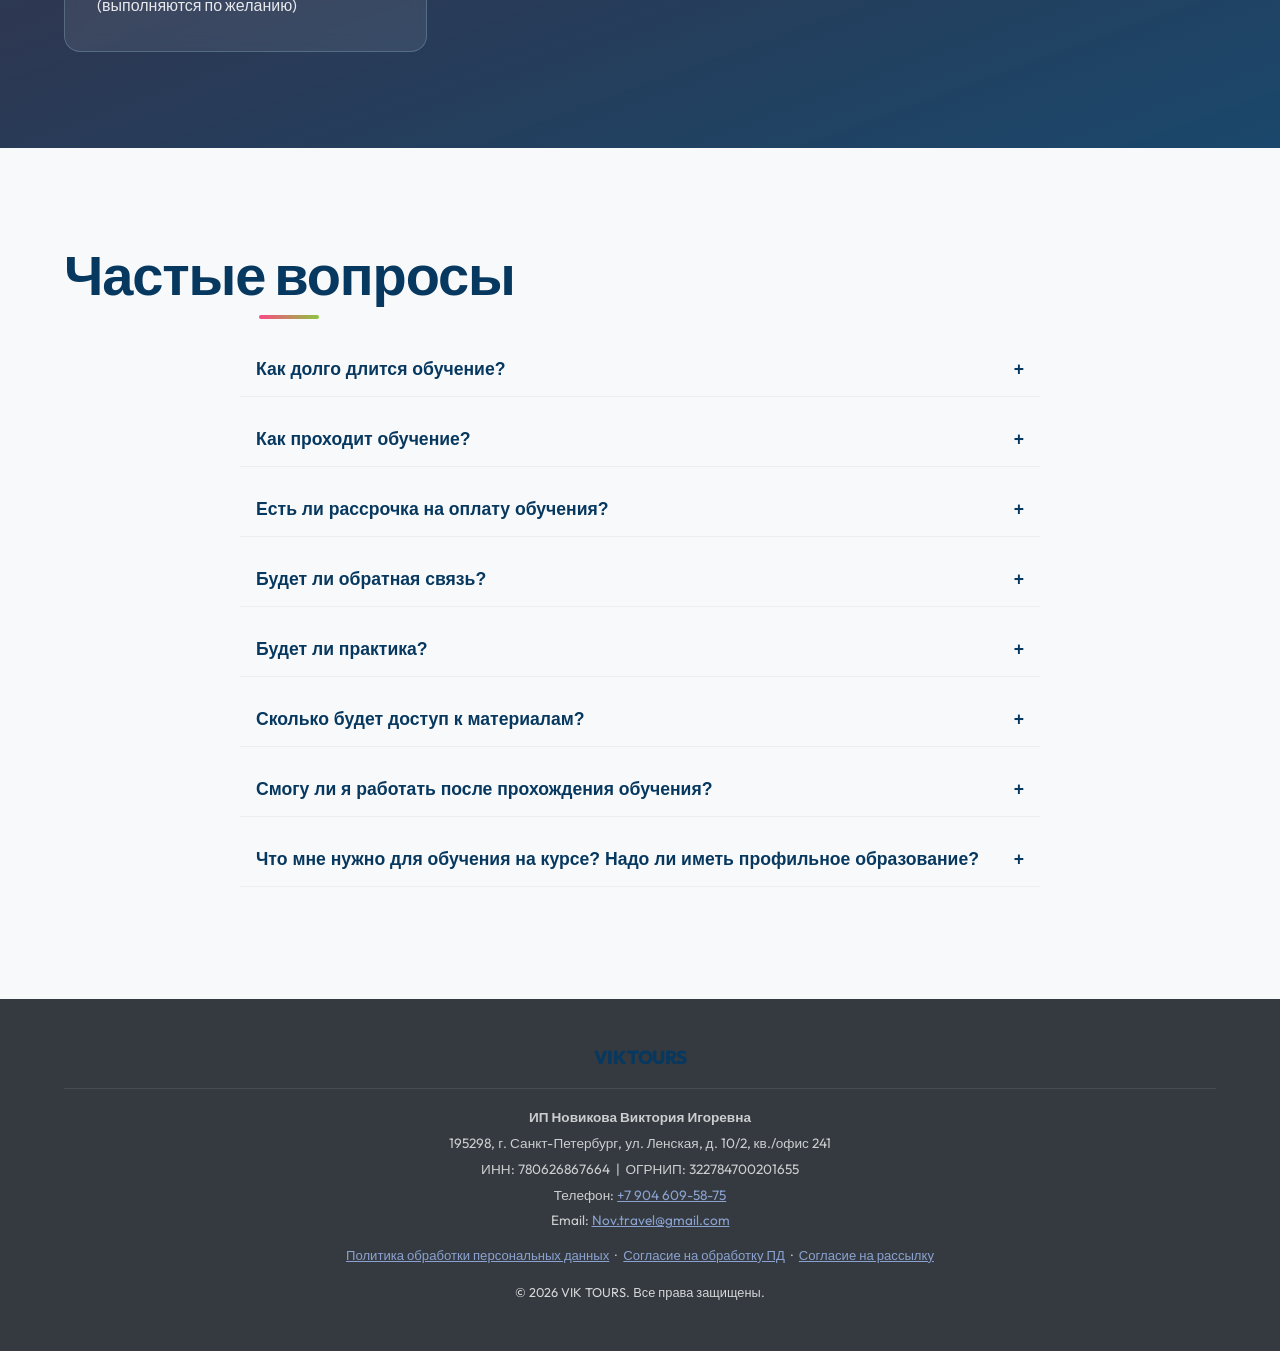
==== commit f3e16dc8: "Update index.html" ====
--- a/index.html
+++ b/index.html
@@ -673,7 +673,7 @@
                     <div class="how-num">01</div>
                     <p>Доступ к видеоурокам
                         в удобном мобильном приложении
-                        на базе Telegram</p>
+                        </p>
                 </div>
                 <div class="how-card fade-in-up delay-100">
                     <div class="how-num">02</div>
@@ -1012,4 +1012,4 @@
 
 </body>
 
-</html>+</html>
